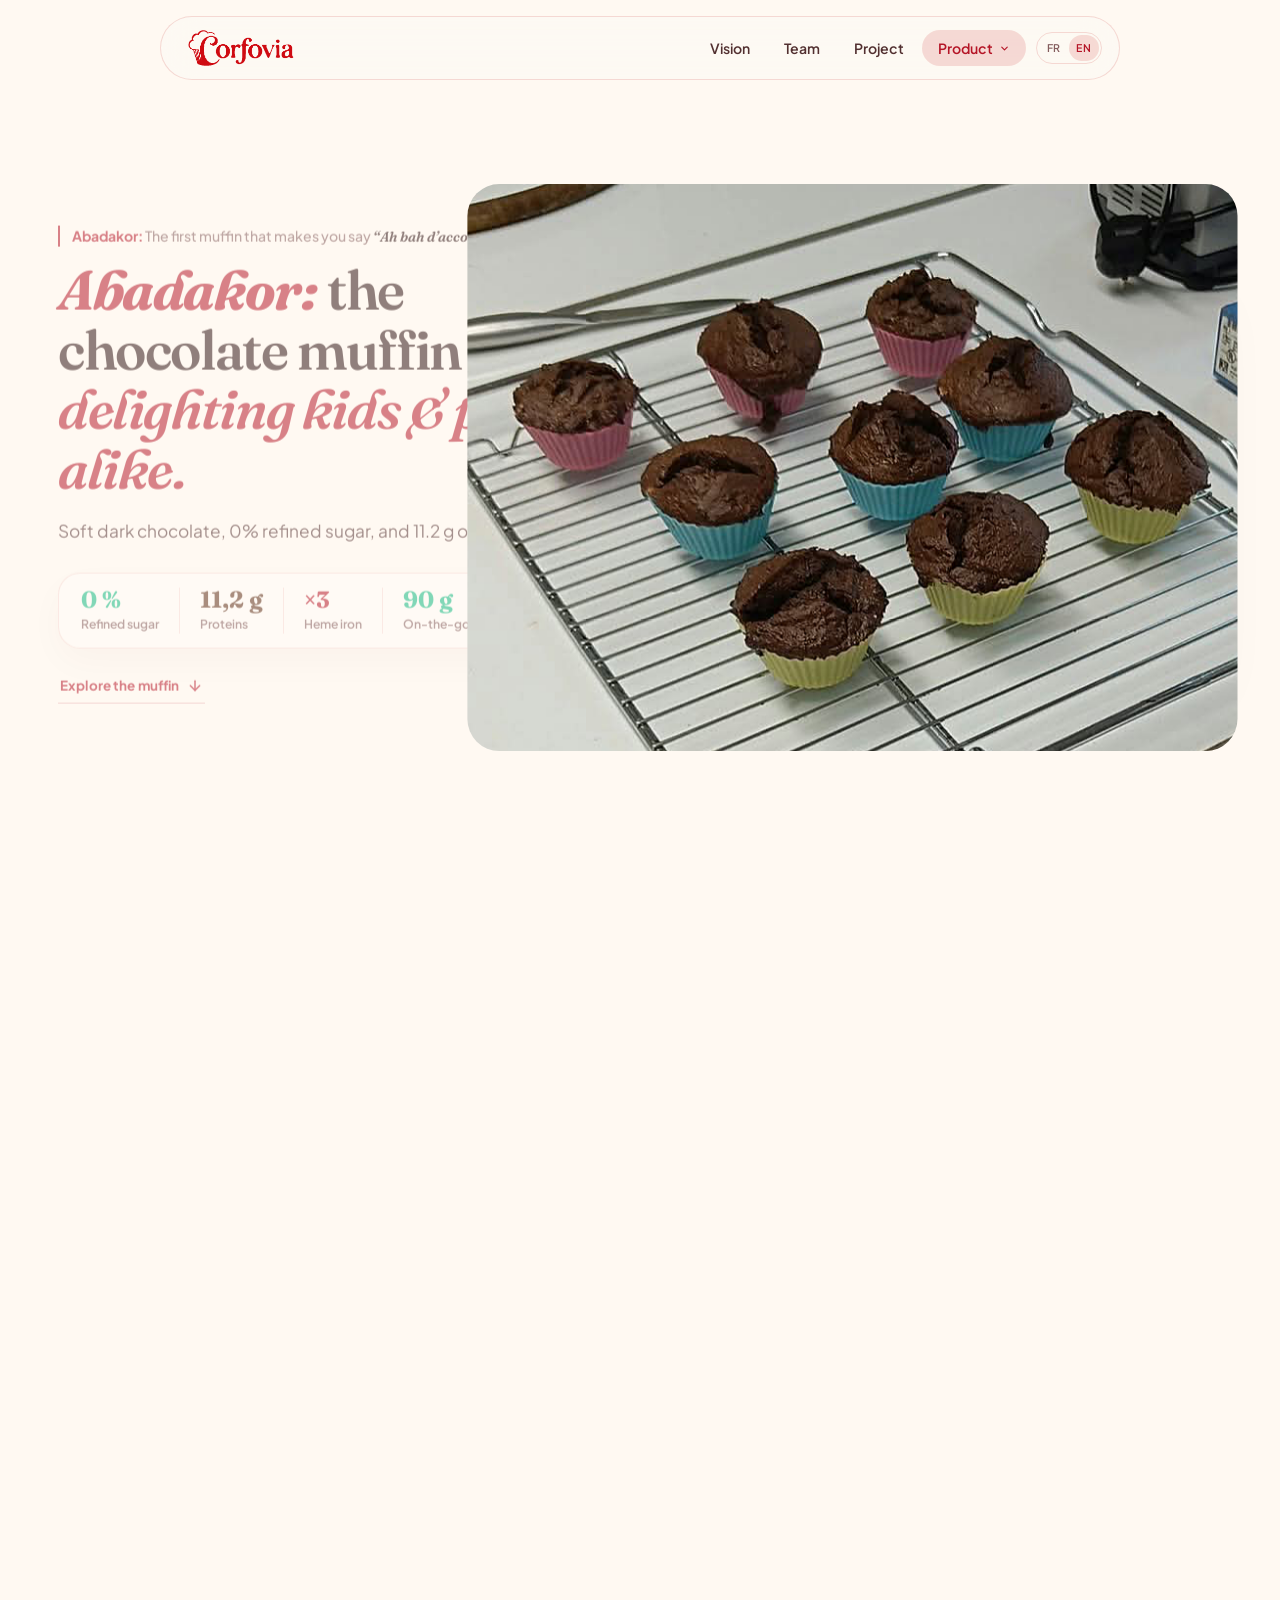
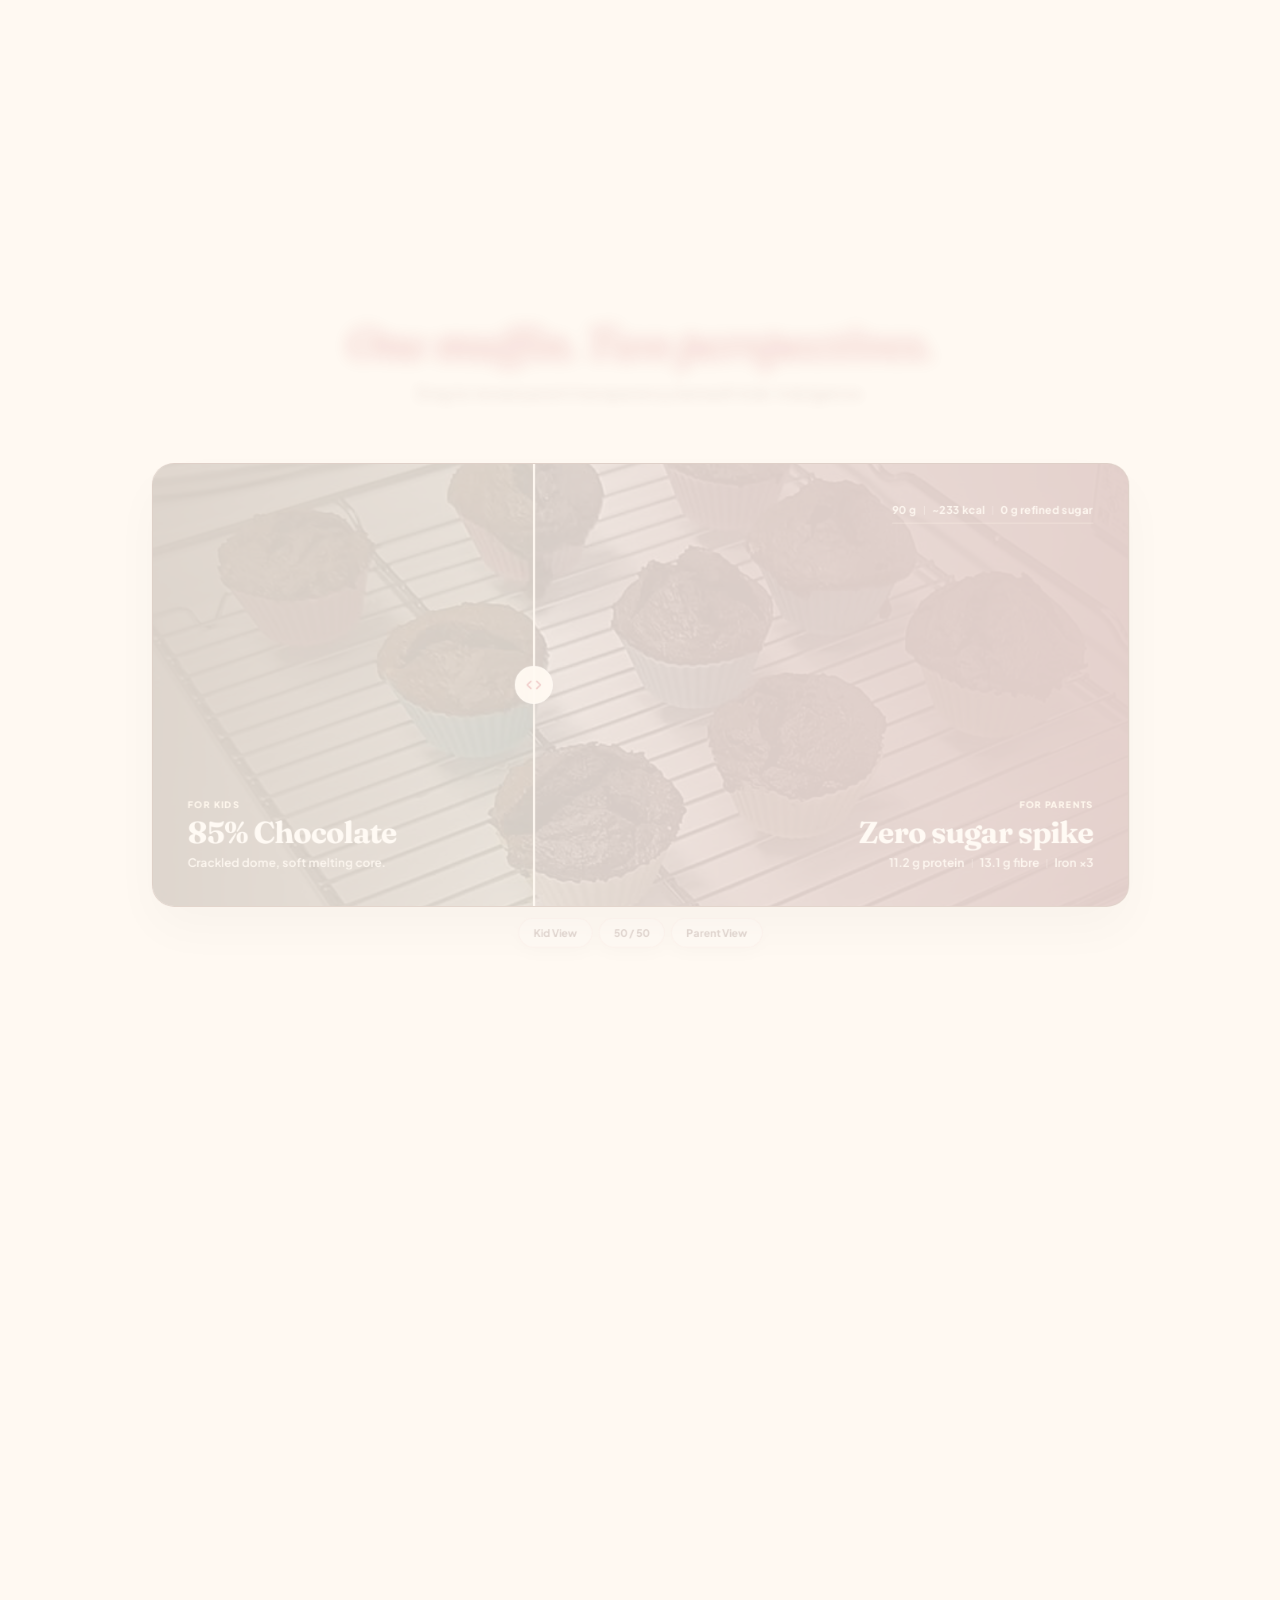
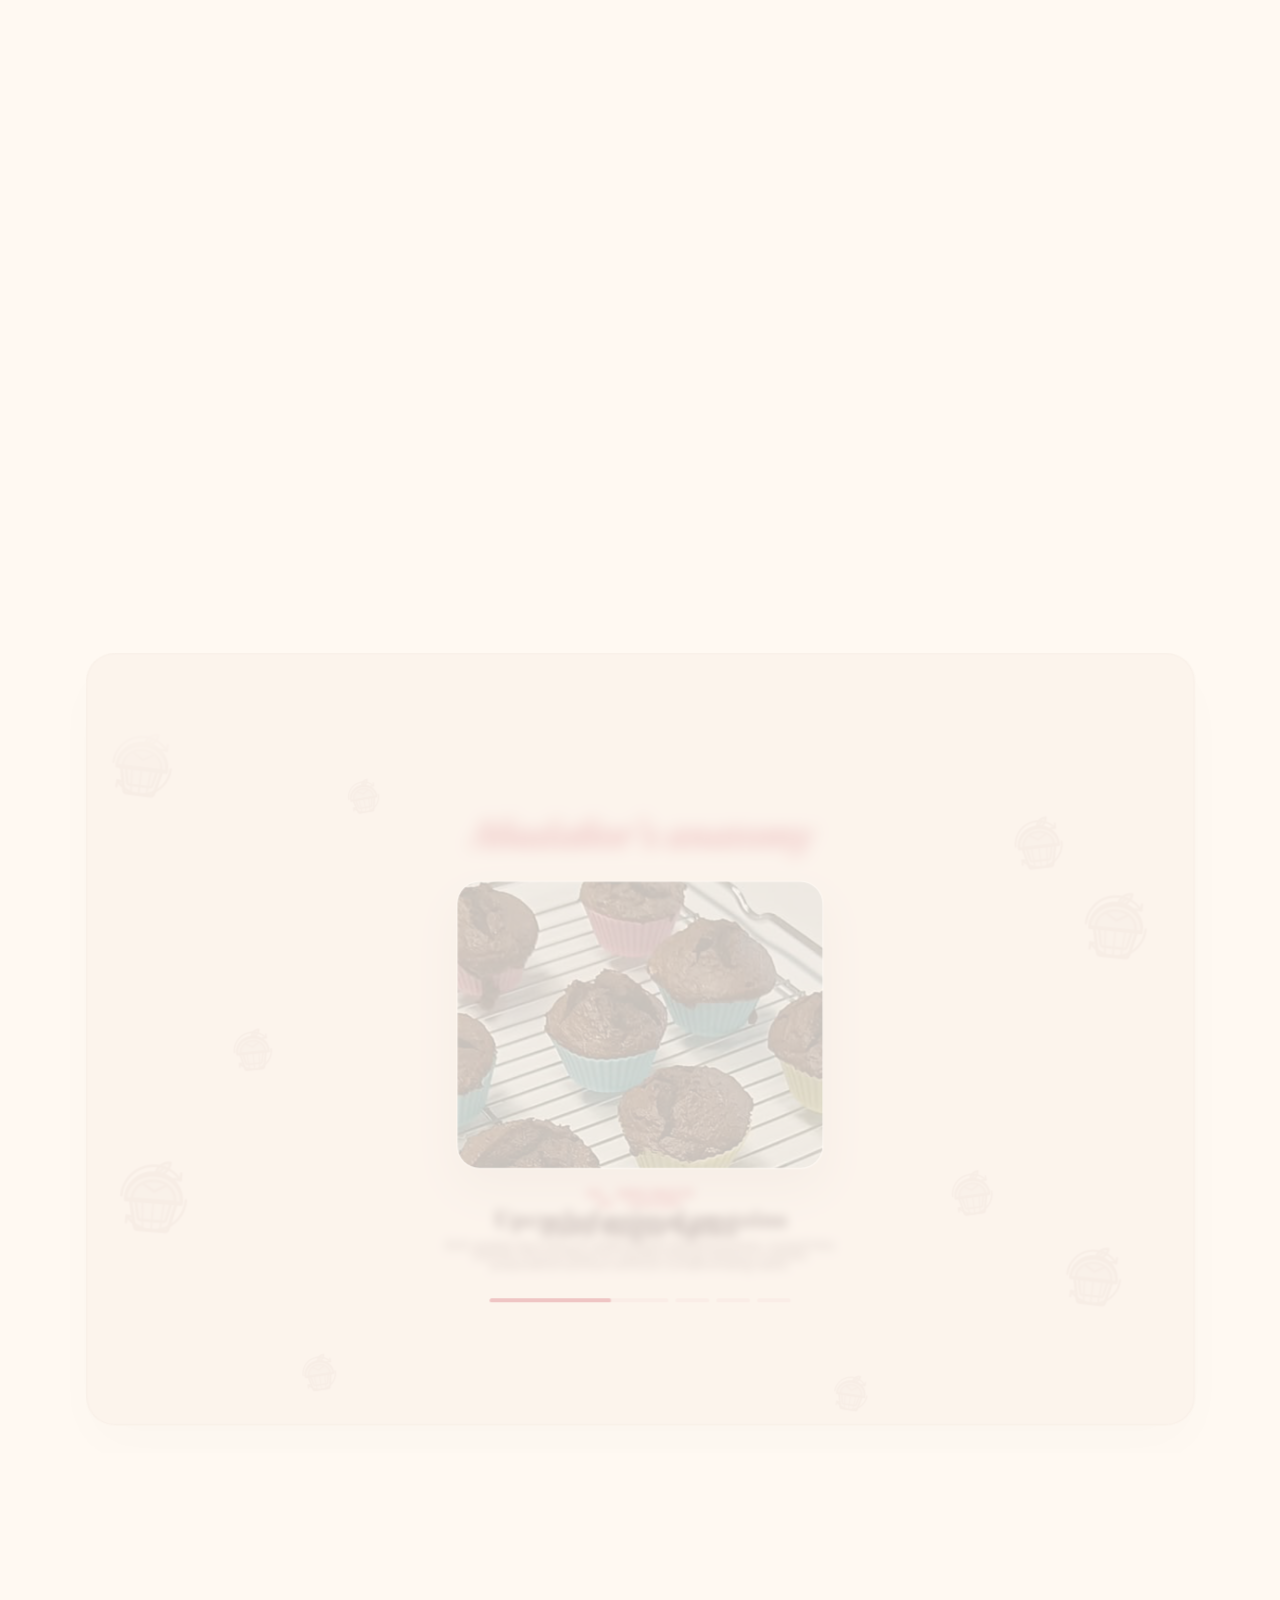
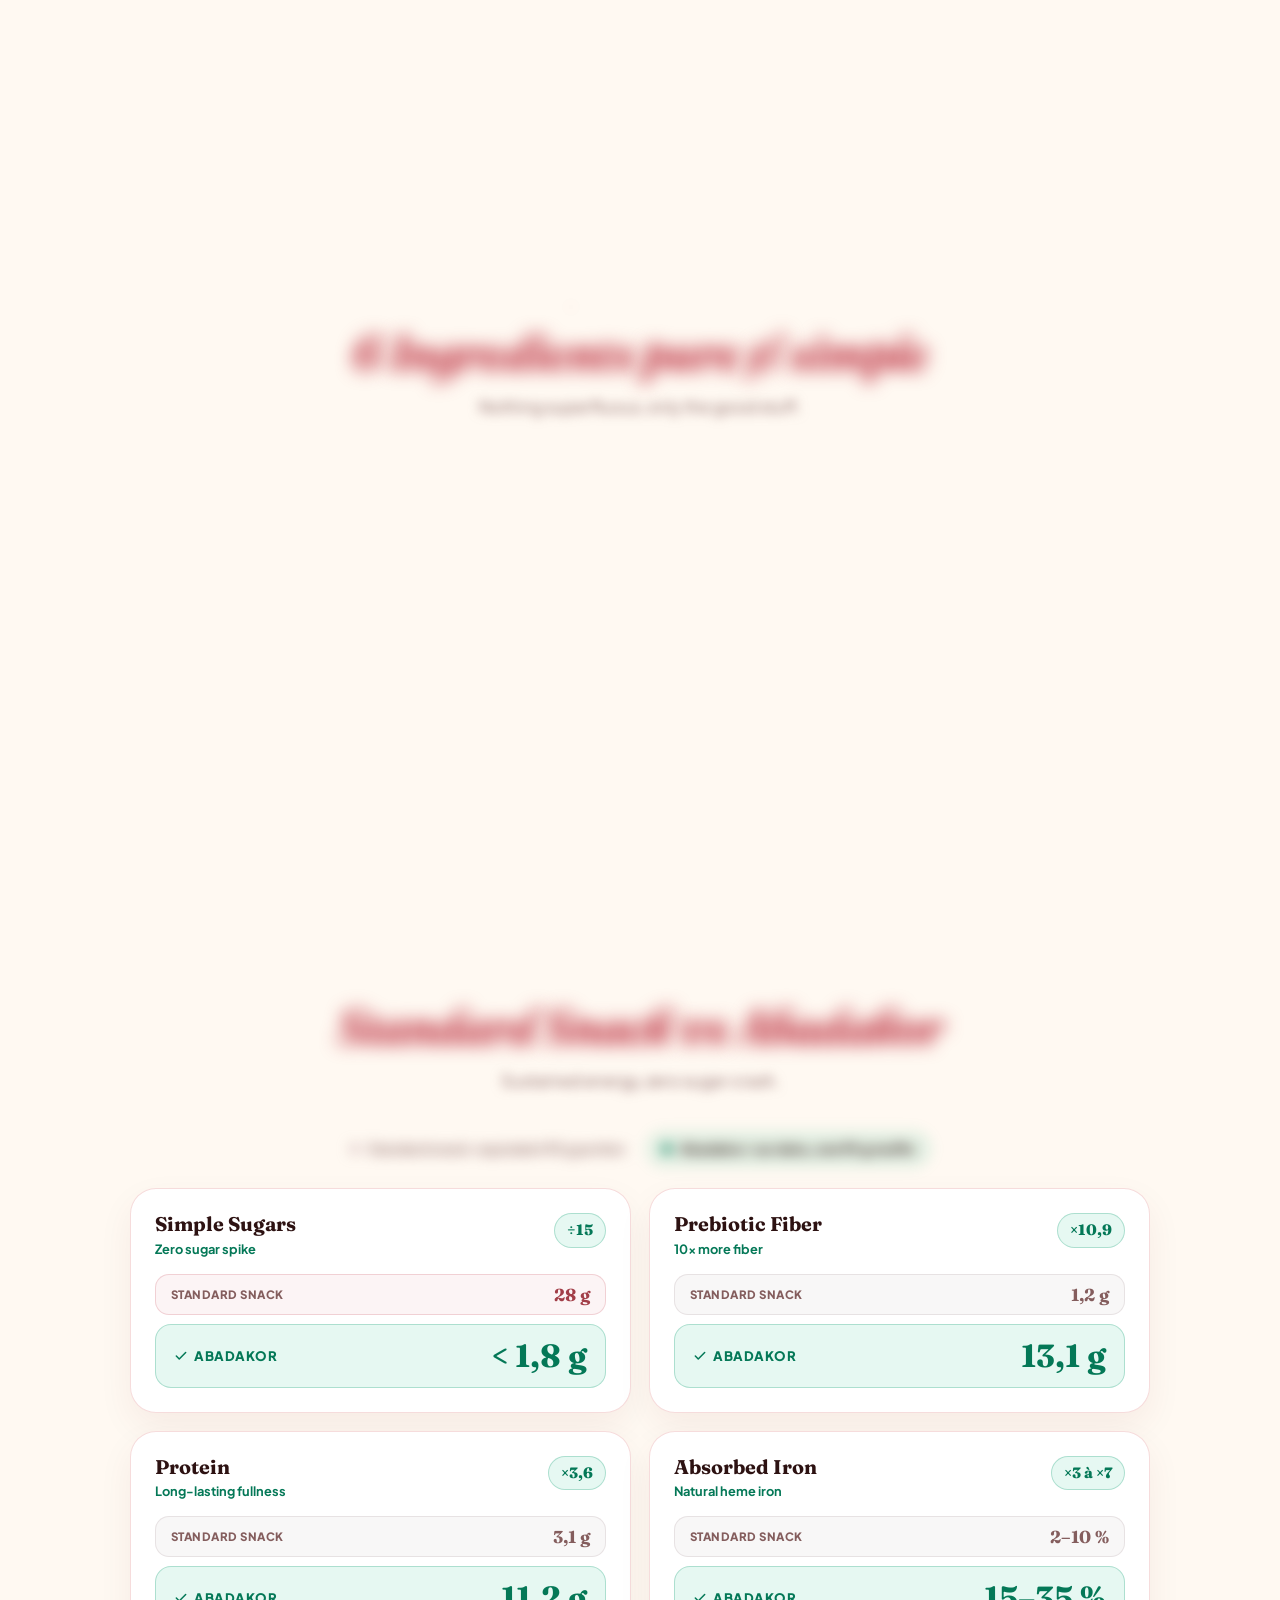
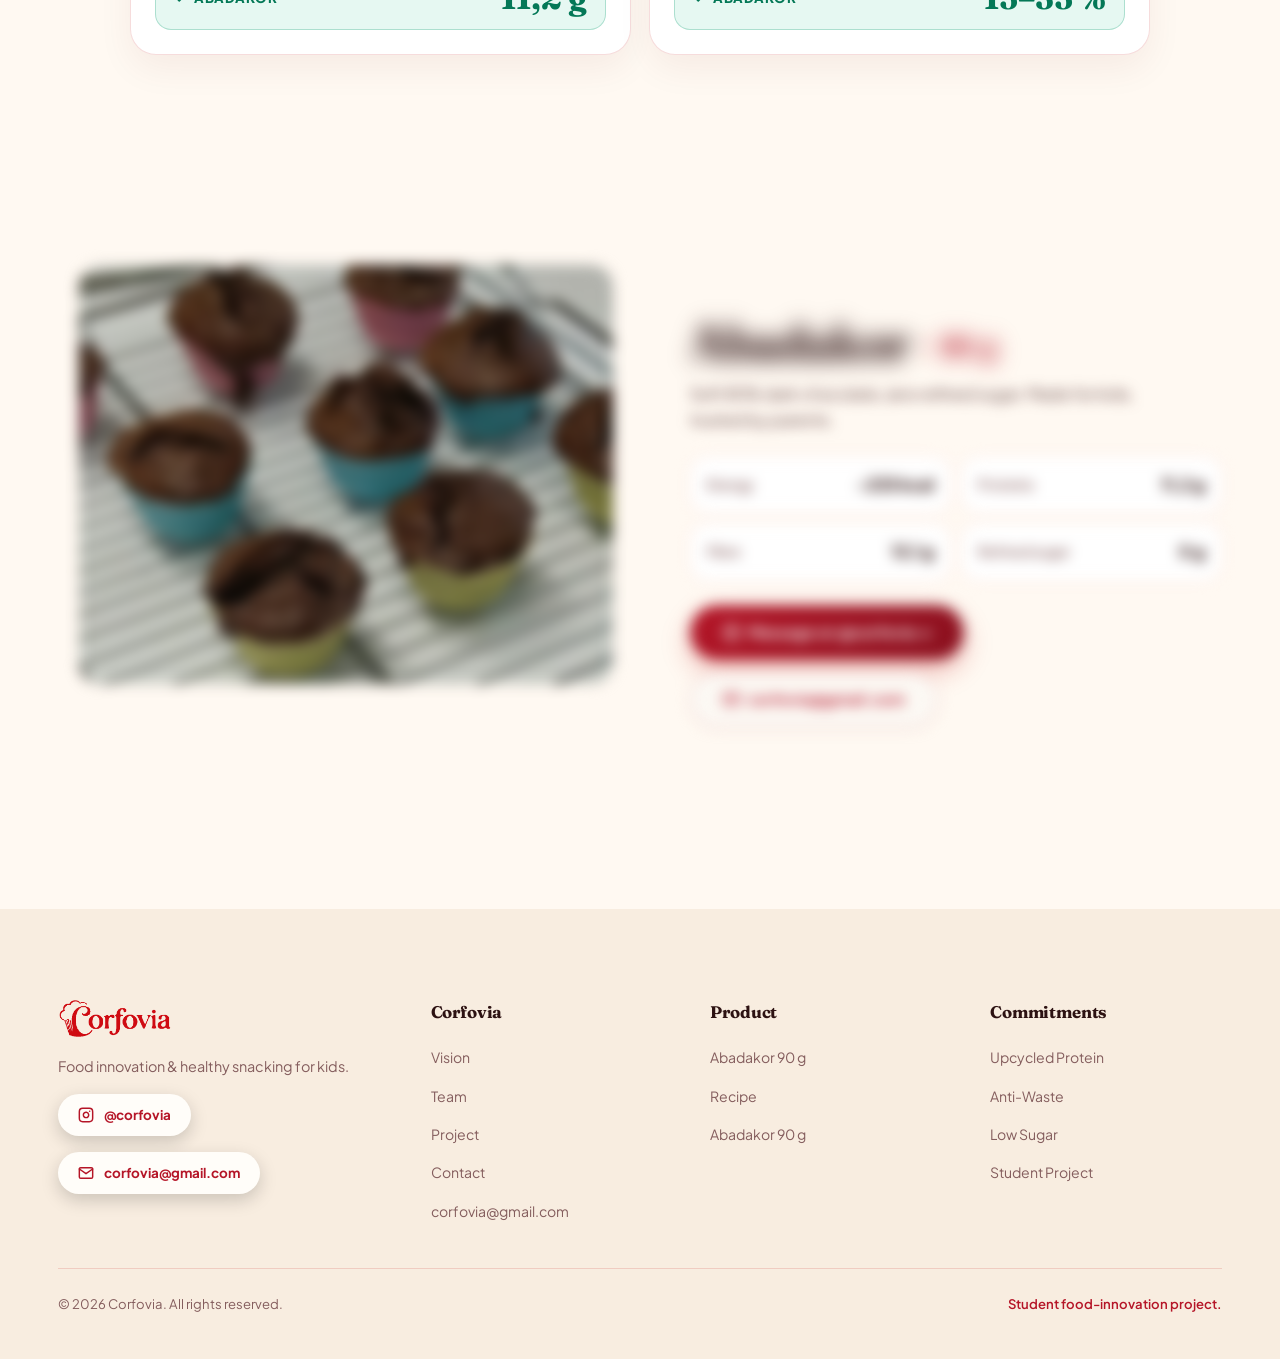
==== products/abadakor/index.html @ 3a1a0f88 "feat: update branding and product details from muffin vitalite to abadakor" ====
<!DOCTYPE html>
<html lang="fr">

<head>
  <meta charset="UTF-8">
  <meta http-equiv="X-UA-Compatible" content="IE=edge">
  <meta name="viewport" content="width=device-width, initial-scale=1.0, maximum-scale=5.0">

  <title>Abadakor — Le Muffin Gourmand & Équilibré (90 g) | Corfovia</title>
  <meta name="description"
    content="Muffin Abadakor par Corfovia (90 g) : chocolat noir 85 %, 0 % sucre raffiné, 11,2 g de protéines riches en fer héminique et 13,1 g de fibres de chicorée.">
  <meta name="author" content="Corfovia">
  <meta name="robots" content="index, follow, max-image-preview:large">
  <link rel="canonical" href="https://corfovia.com/products/abadakor/">

  <meta name="theme-color" content="#fff9f2">
  <meta name="color-scheme" content="light">

  <link rel="preconnect" href="https://fonts.googleapis.com">
  <link rel="preconnect" href="https://fonts.gstatic.com" crossorigin>

  <link rel="stylesheet" href="../../css/style.css">
  <link rel="stylesheet" href="../../css/responsive.css">
  <link rel="stylesheet" href="../../css/product.css">
  <link rel="icon" type="image/png" sizes="32x32" href="/images/favicon-32x32.png?v=2">
  <link rel="icon" type="image/png" sizes="16x16" href="/images/favicon-16x16.png?v=2">
  <link rel="apple-touch-icon" sizes="180x180" href="/images/apple-touch-icon.png?v=2">
  <link rel="shortcut icon" href="/favicon.ico?v=2">
</head>

<body class="product-page-body">

  <!-- FLOATING MORPHING HEADER -->
  <header class="site-nav">
    <div class="nav-inner">
      <a href="/" class="nav-brand" aria-label="Corfovia Accueil">
        <img class="nav-brand-logo" src="/images/logo-horizontal-corfovia.png" alt="Corfovia">
      </a>

      <div class="nav-current-badge">
        <span class="nav-current-dot"></span>
        <span class="nav-current-label">Abadakor</span>
      </div>

      <ul class="nav-links">
        <li><a href="/#vision" class="nav-link" data-i18n="nav.vision">La Vision</a></li>
        <li><a href="/#creation" class="nav-link" data-i18n="nav.innovation">Notre Équipe</a></li>
        <li><a href="/#routine" class="nav-link" data-i18n="nav.science">Le Projet</a></li>

        <li class="nav-dropdown-wrapper">
          <button class="nav-link nav-dropdown-btn active" id="navProductsTrigger" aria-expanded="false"
            aria-haspopup="true">
            <span data-i18n="nav.products">Produit</span>
            <svg class="nav-chevron-icon" width="12" height="12" viewBox="0 0 24 24" fill="none" stroke="currentColor"
              stroke-width="2.5" stroke-linecap="round" stroke-linejoin="round">
              <polyline points="6 9 12 15 18 9"></polyline>
            </svg>
          </button>

          <div class="nav-dropdown-menu" id="navProductsMenu" role="menu" aria-labelledby="navProductsTrigger">
            <div class="nav-dropdown-items">
              <a href="/products/abadakor/" class="nav-dropdown-item active-page" role="menuitem">
                <div class="nav-dropdown-icon-wrap">
                  <img src="/images/logo-horizontal-corfovia.png" alt="Abadakor" class="nav-dropdown-item-thumb">
                </div>
                <div class="nav-dropdown-item-info">
                  <div class="nav-dropdown-item-top">
                    <span class="nav-dropdown-item-title">Abadakor</span>
                    <span class="nav-dropdown-item-badge" data-i18n="nav.badge.abadakor">90 g</span>
                  </div>
                  <p class="nav-dropdown-item-desc" data-i18n="nav.dropdown.desc">Muffin chocolat 90 g, composition et points de vue.</p>
                </div>
                <svg class="nav-dropdown-item-arrow" width="14" height="14" viewBox="0 0 24 24" fill="none"
                  stroke="currentColor" stroke-width="2.5" stroke-linecap="round" stroke-linejoin="round">
                  <polyline points="9 18 15 12 9 6"></polyline>
                </svg>
              </a>
            </div>
          </div>
        </li>

        <li class="lang-switcher-wrapper">
          <div class="lang-switcher" role="group" aria-label="Choix de la langue">
            <button class="lang-switcher-btn active" data-lang="fr" aria-pressed="true">FR</button>
            <button class="lang-switcher-btn" data-lang="en" aria-pressed="false">EN</button>
          </div>
        </li>
      </ul>
    </div>
  </header>

  <div class="site-wrapper product-main-flow">

    <!-- ======================================================================
         ACT 1 : HERO — LA PHOTO S'AGRANDIT JUSQU'AU PLEIN ÉCRAN (STICKY)
         ====================================================================== -->
    <section class="p-hero" id="pHero">
      <div class="p-hero-track" id="pHeroTrack">
        <div class="p-hero-sticky" id="pHeroSticky">
          <div class="container">
            <div class="p-hero-grid">

              <div class="p-hero-copy" id="pHeroCopy">
            <p class="p-hero-tagline" data-i18n-html="product.hero.tagline">
              <span>Abadakor :</span> Le premier muffin qui vous fait dire <em>Ah bah d’accord !</em>
            </p>
            <h1 class="hero-glorious-title">
              <em data-i18n="product.hero.title.1">Abadakor :</em>
              <span data-i18n="product.hero.title.2">le muffin chocolat</span>
              <span class="hero-highlight" data-i18n="product.hero.title.3">qui réconcilie enfants & parents.</span>
            </h1>

            <p class="hero-glorious-p" data-i18n="product.hero.subtitle">
              Moelleux au chocolat noir, 0 % sucre raffiné et 11,2 g de protéines riches en fer.
            </p>

            <div class="p-hero-trust-strip">
              <div class="p-hero-metric is-green">
                <strong>0 %</strong>
                <span data-i18n="product.chip.sugar">Sucre raffiné</span>
              </div>
              <div class="p-hero-metric is-cocoa">
                <strong>11,2 g</strong>
                <span data-i18n="product.chip.protein">Protéines</span>
              </div>
              <div class="p-hero-metric">
                <strong>×3</strong>
                <span data-i18n="product.chip.iron">Fer héminique</span>
              </div>
              <div class="p-hero-metric is-green">
                <strong>90 g</strong>
                <span data-i18n="product.chip.portion">Goûter nomade</span>
              </div>
            </div>

            <a href="#pSplitSection" class="p-hero-scroll-cta">
              <span data-i18n="product.hero.scroll">Explorer le muffin</span>
              <svg width="16" height="16" viewBox="0 0 24 24" fill="none" stroke="currentColor" stroke-width="2.2" stroke-linecap="round" stroke-linejoin="round" aria-hidden="true">
                <line x1="12" y1="5" x2="12" y2="19"></line>
                <polyline points="19 12 12 19 5 12"></polyline>
              </svg>
            </a>
          </div>

              <div class="p-hero-media">
                <div class="p-hero-photo-slot" id="pHeroSlot" aria-hidden="true"></div>
              </div>

            </div>
          </div>

          <!-- Calque photo unique : découpé sur l'emplacement puis agrandi au plein écran -->
          <div class="p-hero-bleed" id="pHeroBleed">
            <img id="pHeroBleedImg" class="p-hero-bleed-img" src="/images/hero-muffins.jpg" width="800" height="707"
              alt="Muffins Abadakor au chocolat noir 85 %" />
          </div>
        </div>
      </div>
    </section>

    <!-- ======================================================================
         ACT 2 : UN MUFFIN. DEUX REGARDS (EXPANSION PLEIN ÉCRAN STICKY AU SCROLL)
         ====================================================================== -->
    <section class="p-split-section" id="pSplitSection">
      <div class="p-split-track" id="pSplitTrack">
        <div class="p-split-sticky">
          <div class="p-split-inner" id="pSplitInner">
            <div class="section-title-wrap p-split-header" data-scroll-reveal>
              <div class="section-scroll-ornament" aria-hidden="true">
                <svg viewBox="0 0 180 28">
                  <path class="scroll-draw-path" d="M 4 18 C 40 2, 74 2, 94 14 S 142 28, 176 8" />
                </svg>
              </div>
              <h2 class="section-serif-title">
                <span data-i18n="product.split.title">Un muffin.</span>
                <span data-i18n="product.split.title.span">Deux regards.</span>
              </h2>
              <p class="section-serif-sub" data-i18n="product.split.sub">Glissez pour révéler la transparence parent sous la gourmandise enfant.</p>
            </div>

            <div class="p-split-expand-wrap" id="pSplitExpand">
              <div class="p-split-stage" id="pSplitStage">
                <!-- Back Layer : Parent Nutritional Lens (pure CSS GPU filter) -->
                <div class="p-split-layer p-split-back">
                  <div class="p-split-photo-crop">
                    <img src="/images/hero-muffins.jpg" alt="Analyse nutritionnelle muffin Abadakor" class="p-split-img is-parent" />
                  </div>
                  <div class="p-split-parent-overlay">
                    <div class="p-split-parent-top">
                      <span class="p-split-spec-line p-sep"><span data-i18n="product.split.parent.spec.a">90 g</span><span data-i18n="product.split.parent.spec.b">~233 kcal</span><span data-i18n="product.split.parent.spec.c">0 g sucre raffiné</span></span>
                    </div>
                    <div class="p-split-copy-box is-right">
                      <span class="p-split-kicker" data-i18n="product.split.parent.label">Pour le parent</span>
                      <h3 data-i18n="product.split.parent.title">Zéro pic de sucre</h3>
                      <div class="p-split-facts">
                        <span class="p-sep"><span data-i18n="product.split.parent.sub.a">11,2 g protéines</span><span data-i18n="product.split.parent.sub.b">13,1 g fibres</span><span data-i18n="product.split.parent.sub.c">Fer ×3</span></span>
                      </div>
                    </div>
                  </div>
                </div>

                <!-- Front Layer : Kid Indulgence (clipped via pure GPU CSS --split) -->
                <div class="p-split-layer p-split-front" id="pSplitFront">
                  <div class="p-split-photo-crop">
                    <img src="/images/hero-muffins.jpg" alt="Gourmandise chocolat noir Abadakor" class="p-split-img is-kid" />
                  </div>
                  <div class="p-split-kid-overlay">
                    <div class="p-split-copy-box is-left">
                      <span class="p-split-kicker" data-i18n="product.split.kid.label">Pour l’enfant</span>
                      <h3 data-i18n="product.split.kid.title">Chocolat 85 %</h3>
                      <div class="p-split-facts">
                        <span data-i18n="product.split.kid.sub">Croûte craquelée, cœur fondant.</span>
                      </div>
                    </div>
                  </div>
                </div>

                <!-- Crisp GPU Blade line -->
                <div class="p-split-blade" id="pSplitBlade" aria-hidden="true"></div>

                <!-- Magnetic Handle -->
                <div class="p-split-handle" id="pSplitHandle" aria-hidden="true">
                  <svg width="18" height="18" viewBox="0 0 24 24" fill="none" stroke="currentColor" stroke-width="2.5" stroke-linecap="round" stroke-linejoin="round">
                    <polyline points="15 18 9 12 15 6"></polyline>
                  </svg>
                  <svg width="18" height="18" viewBox="0 0 24 24" fill="none" stroke="currentColor" stroke-width="2.5" stroke-linecap="round" stroke-linejoin="round" style="margin-left:-6px;">
                    <polyline points="9 18 15 12 9 6"></polyline>
                  </svg>
                </div>
              </div>

              <div class="p-split-controls">
                <button type="button" class="p-split-preset-btn" data-split-target="0.86" data-i18n="product.split.btn.kid">Regard Enfant</button>
                <button type="button" class="p-split-preset-btn is-active" data-split-target="0.50" data-i18n="product.split.btn.mid">50 / 50</button>
                <button type="button" class="p-split-preset-btn" data-split-target="0.14" data-i18n="product.split.btn.parent">Regard Parent</button>
              </div>
            </div>
          </div>
        </div>
      </div>
    </section>

    <!-- ======================================================================
         ACT 3 : ANATOMIE — CARTE COLORÉE ARRONDIE STICKY + MONOGRAMMES MUFFIN ÉDITORIAUX
         ====================================================================== -->
    <section class="p-story-section" id="muffin-story">
      <svg class="p-sprite" width="0" height="0" aria-hidden="true" focusable="false">
          <!-- 01 Dôme : silhouette architecturale de muffin cuit craquelé -->
          <symbol id="mfV0" viewBox="0 0 64 64">
            <path d="M16 34 20.2 52.5a2.4 2.4 0 0 0 2.3 1.9h19a2.4 2.4 0 0 0 2.3-1.9L48 34z" fill="currentColor" fill-opacity="0.12" stroke="currentColor" stroke-width="2" stroke-linejoin="round" />
            <path d="M24.5 34.5 26 54M32 34.5v19.5M39.5 34.5 38 54" fill="none" stroke="currentColor" stroke-width="1.5" stroke-opacity="0.5" stroke-linecap="round" />
            <path d="M12.5 34c-.6-9.5 7-19.5 19.5-19.5S52.1 24.5 51.5 34z" fill="currentColor" fill-opacity="0.22" stroke="currentColor" stroke-width="2" stroke-linejoin="round" />
            <path d="M23.5 22.5 32 27.5l8.5-5" fill="none" stroke="currentColor" stroke-width="1.9" stroke-linecap="round" stroke-linejoin="round" />
          </symbol>
          <!-- 02 Chicorée : silhouette de muffin + feuille botanique minimaliste -->
          <symbol id="mfV1" viewBox="0 0 64 64">
            <path d="M16 35 20.2 53a2.4 2.4 0 0 0 2.3 1.9h19a2.4 2.4 0 0 0 2.3-1.9L48 35z" fill="currentColor" fill-opacity="0.12" stroke="currentColor" stroke-width="2" stroke-linejoin="round" />
            <path d="M24.5 35.5 26 54.5M32 35.5v19M39.5 35.5 38 54.5" fill="none" stroke="currentColor" stroke-width="1.5" stroke-opacity="0.5" stroke-linecap="round" />
            <path d="M12.5 35c-.6-9.2 7-18.8 19.5-18.8S52.1 25.8 51.5 35z" fill="currentColor" fill-opacity="0.2" stroke="currentColor" stroke-width="2" stroke-linejoin="round" />
            <path d="M32 16c.2-5.4 4.2-9.2 9.8-9.2-.4 5.4-4.2 9.2-9.8 9.2z" fill="currentColor" fill-opacity="0.28" stroke="currentColor" stroke-width="1.8" stroke-linejoin="round" />
            <path d="M32 16l6.2-6" fill="none" stroke="currentColor" stroke-width="1.5" stroke-linecap="round" />
          </symbol>
          <!-- 03 Vitalité : silhouette de muffin + maillage nutritionnel géométrique -->
          <symbol id="mfV2" viewBox="0 0 64 64">
            <path d="M16 34 20.2 52.5a2.4 2.4 0 0 0 2.3 1.9h19a2.4 2.4 0 0 0 2.3-1.9L48 34z" fill="currentColor" fill-opacity="0.12" stroke="currentColor" stroke-width="2" stroke-linejoin="round" />
            <path d="M18.2 44h27.6M24.5 34.5 26 54M32 34.5v19.5M39.5 34.5 38 54" fill="none" stroke="currentColor" stroke-width="1.5" stroke-opacity="0.52" stroke-linecap="round" />
            <path d="M12.5 34c-.6-9.5 7-19.5 19.5-19.5S52.1 24.5 51.5 34z" fill="currentColor" fill-opacity="0.2" stroke="currentColor" stroke-width="2" stroke-linejoin="round" />
            <path d="M32 19.5l5 3v5.5l-5 3-5-3v-5.5z" fill="currentColor" fill-opacity="0.24" stroke="currentColor" stroke-width="1.7" stroke-linejoin="round" />
          </symbol>
          <!-- 04 Anti-gaspi : muffin inscrit dans une boucle de valorisation circulaire -->
          <symbol id="mfV3" viewBox="0 0 64 64">
            <path d="M19.5 34 22.2 46.5a2 2 0 0 0 2 1.5h15.6a2 2 0 0 0 2-1.5L44.5 34z" fill="currentColor" fill-opacity="0.12" stroke="currentColor" stroke-width="1.9" stroke-linejoin="round" />
            <path d="M17 34c-.5-7.2 5.4-14 15-14s15.5 6.8 15 14z" fill="currentColor" fill-opacity="0.2" stroke="currentColor" stroke-width="1.9" stroke-linejoin="round" />
            <path d="M9.5 32a22.5 22.5 0 0 1 40.2-13.8M54.5 32a22.5 22.5 0 0 1-40.2 13.8" fill="none" stroke="currentColor" stroke-width="1.8" stroke-linecap="round" />
            <path d="M45.5 17.8l4.2.4.1-4.6M18.5 46.2l-4.2-.4-.1 4.6" fill="none" stroke="currentColor" stroke-width="1.8" stroke-linecap="round" stroke-linejoin="round" />
          </symbol>
        </svg>
      <div class="p-story-track" id="pStoryTrack">
        <div class="p-story-sticky" id="pStorySticky" data-step="0">
          <div class="p-story-panel" id="pStoryPanel">

            <!-- Fonds opaques et chaleureux par chapitre -->
            <div class="p-story-tints" aria-hidden="true">
              <span class="p-story-tint" data-tint="0"></span>
              <span class="p-story-tint" data-tint="1"></span>
              <span class="p-story-tint" data-tint="2"></span>
              <span class="p-story-tint" data-tint="3"></span>
            </div>

            <!-- Monogrammes muffin géométriques : variante selon chapitre, mouvement au scroll -->
            <div class="p-story-bg" id="pStoryBg" aria-hidden="true">
            <span class="p-bg-muffin" style="--x:5%;--y:21%;--s:1.25;--dy:170px;--rot:-22deg;--k:0">
              <svg viewBox="0 0 64 64"><use class="v0" href="#mfV0" /><use class="v1" href="#mfV1" /><use class="v2" href="#mfV2" /><use class="v3" href="#mfV3" /></svg>
            </span>
            <span class="p-bg-muffin" style="--x:15%;--y:47%;--s:0.8;--dy:-120px;--rot:18deg;--k:1">
              <svg viewBox="0 0 64 64"><use class="v0" href="#mfV0" /><use class="v1" href="#mfV1" /><use class="v2" href="#mfV2" /><use class="v3" href="#mfV3" /></svg>
            </span>
            <span class="p-bg-muffin" style="--x:6%;--y:76%;--s:1.4;--dy:140px;--rot:-14deg;--k:2">
              <svg viewBox="0 0 64 64"><use class="v0" href="#mfV0" /><use class="v1" href="#mfV1" /><use class="v2" href="#mfV2" /><use class="v3" href="#mfV3" /></svg>
            </span>
            <span class="p-bg-muffin" style="--x:21%;--y:90%;--s:0.7;--dy:-90px;--rot:26deg;--k:3">
              <svg viewBox="0 0 64 64"><use class="v0" href="#mfV0" /><use class="v1" href="#mfV1" /><use class="v2" href="#mfV2" /><use class="v3" href="#mfV3" /></svg>
            </span>
            <span class="p-bg-muffin" style="--x:86%;--y:19%;--s:1.0;--dy:-150px;--rot:20deg;--k:4">
              <svg viewBox="0 0 64 64"><use class="v0" href="#mfV0" /><use class="v1" href="#mfV1" /><use class="v2" href="#mfV2" /><use class="v3" href="#mfV3" /></svg>
            </span>
            <span class="p-bg-muffin" style="--x:93%;--y:40%;--s:1.3;--dy:120px;--rot:-18deg;--k:5">
              <svg viewBox="0 0 64 64"><use class="v0" href="#mfV0" /><use class="v1" href="#mfV1" /><use class="v2" href="#mfV2" /><use class="v3" href="#mfV3" /></svg>
            </span>
            <span class="p-bg-muffin" style="--x:80%;--y:66%;--s:0.85;--dy:-110px;--rot:24deg;--k:6">
              <svg viewBox="0 0 64 64"><use class="v0" href="#mfV0" /><use class="v1" href="#mfV1" /><use class="v2" href="#mfV2" /><use class="v3" href="#mfV3" /></svg>
            </span>
            <span class="p-bg-muffin" style="--x:91%;--y:87%;--s:1.15;--dy:160px;--rot:-20deg;--k:7">
              <svg viewBox="0 0 64 64"><use class="v0" href="#mfV0" /><use class="v1" href="#mfV1" /><use class="v2" href="#mfV2" /><use class="v3" href="#mfV3" /></svg>
            </span>
            <span class="p-bg-muffin" style="--x:25%;--y:22%;--s:0.65;--dy:90px;--rot:30deg;--k:8">
              <svg viewBox="0 0 64 64"><use class="v0" href="#mfV0" /><use class="v1" href="#mfV1" /><use class="v2" href="#mfV2" /><use class="v3" href="#mfV3" /></svg>
            </span>
            <span class="p-bg-muffin" style="--x:69%;--y:93%;--s:0.7;--dy:-80px;--rot:-26deg;--k:9">
              <svg viewBox="0 0 64 64"><use class="v0" href="#mfV0" /><use class="v1" href="#mfV1" /><use class="v2" href="#mfV2" /><use class="v3" href="#mfV3" /></svg>
            </span>
            </div>

            <div class="p-story-inner">
              <div class="section-title-wrap p-story-head" data-scroll-reveal>
                <h2 class="section-serif-title">
                  <span data-i18n="product.story.title">L’anatomie</span>
                  <span data-i18n="product.story.title.span">d’Abadakor</span>
                </h2>
              </div>

              <div class="p-story-photo-stage">
                <div class="p-story-camera" id="pStoryCamera">
                  <img src="/images/hero-muffins.jpg" alt="Anatomie du muffin Abadakor" class="p-raw-photo" />
                </div>
              </div>

              <div class="p-story-captions" aria-live="polite">
                <div class="p-story-caption is-active" data-step="0">
                  <span class="p-story-kicker"><span class="p-story-num">01</span><span data-i18n="product.step1.badge">Dôme</span></span>
                  <h3 data-i18n="product.step1.title">Chocolat noir 85 %</h3>
                  <p data-i18n="product.step1.desc">Croûte craquelée, vrai chocolat et beurre doux.</p>
                </div>
                <div class="p-story-caption" data-step="1">
                  <span class="p-story-kicker"><span class="p-story-num">02</span><span data-i18n="product.step2.badge">Chicorée</span></span>
                  <h3 data-i18n="product.step2.title">Zéro pic de sucre</h3>
                  <p data-i18n="product.step2.desc">Fibres douces de chicorée pour une énergie stable sans coup de barre.</p>
                </div>
                <div class="p-story-caption" data-step="2">
                  <span class="p-story-kicker"><span class="p-story-num">03</span><span data-i18n="product.step3.badge">Vitalité</span></span>
                  <h3 data-i18n="product.step3.title">11,2 g de protéines &amp; fer</h3>
                  <p data-i18n="product.step3.desc">Protéines animales valorisées, fer héminique (×3 mieux absorbé) et vitamine B12.</p>
                </div>
                <div class="p-story-caption" data-step="3">
                  <span class="p-story-kicker"><span class="p-story-num">04</span><span data-i18n="product.step4.badge">Anti-gaspi</span></span>
                  <h3 data-i18n="product.step4.title">Protéines animales valorisées</h3>
                  <p data-i18n="product.step4.desc">Récupération anti-gaspi de protéines animales non valorisées, transformées en nutrition utile sans compromis sur le goût.</p>
                </div>
              </div>

              <div class="p-story-progress">
                <button type="button" class="p-story-seg is-active" data-step="0" aria-label="01 Dôme"><span class="p-story-seg-fill"></span></button>
                <button type="button" class="p-story-seg" data-step="1" aria-label="02 Chicorée"><span class="p-story-seg-fill"></span></button>
                <button type="button" class="p-story-seg" data-step="2" aria-label="03 Vitalité"><span class="p-story-seg-fill"></span></button>
                <button type="button" class="p-story-seg" data-step="3" aria-label="04 Anti-gaspi"><span class="p-story-seg-fill"></span></button>
              </div>
            </div>
          </div>
        </div>
      </div>
    </section>

    <!-- ======================================================================
         ACT 4 : 6 INGRÉDIENTS (ICÔNES LITTÉRALES TRACÉES AU SCROLL)
         ====================================================================== -->
    <section class="p-ingredients-section" id="ingredients-section">
      <div class="container">
        <div class="section-title-wrap" data-scroll-reveal>
          <div class="section-scroll-ornament" aria-hidden="true">
            <svg viewBox="0 0 180 28">
              <path class="scroll-draw-path" d="M 6 14 C 40 4, 76 24, 102 12 S 146 4, 174 20" />
            </svg>
          </div>
          <h2 class="section-serif-title">
            <span data-i18n="product.ing.title">6 Ingrédients</span>
            <span data-i18n="product.ing.title.span">transparents</span>
          </h2>
          <p class="section-serif-sub" data-i18n="product.ing.sub">Rien de superflu, que du bon.</p>
        </div>

        <div class="p-ing-grid">
          <article class="p-ing-card is-accent" data-scroll-reveal>
            <svg class="p-ing-bg" viewBox="0 0 24 24" fill="none" stroke="currentColor" stroke-width="1.5" stroke-linecap="round" stroke-linejoin="round" aria-hidden="true"><path data-draw-path data-card-idx="0" d="M12 3.5 19.36 7.75v8.5L12 20.5 4.64 16.25v-8.5Z" /><path data-draw-path data-card-idx="0" d="M12 7.5v9M8.1 9.75l7.8 4.5M15.9 9.75l-7.8 4.5" /></svg>
            <span class="p-ing-qty" data-i18n="product.ing1.qty">11,2 g</span>
            <h3 data-i18n="product.ing1.name">Protéines valorisées</h3>
          </article>
          <article class="p-ing-card is-green" data-scroll-reveal>
            <svg class="p-ing-bg" viewBox="0 0 24 24" fill="none" stroke="currentColor" stroke-width="1.5" stroke-linecap="round" stroke-linejoin="round" aria-hidden="true"><path data-draw-path data-card-idx="1" d="M11 20A7 7 0 0 1 9.8 6.1C15.5 5 17 4.48 19 2c1 2 2 4.18 2 8 0 5.5-4.78 10-10 10Z" /><path data-draw-path data-card-idx="1" d="M4 20c0-3 1.85-5.36 5.08-6C11.5 13.52 13 12 14 11" /></svg>
            <span class="p-ing-qty" data-i18n="product.ing2.qty">10 g</span>
            <h3 data-i18n="product.ing2.name">Chicorée prébiotique</h3>
          </article>
          <article class="p-ing-card is-cocoa" data-scroll-reveal>
            <svg class="p-ing-bg" viewBox="0 0 24 24" fill="none" stroke="currentColor" stroke-width="1.5" stroke-linecap="round" stroke-linejoin="round" aria-hidden="true"><path data-draw-path data-card-idx="2" d="M6 4.5a1 1 0 0 1 1-1h7c0 1.4 1 2.3 2.2 2.3 0 1.2 1 2.2 2.3 2.2V19.5a1 1 0 0 1-1 1H7a1 1 0 0 1-1-1Z" /><path data-draw-path data-card-idx="2" d="M6 10h12.5M6 15h12.5M12.2 3.5v17" /></svg>
            <span class="p-ing-qty" data-i18n="product.ing3.qty">85 %</span>
            <h3 data-i18n="product.ing3.name">Chocolat noir</h3>
          </article>
          <article class="p-ing-card is-honey" data-scroll-reveal>
            <svg class="p-ing-bg" viewBox="0 0 24 24" fill="none" stroke="currentColor" stroke-width="1.5" stroke-linecap="round" stroke-linejoin="round" aria-hidden="true"><path data-draw-path data-card-idx="3" d="M3.5 20.5 16 8" /><path data-draw-path data-card-idx="3" d="M4.5 12.8 6 11.3l1.4 1.4a3.2 3.2 0 0 1 0 4.5L6 18.6l-1.4-1.4a3.2 3.2 0 0 1-.1-4.4Z" /><path data-draw-path data-card-idx="3" d="M8.5 8.8 10 7.3l1.4 1.4a3.2 3.2 0 0 1 0 4.5L10 14.6l-1.4-1.4a3.2 3.2 0 0 1-.1-4.4Z" /><path data-draw-path data-card-idx="3" d="M12.5 4.8 14 3.3l1.4 1.4a3.2 3.2 0 0 1 0 4.5L14 10.6l-1.4-1.4a3.2 3.2 0 0 1-.1-4.4Z" /><path data-draw-path data-card-idx="3" d="M19.5 3h1.5v1.5a3.5 3.5 0 0 1-3.5 3.5H16V6.5A3.5 3.5 0 0 1 19.5 3Z" /><path data-draw-path data-card-idx="3" d="M11.6 16.5 13 17.9l-1.4 1.4a3.2 3.2 0 0 1-4.5 0l-1.4-1.4 1.4-1.4a3.2 3.2 0 0 1 4.5 0Z" /><path data-draw-path data-card-idx="3" d="M15.6 12.5 17 13.9l-1.4 1.4a3.2 3.2 0 0 1-4.5 0l-1.4-1.4 1.4-1.4a3.2 3.2 0 0 1 4.5 0Z" /><path data-draw-path data-card-idx="3" d="M19.6 8.5 21 9.9l-1.4 1.4a3.2 3.2 0 0 1-4.5 0l-1.4-1.4 1.4-1.4a3.2 3.2 0 0 1 4.5 0Z" /></svg>
            <span class="p-ing-qty" data-i18n="product.ing4.qty">Base</span>
            <h3 data-i18n="product.ing4.name">Farine &amp; Levure</h3>
          </article>
          <article class="p-ing-card is-accent" data-scroll-reveal>
            <svg class="p-ing-bg" viewBox="0 0 24 24" fill="none" stroke="currentColor" stroke-width="1.5" stroke-linecap="round" stroke-linejoin="round" aria-hidden="true"><path data-draw-path data-card-idx="4" d="M8.5 3h7" /><path data-draw-path data-card-idx="4" d="M9.5 3v2.5a3.6 3.6 0 0 1-.6 2l-.6.9a3.6 3.6 0 0 0-.6 2V19a2 2 0 0 0 2 2h4.6a2 2 0 0 0 2-2v-8.6a3.6 3.6 0 0 0-.6-2l-.6-.9a3.6 3.6 0 0 1-.6-2V3" /><path data-draw-path data-card-idx="4" d="M7.7 14.5a5.8 5.8 0 0 1 4.3 0 5.8 5.8 0 0 0 4.3 0" /></svg>
            <span class="p-ing-qty" data-i18n="product.ing5.qty">Fondant</span>
            <h3 data-i18n="product.ing5.name">Beurre doux &amp; Lait</h3>
          </article>
          <article class="p-ing-card is-honey" data-scroll-reveal>
            <svg class="p-ing-bg" viewBox="0 0 24 24" fill="none" stroke="currentColor" stroke-width="1.5" stroke-linecap="round" stroke-linejoin="round" aria-hidden="true"><path data-draw-path data-card-idx="5" d="M12 21c5.6-.05 7.1-5 6.8-9-.3-3.9-3.6-9-6.8-9-3.2.04-6.4 5.1-6.8 9-.3 4 1.2 8.95 6.8 9z" /></svg>
            <span class="p-ing-qty" data-i18n="product.ing6.qty">Liant</span>
            <h3 data-i18n="product.ing6.name">Œufs &amp; Sel</h3>
          </article>
        </div>
      </div>
    </section>

    <!-- ======================================================================
         ACT 5 : COMPARATIF NUTRITIONNEL DIRECT (LIGNES SIMPLES, CODE COULEUR & TAILLE)
         ====================================================================== -->
    <section class="p-duel-section" id="parents-comparison">
      <div class="container">
        <div class="section-title-wrap" data-scroll-reveal>
          <div class="section-scroll-ornament" aria-hidden="true">
            <svg viewBox="0 0 180 28">
              <path class="scroll-draw-path" d="M 6 18 C 36 2, 72 26, 94 14 S 142 4, 174 16" />
            </svg>
          </div>
          <h2 class="section-serif-title">
            <span data-i18n="product.duel.title">Goûter Classique vs</span>
            <span data-i18n="product.duel.title.span">Abadakor</span>
          </h2>
          <p class="section-serif-sub" data-i18n="product.duel.sub">L’énergie du goûter, sans le coup de barre.</p>
        </div>

        <div class="p-duel-key" data-scroll-reveal>
          <span class="p-duel-key-item is-classic"><i></i><span data-i18n="product.duel.key.classic">Goûter classique : portion équivalente de 90 g</span></span>
          <span class="p-duel-key-item is-ours"><i></i><span data-i18n="product.duel.key.ours">Abadakor : nos données, 1 muffin de 90 g</span></span>
        </div>

        <div class="p-duel-shell">
          <article class="p-duel-card is-good-green">
            <header class="p-duel-head">
              <div>
                <h3 data-i18n="product.duel.m1.title">Sucres Simples</h3>
                <span class="p-duel-benefit" data-i18n="product.duel.m1.benefit">Zéro pic de sucre</span>
              </div>
              <span class="p-duel-ratio">÷15</span>
            </header>
            <div class="p-duel-rows">
              <div class="p-duel-row is-classic is-high-sugar">
                <span class="p-duel-who" data-i18n="product.duel.classic">Goûter classique</span>
                <span class="p-duel-val">28 g</span>
              </div>
              <div class="p-duel-row is-ours">
                <span class="p-duel-who"><svg class="p-duel-ours-icon" viewBox="0 0 24 24" aria-hidden="true"><path d="M20 6 9 17l-5-5" /></svg><span data-i18n="product.duel.ours">Abadakor</span></span>
                <span class="p-duel-val">&lt; 1,8 g</span>
              </div>
            </div>
          </article>

          <article class="p-duel-card is-good-green">
            <header class="p-duel-head">
              <div>
                <h3 data-i18n="product.duel.m2.title">Fibres Douces</h3>
                <span class="p-duel-benefit" data-i18n="product.duel.m2.benefit">10× plus de fibres</span>
              </div>
              <span class="p-duel-ratio">×10,9</span>
            </header>
            <div class="p-duel-rows">
              <div class="p-duel-row is-classic">
                <span class="p-duel-who" data-i18n="product.duel.classic">Goûter classique</span>
                <span class="p-duel-val">1,2 g</span>
              </div>
              <div class="p-duel-row is-ours">
                <span class="p-duel-who"><svg class="p-duel-ours-icon" viewBox="0 0 24 24" aria-hidden="true"><path d="M20 6 9 17l-5-5" /></svg><span data-i18n="product.duel.ours">Abadakor</span></span>
                <span class="p-duel-val">13,1 g</span>
              </div>
            </div>
          </article>

          <article class="p-duel-card is-good-green">
            <header class="p-duel-head">
              <div>
                <h3 data-i18n="product.duel.m3.title">Protéines</h3>
                <span class="p-duel-benefit" data-i18n="product.duel.m3.benefit">Satiété durable</span>
              </div>
              <span class="p-duel-ratio">×3,6</span>
            </header>
            <div class="p-duel-rows">
              <div class="p-duel-row is-classic">
                <span class="p-duel-who" data-i18n="product.duel.classic">Goûter classique</span>
                <span class="p-duel-val">3,1 g</span>
              </div>
              <div class="p-duel-row is-ours">
                <span class="p-duel-who"><svg class="p-duel-ours-icon" viewBox="0 0 24 24" aria-hidden="true"><path d="M20 6 9 17l-5-5" /></svg><span data-i18n="product.duel.ours">Abadakor</span></span>
                <span class="p-duel-val">11,2 g</span>
              </div>
            </div>
          </article>

          <article class="p-duel-card is-good-green">
            <header class="p-duel-head">
              <div>
                <h3 data-i18n="product.duel.m4.title">Fer Assimilé</h3>
                <span class="p-duel-benefit" data-i18n="product.duel.m4.benefit">Fer héminique naturel</span>
              </div>
              <span class="p-duel-ratio">×3 à ×7</span>
            </header>
            <div class="p-duel-rows">
              <div class="p-duel-row is-classic">
                <span class="p-duel-who" data-i18n="product.duel.classic">Goûter classique</span>
                <span class="p-duel-val">2–10 %</span>
              </div>
              <div class="p-duel-row is-ours">
                <span class="p-duel-who"><svg class="p-duel-ours-icon" viewBox="0 0 24 24" aria-hidden="true"><path d="M20 6 9 17l-5-5" /></svg><span data-i18n="product.duel.ours">Abadakor</span></span>
                <span class="p-duel-val">15–35 %</span>
              </div>
            </div>
          </article>
        </div>
      </div>
    </section>

    <!-- ======================================================================
         ACT 6 : GALERIE VUES & FICHE EXPRESS 90 G
         ====================================================================== -->
    <section class="p-showcase-section" id="recette-details">
      <div class="container">
        <div class="p-showcase-grid">

          <div class="p-gallery-stage" data-scroll-reveal>
            <div class="p-gallery-frame" id="pGalleryFrame">
              <div class="p-photo-plane p-gallery-camera" id="pGalleryCamera">
                <img id="pGalleryImg" src="/images/hero-muffins.jpg" alt="Vues du muffin Abadakor" class="p-raw-photo" />
              </div>
            </div>

            <div class="p-gallery-tabs">
              <div class="p-gallery-glider" id="pGalleryGlider" aria-hidden="true"></div>
              <button type="button" class="p-angle-btn is-active" data-view="face" data-img-src="/images/hero-muffins.jpg" data-i18n="product.pill.face">Plateau</button>
              <button type="button" class="p-angle-btn" data-view="dessus" data-img-src="/images/hero-muffins.jpg" data-i18n="product.pill.dessus">Croûte 85 %</button>
              <button type="button" class="p-angle-btn" data-view="coupe" data-img-src="/images/hero-muffins.jpg" data-i18n="product.pill.coupe">Craquelé</button>
              <button type="button" class="p-angle-btn" data-view="profil" data-img-src="/images/hero-muffins.jpg" data-i18n="product.pill.profil">Portion 90 g</button>
            </div>

            <p class="p-angle-caption" id="pAngleCaption" data-i18n="product.view.face.sub">
              Fournée artisanale de muffins Abadakor 90 g.
            </p>
          </div>

          <div class="p-express-info" data-scroll-reveal>
            <h2>Abadakor<span class="p-express-weight">90 g</span></h2>
            <p class="p-express-lead" data-i18n="product.desc.short">
              Moelleux chocolat noir 85 %, sans sucre raffiné. Pensé pour les enfants, validé pour les parents.
            </p>

            <div class="p-macro-list">
              <div class="p-macro-item"><span data-i18n="product.macro.energy">Énergie</span><strong>~233 kcal</strong></div>
              <div class="p-macro-item"><span data-i18n="product.macro.protein">Protéines</span><strong>11,2 g</strong></div>
              <div class="p-macro-item"><span data-i18n="product.macro.fiber">Fibres</span><strong>13,1 g</strong></div>
              <div class="p-macro-item"><span data-i18n="product.macro.sugar">Sucre raffiné</span><strong>0 g</strong></div>
            </div>

            <div class="p-cta-row">
              <a href="https://www.instagram.com/corfovia" target="_blank" rel="noopener" class="btn-clay btn-clay-primary">
                <svg width="17" height="17" viewBox="0 0 24 24" fill="none" stroke="currentColor" stroke-width="2.2" stroke-linecap="round" stroke-linejoin="round">
                  <rect x="2" y="2" width="20" height="20" rx="5" ry="5"></rect>
                  <path d="M16 11.37A4 4 0 1 1 12.63 8 4 4 0 0 1 16 11.37z"></path>
                  <line x1="17.5" y1="6.5" x2="17.51" y2="6.5"></line>
                </svg>
                <span data-i18n="product.btn.contact">Écrire sur @corfovia →</span>
              </a>
              <a href="mailto:corfovia@gmail.com" class="btn-clay btn-clay-secondary" style="display: inline-flex; align-items: center; gap: 8px;">
                <svg width="17" height="17" viewBox="0 0 24 24" fill="none" stroke="currentColor" stroke-width="2.2" stroke-linecap="round" stroke-linejoin="round">
                  <path d="M4 4h16c1.1 0 2 .9 2 2v12c0 1.1-.9 2-2 2H4c-1.1 0-2-.9-2-2V6c0-1.1.9-2 2-2z"></path>
                  <polyline points="22,6 12,13 2,6"></polyline>
                </svg>
                <span>corfovia@gmail.com</span>
              </a>
            </div>
          </div>

        </div>
      </div>
    </section>

    <!-- FOOTER RAFFINÉ -->
    <footer class="footer-glorious">
      <div class="container">
        <div class="footer-glorious-grid">
          <div class="footer-brand-col">
            <a href="/" class="nav-brand" aria-label="Corfovia Accueil">
              <img class="nav-brand-logo" src="/images/logo-horizontal-corfovia.png" alt="Corfovia" style="height: 40px;">
            </a>
            <p class="footer-brand-baseline">
              <span data-i18n="footer.baseline">Innovation alimentaire & goûter sain pour enfants.</span>
            </p>
            <a href="https://www.instagram.com/corfovia" target="_blank" rel="noopener" class="btn-clay-instagram" style="padding: 10px 20px; font-size: 0.84rem;">
              <svg width="16" height="16" viewBox="0 0 24 24" fill="none" stroke="currentColor" stroke-width="2.2" stroke-linecap="round" stroke-linejoin="round">
                <rect x="2" y="2" width="20" height="20" rx="5" ry="5"></rect>
                <path d="M16 11.37A4 4 0 1 1 12.63 8 4 4 0 0 1 16 11.37z"></path>
                <line x1="17.5" y1="6.5" x2="17.51" y2="6.5"></line>
              </svg>
              <span>@corfovia</span>
            </a>
            <a href="mailto:corfovia@gmail.com" target="_blank" rel="noopener" class="btn-clay-instagram" style="padding: 10px 20px; font-size: 0.84rem;">
              <svg width="16" height="16" viewBox="0 0 24 24" fill="none" stroke="currentColor" stroke-width="2.2" stroke-linecap="round" stroke-linejoin="round">
                <path d="M4 4h16c1.1 0 2 .9 2 2v12c0 1.1-.9 2-2 2H4c-1.1 0-2-.9-2-2V6c0-1.1.9-2 2-2z"></path>
                <polyline points="22,6 12,13 2,6"></polyline>
              </svg>
              <span>corfovia@gmail.com</span>
            </a>
          </div>

          <div class="footer-col">
            <h5 data-i18n="footer.col1.title">Maison Corfovia</h5>
            <ul>
              <li><a href="/#vision" data-i18n="nav.vision">La Vision</a></li>
              <li><a href="/#creation" data-i18n="nav.innovation">Notre Équipe</a></li>
              <li><a href="/#routine" data-i18n="nav.science">Le Projet</a></li>
              <li><a href="/#communaute" data-i18n="footer.link.contact">Nous Contacter</a></li>
              <li><a href="mailto:corfovia@gmail.com">corfovia@gmail.com</a></li>
            </ul>
          </div>

          <div class="footer-col">
            <h5 data-i18n="footer.col2.title">Produit</h5>
            <ul>
              <li><a href="/products/abadakor/" data-i18n="footer.link.abadakor">Le Muffin Abadakor</a></li>
              <li><a href="#recette-details" data-i18n="footer.link.recipe">Composition & Recette</a></li>
              <li><a href="#parents-comparison" data-i18n="product.duel.abadakor">Abadakor 90 g</a></li>
            </ul>
          </div>

          <div class="footer-col">
            <h5 data-i18n="footer.col3.title">Engagements</h5>
            <ul>
              <li><span data-i18n="footer.exigence1">Protéines Animales Valorisées</span></li>
              <li><span data-i18n="footer.exigence2">Démarche Anti-Gaspillage</span></li>
              <li><span data-i18n="footer.exigence3">Savoir-Faire Pâtissier</span></li>
              <li><span data-i18n="footer.exigence4">Projet Étudiant</span></li>
            </ul>
          </div>
        </div>

        <div class="footer-bottom-bar">
          <div class="footer-bottom-copy" data-i18n="footer.copy">
            © 2026 Corfovia. Tous droits réservés. Projet d'innovation alimentaire & anti-gaspillage.
          </div>
          <div class="footer-bottom-mention" data-i18n="footer.mention">
            Projet étudiant d’innovation alimentaire.
          </div>
        </div>
      </div>
    </footer>

  </div>

  <script src="../../js/i18n.js"></script>
  <script src="../../js/main.js"></script>
  <script src="../../js/product.js"></script>
</body>

</html>
---- css/style.css ----
/* ==========================================================================
   CORFOVIA — APPLE DESIGN SYSTEM & FLUID MOTION
   Palette homogène Crème Amande, Bordeaux Noble & Cacao Profond
   Animations liées au scroll (SVG path drawing, parallaxe fluide 60/120fps)
   ========================================================================== */

@import url('https://fonts.googleapis.com/css2?family=Fraunces:ital,opsz,wght@0,9..144,400..800;1,9..144,400..800&family=Playfair+Display:ital,wght@0,400;0,500;0,600;0,700;0,800;1,400;1,600;1,700&family=Plus+Jakarta+Sans:wght@300;400;500;600;700;800&family=Quicksand:wght@500;600;700&display=swap');

:root {
  /* Palette Principale Homogène — Bordeaux & Cacao */
  /*--accent-deep: #380714;
  --accent-dark: #540c1f;
  --accent: #7a142e;
  --accent-vivid: #8e1937;
  --accent-light: #a62445;
  --accent-muted: #9e7b84;*/

  --accent-deep: #650c16;
  --accent-dark: #89101e;
  --accent: #B51527;
  --accent-vivid: #c3293b;
  --accent-light: #da5363;
  --accent-muted: #b29094;

  /* Couleurs Secondaires Ludiques & Famille (Miel, Cacao, Chicorée, Lait) */
  --honey-gold: #f59e0b;
  --honey-soft: rgba(245, 158, 11, 0.14);
  --honey-border: rgba(245, 158, 11, 0.34);
  --chicory-green: #10b981;
  --chicory-soft: rgba(16, 185, 129, 0.13);
  --chicory-border: rgba(16, 185, 129, 0.3);
  --cocoa-warm: #5c2c16;
  --cocoa-rich: #3d1c0a;
  --berry-blush: #fde2e2;
  --peach-cream: #fff0db;

  /* Transparences & Bordures Harmonisées */
  --accent-soft: rgba(196, 24, 24, 0.08);
  --accent-soft-hover: rgba(196, 24, 24, 0.14);
  --accent-border: rgba(196, 24, 24, 0.15);
  --accent-border-strong: rgba(196, 24, 24, 0.28);
  --accent-glow: rgba(213, 39, 39, 0.24);

  /* Fonds & Surfaces (Crème Vanille & Biscuit Chaud pour Parents/Enfants) */
  --bg-cream: #fff9f2;
  --bg-cream-tint: #f8ede0;
  --bg-surface: #ffffff;
  --bg-surface-warm: #fffdf9;
  --bg-velvet: #4a0a0a;

  /* Matériaux Translucides (Glassmorphism) */
  --glass-bg: rgba(255, 252, 247, 0.84);
  --glass-blur: blur(24px) saturate(185%);
  --glass-border: rgba(255, 255, 255, 0.94);

  /* Ombres & Élévation Douces (Biscuit / Clay) */
  --clay-card-shadow: 0 14px 36px rgba(106, 13, 13, 0.06);
  --clay-card-hover: 0 20px 44px rgba(196, 24, 24, 0.11);
  --clay-btn-primary: 0 10px 24px rgba(196, 24, 24, 0.32);
  --clay-btn-primary-hover: 0 14px 30px rgba(213, 39, 39, 0.42);

  /* Typographie Douce, Gourmande & Chaleureuse */
  --font-serif: 'Fraunces', 'Playfair Display', Georgia, serif;
  --font-sans: 'Plus Jakarta Sans', 'Quicksand', -apple-system, BlinkMacSystemFont, 'SF Pro Display', sans-serif;

  /* Couleurs de Texte (Nuances Cacao Chaud) */
  --text-title: #2d1212;
  --text-main: #523030;
  --text-muted: #845d5d;

  /* Rayons Rebonds & Organiques */
  --radius-pill: 9999px;
  --radius-card: 28px;
}

/* ==========================================================================
   RESET & BASE
   ========================================================================== */
*,
*::before,
*::after {
  box-sizing: border-box;
  margin: 0;
  padding: 0;
  touch-action: manipulation;
  -webkit-tap-highlight-color: transparent;
}

html,
body {
  scrollbar-width: none !important;
  -ms-overflow-style: none !important;
}

::-webkit-scrollbar,
::-webkit-scrollbar-track,
::-webkit-scrollbar-thumb,
::-webkit-scrollbar-corner {
  display: none !important;
  width: 0 !important;
  height: 0 !important;
  background: transparent !important;
}

html {
  font-size: 16px;
  scroll-behavior: smooth;
  background-color: var(--bg-cream);
  color: var(--text-main);
  -webkit-font-smoothing: antialiased;
  -moz-osx-font-smoothing: grayscale;
}

body {
  font-family: var(--font-sans);
  background: var(--bg-cream);
  color: var(--text-main);
  line-height: 1.65;
  overflow-x: clip;
}

.site-wrapper {
  position: relative;
  overflow-x: clip;
  padding-top: 0;
}

.container {
  width: 100%;
  max-width: 1220px;
  margin: 0 auto;
  padding: 0 28px;
  position: relative;
  z-index: 2;
}

/* ==========================================================================
   SCROLL-DRIVEN SVG THREAD & ANIMATIONS ON SCROLL
   ========================================================================== */
.scroll-svg-thread-container {
  position: absolute;
  top: 0;
  left: 0;
  width: 100%;
  height: 100%;
  pointer-events: none;
  z-index: 1;
  overflow: hidden;
}

.scroll-svg-thread {
  position: absolute;
  top: 0;
  left: 0;
  width: 100%;
  height: 100%;
  display: block;
}

.scroll-svg-group {
  opacity: 0.30;
}

.scroll-svg-path {
  fill: none;
  stroke: url(#threadGradient);
  stroke-width: 3;
  stroke-linecap: round;
  stroke-linejoin: round;
  will-change: stroke-dashoffset;
}

/* Étalement horizontal du SVG Path après son arrivée contre le Footer */
.scroll-svg-spread {
  fill: none;
  stroke: url(#spreadGradient);
  stroke-width: 3;
  stroke-linecap: round;
  stroke-linejoin: round;
  will-change: stroke-dashoffset;
}

/* Petites vagues d'ornement animées au scroll au-dessus des sections */
.section-scroll-ornament {
  display: flex;
  justify-content: center;
  align-items: center;
  margin-bottom: 14px;
}

.section-scroll-ornament-left {
  justify-content: flex-start;
}

.section-scroll-ornament svg {
  width: 148px;
  height: 24px;
  overflow: visible;
}

.scroll-draw-path {
  fill: none;
  stroke: var(--accent);
  stroke-width: 2.2;
  stroke-linecap: round;
  stroke-linejoin: round;
  opacity: 0.55;
  will-change: stroke-dashoffset;
}

/* Scroll reveal : progression --rp (0 -> 1) pilotée par le scroll (voir initScrollReveal) */
[data-scroll-reveal] {
  --rp: 1;
  opacity: var(--rp);
  transform: translate3d(0, calc((1 - var(--rp)) * 36px), 0);
  filter: blur(calc((1 - var(--rp)) * 7px));
  transition: none;
}

/* En-têtes de section : les mots du titre avancent avec le scroll (effet flou -> net comme le hero) */
.section-title-wrap[data-scroll-reveal],
.routine-content[data-scroll-reveal] {
  opacity: 1;
  transform: none;
  filter: none;
}

/* La carte contact préserve son calage géométrique exact avec le fil conducteur SVG */
.subscribe-card-glorious[data-scroll-reveal] {
  transform: none;
}

.section-title-wrap[data-scroll-reveal]>.section-scroll-ornament,
.section-title-wrap[data-scroll-reveal]>.section-serif-sub,
.section-title-wrap[data-scroll-reveal]>p,
.routine-content[data-scroll-reveal]>.section-scroll-ornament,
.routine-content[data-scroll-reveal]>.project-story-lead,
.routine-content[data-scroll-reveal]>.routine-pillars,
.routine-content[data-scroll-reveal]>.hero-cta-group {
  --sp: clamp(0, calc((var(--rp) - 0.2) * 1.25), 1);
  opacity: var(--sp);
  transform: translate3d(0, calc((1 - var(--sp)) * 18px), 0);
  filter: blur(calc((1 - var(--sp)) * 6px));
}

.title-word {
  --wp: clamp(0, calc((var(--rp, 1) * (var(--n, 2) + 2) - var(--i, 0)) / 1.6), 1);
  display: inline-block;
  padding: 0.1em 0.14em;
  margin: -0.1em -0.14em;
  opacity: var(--wp);
  transform: translate3d(0, calc((1 - var(--wp)) * 0.55em), 0);
  filter: blur(calc((1 - var(--wp)) * 9px));
}

[data-scroll-parallax] {
  will-change: transform;
}

@media (prefers-reduced-motion: reduce) {
  [data-scroll-reveal] {
    opacity: 1 !important;
    transform: none !important;
    filter: none !important;
    transition: none !important;
  }

  [data-scroll-parallax] {
    transform: none !important;
  }
}

/* ==========================================================================
   FLOATING MORPHING HEADER
   ========================================================================== */
.site-nav {
  position: fixed;
  top: 16px;
  left: 0;
  right: 0;
  width: 100%;
  z-index: 1000;
  display: flex;
  justify-content: center;
  pointer-events: none;
  padding: 0 20px;
  transition: top 0.4s cubic-bezier(0.16, 1, 0.3, 1);
}

.nav-inner {
  position: relative;
  overflow: visible;
  width: 100%;
  max-width: 960px;
  height: 64px;
  padding: 0 17px 0 26px;
  display: flex;
  align-items: center;
  justify-content: space-between;
  background: rgba(252, 249, 245, 0.7);
  backdrop-filter: blur(18px) saturate(170%);
  -webkit-backdrop-filter: blur(18px) saturate(170%);
  border: 1px solid var(--accent-border);
  border-radius: var(--radius-pill);
  pointer-events: auto;
  transition: max-width 0.45s cubic-bezier(0.16, 1, 0.3, 1),
    height 0.45s cubic-bezier(0.16, 1, 0.3, 1),
    padding 0.45s cubic-bezier(0.16, 1, 0.3, 1),
    background 0.45s cubic-bezier(0.16, 1, 0.3, 1),
    border-color 0.45s cubic-bezier(0.16, 1, 0.3, 1),
    box-shadow 0.45s cubic-bezier(0.16, 1, 0.3, 1);
}

.site-nav.is-scrolled {
  top: 10px;
}

.site-nav.is-scrolled .nav-inner {
  max-width: 860px;
  height: 54px;
  padding: 0 15px 0 22px;
  background: rgba(252, 249, 245, 0.74);
  border-color: var(--accent-border-strong);
}

.nav-brand {
  display: inline-flex;
  align-items: center;
  text-decoration: none;
  flex-shrink: 0;
  cursor: pointer;
}

.nav-brand-logo {
  height: 38px;
  width: auto;
  object-fit: contain;
  display: block;
  transition: height 0.4s cubic-bezier(0.16, 1, 0.3, 1), transform 0.2s ease;
}

.nav-brand:hover .nav-brand-logo {
  transform: scale(1.02);
}

.site-nav.is-scrolled .nav-brand-logo {
  height: 30px;
}

/* ==========================================================================
   SÉLECTEUR DE LANGUE DISCRET & ÉPURÉ (APPLE GLASS CAPSULE)
   ========================================================================== */
.lang-switcher {
  --lang-h: 26px;
  --lang-w: 30px;
  position: relative;
  display: inline-grid;
  grid-template-columns: repeat(2, var(--lang-w));
  align-items: center;
  height: var(--lang-h);
  padding: 2px;
  margin-left: 8px;
  box-sizing: content-box;
  background: transparent;
  border: 1px solid var(--accent-border);
  border-radius: var(--radius-pill);
  user-select: none;
  transition: height 0.4s cubic-bezier(0.16, 1, 0.3, 1);
}

/* Pastille bordeaux qui glisse sous la langue active */
.lang-switcher::before {
  content: '';
  position: absolute;
  top: 2px;
  left: 2px;
  width: var(--lang-w);
  height: var(--lang-h);
  border-radius: var(--radius-pill);
  background: var(--accent-soft-hover);
  box-shadow: none;
  transform: translateX(0);
  transition: transform 0.45s cubic-bezier(0.16, 1, 0.3, 1), height 0.4s cubic-bezier(0.16, 1, 0.3, 1);
}

.lang-switcher:has(.lang-switcher-btn[data-lang="en"].active)::before {
  transform: translateX(var(--lang-w));
}

.lang-switcher-btn {
  position: relative;
  z-index: 1;
  height: var(--lang-h);
  background: transparent;
  border: none;
  font-family: var(--font-sans);
  font-size: 0.66rem;
  font-weight: 600;
  text-transform: uppercase;
  letter-spacing: 0.06em;
  color: var(--text-muted);
  padding: 0;
  border-radius: var(--radius-pill);
  cursor: pointer;
  transition: color 0.3s ease;
  line-height: 1;
}

.lang-switcher-btn:hover {
  color: var(--accent);
}

.lang-switcher-btn.active,
.lang-switcher-btn.active:hover {
  color: var(--accent);
}

.site-nav.is-scrolled .lang-switcher {
  --lang-h: 24px;
  --lang-w: 28px;
}

.site-nav.is-scrolled .lang-switcher-btn {
  font-size: 0.7rem;
}

.nav-links {
  display: flex;
  align-items: center;
  gap: 2px;
  list-style: none;
  flex-wrap: nowrap;
  white-space: nowrap;
  flex-shrink: 0;
}

.nav-link {
  font-size: 0.88rem;
  font-weight: 600;
  color: var(--text-main);
  padding: 8px 16px;
  line-height: 1.2;
  min-height: 36px;
  box-sizing: border-box;
  margin: 0;
  border-radius: var(--radius-pill);
  text-decoration: none;
  display: inline-flex;
  align-items: center;
  white-space: nowrap;
  cursor: pointer;
  transition: color 0.2s ease, background 0.2s ease, padding 0.35s cubic-bezier(0.16, 1, 0.3, 1), font-size 0.35s cubic-bezier(0.16, 1, 0.3, 1);
}

.site-nav.is-scrolled .nav-link {
  min-height: 32px;
  padding: 6px 13px;
  font-size: 0.84rem;
}

.nav-link:hover {
  color: var(--accent);
}

.nav-link.active {
  color: var(--accent);
  font-weight: 600;
  background: var(--accent-soft);
  box-shadow: none;
}

/* ==========================================================================
   DROPDOWN MENU CUSTOM — PRODUITS
   ========================================================================== */
.nav-dropdown-wrapper {
  position: relative;
  display: inline-flex;
  align-items: center;
}

.nav-dropdown-btn {
  background: transparent;
  border: none;
  font-family: inherit;
  font-size: 0.88rem;
  font-weight: 600;
  color: var(--text-main);
  padding: 8px 16px;
  line-height: 1.2;
  min-height: 36px;
  box-sizing: border-box;
  border-radius: var(--radius-pill);
  display: inline-flex;
  align-items: center;
  gap: 6px;
  cursor: pointer;
  white-space: nowrap;
  transition: color 0.2s ease, background 0.2s ease, padding 0.35s cubic-bezier(0.16, 1, 0.3, 1), font-size 0.35s cubic-bezier(0.16, 1, 0.3, 1);
}

.site-nav.is-scrolled .nav-dropdown-btn {
  min-height: 32px;
  padding: 6px 13px;
  font-size: 0.84rem;
}

.nav-dropdown-btn:hover,
.nav-dropdown-wrapper.is-open .nav-dropdown-btn {
  color: var(--accent);
  background: var(--accent-soft);
}

.nav-dropdown-btn.active {
  color: var(--accent);
  font-weight: 600;
  background: var(--accent-soft-hover);
}

.nav-chevron-icon {
  width: 11px;
  height: 11px;
  stroke: currentColor;
  transition: transform 0.3s cubic-bezier(0.16, 1, 0.3, 1);
}

.nav-dropdown-wrapper.is-open .nav-chevron-icon {
  transform: rotate(180deg);
}

.nav-dropdown-menu {
  position: absolute;
  top: calc(100% + 14px);
  left: 0;
  width: 330px;
  background: rgba(252, 249, 245, 0.96);
  backdrop-filter: blur(28px);
  -webkit-backdrop-filter: blur(28px);
  border: 1px solid var(--accent-border);
  border-radius: 20px;
  box-shadow: 0 20px 48px rgba(84, 12, 31, 0.14), 0 6px 16px rgba(84, 12, 31, 0.06);
  padding: 8px;
  opacity: 0;
  visibility: hidden;
  pointer-events: none;
  transform: translateY(-6px);
  transition: opacity 0.2s cubic-bezier(0.16, 1, 0.3, 1),
    transform 0.2s cubic-bezier(0.16, 1, 0.3, 1),
    visibility 0.2s cubic-bezier(0.16, 1, 0.3, 1);
  z-index: 1050;
}

.nav-dropdown-wrapper.is-open .nav-dropdown-menu {
  opacity: 1;
  visibility: visible;
  pointer-events: auto;
  transform: translateY(0);
}

.nav-dropdown-items {
  display: flex;
  flex-direction: column;
  gap: 4px;
}

.nav-dropdown-item {
  display: flex;
  align-items: center;
  gap: 12px;
  padding: 12px 14px;
  border-radius: 14px;
  text-decoration: none;
  color: var(--text-main);
  background: transparent;
  transition: background 0.18s ease;
}

.nav-dropdown-item:hover {
  background: var(--accent-soft);
}

.nav-dropdown-item.active-page {
  background: var(--accent-soft-hover);
}

.nav-dropdown-icon-wrap {
  width: 44px;
  height: 44px;
  border-radius: 12px;
  background: var(--bg-cream);
  border: 1px solid var(--accent-border);
  display: flex;
  align-items: center;
  justify-content: center;
  flex-shrink: 0;
  box-shadow: none;
}

.nav-dropdown-item-thumb {
  width: 26px;
  height: 26px;
  object-fit: contain;
}

.nav-dropdown-item-info {
  flex: 1;
  min-width: 0;
  text-align: left;
}

.nav-dropdown-item-top {
  display: flex;
  align-items: center;
  gap: 8px;
  margin-bottom: 2px;
}

.nav-dropdown-item-title {
  font-family: var(--font-serif);
  font-size: 1.05rem;
  font-weight: 700;
  color: var(--text-title);
  line-height: 1.2;
}

.nav-dropdown-item-badge {
  font-size: 0.65rem;
  font-weight: 700;
  background: var(--accent-soft);
  color: var(--accent);
  border: 1px solid var(--accent-border);
  padding: 2px 7px;
  border-radius: var(--radius-pill);
  text-transform: uppercase;
  letter-spacing: 0.04em;
}

.nav-dropdown-item-desc {
  font-size: 0.76rem;
  line-height: 1.35;
  color: var(--text-muted);
  margin: 0;
  white-space: normal;
}

.nav-dropdown-item-arrow {
  color: var(--accent);
  opacity: 0.4;
  flex-shrink: 0;
  transition: opacity 0.18s ease, transform 0.18s ease;
}

.nav-dropdown-item:hover .nav-dropdown-item-arrow {
  opacity: 1;
  transform: translateX(2px);
}

/* Indicateur dynamique de position (badge de section) */
.nav-current-badge {
  display: none;
  align-items: center;
  gap: 7px;
  padding: 5px 13px;
  background: var(--accent-soft);
  border: 1px solid var(--accent-border);
  border-radius: var(--radius-pill);
  font-size: 0.78rem;
  font-weight: 700;
  color: var(--accent);
  pointer-events: none;
  white-space: nowrap;
}

.nav-current-dot {
  width: 6px;
  height: 6px;
  border-radius: 50%;
  background: var(--accent);
  box-shadow: 0 0 6px var(--accent-glow);
  flex-shrink: 0;
}

.nav-current-label {
  line-height: 1;
  transition: opacity 0.2s ease, transform 0.2s ease;
}

/* ==========================================================================
   BUTTONS (TRANSITIONS FLUIDES & ÉLÉGANTES SUR TOUS LES BOUTONS)
   ========================================================================== */
.btn-clay {
  display: inline-flex;
  align-items: center;
  justify-content: center;
  gap: 8px;
  padding: 14px 32px;
  border-radius: var(--radius-pill);
  font-size: 0.94rem;
  font-weight: 700;
  cursor: pointer;
  border: none;
  white-space: nowrap;
  text-decoration: none;
  position: relative;
  transition: transform 0.36s cubic-bezier(0.22, 1, 0.36, 1),
    box-shadow 0.36s cubic-bezier(0.22, 1, 0.36, 1),
    background 0.3s ease,
    border-color 0.3s ease,
    color 0.25s ease;
}

.btn-clay:hover {
  transform: translate3d(0, -2px, 0);
}

.btn-clay:active,
.btn-clay.is-pressed {
  transform: translate3d(0, 0, 0) scale(0.96);
  transition-duration: 0.1s;
}

.btn-clay-primary {
  background: linear-gradient(135deg, var(--accent) 0%, var(--accent-dark) 100%);
  color: #ffffff;
  box-shadow: var(--clay-btn-primary);
  border: 1px solid rgba(255, 255, 255, 0.2);
}

.btn-clay-primary:hover {
  background: linear-gradient(135deg, var(--accent-vivid) 0%, var(--accent) 100%);
  box-shadow: var(--clay-btn-primary-hover);
}

.btn-clay-secondary {
  background: rgba(252, 249, 245, 0.92);
  color: var(--accent);
  border: 1.5px solid var(--accent-border-strong);
  box-shadow: 0 3px 12px rgba(84, 12, 31, 0.04);
}

.btn-clay-secondary:hover {
  background: var(--bg-surface);
  border-color: var(--accent);
  color: var(--accent-vivid);
  box-shadow: 0 10px 24px rgba(122, 20, 46, 0.10);
}

/* ==========================================================================
   HERO SECTION (GRILLE 2 COLONNES + CARROUSEL ACTUALITÉS & FOND DOUX)
   ========================================================================== */
.hero-glorious {
  position: relative;
  min-height: 100vh;
  min-height: 100dvh;
  display: flex;
  align-items: center;
  padding: 112px 0 88px 0;
  box-sizing: border-box;
  background-color: var(--bg-cream);
  overflow: hidden;
}

/* Halo lumineux d'ambiance très subtil côté texte */
.hero-glorious::before {
  content: '';
  position: absolute;
  inset: 0;
  z-index: 0;
  background:
    radial-gradient(ellipse 64% 58% at 76% 42%, rgba(181, 21, 39, 0.05) 0%, transparent 72%),
    radial-gradient(ellipse 52% 52% at 18% 72%, rgba(212, 163, 115, 0.11) 0%, transparent 72%);
  pointer-events: none;
}

@keyframes heroBgIn {
  0% {
    opacity: 0;
    transform: scale(1.1) translate3d(2%, 0, 0);
    filter: blur(12px) saturate(0.88);
  }

  100% {
    opacity: 1;
    transform: scale(1) translate3d(0, 0, 0);
    filter: blur(0) saturate(1);
  }
}

.hero-glorious::after {
  content: '';
  position: absolute;
  bottom: 0;
  left: 0;
  right: 0;
  height: 160px;
  background: linear-gradient(180deg,
      rgba(250, 245, 239, 0) 0%,
      rgba(250, 245, 239, 0.58) 52%,
      var(--bg-cream) 100%);
  pointer-events: none;
  z-index: 1;
}

/* Permet à .hero-news-stage d'épouser toute la moitié droite de .hero-glorious */
.hero-glorious>.container {
  position: static;
  z-index: auto;
  width: 100%;
}

.hero-grid {
  display: grid;
  grid-template-columns: minmax(0, 1.08fr) minmax(0, 0.92fr);
  gap: clamp(24px, 4vw, 48px);
  align-items: center;
  min-height: min(620px, calc(100dvh - 180px));
  position: static;
}

.hero-content-left {
  min-width: 0;
  max-width: 620px;
  margin: 0;
  text-align: left;
  display: flex;
  flex-direction: column;
  align-items: flex-start;
  position: relative;
  z-index: 2;
}

.hero-glorious-title {
  font-family: var(--font-serif);
  font-size: clamp(2.55rem, 4.3vw, 3.85rem);
  line-height: 1.08;
  color: var(--text-title);
  margin-bottom: 22px;
  font-weight: 600;
  letter-spacing: -0.025em;
  text-align: left;
}

.hero-glorious-title em {
  font-style: italic;
  font-weight: 700;
  color: var(--accent);
}

.hero-glorious-title .hero-highlight {
  color: var(--accent);
  font-style: italic;
}

.hero-glorious-p {
  font-size: 1.08rem;
  color: var(--text-main);
  line-height: 1.7;
  max-width: 560px;
  margin-bottom: 32px;
  font-weight: 400;
  text-align: left;
}

/* ==========================================================================
   CARROUSEL ACTUALITÉS INTÉGRÉ AU FOND HERO + DOCK LÉGER À BARRES STORY
   ========================================================================== */
.hero-news-rail {
  --news-duration: 5500ms;
  position: static;
  align-self: end;
  justify-self: end;
  width: 100%;
  max-width: 396px;
}

/* Fond photographique fondu organiquement dans la page (sans cadre massif) */
.hero-news-stage {
  position: absolute;
  top: 0;
  right: 0;
  bottom: 0;
  left: 34%;
  z-index: 0;
  overflow: hidden;
  pointer-events: none;
  background: transparent;
  -webkit-mask-image:
    linear-gradient(90deg, transparent 0%, rgba(0, 0, 0, 0.08) 16%, rgba(0, 0, 0, 0.52) 44%, #000 74%, #000 100%),
    linear-gradient(180deg, rgba(0, 0, 0, 0.22) 0%, #000 20%, #000 76%, transparent 100%);
  -webkit-mask-composite: source-in;
  mask-image:
    linear-gradient(90deg, transparent 0%, rgba(0, 0, 0, 0.08) 16%, rgba(0, 0, 0, 0.52) 44%, #000 74%, #000 100%),
    linear-gradient(180deg, rgba(0, 0, 0, 0.22) 0%, #000 20%, #000 76%, transparent 100%);
  mask-composite: intersect;
  animation: heroBgIn 1.35s cubic-bezier(0.22, 1, 0.36, 1) 0.15s backwards;
}

.hero-news-stage::before {
  content: '';
  position: absolute;
  inset: 0;
  z-index: 2;
  background: linear-gradient(90deg,
      rgba(250, 245, 239, 0.35) 0%,
      rgba(250, 245, 239, 0.12) 55%,
      rgba(250, 245, 239, 0.02) 100%);
  pointer-events: none;
}

.hero-news-slide-img {
  position: absolute;
  inset: 0;
  width: 100%;
  height: 100%;
  object-fit: cover;
  opacity: 0;
  transform: scale(calc(var(--img-scale, 1) * 1.05));
  filter: blur(10px);
  pointer-events: none;
  will-change: opacity, transform, filter;
  transition: opacity 0.72s cubic-bezier(0.22, 1, 0.36, 1),
    transform 0.85s cubic-bezier(0.22, 1, 0.36, 1),
    filter 0.72s cubic-bezier(0.22, 1, 0.36, 1);
}

.hero-news-slide-img.is-active {
  opacity: 0.78;
  transform: scale(var(--img-scale, 1));
  filter: blur(0);
}

.hero-news-dock {
  position: relative;
  z-index: 2;
  width: 100%;
  background: rgba(252, 249, 245, 0.8);
  backdrop-filter: blur(18px) saturate(165%);
  -webkit-backdrop-filter: blur(18px) saturate(165%);
  border: 1px solid rgba(181, 21, 39, 0.14);
  border-radius: 22px;
  padding: 13px 16px 15px;
  box-shadow: 0 12px 32px -12px rgba(84, 12, 31, 0.12);
  display: flex;
  flex-direction: column;
  gap: 8px;
  animation: introRise 0.9s cubic-bezier(0.22, 1, 0.36, 1) 0.55s both;
}

.hero-news-dock-bar {
  display: flex;
  align-items: center;
  justify-content: space-between;
  gap: 10px;
}

.hero-news-dock-bar[hidden] {
  display: none;
}

.hero-news-indicators {
  display: flex;
  align-items: center;
  gap: 6px;
  flex: 1;
  min-width: 0;
}

.hero-news-dot {
  position: relative;
  flex: 0 1 22px;
  min-width: 10px;
  height: 18px;
  border: none;
  padding: 0;
  background: transparent;
  cursor: pointer;
  display: flex;
  align-items: center;
  transition: flex-basis 0.36s cubic-bezier(0.22, 1, 0.36, 1);
}

.hero-news-dot.is-active {
  flex: 0 1 58px;
  min-width: 28px;
}

.hero-news-dot::before {
  content: '';
  width: 100%;
  height: 4px;
  border-radius: 90px;
  background: rgba(181, 21, 39, 0.16);
  transition: background 0.22s ease;
}

.hero-news-dot:hover::before {
  background: rgba(181, 21, 39, 0.28);
}

.hero-news-dot-fill {
  position: absolute;
  left: 0;
  right: 0;
  top: 50%;
  height: 4px;
  margin-top: -2px;
  border-radius: 90px;
  background: var(--accent);
  clip-path: inset(0 100% 0 0 round 90px);
  pointer-events: none;
}

.hero-news-dot.is-done .hero-news-dot-fill {
  clip-path: inset(0 0% 0 0 round 90px);
}

.hero-news-dot.is-active .hero-news-dot-fill {
  animation: heroNewsFill var(--news-duration, 5500ms) linear forwards;
}

.hero-news-rail.is-paused .hero-news-dot.is-active .hero-news-dot-fill {
  animation-play-state: paused;
}

@keyframes heroNewsFill {
  from {
    clip-path: inset(0 100% 0 0 round 90px);
  }

  to {
    clip-path: inset(0 0% 0 0 round 90px);
  }
}

.hero-news-arrows {
  display: inline-flex;
  align-items: center;
  gap: 5px;
  flex-shrink: 0;
}

.hero-news-arrows[hidden] {
  display: none;
}

.hero-news-arrow-btn {
  width: 26px;
  height: 26px;
  border-radius: 50%;
  border: 1px solid rgba(181, 21, 39, 0.16);
  background: rgba(252, 249, 245, 0.85);
  color: var(--accent);
  display: inline-flex;
  align-items: center;
  justify-content: center;
  cursor: pointer;
  transition: transform 0.22s cubic-bezier(0.22, 1, 0.36, 1),
    background 0.22s ease,
    border-color 0.22s ease;
}

.hero-news-arrow-btn:hover {
  background: #ffffff;
  border-color: var(--accent-border-strong);
  transform: translate3d(0, -1px, 0);
}

.hero-news-arrow-btn:active {
  transform: scale(0.92);
}

.hero-news-meta {
  display: flex;
  align-items: center;
  justify-content: space-between;
  gap: 8px;
  min-height: 24px;
}

.hero-news-tag {
  display: inline-flex;
  align-items: center;
  font-size: 0.68rem;
  font-weight: 700;
  letter-spacing: 0.08em;
  text-transform: uppercase;
  color: var(--accent);
}

.hero-news-tag[hidden] {
  display: none;
}

.hero-news-stage-link {
  display: inline-flex;
  align-items: center;
  margin-left: auto;
  text-decoration: none;
  color: var(--accent);
}

.hero-news-stage-link[hidden] {
  display: none;
}

.hero-news-open-pill {
  width: 24px;
  height: 24px;
  border-radius: 50%;
  display: inline-flex;
  align-items: center;
  justify-content: center;
  background: rgba(181, 21, 39, 0.08);
  border: 1px solid rgba(181, 21, 39, 0.16);
  color: var(--accent);
  transition: transform 0.22s cubic-bezier(0.22, 1, 0.36, 1),
    background 0.22s ease;
}

.hero-news-stage-link:hover .hero-news-open-pill {
  transform: translate3d(1px, -1px, 0) scale(1.06);
  background: #ffffff;
}

.hero-news-captions {
  display: grid;
}

.hero-news-caption {
  grid-area: 1 / 1;
  opacity: 0;
  transform: translate3d(0, 6px, 0);
  filter: blur(6px);
  pointer-events: none;
  visibility: hidden;
  transition: opacity 0.45s cubic-bezier(0.22, 1, 0.36, 1),
    transform 0.45s cubic-bezier(0.22, 1, 0.36, 1),
    filter 0.45s cubic-bezier(0.22, 1, 0.36, 1),
    visibility 0s linear 0.45s;
}

.hero-news-caption.is-active {
  opacity: 1;
  transform: translate3d(0, 0, 0);
  filter: blur(0);
  pointer-events: auto;
  visibility: visible;
  transition: opacity 0.45s cubic-bezier(0.22, 1, 0.36, 1) 0.08s,
    transform 0.45s cubic-bezier(0.22, 1, 0.36, 1) 0.08s,
    filter 0.45s cubic-bezier(0.22, 1, 0.36, 1) 0.08s,
    visibility 0s linear 0s;
}

.hero-news-title {
  font-family: var(--font-serif);
  font-size: clamp(1.04rem, 1.35vw, 1.2rem);
  font-weight: 600;
  font-style: italic;
  color: var(--text-title);
  line-height: 1.24;
  margin-bottom: 4px;
}

.hero-news-desc {
  font-size: 0.84rem;
  line-height: 1.48;
  color: var(--text-muted);
  margin: 0;
}

/* BANDEAU DE PRÉSENTATION FACTUELLE */
.hero-trust-bar {
  display: flex;
  align-items: center;
  justify-content: flex-start;
  gap: 26px;
  background: rgba(252, 249, 245, 0.9);
  backdrop-filter: blur(14px);
  -webkit-backdrop-filter: blur(14px);
  border: 1px solid var(--accent-border);
  border-radius: var(--radius-pill);
  padding: 14px 28px;
  box-shadow: 0 6px 20px rgba(84, 12, 31, 0.05);
  margin-bottom: 38px;
  flex-wrap: wrap;
}

.trust-item {
  display: flex;
  align-items: center;
  gap: 12px;
  text-align: left;
}

.trust-icon {
  color: var(--accent);
  flex-shrink: 0;
}

.trust-text-group {
  display: flex;
  flex-direction: column;
}

.trust-title {
  font-size: 0.92rem;
  font-weight: 700;
  color: var(--accent);
  line-height: 1.25;
}

.trust-desc {
  font-size: 0.76rem;
  color: var(--text-muted);
  line-height: 1.2;
}

.trust-divider {
  width: 1px;
  height: 28px;
  background: var(--accent-border);
}

.hero-cta-group {
  display: flex;
  align-items: center;
  justify-content: flex-start;
  gap: 16px;
  flex-wrap: wrap;
}

/* ==========================================================================
   PILLARS DECK (TRANSPARENT POUR LAISSER PASSER LE SVG PATH)
   ========================================================================== */
.section-pillars-deck {
  padding: 130px 0 140px 0;
  background: transparent;
  position: relative;
}

.section-title-wrap {
  text-align: center;
  max-width: 680px;
  margin: 0 auto 100px auto;
}

.section-serif-title {
  font-family: var(--font-serif);
  font-size: clamp(2.25rem, 4vw, 3.05rem);
  font-weight: 600;
  font-style: italic;
  color: var(--text-title);
  margin-bottom: 12px;
  line-height: 1.14;
  letter-spacing: -0.02em;
}

.section-serif-title span {
  color: var(--accent);
}

.section-serif-sub {
  font-size: 1.04rem;
  color: var(--text-muted);
  max-width: 600px;
  margin: 0 auto;
  line-height: 1.65;
}

.pillars-deck-grid {
  display: grid;
  grid-template-columns: repeat(4, 1fr);
  gap: 22px;
}

.pillar-deck-card {
  padding: 24px 20px;
  display: flex;
  flex-direction: column;
  align-items: flex-start;
  text-align: left;
  border-radius: 22px;
  background: rgba(252, 249, 245, 0.24);
  backdrop-filter: blur(5px) saturate(125%);
  -webkit-backdrop-filter: blur(5px) saturate(125%);
  border: 1px solid var(--accent-border);
  box-shadow: 0 10px 28px rgba(84, 12, 31, 0.04);
}

.pillar-deck-top {
  width: 100%;
  display: flex;
  align-items: center;
  justify-content: space-between;
  gap: 10px;
  margin-bottom: 16px;
}

.pillar-deck-icon {
  width: 42px;
  height: 42px;
  border-radius: 13px;
  background: linear-gradient(135deg, var(--accent) 0%, var(--accent-dark) 100%);
  color: #ffffff;
  display: flex;
  align-items: center;
  justify-content: center;
  box-shadow: 0 6px 14px rgba(122, 20, 46, 0.20);
  flex-shrink: 0;
}

.pillar-kpi-pill {
  font-size: 0.7rem;
  font-weight: 800;
  text-transform: uppercase;
  letter-spacing: 0.05em;
  color: var(--accent);
  background: var(--accent-soft);
  border: 1px solid var(--accent-border);
  padding: 4px 10px;
  border-radius: var(--radius-pill);
  white-space: nowrap;
}

.pillar-deck-card h4 {
  font-family: var(--font-serif);
  font-size: 1.18rem;
  font-weight: 700;
  color: var(--text-title);
  margin-bottom: 6px;
  line-height: 1.22;
}

.pillar-deck-card p {
  font-size: 0.86rem;
  color: var(--text-muted);
  line-height: 1.5;
}

/* ==========================================================================
   SECTION NOTRE ÉQUIPE : BANDEAU RÉSEAU RANDOM (IMG 1) + 6 CARTES EN CHEVAUCHEMENT (IMG 2)
   ========================================================================== */
.section-feature-products {
  padding: 140px 0;
  position: relative;
  background: transparent;
}

/* Grille des 6 membres avec portraits en chevauchement (Img 2) */
.team-members-grid {
  position: relative;
  z-index: 3;
  display: grid;
  grid-template-columns: repeat(6, 1fr);
  gap: 14px;
  margin-top: 8px;
  margin-bottom: 14px;
  align-items: stretch;
}

.team-member-card {
  position: relative;
  background: rgba(255, 252, 248, 0.24);
  backdrop-filter: blur(5px) saturate(125%);
  -webkit-backdrop-filter: blur(5px) saturate(125%);
  border: 1px solid rgba(122, 20, 46, 0.14);
  border-radius: 20px;
  padding: 48px 12px 16px;
  margin-top: 36px;
  display: flex;
  flex-direction: column;
  align-items: center;
  text-align: center;
  gap: 6px;
  overflow: visible;
  box-shadow: 0 10px 26px -8px rgba(42, 12, 22, 0.06);
}

/* Portrait circulaire qui chevauche le haut de la carte et le bandeau d'avant (Img 2) */
.team-member-avatar-wrap {
  position: absolute;
  top: -76px;
  left: 50%;
  transform: translateX(-50%);
  width: 110px;
  height: 110px;
  border-radius: 50%;
  padding: 3px;
  background: #ffffff;
  border: 1.5px solid rgba(122, 20, 46, 0.22);
  box-shadow: 0 8px 20px rgba(84, 12, 31, 0.10);
  flex-shrink: 0;
  z-index: 2;
}

.team-member-avatar-inner {
  width: 100%;
  height: 100%;
  border-radius: 50%;
  overflow: hidden;
  background: var(--bg-cream-tint);
  display: flex;
  align-items: center;
  justify-content: center;
  position: relative;
}

.team-member-photo {
  width: 100%;
  height: 100%;
  object-fit: cover;
  object-position: 50% 24%;
  display: block;
}

.team-member-fallback {
  width: 100%;
  height: 100%;
  display: flex;
  align-items: center;
  justify-content: center;
}

.team-member-placeholder-svg {
  width: 50px;
  height: 50px;
  color: var(--accent);
  opacity: 0.72;
}

.team-member-body {
  display: flex;
  flex-direction: column;
  align-items: center;
  gap: 5px;
  width: 100%;
}

.team-member-role-badge {
  display: inline-block;
  font-size: 0.65rem;
  font-weight: 700;
  text-transform: uppercase;
  letter-spacing: 0.06em;
  color: var(--text-muted);
  line-height: 1.3;
}

.team-member-name {
  font-family: var(--font-serif);
  font-size: 1.04rem;
  font-weight: 700;
  color: var(--text-title);
  line-height: 1.22;
  margin: 0 0 6px 0;
}

.team-member-socials {
  display: flex;
  align-items: center;
  justify-content: center;
  gap: 8px;
  margin-top: 4px;
}

.team-social-btn {
  width: 30px;
  height: 30px;
  border-radius: 50%;
  background: rgba(122, 20, 46, 0.08);
  border: 1px solid rgba(122, 20, 46, 0.16);
  color: var(--accent);
  display: inline-flex;
  align-items: center;
  justify-content: center;
  text-decoration: none;
  transition: transform 0.28s cubic-bezier(0.22, 1, 0.36, 1),
    background 0.25s ease,
    color 0.25s ease,
    box-shadow 0.28s cubic-bezier(0.22, 1, 0.36, 1);
}

.team-social-btn svg {
  width: 14px;
  height: 14px;
}

.team-social-btn:hover {
  background: var(--accent);
  color: #ffffff;
  transform: translateY(-2px);
  box-shadow: 0 6px 14px rgba(122, 20, 46, 0.22);
}

.team-social-btn:active {
  transform: scale(0.94);
}

/* CARTE DE LA RECETTE COMPLÈTE (90-100G) */
.recipe-showcase-card {
  background: linear-gradient(145deg, var(--bg-surface-warm) 0%, var(--bg-cream-tint) 100%);
  border: 1px solid var(--accent-border-strong);
  border-radius: 26px;
  padding: 34px 32px;
  margin-bottom: 34px;
  box-shadow: var(--clay-card-shadow);
}

.recipe-showcase-header {
  display: flex;
  align-items: center;
  justify-content: space-between;
  flex-wrap: wrap;
  gap: 12px;
  margin-bottom: 22px;
  padding-bottom: 16px;
  border-bottom: 1px solid var(--accent-border);
}

.recipe-showcase-header h3 {
  font-family: var(--font-serif);
  font-size: 1.45rem;
  color: var(--text-title);
  font-weight: 700;
}

.recipe-weight-badge {
  background: linear-gradient(135deg, var(--accent) 0%, var(--accent-dark) 100%);
  color: #ffffff;
  font-size: 0.8rem;
  font-weight: 700;
  padding: 6px 16px;
  border-radius: var(--radius-pill);
  letter-spacing: 0.03em;
}

.recipe-ingredients-grid {
  display: grid;
  grid-template-columns: repeat(4, 1fr);
  gap: 14px;
}

.recipe-ing-item {
  background: var(--bg-surface);
  border: 1px solid var(--accent-border);
  border-radius: 16px;
  padding: 14px 16px;
  display: flex;
  flex-direction: column;
  gap: 4px;
  transition: transform 0.2s ease, border-color 0.2s ease;
}

.recipe-ing-item:hover {
  transform: translateY(-2px);
  border-color: var(--accent);
}

.recipe-ing-item.highlight {
  background: var(--accent-soft);
  border-color: var(--accent-border-strong);
}

.recipe-ing-name {
  font-weight: 700;
  font-size: 0.92rem;
  color: var(--text-title);
}

.recipe-ing-item.highlight .recipe-ing-name {
  color: var(--accent);
}

.recipe-ing-detail {
  font-size: 0.78rem;
  color: var(--text-muted);
  line-height: 1.35;
}

.collection-invite-box {
  background: rgba(252, 249, 245, 0.24);
  backdrop-filter: blur(5px) saturate(125%);
  -webkit-backdrop-filter: blur(5px) saturate(125%);
  border: 1px solid var(--accent-border);
  border-radius: 22px;
  padding: 26px 32px;
  display: flex;
  align-items: center;
  justify-content: space-between;
  gap: 20px;
  flex-wrap: wrap;
  box-shadow: 0 10px 28px rgba(84, 12, 31, 0.04);
}

.collection-invite-text h4 {
  font-family: var(--font-serif);
  font-size: 1.25rem;
  color: var(--accent);
  font-weight: 700;
  margin-bottom: 4px;
}

.collection-invite-text p {
  font-size: 0.92rem;
  color: var(--text-main);
  line-height: 1.5;
  margin: 0;
}

/* ==========================================================================
   LE PROJET CORFOVIA : POURQUOI NOUS SOMMES LÀ
   ========================================================================== */
.section-routine {
  padding: 140px 0;
  background: transparent;
  position: relative;
}

.routine-grid {
  display: grid;
  grid-template-columns: 0.92fr 1.08fr;
  align-items: center;
  gap: 44px;
}

.project-story-card {
  background: rgba(252, 249, 245, 0.24);
  backdrop-filter: blur(5px) saturate(125%);
  -webkit-backdrop-filter: blur(5px) saturate(125%);
  border: 1px solid var(--accent-border-strong);
  border-radius: 26px;
  padding: 22px;
  box-shadow: 0 14px 36px rgba(84, 12, 31, 0.05);
  display: flex;
  flex-direction: column;
  gap: 16px;
}

.project-card-head {
  display: flex;
  align-items: center;
  justify-content: space-between;
  gap: 10px;
}

.project-card-head h3 {
  font-family: var(--font-serif);
  font-size: 1.25rem;
  font-weight: 700;
  color: var(--text-title);
  margin: 0;
}

.project-card-badge {
  font-size: 0.72rem;
  font-weight: 800;
  color: var(--accent);
  background: var(--accent-soft);
  border: 1px solid var(--accent-border);
  padding: 4px 12px;
  border-radius: var(--radius-pill);
  letter-spacing: 0.03em;
}

.project-photo-frame {
  border-radius: 18px;
  overflow: hidden;
  aspect-ratio: 16 / 10;
  background: var(--bg-surface-warm);
  border: 1px solid var(--accent-border);
}

.project-photo-frame img {
  width: 100%;
  height: 100%;
  object-fit: cover;
  display: block;
  transition: transform 0.6s cubic-bezier(0.16, 1, 0.3, 1);
}

.project-story-card:hover .project-photo-frame img {
  transform: scale(1.03);
}

.project-milestones {
  display: flex;
  flex-direction: column;
  gap: 10px;
}

.project-milestone {
  display: flex;
  align-items: flex-start;
  gap: 12px;
  background: rgba(252, 249, 245, 0.16);
  border: 1px solid var(--accent-border);
  border-radius: 15px;
  padding: 11px 14px;
}

.project-m-idx {
  width: 28px;
  height: 28px;
  border-radius: 9px;
  background: var(--accent-soft);
  color: var(--accent);
  font-family: var(--font-serif);
  font-size: 0.78rem;
  font-weight: 800;
  display: flex;
  align-items: center;
  justify-content: center;
  flex-shrink: 0;
  margin-top: 1px;
}

.project-m-body {
  display: flex;
  flex-direction: column;
  gap: 2px;
}

.project-m-body strong {
  font-size: 0.84rem;
  font-weight: 700;
  color: var(--text-title);
}

.project-m-body span {
  font-size: 0.78rem;
  color: var(--text-muted);
  line-height: 1.4;
}

.routine-content .project-story-lead {
  font-size: 1rem;
  color: var(--text-main);
  line-height: 1.65;
  margin-bottom: 20px;
  max-width: 52ch;
}

/* ROUTINE RIGHT EDITORIAL CONTENT */
.routine-content h2 {
  font-family: var(--font-serif);
  font-size: clamp(2.2rem, 3.6vw, 2.9rem);
  font-weight: 600;
  font-style: italic;
  color: var(--text-title);
  line-height: 1.15;
  margin-bottom: 18px;
  letter-spacing: -0.02em;
}

.routine-content h2 span {
  color: var(--accent);
}

.routine-content p {
  font-size: 1.02rem;
  color: var(--text-main);
  line-height: 1.72;
  margin-bottom: 24px;
  font-weight: 400;
}

.routine-pillars {
  display: flex;
  flex-direction: column;
  gap: 12px;
  margin-bottom: 28px;
}

.pillar-item {
  display: flex;
  align-items: flex-start;
  gap: 16px;
  background: rgba(252, 249, 245, 0.24);
  backdrop-filter: blur(5px) saturate(125%);
  -webkit-backdrop-filter: blur(5px) saturate(125%);
  border: 1px solid var(--accent-border);
  padding: 16px 20px;
  border-radius: 18px;
  box-shadow: 0 4px 14px rgba(84, 12, 31, 0.03);
}

.pillar-icon {
  width: 40px;
  height: 40px;
  border-radius: 12px;
  background: linear-gradient(135deg, var(--accent) 0%, var(--accent-dark) 100%);
  color: #ffffff;
  font-family: var(--font-serif);
  font-size: 0.84rem;
  font-weight: 700;
  display: flex;
  align-items: center;
  justify-content: center;
  flex-shrink: 0;
}

.pillar-text h4 {
  font-size: 0.96rem;
  font-weight: 700;
  color: var(--text-title);
  margin-bottom: 3px;
}

.pillar-text p {
  font-size: 0.86rem;
  color: var(--text-muted);
  line-height: 1.5;
  margin: 0;
}

/* ==========================================================================
   DERNIÈRE PANCARTE : INSTAGRAM & CONTACT
   ========================================================================== */
.section-subscribe-banner {
  padding: 140px 0 130px 0;
  position: relative;
  background: transparent;
}

#communaute .container {
  z-index: auto;
}

.subscribe-card-glorious {
  background: linear-gradient(135deg, var(--accent) 0%, var(--accent-dark) 55%, var(--accent-deep) 100%);
  border-radius: 30px;
  padding: 56px 40px;
  text-align: center;
  color: #ffffff;
  position: relative;
  z-index: 0;
  overflow: hidden;
  box-shadow: 0 20px 50px rgba(84, 12, 31, 0.28);
}

.subscribe-card-glorious>* {
  position: relative;
  z-index: 2;
}

.subscribe-card-glorious .scroll-draw-path {
  stroke: var(--bg-cream);
  opacity: 0.85;
}

.subscribe-card-glorious h3 {
  font-family: var(--font-serif);
  font-size: clamp(2rem, 3.6vw, 2.7rem);
  font-style: italic;
  color: #ffffff;
  margin-bottom: 12px;
  letter-spacing: -0.02em;
}

.subscribe-card-glorious p.social-sub-desc {
  font-size: 1.05rem;
  color: rgba(255, 255, 255, 0.9);
  max-width: 560px;
  margin: 0 auto 36px auto;
  font-weight: 300;
  line-height: 1.65;
}

.social-join-grid {
  display: flex;
  align-items: center;
  justify-content: center;
  gap: 36px;
  flex-wrap: wrap;
}

.instagram-qr-card {
  background: var(--bg-surface-warm);
  border-radius: 22px;
  padding: 16px;
  display: flex;
  flex-direction: column;
  align-items: center;
  box-shadow: 0 12px 30px rgba(0, 0, 0, 0.22);
}

.instagram-qr-img {
  width: 170px;
  height: auto;
  border-radius: 12px;
  display: block;
}

.instagram-qr-hint {
  font-size: 0.76rem;
  font-weight: 700;
  color: var(--accent);
  margin-top: 10px;
  letter-spacing: 0.04em;
  text-transform: uppercase;
}

.social-cta-box {
  display: flex;
  flex-direction: column;
  align-items: flex-start;
  text-align: left;
  gap: 14px;
  max-width: 360px;
}

.social-cta-buttons {
  display: flex;
  flex-direction: column;
  align-items: flex-start;
  gap: 10px;
  width: 100%;
}

.btn-clay-email {
  display: inline-flex;
  align-items: center;
  gap: 10px;
  background: rgba(255, 255, 255, 0.14);
  border: 1.5px solid rgba(255, 255, 255, 0.34);
  color: #ffffff;
  padding: 11px 24px;
  border-radius: var(--radius-pill);
  font-weight: 600;
  font-size: 0.9rem;
  text-decoration: none;
  transition: transform 0.36s cubic-bezier(0.22, 1, 0.36, 1),
    background 0.3s ease,
    border-color 0.3s ease,
    box-shadow 0.36s cubic-bezier(0.22, 1, 0.36, 1);
}

.btn-clay-email:hover {
  background: rgba(255, 255, 255, 0.24);
  border-color: rgba(255, 255, 255, 0.6);
  transform: translate3d(0, -2px, 0);
  box-shadow: 0 8px 20px rgba(0, 0, 0, 0.18);
}

.btn-clay-email:active {
  transform: translate3d(0, 0, 0) scale(0.96);
  transition-duration: 0.1s;
}

.social-cta-box h4 {
  font-family: var(--font-serif);
  font-size: 1.4rem;
  color: #ffffff;
  line-height: 1.25;
}

.social-cta-box p {
  font-size: 0.9rem;
  color: rgba(255, 255, 255, 0.88);
  line-height: 1.5;
  margin: 0;
}

.btn-clay-instagram {
  display: inline-flex;
  align-items: center;
  gap: 10px;
  background: var(--bg-surface-warm);
  color: var(--accent);
  padding: 13px 26px;
  border-radius: var(--radius-pill);
  font-weight: 700;
  font-size: 0.92rem;
  text-decoration: none;
  box-shadow: 0 6px 18px rgba(0, 0, 0, 0.18);
  transition: transform 0.36s cubic-bezier(0.22, 1, 0.36, 1),
    background 0.3s ease,
    box-shadow 0.36s cubic-bezier(0.22, 1, 0.36, 1);
}

.btn-clay-instagram:hover {
  background: #ffffff;
  transform: translate3d(0, -2px, 0);
  box-shadow: 0 12px 26px rgba(0, 0, 0, 0.24);
}

.btn-clay-instagram:active {
  transform: translate3d(0, 0, 0) scale(0.96);
  transition-duration: 0.1s;
}

/* ==========================================================================
   FOOTER RAFFINÉ & HOMOGÈNE
   ========================================================================== */
.footer-glorious {
  padding: 90px 0 44px 0;
  border-top: none;
  background: var(--bg-cream-tint);
  width: 100%;
}

.footer-glorious-grid {
  display: grid;
  grid-template-columns: 1.4fr 1fr 1fr 1fr;
  gap: 48px;
  margin-bottom: 44px;
}

.footer-brand-col {
  display: flex;
  flex-direction: column;
  align-items: flex-start;
  gap: 16px;
}

.footer-brand-baseline {
  font-size: 0.9rem;
  color: var(--text-muted);
  line-height: 1.6;
  max-width: 310px;
}

.footer-col h5 {
  font-family: var(--font-serif);
  font-size: 1.05rem;
  font-weight: 700;
  color: var(--text-title);
  margin-bottom: 18px;
  letter-spacing: -0.01em;
}

.footer-col ul {
  list-style: none;
  display: flex;
  flex-direction: column;
  gap: 12px;
}

.footer-col ul li a,
.footer-col ul li span {
  font-size: 0.88rem;
  color: var(--text-muted);
  text-decoration: none;
  transition: color 0.2s ease, transform 0.2s ease;
  display: inline-block;
}

.footer-col ul li a:hover {
  color: var(--accent);
  transform: translateX(2px);
}

.footer-bottom-bar {
  border-top: 1px solid var(--accent-border);
  padding-top: 24px;
  display: flex;
  align-items: center;
  justify-content: space-between;
  flex-wrap: wrap;
  gap: 16px;
}

.footer-bottom-copy {
  font-size: 0.82rem;
  color: var(--text-muted);
}

.footer-bottom-mention {
  font-size: 0.82rem;
  color: var(--accent);
  font-weight: 600;
}

/* ==========================================================================
   PAGE PRODUIT IMMERSIVE — MUFFIN AU CENTRE, FORMES SVG ANIMÉES & SCROLL-DRIVEN
   ========================================================================== */
.product-hero-immersive {
  position: relative;
  min-height: 92vh;
  min-height: 92dvh;
  display: flex;
  flex-direction: column;
  align-items: center;
  justify-content: center;
  padding: 130px 20px 80px;
  text-align: center;
  overflow: hidden;
  background: radial-gradient(circle at 50% 45%, rgba(245, 158, 11, 0.08) 0%, rgba(255, 249, 242, 0.8) 50%, var(--bg-cream) 100%);
}

/* Formes SVG animées flottantes & orbitales autour du muffin central */
.product-svg-doodles-stage {
  position: absolute;
  inset: 0;
  width: 100%;
  height: 100%;
  pointer-events: none;
  z-index: 1;
  overflow: hidden;
}

.product-doodle {
  position: absolute;
  will-change: transform, opacity;
}

/* Animations organiques variées */
@keyframes doodleFloatSlow {

  0%,
  100% {
    transform: translate3d(0, 0, 0) rotate(0deg) scale(1);
  }

  50% {
    transform: translate3d(0, -18px, 0) rotate(8deg) scale(1.05);
  }
}

@keyframes doodleFloatFast {

  0%,
  100% {
    transform: translate3d(0, 0, 0) rotate(0deg);
  }

  50% {
    transform: translate3d(10px, -14px, 0) rotate(-10deg);
  }
}

@keyframes doodlePulseScale {

  0%,
  100% {
    transform: scale(0.95) rotate(0deg);
    opacity: 0.55;
  }

  50% {
    transform: scale(1.12) rotate(15deg);
    opacity: 0.85;
  }
}

@keyframes doodleOrbitSpin {
  0% {
    transform: rotate(0deg);
  }

  100% {
    transform: rotate(360deg);
  }
}

.doodle-wheat-left {
  top: 22%;
  left: 9%;
  width: 76px;
  height: 76px;
  animation: doodleFloatSlow 6.5s ease-in-out infinite;
}

.doodle-cocoa-right {
  top: 25%;
  right: 10%;
  width: 72px;
  height: 72px;
  animation: doodleFloatSlow 7.2s ease-in-out 0.8s infinite;
}

.doodle-chicory-left {
  bottom: 22%;
  left: 14%;
  width: 64px;
  height: 64px;
  animation: doodleFloatFast 5.8s ease-in-out 1.2s infinite;
}

.doodle-iron-right {
  bottom: 24%;
  right: 13%;
  width: 68px;
  height: 68px;
  animation: doodlePulseScale 5s ease-in-out 0.5s infinite;
}

.doodle-milk-top {
  top: 15%;
  left: 32%;
  width: 44px;
  height: 44px;
  animation: doodleFloatFast 6.2s ease-in-out 1.5s infinite;
}

.doodle-butter-top {
  top: 16%;
  right: 32%;
  width: 48px;
  height: 48px;
  animation: doodleFloatSlow 8s ease-in-out 0.3s infinite;
}

.doodle-star-left {
  top: 42%;
  left: 5%;
  width: 38px;
  height: 38px;
  animation: doodlePulseScale 4.2s ease-in-out infinite;
}

.doodle-star-right {
  top: 44%;
  right: 6%;
  width: 42px;
  height: 42px;
  animation: doodlePulseScale 4.8s ease-in-out 1.1s infinite;
}

.doodle-swirl-center {
  top: 50%;
  left: 50%;
  width: 620px;
  height: 620px;
  margin-top: -310px;
  margin-left: -310px;
  opacity: 0.22;
  animation: doodleOrbitSpin 90s linear infinite;
}

/* En-tête centré du Hero Produit */
.product-hero-content {
  position: relative;
  z-index: 3;
  max-width: 820px;
  margin: 0 auto 30px auto;
  display: flex;
  flex-direction: column;
  align-items: center;
}

.product-family-eyebrow {
  display: inline-flex;
  align-items: center;
  gap: 8px;
  padding: 6px 18px;
  border-radius: var(--radius-pill);
  background: rgba(255, 255, 255, 0.85);
  backdrop-filter: var(--glass-blur);
  -webkit-backdrop-filter: var(--glass-blur);
  border: 1px solid var(--accent-border-strong);
  color: var(--accent);
  font-size: 0.8rem;
  font-weight: 800;
  letter-spacing: 0.05em;
  text-transform: uppercase;
  box-shadow: 0 4px 14px rgba(106, 13, 13, 0.06);
  margin-bottom: 18px;
}

.product-family-eyebrow svg {
  color: var(--accent);
  flex-shrink: 0;
}

.product-hero-title {
  font-family: var(--font-serif);
  font-size: clamp(2.4rem, 5vw, 3.8rem);
  line-height: 1.1;
  color: var(--text-title);
  letter-spacing: -0.025em;
  margin-bottom: 16px;
  font-weight: 700;
}

.product-hero-title em {
  font-style: italic;
  color: var(--accent);
}

.product-hero-title .title-accent {
  color: var(--accent);
}

.product-hero-sub {
  font-size: 1.1rem;
  color: var(--text-main);
  max-width: 680px;
  margin: 0 auto;
  line-height: 1.68;
}

/* Scène centrale : le muffin trône au milieu entouré de ses puces flottantes */
.product-muffin-showcase-center {
  position: relative;
  z-index: 3;
  width: 100%;
  max-width: 880px;
  height: 480px;
  display: flex;
  align-items: center;
  justify-content: center;
  margin: 0 auto 20px auto;
}

/* Photo Hero Muffin Corfovia (Centrée avec badges satellites & flottaison douce) */
.muffin-photo-hero-wrap {
  position: relative;
  width: 380px;
  height: 380px;
  display: flex;
  align-items: center;
  justify-content: center;
  z-index: 3;
}

.muffin-photo-frame {
  position: relative;
  width: 320px;
  height: 320px;
  border-radius: 44px;
  overflow: hidden;
  border: 2px solid var(--accent-border);
  background: radial-gradient(circle at 50% 30%, rgba(255, 255, 255, 0.95) 0%, rgba(255, 248, 240, 0.85) 100%);
  box-shadow: 0 24px 50px rgba(106, 13, 13, 0.18), 0 8px 22px rgba(61, 28, 10, 0.1);
  animation: muffinGentleFloat 5.2s ease-in-out infinite;
  transition: transform 0.4s cubic-bezier(0.16, 1, 0.3, 1), box-shadow 0.4s ease;
  z-index: 2;
}

.muffin-photo-frame:hover {
  transform: translateY(-8px) scale(1.02);
  box-shadow: 0 32px 64px rgba(196, 24, 24, 0.22), 0 12px 28px rgba(61, 28, 10, 0.14);
}

.muffin-photo-img {
  width: 100%;
  height: 100%;
  object-fit: cover;
  object-position: center;
  display: block;
  user-select: none;
  -webkit-user-drag: none;
  transition: transform 0.7s cubic-bezier(0.16, 1, 0.3, 1);
}

.muffin-photo-frame:hover .muffin-photo-img {
  transform: scale(1.06);
}

/* Ancienne Toile 3D Three.js ou fallback (conservée pour compatibilité) */
.muffin-3d-canvas-wrap {
  position: relative;
  width: 380px;
  height: 380px;
  display: flex;
  align-items: center;
  justify-content: center;
  cursor: grab;
}

.muffin-3d-canvas-wrap:active {
  cursor: grabbing;
}

#muffin3DCanvas {
  width: 100%;
  height: 100%;
  display: block;
}

/* Fallback SVG multi-couches détaillé du muffin au chocolat */
.muffin-svg-visual-fallback {
  width: 290px;
  height: 290px;
  filter: drop-shadow(0 20px 32px rgba(92, 44, 22, 0.22));
  animation: muffinGentleFloat 5s ease-in-out infinite;
  user-select: none;
  pointer-events: none;
}

@keyframes muffinGentleFloat {

  0%,
  100% {
    transform: translateY(0) rotate(0deg);
  }

  50% {
    transform: translateY(-10px) rotate(1.5deg);
  }
}

.muffin-pedestal-shadow {
  position: absolute;
  bottom: 24px;
  left: 50%;
  transform: translateX(-50%);
  width: 260px;
  height: 28px;
  border-radius: 50%;
  background: radial-gradient(ellipse at center, rgba(61, 28, 10, 0.35) 0%, rgba(61, 28, 10, 0.08) 60%, transparent 100%);
  filter: blur(4px);
  pointer-events: none;
}

/* Badges satellites flottants autour du muffin */
.muffin-satellite-pill {
  position: absolute;
  display: inline-flex;
  align-items: center;
  gap: 10px;
  padding: 10px 18px;
  border-radius: var(--radius-pill);
  background: rgba(255, 255, 255, 0.88);
  backdrop-filter: var(--glass-blur);
  -webkit-backdrop-filter: var(--glass-blur);
  border: 1px solid var(--accent-border);
  box-shadow: 0 10px 28px rgba(106, 13, 13, 0.08);
  color: var(--text-title);
  font-weight: 700;
  font-size: 0.86rem;
  z-index: 4;
  white-space: nowrap;
  transition: transform 0.3s cubic-bezier(0.16, 1, 0.3, 1), box-shadow 0.3s ease;
}

.muffin-satellite-pill:hover {
  transform: translateY(-4px) scale(1.03);
  box-shadow: 0 16px 36px rgba(196, 24, 24, 0.16);
  border-color: var(--accent);
}

.sat-icon-wrap {
  width: 32px;
  height: 32px;
  border-radius: 50%;
  background: var(--accent-soft);
  color: var(--accent);
  display: flex;
  align-items: center;
  justify-content: center;
  flex-shrink: 0;
}

.sat-icon-wrap.sat-honey {
  background: var(--honey-soft);
  color: var(--honey-gold);
}

.sat-icon-wrap.sat-green {
  background: var(--chicory-soft);
  color: var(--chicory-green);
}

.sat-pill-1 {
  top: 18%;
  left: 2%;
  animation: satHoverA 5.4s ease-in-out infinite;
}

.sat-pill-2 {
  top: 14%;
  right: 2%;
  animation: satHoverB 6.1s ease-in-out 0.4s infinite;
}

.sat-pill-3 {
  bottom: 24%;
  left: 4%;
  animation: satHoverB 5.8s ease-in-out 1.2s infinite;
}

.sat-pill-4 {
  bottom: 20%;
  right: 4%;
  animation: satHoverA 6.5s ease-in-out 0.8s infinite;
}

.sat-pill-5 {
  top: 50%;
  right: -2%;
  animation: satHoverA 5.9s ease-in-out 1.5s infinite;
}

@keyframes satHoverA {

  0%,
  100% {
    transform: translate3d(0, 0, 0);
  }

  50% {
    transform: translate3d(0, -9px, 0);
  }
}

@keyframes satHoverB {

  0%,
  100% {
    transform: translate3d(0, 0, 0);
  }

  50% {
    transform: translate3d(0, 9px, 0);
  }
}

/* Call to action de scroll vers les secrets du muffin */
.product-scroll-cue {
  position: relative;
  z-index: 3;
  display: inline-flex;
  flex-direction: column;
  align-items: center;
  gap: 8px;
  text-decoration: none;
  color: var(--text-muted);
  font-size: 0.84rem;
  font-weight: 700;
  letter-spacing: 0.03em;
  transition: color 0.25s ease, transform 0.25s ease;
  margin-top: 10px;
}

.product-scroll-cue:hover {
  color: var(--accent);
  transform: translateY(2px);
}

.scroll-cue-arrow {
  width: 36px;
  height: 36px;
  border-radius: 50%;
  background: rgba(255, 255, 255, 0.9);
  border: 1px solid var(--accent-border);
  display: flex;
  align-items: center;
  justify-content: center;
  color: var(--accent);
  box-shadow: 0 4px 14px rgba(106, 13, 13, 0.08);
  animation: bounceCue 2s infinite;
}

@keyframes bounceCue {

  0%,
  20%,
  50%,
  80%,
  100% {
    transform: translateY(0);
  }

  40% {
    transform: translateY(6px);
  }

  60% {
    transform: translateY(3px);
  }
}

/* ==========================================================================
   SECTION SCROLL-DRIVEN : VUE ÉCLATÉE & ANATOMIE DU PRODUIT
   ========================================================================== */
.section-product-story {
  padding: 120px 0 140px 0;
  position: relative;
  background: transparent;
}

.product-story-sticky-grid {
  display: grid;
  grid-template-columns: 1.05fr 0.95fr;
  gap: 54px;
  align-items: flex-start;
  position: relative;
}

/* Visualiseur collant (Sticky) lors du scroll */
.product-sticky-visual-container {
  position: sticky;
  top: 110px;
  height: calc(85vh - 100px);
  min-height: 480px;
  display: flex;
  flex-direction: column;
  align-items: center;
  justify-content: center;
}

.muffin-anatomy-card {
  width: 100%;
  height: 100%;
  max-height: 520px;
  border-radius: var(--radius-card);
  background: rgba(255, 252, 247, 0.72);
  backdrop-filter: var(--glass-blur);
  -webkit-backdrop-filter: var(--glass-blur);
  border: 1.5px solid var(--accent-border);
  box-shadow: var(--clay-card-shadow);
  padding: 20px 24px;
  display: flex;
  flex-direction: column;
  align-items: center;
  justify-content: center;
  position: relative;
  overflow: hidden;
}

/* Scène 3D Three.js de l'Anatomie Éclatée du Muffin */
.muffin-3d-anatomy-wrap {
  position: relative;
  width: 100%;
  height: calc(100% - 50px);
  min-height: 380px;
  display: flex;
  align-items: center;
  justify-content: center;
  cursor: grab;
  z-index: 2;
}

.muffin-3d-anatomy-wrap:active {
  cursor: grabbing;
}

#muffinAnatomyCanvas {
  width: 100% !important;
  height: 100% !important;
  display: block;
  outline: none;
}

.anatomy-3d-glow {
  position: absolute;
  inset: 12%;
  border-radius: 50%;
  background: radial-gradient(circle at center, rgba(196, 24, 24, 0.16) 0%, rgba(245, 158, 11, 0.08) 45%, transparent 70%);
  filter: blur(34px);
  pointer-events: none;
  z-index: 1;
}

/* Callouts / Badges 3D qui s'illuminent au scroll */
.anatomy-3d-callouts {
  position: absolute;
  top: 16px;
  left: 20px;
  right: 20px;
  display: flex;
  flex-wrap: wrap;
  gap: 8px;
  justify-content: space-between;
  pointer-events: none;
  z-index: 5;
}

.anatomy-callout-pill {
  display: inline-flex;
  align-items: center;
  gap: 8px;
  padding: 6px 14px;
  border-radius: var(--radius-pill);
  background: rgba(255, 255, 255, 0.88);
  backdrop-filter: var(--glass-blur);
  -webkit-backdrop-filter: var(--glass-blur);
  border: 1px solid var(--accent-border);
  box-shadow: 0 4px 14px rgba(106, 13, 13, 0.06);
  font-size: 0.74rem;
  font-weight: 800;
  color: var(--text-muted);
  opacity: 0.42;
  transform: scale(0.92);
  transition: opacity 0.4s ease, transform 0.4s cubic-bezier(0.16, 1, 0.3, 1), border-color 0.4s ease, color 0.4s ease, box-shadow 0.4s ease;
  white-space: nowrap;
}

.anatomy-callout-pill.active {
  opacity: 1;
  transform: scale(1);
  color: var(--accent);
  border-color: var(--accent);
  box-shadow: 0 8px 24px rgba(196, 24, 24, 0.18);
}

.callout-indicator-badge {
  width: 18px;
  height: 18px;
  border-radius: 50%;
  background: var(--accent-soft);
  color: var(--accent);
  display: flex;
  align-items: center;
  justify-content: center;
  font-size: 0.65rem;
  font-weight: 800;
}

.callout-indicator-badge.green {
  background: var(--chicory-soft);
  color: var(--chicory-green);
}

.callout-indicator-badge.honey {
  background: var(--honey-soft);
  color: var(--honey-gold);
}

/* Scène animée de vue éclatée du muffin (couches séparées au scroll) */
.muffin-exploded-stage {
  position: relative;
  width: 280px;
  height: 360px;
  display: flex;
  flex-direction: column;
  align-items: center;
  justify-content: center;
}

.muffin-layer {
  position: absolute;
  width: 100%;
  display: flex;
  align-items: center;
  justify-content: center;
  transition: transform 0.6s cubic-bezier(0.16, 1, 0.3, 1), opacity 0.4s ease, filter 0.4s ease;
  will-change: transform, opacity;
}

/* Couche 1 : Dôme craquelé chocolat noir */
.layer-dome {
  top: 15px;
  z-index: 5;
  transform: translate3d(0, var(--dome-y, 0px), 0);
}

/* Couche 2 : Cœur moelleux protéiné & chicorée */
.layer-crumb {
  top: 135px;
  z-index: 4;
  transform: scale(var(--crumb-scale, 1)) translate3d(0, var(--crumb-y, 0px), 0);
}

/* Couche 3 : Caissette plissée protectrice de 90g */
.layer-cup {
  bottom: 25px;
  z-index: 3;
  transform: translate3d(0, var(--cup-y, 0px), 0);
}

.layer-pointer-tag {
  position: absolute;
  display: inline-flex;
  align-items: center;
  gap: 8px;
  padding: 6px 14px;
  border-radius: var(--radius-pill);
  background: rgba(255, 255, 255, 0.94);
  border: 1px solid var(--accent-border-strong);
  box-shadow: 0 6px 18px rgba(106, 13, 13, 0.1);
  font-size: 0.74rem;
  font-weight: 800;
  color: var(--accent);
  text-transform: uppercase;
  letter-spacing: 0.04em;
  opacity: 0;
  transform: translateX(-10px);
  transition: opacity 0.4s ease, transform 0.4s cubic-bezier(0.16, 1, 0.3, 1);
  pointer-events: none;
  white-space: nowrap;
}

.tag-dome {
  top: 12px;
  left: -20px;
}

.tag-crumb {
  top: 145px;
  right: -25px;
}

.tag-cup {
  bottom: 45px;
  left: -15px;
}

.muffin-anatomy-card.step-1 .tag-dome {
  opacity: 1;
  transform: translateX(0);
}

.muffin-anatomy-card.step-2 .tag-crumb,
.muffin-anatomy-card.step-3 .tag-crumb {
  opacity: 1;
  transform: translateX(0);
}

.muffin-anatomy-card.step-4 .tag-cup {
  opacity: 1;
  transform: translateX(0);
}

/* Indicateur de phase anatomique */
.anatomy-phase-indicator {
  position: absolute;
  bottom: 18px;
  left: 24px;
  right: 24px;
  display: flex;
  align-items: center;
  justify-content: space-between;
  padding-top: 14px;
  border-top: 1px solid var(--accent-border);
}

.phase-step-pill {
  font-size: 0.72rem;
  font-weight: 800;
  color: var(--accent);
  background: var(--accent-soft);
  padding: 4px 12px;
  border-radius: var(--radius-pill);
}

.phase-step-dots {
  display: flex;
  gap: 6px;
}

.phase-dot {
  width: 8px;
  height: 8px;
  border-radius: 50%;
  background: var(--accent-border);
  transition: background 0.3s ease, transform 0.3s ease;
}

.phase-dot.active {
  background: var(--accent);
  transform: scale(1.3);
}

/* Colonne déroulante de droite : Les cartes étapes qui déclenchent les vues */
.product-story-steps {
  display: flex;
  flex-direction: column;
  gap: 70px;
  padding: 30px 0 100px 0;
}

.story-step-card {
  background: rgba(255, 255, 255, 0.76);
  backdrop-filter: var(--glass-blur);
  -webkit-backdrop-filter: var(--glass-blur);
  border: 1.5px solid var(--accent-border);
  border-radius: 26px;
  padding: 38px 34px;
  box-shadow: var(--clay-card-shadow);
  transition: transform 0.35s cubic-bezier(0.16, 1, 0.3, 1),
    border-color 0.35s ease,
    box-shadow 0.35s ease;
  position: relative;
}

.story-step-card.is-active {
  border-color: var(--accent-border-strong);
  box-shadow: 0 18px 44px rgba(196, 24, 24, 0.12);
  transform: translateX(4px);
}

.step-card-badge {
  display: inline-flex;
  align-items: center;
  gap: 8px;
  font-size: 0.75rem;
  font-weight: 800;
  text-transform: uppercase;
  letter-spacing: 0.06em;
  color: var(--accent);
  background: var(--accent-soft);
  border: 1px solid var(--accent-border);
  padding: 5px 14px;
  border-radius: var(--radius-pill);
  margin-bottom: 16px;
}

.step-card-badge svg {
  flex-shrink: 0;
}

.story-step-card h3 {
  font-family: var(--font-serif);
  font-size: 1.62rem;
  font-weight: 700;
  color: var(--text-title);
  line-height: 1.25;
  margin-bottom: 12px;
}

.story-step-card p {
  font-size: 0.98rem;
  color: var(--text-main);
  line-height: 1.65;
  margin: 0;
}

.step-card-highlights {
  display: flex;
  flex-wrap: wrap;
  gap: 10px;
  margin-top: 18px;
}

.step-pill-tag {
  font-size: 0.78rem;
  font-weight: 700;
  padding: 5px 12px;
  border-radius: var(--radius-pill);
  background: var(--bg-surface-warm);
  border: 1px solid var(--accent-border);
  color: var(--text-main);
  display: inline-flex;
  align-items: center;
  gap: 6px;
}

.step-pill-tag.accent {
  background: var(--accent-soft);
  color: var(--accent);
  border-color: var(--accent-border-strong);
}

/* ==========================================================================
   SECTION 6 INGRÉDIENTS À LA LOUPE (MODERNE, GLASSMORPHISM, FLAT ICONS)
   ========================================================================== */
.section-ingredients-deep {
  padding: 120px 0 130px 0;
  position: relative;
  background: transparent;
}

.ingredients-deck-grid {
  display: grid;
  grid-template-columns: repeat(3, 1fr);
  gap: 24px;
  margin-top: 14px;
}

.ingredient-deck-card {
  background: rgba(255, 252, 247, 0.45);
  backdrop-filter: var(--glass-blur);
  -webkit-backdrop-filter: var(--glass-blur);
  border: 1.5px solid var(--accent-border);
  border-radius: 24px;
  padding: 28px 24px;
  display: flex;
  flex-direction: column;
  align-items: flex-start;
  box-shadow: var(--clay-card-shadow);
  transition: transform 0.32s cubic-bezier(0.16, 1, 0.3, 1),
    box-shadow 0.32s cubic-bezier(0.16, 1, 0.3, 1),
    border-color 0.25s ease;
}

.ingredient-deck-card:hover {
  transform: translateY(-5px);
  border-color: var(--accent-border-strong);
  box-shadow: var(--clay-card-hover);
}

.ing-card-top {
  display: flex;
  align-items: center;
  justify-content: space-between;
  width: 100%;
  margin-bottom: 18px;
}

.ing-card-icon {
  width: 48px;
  height: 48px;
  border-radius: 16px;
  background: linear-gradient(135deg, var(--accent) 0%, var(--accent-dark) 100%);
  color: #ffffff;
  display: flex;
  align-items: center;
  justify-content: center;
  box-shadow: 0 6px 16px rgba(196, 24, 24, 0.24);
  flex-shrink: 0;
}

.ing-card-icon.ing-honey {
  background: linear-gradient(135deg, var(--honey-gold) 0%, #d97706 100%);
  box-shadow: 0 6px 16px rgba(245, 158, 11, 0.26);
}

.ing-card-icon.ing-chicory {
  background: linear-gradient(135deg, var(--chicory-green) 0%, #059669 100%);
  box-shadow: 0 6px 16px rgba(16, 185, 129, 0.26);
}

.ing-card-icon.ing-cocoa {
  background: linear-gradient(135deg, var(--cocoa-warm) 0%, var(--cocoa-rich) 100%);
  box-shadow: 0 6px 16px rgba(92, 44, 22, 0.26);
}

.ing-qty-badge {
  font-size: 0.74rem;
  font-weight: 800;
  text-transform: uppercase;
  letter-spacing: 0.04em;
  color: var(--accent);
  background: var(--accent-soft);
  border: 1px solid var(--accent-border);
  padding: 4px 12px;
  border-radius: var(--radius-pill);
}

.ingredient-deck-card h4 {
  font-family: var(--font-serif);
  font-size: 1.25rem;
  font-weight: 700;
  color: var(--text-title);
  margin-bottom: 8px;
  line-height: 1.25;
}

.ingredient-deck-card p {
  font-size: 0.88rem;
  color: var(--text-muted);
  line-height: 1.55;
  margin: 0;
}

/* ==========================================================================
   COMPARATEUR PARENTS : GOÛTER INDUSTRIEL VS ABADAKOR
   ========================================================================== */
.section-parents-duel {
  padding: 110px 0 130px 0;
  position: relative;
  background: transparent;
}

.parents-duel-card {
  background: rgba(255, 252, 247, 0.7);
  backdrop-filter: var(--glass-blur);
  -webkit-backdrop-filter: var(--glass-blur);
  border: 1.5px solid var(--accent-border-strong);
  border-radius: var(--radius-card);
  padding: 46px 40px;
  box-shadow: var(--clay-card-shadow);
}

.parents-duel-header {
  text-align: center;
  max-width: 660px;
  margin: 0 auto 36px auto;
}

.parents-duel-header h3 {
  font-family: var(--font-serif);
  font-size: clamp(1.8rem, 3.5vw, 2.4rem);
  font-weight: 700;
  color: var(--text-title);
  margin-bottom: 10px;
}

.parents-duel-header h3 span {
  color: var(--accent);
}

.parents-duel-header p {
  font-size: 0.98rem;
  color: var(--text-muted);
  line-height: 1.6;
}

.duel-metrics-grid {
  display: grid;
  grid-template-columns: repeat(4, 1fr);
  gap: 20px;
}

.duel-metric-box {
  background: var(--bg-surface);
  border: 1px solid var(--accent-border);
  border-radius: 20px;
  padding: 22px 18px;
  text-align: center;
  display: flex;
  flex-direction: column;
  align-items: center;
  gap: 12px;
}

.duel-metric-title {
  font-size: 0.84rem;
  font-weight: 700;
  color: var(--text-muted);
  text-transform: uppercase;
  letter-spacing: 0.05em;
}

.duel-comparison-row {
  width: 100%;
  display: flex;
  flex-direction: column;
  gap: 8px;
}

.duel-bar-wrap {
  display: flex;
  align-items: center;
  justify-content: space-between;
  gap: 10px;
  font-size: 0.82rem;
  font-weight: 700;
}

.duel-bar-label {
  width: 76px;
  text-align: left;
  font-size: 0.75rem;
  color: var(--text-muted);
}

.duel-bar-track {
  flex: 1;
  height: 10px;
  background: var(--bg-cream-tint);
  border-radius: var(--radius-pill);
  overflow: hidden;
  position: relative;
}

.duel-bar-fill {
  height: 100%;
  border-radius: var(--radius-pill);
}

.duel-bar-fill.fill-classic {
  background: #a89498;
}

.duel-bar-fill.fill-corfovia {
  background: linear-gradient(90deg, var(--accent) 0%, var(--accent-light) 100%);
}

.duel-bar-val {
  min-width: 42px;
  text-align: right;
  font-size: 0.82rem;
}

.duel-metric-box .duel-benefit-text {
  font-size: 0.78rem;
  color: var(--accent);
  font-weight: 700;
  margin-top: 4px;
}

/* ==========================================================================
   PAGE PRODUIT : POINTS DE VUE & CONTACT HOMOGÈNES
   ========================================================================== */
.product-detail-glorious {
  padding: 40px 0 110px 0;
  background: transparent;
}

.breadcrumbs-glorious {
  font-size: 0.88rem;
  color: var(--text-muted);
  margin-bottom: 28px;
  display: flex;
  align-items: center;
  gap: 8px;
}

.breadcrumbs-glorious a {
  color: var(--text-muted);
  text-decoration: none;
}

.breadcrumbs-glorious a:hover {
  color: var(--accent);
}

.product-detail-glorious-grid {
  display: grid;
  grid-template-columns: 1fr 1fr;
  gap: 56px;
  align-items: flex-start;
}

.product-stage-pedestal {
  width: 100%;
  min-height: 360px;
  border-radius: 26px;
  background: linear-gradient(145deg, var(--bg-surface-warm) 0%, var(--bg-cream-tint) 100%);
  border: 1px solid var(--accent-border-strong);
  box-shadow: var(--clay-card-shadow);
  padding: 40px 28px;
  display: flex;
  flex-direction: column;
  align-items: center;
  justify-content: center;
  text-align: center;
  margin-bottom: 16px;
  position: relative;
  overflow: hidden;
}

.product-angle-tag {
  position: absolute;
  top: 18px;
  left: 20px;
  font-size: 0.72rem;
  font-weight: 800;
  text-transform: uppercase;
  letter-spacing: 0.06em;
  color: var(--accent);
  background: var(--accent-soft);
  border: 1px solid var(--accent-border);
  padding: 4px 12px;
  border-radius: var(--radius-pill);
}

.product-stage-visual-wrap {
  position: relative;
  width: 240px;
  height: 210px;
  display: flex;
  align-items: center;
  justify-content: center;
  transition: transform 0.45s cubic-bezier(0.16, 1, 0.3, 1);
}

.product-stage-img {
  width: 210px;
  height: 210px;
  object-fit: contain;
  transition: transform 0.45s cubic-bezier(0.16, 1, 0.3, 1), filter 0.35s ease;
}

/* Perspective view visual states */
.product-stage-pedestal[data-active-view="face"] .product-stage-img {
  transform: scale(1) rotate(0deg);
}

.product-stage-pedestal[data-active-view="dessus"] .product-stage-img {
  transform: scale(1.06) perspective(500px) rotateX(18deg);
}

.product-stage-pedestal[data-active-view="coupe"] .product-stage-img {
  transform: scale(1.08) rotate(-3deg);
}

.product-stage-pedestal[data-active-view="profil"] .product-stage-img {
  transform: scale(0.98) perspective(500px) rotateY(-18deg);
}

.product-stage-badge {
  font-size: 0.84rem;
  font-weight: 700;
  color: var(--accent);
  margin-top: 18px;
}

.product-stage-sub {
  font-size: 0.78rem;
  color: var(--text-muted);
  margin-top: 4px;
}

.perspective-pills-label {
  font-size: 0.75rem;
  font-weight: 700;
  text-transform: uppercase;
  letter-spacing: 0.06em;
  color: var(--text-muted);
  margin-bottom: 8px;
  display: block;
}

.perspective-pills-row {
  display: grid;
  grid-template-columns: repeat(4, 1fr);
  gap: 8px;
}

.perspective-pill-btn {
  background: var(--bg-surface-warm);
  border: 1px solid var(--accent-border);
  border-radius: 12px;
  padding: 10px 8px;
  text-align: center;
  font-size: 0.78rem;
  font-weight: 700;
  color: var(--text-main);
  cursor: pointer;
  transition: transform 0.32s cubic-bezier(0.22, 1, 0.36, 1),
    border-color 0.28s ease,
    color 0.25s ease,
    background 0.28s ease,
    box-shadow 0.32s cubic-bezier(0.22, 1, 0.36, 1);
}

.perspective-pill-btn:hover {
  transform: translate3d(0, -2px, 0);
  border-color: var(--accent);
  color: var(--accent);
  background: var(--accent-soft);
  box-shadow: 0 6px 16px rgba(122, 20, 46, 0.08);
}

.perspective-pill-btn.active {
  border-color: var(--accent);
  color: var(--accent);
  background: var(--accent-soft);
  box-shadow: 0 4px 12px rgba(122, 20, 46, 0.06);
}

.perspective-pill-btn:active {
  transform: translate3d(0, 0, 0) scale(0.96);
  transition-duration: 0.1s;
}

.detail-glorious-info h1 {
  font-family: var(--font-serif);
  font-size: clamp(2.2rem, 3.5vw, 2.85rem);
  font-weight: 600;
  color: var(--text-title);
  margin-bottom: 10px;
  line-height: 1.15;
}

.detail-weight-pill {
  display: inline-flex;
  align-items: center;
  gap: 8px;
  background: var(--accent-soft);
  border: 1px solid var(--accent-border-strong);
  color: var(--accent);
  font-weight: 700;
  font-size: 0.88rem;
  padding: 7px 16px;
  border-radius: var(--radius-pill);
  margin-bottom: 20px;
}

.detail-glorious-desc {
  font-size: 1.02rem;
  color: var(--text-main);
  line-height: 1.7;
  margin-bottom: 24px;
  font-weight: 400;
}

/* Fiche Récapitulatif Recette sur la page Produit */
.product-recipe-summary {
  background: var(--bg-surface-warm);
  border: 1px solid var(--accent-border);
  border-radius: 20px;
  padding: 20px 22px;
  margin-bottom: 24px;
  box-shadow: var(--clay-card-shadow);
}

.product-recipe-summary-title {
  font-family: var(--font-serif);
  font-size: 1.05rem;
  font-weight: 700;
  color: var(--text-title);
  margin-bottom: 12px;
  display: flex;
  align-items: center;
  justify-content: space-between;
}

.product-recipe-tags {
  display: flex;
  flex-wrap: wrap;
  gap: 8px;
}

.product-recipe-tag {
  font-size: 0.8rem;
  font-weight: 600;
  padding: 6px 13px;
  border-radius: var(--radius-pill);
  background: var(--bg-surface);
  border: 1px solid var(--accent-border);
  color: var(--text-main);
}

.product-recipe-tag.key-ing {
  background: var(--accent-soft);
  border-color: var(--accent-border-strong);
  color: var(--accent);
  font-weight: 700;
}

/* Bloc Contact (remplace Ajouter au Panier) */
.product-contact-box {
  background: var(--bg-surface-warm);
  border: 1px solid var(--accent-border-strong);
  border-radius: 20px;
  padding: 20px 22px;
  margin-bottom: 28px;
  display: flex;
  flex-direction: column;
  gap: 12px;
}

.product-contact-box p {
  font-size: 0.88rem;
  color: var(--text-muted);
  margin: 0;
  line-height: 1.5;
}

.product-contact-actions {
  display: flex;
  gap: 12px;
  flex-wrap: wrap;
}

/* Accordion */
.accordion-glorious {
  border-top: 1px solid var(--accent-border);
  margin-top: 20px;
}

.accordion-tab-glorious {
  border-bottom: 1px solid var(--accent-border);
  padding: 16px 0;
}

.accordion-head-glorious {
  display: flex;
  align-items: center;
  justify-content: space-between;
  width: 100%;
  background: transparent;
  border: none;
  font-family: var(--font-serif);
  font-size: 1.1rem;
  color: var(--text-title);
  font-weight: 600;
  cursor: pointer;
  transition: color 0.15s ease;
  text-align: left;
}

.accordion-head-glorious:hover,
.accordion-tab-glorious.open .accordion-head-glorious {
  color: var(--accent);
}

.accordion-icon-plus {
  font-size: 1.25rem;
  font-weight: 300;
  transition: transform 0.25s ease;
}

.accordion-tab-glorious.open .accordion-icon-plus {
  transform: rotate(45deg);
}

.accordion-body-wrapper {
  display: grid;
  grid-template-rows: 0fr;
  transition: grid-template-rows 0.3s cubic-bezier(0.16, 1, 0.3, 1);
}

.accordion-tab-glorious.open .accordion-body-wrapper {
  grid-template-rows: 1fr;
}

.accordion-body-inner {
  overflow: hidden;
}

.accordion-body-glorious {
  padding-top: 12px;
  font-size: 0.92rem;
  color: var(--text-main);
  line-height: 1.65;
}

/* ==========================================================================
   PAGE 404 — DESIGN ÉDITORIAL & GOURMAND CORFOVIA
   ========================================================================== */
.error-404-section {
  min-height: 100vh;
  min-height: 100dvh;
  display: flex;
  align-items: center;
  justify-content: center;
  padding: 120px 0 60px 0;
  position: relative;
  overflow: hidden;
  background:
    radial-gradient(circle at 20% 25%, rgba(122, 20, 46, 0.06) 0%, transparent 48%),
    radial-gradient(circle at 80% 75%, rgba(169, 113, 66, 0.07) 0%, transparent 50%),
    linear-gradient(180deg, var(--bg-cream) 0%, var(--bg-cream-tint) 100%);
}

.error-404-card {
  position: relative;
  max-width: 780px;
  width: 100%;
  margin: 0 auto;
  padding: 56px 48px 46px;
  border-radius: 32px;
  background: rgba(255, 252, 248, 0.64);
  backdrop-filter: blur(18px) saturate(140%);
  -webkit-backdrop-filter: blur(18px) saturate(140%);
  border: 1px solid var(--accent-border-strong);
  box-shadow: var(--clay-card-shadow);
  text-align: center;
  overflow: hidden;
}

.error-404-watermark {
  position: absolute;
  top: -28px;
  left: 50%;
  transform: translateX(-50%);
  font-family: var(--font-serif);
  font-size: clamp(7rem, 18vw, 13rem);
  font-weight: 700;
  line-height: 1;
  letter-spacing: -0.05em;
  color: var(--accent);
  opacity: 0.045;
  pointer-events: none;
  user-select: none;
}

.error-404-visual {
  position: relative;
  z-index: 1;
  display: inline-flex;
  align-items: center;
  justify-content: center;
  gap: 14px;
  margin-bottom: 22px;
}

.error-404-digit {
  font-family: var(--font-serif);
  font-size: clamp(3.6rem, 7vw, 5.2rem);
  font-weight: 700;
  color: var(--accent);
  line-height: 1;
  letter-spacing: -0.03em;
}

.error-404-muffin-zero {
  position: relative;
  width: 86px;
  height: 86px;
  border-radius: 50%;
  background: linear-gradient(145deg, var(--bg-surface-warm) 0%, var(--bg-cream-tint) 100%);
  border: 1.5px dashed var(--accent-border-strong);
  box-shadow: 0 10px 24px rgba(122, 20, 46, 0.08);
  display: flex;
  align-items: center;
  justify-content: center;
}

.error-404-muffin-zero img,
.error-404-muffin-svg {
  width: 54px;
  height: 54px;
  object-fit: contain;
  filter: drop-shadow(0 6px 12px rgba(122, 20, 46, 0.12));
  animation: float404Muffin 4.5s ease-in-out infinite;
}

@keyframes float404Muffin {

  0%,
  100% {
    transform: translateY(0) rotate(-3deg);
  }

  50% {
    transform: translateY(-6px) rotate(4deg);
  }
}

.error-404-badge {
  position: relative;
  z-index: 1;
  display: inline-flex;
  align-items: center;
  gap: 8px;
  padding: 6px 16px;
  border-radius: var(--radius-pill);
  background: var(--accent-soft);
  border: 1px solid var(--accent-border);
  color: var(--accent);
  font-size: 0.76rem;
  font-weight: 800;
  text-transform: uppercase;
  letter-spacing: 0.08em;
  margin-bottom: 18px;
}

.error-404-badge-dot {
  width: 6px;
  height: 6px;
  border-radius: 50%;
  background: var(--accent);
}

.error-404-title {
  position: relative;
  z-index: 1;
  font-family: var(--font-serif);
  font-size: clamp(2rem, 4.2vw, 3rem);
  color: var(--text-title);
  line-height: 1.15;
  letter-spacing: -0.02em;
  margin-bottom: 16px;
}

.error-404-title span {
  color: var(--accent);
  font-style: italic;
  font-weight: 600;
}

.error-404-desc {
  position: relative;
  z-index: 1;
  font-size: 1.04rem;
  color: var(--text-muted);
  max-width: 540px;
  margin: 0 auto 32px;
  line-height: 1.65;
}

.error-404-actions {
  position: relative;
  z-index: 1;
  display: flex;
  align-items: center;
  justify-content: center;
  gap: 14px;
  flex-wrap: wrap;
  margin-bottom: 34px;
}

.error-404-quicklinks {
  position: relative;
  z-index: 1;
  padding-top: 24px;
  border-top: 1px solid var(--accent-border);
  display: flex;
  align-items: center;
  justify-content: center;
  gap: 10px 18px;
  flex-wrap: wrap;
  font-size: 0.86rem;
}

.error-404-quicklinks-label {
  color: var(--text-muted);
  font-weight: 600;
}

.error-404-quicklinks a {
  color: var(--text-title);
  text-decoration: none;
  font-weight: 600;
  padding: 5px 12px;
  border-radius: var(--radius-pill);
  background: rgba(122, 20, 46, 0.05);
  border: 1px solid transparent;
  transition: color 0.25s ease, background 0.25s ease, border-color 0.25s ease, transform 0.25s cubic-bezier(0.22, 1, 0.36, 1);
}

.error-404-quicklinks a:hover {
  color: var(--accent);
  background: rgba(122, 20, 46, 0.1);
  border-color: var(--accent-border);
  transform: translateY(-1px);
}

/* ==========================================================================
   APPARITION D'OUVERTURE AU CHARGEMENT
   - Nav : goutte d'eau qui tombe, s'écrase puis s'étale en pilule + onde
   - Titre : mots révélés un à un (flou -> net), JS ajoute .hero-word
   - Paragraphe, boutons, barre de confiance : montée douce en cascade
   ========================================================================== */
@keyframes introRise {
  0% {
    opacity: 0;
    transform: translate3d(0, 28px, 0);
    filter: blur(8px);
  }

  60% {
    filter: blur(1.5px);
  }

  100% {
    opacity: 1;
    transform: translate3d(0, 0, 0);
    filter: blur(0);
  }
}

@keyframes introFade {
  0% {
    opacity: 0;
  }

  100% {
    opacity: 1;
  }
}

@keyframes introWord {
  0% {
    opacity: 0;
    transform: translate3d(0, 0.55em, 0);
    filter: blur(9px);
  }

  60% {
    filter: blur(1.5px);
  }

  100% {
    opacity: 1;
    transform: translate3d(0, 0, 0);
    filter: blur(0);
  }
}

/* Nav « goutte d'eau » : un point tombe du dessus de l'écran, se pose, puis se transforme (morph) en pilule */
@keyframes navWaterDrop {
  0% {
    transform: translate3d(0, -130px, 0);
    animation-timing-function: cubic-bezier(0.5, 0, 0.9, 0.55);
  }

  78% {
    transform: translate3d(0, 0, 0);
    animation-timing-function: cubic-bezier(0.2, 0.6, 0.3, 1);
  }

  90% {
    transform: translate3d(0, 4px, 0);
    animation-timing-function: cubic-bezier(0.3, 0, 0.3, 1);
  }

  100% {
    transform: translate3d(0, 0, 0);
  }
}

@keyframes navDropSpread {
  0% {
    clip-path: inset(50% 50% 50% 50% round 999px);
    animation-timing-function: cubic-bezier(0.7, 0, 0.15, 1);
  }

  100% {
    clip-path: inset(0 0 0 0 round 999px);
  }
}

/* Pas de fill-mode final : le clip-path disparaît ensuite (le dropdown reste visible) */
.site-nav .nav-inner {
  animation:
    navWaterDrop 0.55s linear 0s backwards,
    navDropSpread 0.6s linear 0.4s backwards;
}

/* Éléments de la nav : même apparition que les mots du titre (flou + montée, en cascade) */
.site-nav .nav-brand,
.site-nav .nav-current-badge,
.site-nav .nav-links>li {
  animation: introWord 0.45s ease backwards;
  animation-delay: calc(0.45s + var(--ni, 0) * 45ms);
}

.site-nav .nav-links>li:nth-child(1) {
  --ni: 1;
}

.site-nav .nav-links>li:nth-child(2) {
  --ni: 2;
}

.site-nav .nav-links>li:nth-child(3) {
  --ni: 3;
}

.site-nav .nav-links>li:nth-child(4) {
  --ni: 4;
}

.site-nav .nav-links>li:nth-child(5) {
  --ni: 5;
}

.hero-word {
  display: inline-block;
  padding: 0.1em 0.14em;
  margin: -0.1em -0.14em;
  animation: introWord 1s cubic-bezier(0.22, 1, 0.36, 1) both;
  animation-delay: calc(0.55s + var(--i, 0) * 75ms);
}

.hero-glorious-p {
  animation: introRise 1.1s cubic-bezier(0.22, 1, 0.36, 1) 1.45s both;
}

.hero-glorious .hero-cta-group {
  animation: introRise 1.1s cubic-bezier(0.22, 1, 0.36, 1) 1.7s both;
}

.hero-trust-bar {
  animation: introRise 1.1s cubic-bezier(0.22, 1, 0.36, 1) 1.9s both;
}

.scroll-svg-thread {
  animation: introFade 1.8s ease 1.6s both;
}

@media (prefers-reduced-motion: reduce) {

  .hero-glorious::before,
  .hero-news-stage,
  .hero-news-dock,
  .site-nav .nav-inner,
  .site-nav .nav-brand,
  .site-nav .nav-current-badge,
  .site-nav .nav-links>li,
  .hero-word,
  .title-word,
  .hero-glorious-p,
  .hero-glorious .hero-cta-group,
  .hero-trust-bar,
  .scroll-svg-thread {
    animation: none;
  }

  .hero-news-slide-img,
  .hero-news-caption {
    transition: none !important;
    filter: none !important;
  }

  .hero-news-dot.is-done .hero-news-dot-fill,
  .hero-news-dot.is-active .hero-news-dot-fill {
    animation: none !important;
    clip-path: inset(0 0% 0 0 round 90px) !important;
  }
}

/* Animation douce, posée et élégante d'apparition de tous les textes et titres lors du changement de langue */
@keyframes i18nTextReveal {
  0% {
    opacity: 0;
    transform: translate3d(0, 10px, 0);
    filter: blur(7px);
  }

  100% {
    opacity: 1;
    transform: translate3d(0, 0, 0);
    filter: blur(0);
  }
}

.i18n-reveal {
  animation: i18nTextReveal 0.72s cubic-bezier(0.16, 1, 0.3, 1) both;
  will-change: opacity, transform, filter;
}

@media (prefers-reduced-motion: reduce) {

  .i18n-reveal,
  .title-word,
  .hero-word {
    animation: none !important;
  }
}
---- css/responsive.css ----
/* ==========================================================================
   CORFOVIA — RESPONSIVE STYLES
   ========================================================================== */

@media (max-width: 1024px) {
  .site-nav {
    padding: 0 16px;
  }

  .nav-inner {
    max-width: 100%;
  }

  .hero-glorious {
    padding: 108px 0 76px 0;
  }

  .hero-grid {
    grid-template-columns: minmax(0, 1fr);
    gap: 28px;
    min-height: 0;
  }

  .hero-content-left {
    max-width: 660px;
  }

  .hero-news-rail {
    position: relative;
    min-width: 0;
    max-width: 560px;
    justify-self: start;
    display: grid;
    gap: 12px;
  }

  .hero-news-stage {
    position: relative;
    inset: auto;
    width: 100%;
    aspect-ratio: 16 / 9;
    border-radius: 22px;
    -webkit-mask-image: none;
    mask-image: none;
    animation: none;
  }

  .hero-news-stage::before {
    background: linear-gradient(180deg,
        rgba(250, 245, 239, 0.14) 0%,
        rgba(250, 245, 239, 0) 35%,
        rgba(250, 245, 239, 0.55) 100%);
  }

  .hero-news-slide-img.is-active {
    opacity: 1;
  }

  .pillars-deck-grid {
    grid-template-columns: repeat(2, 1fr);
    gap: 18px;
  }

  .team-members-grid {
    grid-template-columns: repeat(3, 1fr);
    gap: 18px 16px;
    margin-bottom: 36px;
  }

  .recipe-ingredients-grid {
    grid-template-columns: repeat(2, 1fr);
  }

  .routine-grid {
    grid-template-columns: 1fr;
    gap: 36px;
  }

  .product-detail-glorious-grid {
    grid-template-columns: 1fr;
    gap: 36px;
  }

  .product-story-sticky-grid {
    grid-template-columns: 1fr;
    gap: 32px;
  }

  .product-sticky-visual-container {
    position: relative;
    top: 0;
    height: auto;
    min-height: 380px;
  }

  .ingredients-deck-grid {
    grid-template-columns: repeat(2, 1fr);
  }

  .duel-metrics-grid {
    grid-template-columns: repeat(2, 1fr);
  }
}

@media (max-width: 880px) {
  .site-wrapper {
    padding-top: 0;
  }

  .hero-glorious {
    min-height: auto;
    display: flex;
    align-items: center;
    padding: 88px 0 64px 0;
    box-sizing: border-box;
  }

  .hero-grid {
    gap: 22px;
  }

  .hero-glorious::after {
    height: 120px;
  }

  .hero-news-rail {
    max-width: 100%;
    gap: 10px;
  }

  .hero-news-stage {
    border-radius: 18px;
  }

  .hero-news-dock {
    border-radius: 18px;
    padding: 12px 14px 13px;
  }

  .site-nav {
    top: 12px;
    padding: 0 12px;
  }

  .nav-inner {
    height: 58px;
    padding: 0 16px;
  }

  .nav-brand-logo {
    height: 32px;
  }

  .nav-links {
    display: none;
  }

  .nav-current-badge {
    display: inline-flex;
  }

  .nav-dropdown-menu {
    position: fixed;
    top: 75px;
    left: 16px;
    right: 16px;
    width: auto;
    max-width: none;
    transform-origin: top center;
  }

  .site-nav.is-scrolled {
    top: 8px;
  }

  .site-nav.is-scrolled .nav-inner {
    max-width: 100%;
    height: 50px;
    padding: 0 14px;
  }

  .site-nav.is-scrolled .nav-brand-logo {
    height: 26px;
  }

  .hero-glorious-title {
    font-size: 2.6rem;
  }

  .hero-trust-bar {
    flex-direction: column;
    align-items: flex-start;
    gap: 12px;
    padding: 16px 20px;
    border-radius: 20px;
  }

  .trust-divider {
    display: none;
  }

  .pillars-deck-grid {
    grid-template-columns: 1fr;
    gap: 16px;
  }

  .team-members-grid {
    grid-template-columns: repeat(2, 1fr);
    gap: 16px 14px;
  }

  .social-cta-buttons {
    align-items: center;
  }

  .recipe-showcase-card {
    padding: 24px 20px;
  }

  .recipe-ingredients-grid {
    grid-template-columns: 1fr;
  }

  .project-story-card {
    order: 2;
    padding: 18px;
  }

  .subscribe-card-glorious {
    padding: 40px 20px;
  }

  .section-pillars-deck {
    padding: 90px 0 100px 0;
  }

  .section-feature-products {
    padding: 100px 0;
  }

  .section-routine {
    padding: 100px 0;
  }

  .section-subscribe-banner {
    padding: 100px 0 90px 0;
  }

  .footer-glorious {
    padding: 70px 0 35px 0;
  }


  .subscribe-card-glorious h3 {
    font-size: 1.85rem;
  }

  .social-join-grid {
    flex-direction: column;
    gap: 24px;
  }

  .social-cta-box {
    align-items: center;
    text-align: center;
  }

  .footer-glorious-grid {
    grid-template-columns: 1fr 1fr;
    gap: 32px;
  }

  .footer-brand-col {
    grid-column: span 2;
  }

  .footer-bottom-bar {
    flex-direction: column;
    align-items: flex-start;
    gap: 10px;
  }

  .perspective-pills-row {
    grid-template-columns: repeat(2, 1fr);
  }

  .product-muffin-showcase-center {
    height: 380px;
  }

  .muffin-photo-hero-wrap {
    width: 290px;
    height: 290px;
  }

  .muffin-photo-frame {
    width: 250px;
    height: 250px;
    border-radius: 36px;
  }

  .muffin-3d-canvas-wrap {
    width: 290px;
    height: 290px;
  }

  .muffin-3d-anatomy-wrap {
    min-height: 320px;
  }

  .muffin-satellite-pill {
    padding: 7px 12px;
    font-size: 0.76rem;
  }

  .sat-icon-wrap {
    width: 26px;
    height: 26px;
  }

  .sat-pill-1 { top: 6%; left: 0; }
  .sat-pill-2 { top: 6%; right: 0; }
  .sat-pill-3 { bottom: 10%; left: 0; }
  .sat-pill-4 { bottom: 10%; right: 0; }
  .sat-pill-5 { display: none; }

  .ingredients-deck-grid {
    grid-template-columns: 1fr;
  }

  .duel-metrics-grid {
    grid-template-columns: 1fr;
  }
}

@media (max-width: 480px) {
  .container {
    padding: 0 16px;
  }

  .hero-glorious-title {
    font-size: 2.15rem;
  }

  .hero-glorious-p {
    font-size: 1rem;
  }

  .hero-trust-bar {
    width: 100%;
  }

  .btn-clay {
    width: 100%;
    padding: 13px 20px;
  }

  .hero-cta-group {
    flex-direction: column;
    width: 100%;
  }

  .hero-cta-group .btn-clay {
    width: 100%;
  }

  .product-contact-actions {
    flex-direction: column;
  }

  .product-contact-actions .btn-clay {
    width: 100%;
  }

  .instagram-qr-img {
    width: 140px;
  }

  .footer-glorious-grid {
    grid-template-columns: 1fr;
    gap: 28px;
  }

  .footer-brand-col {
    grid-column: span 1;
  }

  .error-404-section {
    padding: 115px 0 60px 0;
  }

  .error-404-card {
    padding: 36px 22px 30px;
    border-radius: 24px;
  }

  .error-404-muffin-zero {
    width: 68px;
    height: 68px;
  }

  .error-404-muffin-zero img,
  .error-404-muffin-svg {
    width: 44px;
    height: 44px;
  }

  .error-404-actions {
    flex-direction: column;
    width: 100%;
  }

  .team-members-grid {
    grid-template-columns: 1fr;
  }
}
---- css/product.css ----
/* ==========================================================================
   CORFOVIA — PRODUCT PAGE (ABADAKOR)
   Palette Homogène · Animations GPU 120 FPS (Zéro Filtres Lourds / Zéro Inset Shadow)
   Hero Bleed Plein Écran Arrondi · Sticky Sans Tremblement · Anatomie Animée
   ========================================================================== */

html,
.product-page-body {
  background: var(--bg-cream);
  overflow-x: clip;
}

.product-page-body .site-wrapper,
.product-main-flow {
  position: relative;
  z-index: 2;
  overflow: visible;
  overflow-x: clip;
}

.p-sprite {
  position: absolute;
  width: 0;
  height: 0;
  overflow: hidden;
  pointer-events: none;
}

/* Séparateur typographique CSS fin (zéro puce •) */
.p-sep {
  display: inline-flex;
  align-items: center;
  flex-wrap: wrap;
}

.p-sep > span + span::before {
  content: '';
  display: inline-block;
  width: 1px;
  height: 0.78em;
  background: currentColor;
  opacity: 0.44;
  margin: 0 9px;
  vertical-align: -0.06em;
}

/* Base commune des plans photo natifs GPU */
.p-photo-plane {
  position: relative;
  width: 100%;
  aspect-ratio: 800 / 707;
  transform-origin: 0 0;
  transform: scale3d(1.5385, 1.5385, 1) translate3d(-19.5%, -25.46%, 0);
  will-change: transform;
}

.p-raw-photo {
  display: block;
  width: 100%;
  height: 100%;
  object-fit: cover;
  user-select: none;
  -webkit-user-drag: none;
}

/* ==========================================================================
   ACT 1 : HERO — PHOTO ENCADRÉE QUI S'AGRANDIT PLEIN ÉCRAN (BORDS ARRONDIS)
   ========================================================================== */
.p-hero {
  position: relative;
  padding: 0;
  background: var(--bg-cream);
}

.p-hero-track {
  position: relative;
  height: 192vh;
}

.p-hero-sticky {
  position: sticky;
  top: 0;
  height: 100vh;
  height: 100svh;
  display: flex;
  align-items: center;
  overflow: hidden;
  transform: translate3d(0, 0, 0);
  backface-visibility: hidden;
  contain: layout style paint;
}

.p-hero-sticky > .container {
  position: relative;
  z-index: 2;
  padding-top: clamp(72px, 8.5vh, 102px);
  padding-bottom: 24px;
}

.p-hero-grid {
  display: grid;
  grid-template-columns: 1.05fr 0.95fr;
  gap: clamp(32px, 5vw, 64px);
  align-items: center;
}

.p-hero-copy {
  display: flex;
  flex-direction: column;
  align-items: flex-start;
  text-align: left;
  will-change: transform, opacity;
}

.p-hero-tagline {
  font-size: clamp(0.88rem, 1.05vw, 0.96rem);
  font-weight: 500;
  line-height: 1.45;
  color: var(--text-muted);
  margin: 0 0 14px 0;
  padding-left: 12px;
  border-left: 2px solid var(--accent);
  max-width: 48ch;
  animation: introRise 0.68s cubic-bezier(0.22, 1, 0.36, 1) 0.08s both;
}

.p-hero-tagline span {
  font-weight: 700;
  color: var(--accent);
}

.p-hero-tagline em {
  font-family: var(--font-serif);
  font-style: italic;
  font-weight: 600;
  color: var(--text-title);
}

.p-hero-copy .hero-glorious-title {
  margin-bottom: 18px;
}

.p-hero-copy .hero-word {
  animation-duration: 0.72s;
  animation-delay: calc(0.14s + var(--i, 0) * 48ms);
}

.p-hero-copy .hero-glorious-p {
  margin-bottom: 26px;
  max-width: 44ch;
  animation-duration: 0.78s;
  animation-delay: 0.56s;
}

.p-hero-trust-strip {
  display: inline-flex;
  align-items: center;
  flex-wrap: wrap;
  gap: 20px;
  background: rgba(255, 252, 247, 0.97);
  border: 1px solid var(--accent-border);
  border-radius: 22px;
  padding: 14px 22px;
  box-shadow: var(--clay-card-shadow);
  animation: introRise 0.68s cubic-bezier(0.22, 1, 0.36, 1) 0.56s both;
}

.p-hero-metric {
  display: flex;
  flex-direction: column;
  padding-right: 20px;
  border-right: 1px solid var(--accent-border);
}

.p-hero-metric:last-child {
  padding-right: 0;
  border-right: none;
}

.p-hero-metric strong {
  font-family: var(--font-serif);
  font-size: 1.45rem;
  font-weight: 700;
  line-height: 1.05;
  color: var(--accent);
}

.p-hero-metric.is-green strong { color: var(--chicory-green); }
.p-hero-metric.is-cocoa strong { color: var(--cocoa-warm); }

.p-hero-metric span {
  font-size: 0.76rem;
  font-weight: 600;
  color: var(--text-muted);
  margin-top: 2px;
}

.p-hero-scroll-cta {
  margin-top: 20px;
  display: inline-flex;
  align-items: center;
  gap: 8px;
  font-size: 0.84rem;
  font-weight: 700;
  color: var(--accent);
  text-decoration: none;
  letter-spacing: 0.01em;
  padding: 6px 2px;
  border-bottom: 1px solid rgba(181, 21, 39, 0.28);
  transition: transform 0.22s cubic-bezier(0.22, 1, 0.36, 1), border-color 0.22s ease;
  animation: introRise 0.68s cubic-bezier(0.22, 1, 0.36, 1) 0.68s both;
}

.p-hero-scroll-cta:hover {
  border-color: var(--accent);
  transform: translateY(2px);
}

.p-hero-scroll-cta svg {
  transition: transform 0.22s cubic-bezier(0.22, 1, 0.36, 1);
}

.p-hero-scroll-cta:hover svg {
  transform: translateY(3px);
}

.p-hero-media {
  position: relative;
  animation: heroBgIn 0.85s cubic-bezier(0.22, 1, 0.36, 1) 0.2s backwards;
}

/* Emplacement cible dans la grille : ombre au repos */
.p-hero-photo-slot {
  position: relative;
  width: 100%;
  aspect-ratio: 520 / 408;
  border-radius: 32px;
  box-shadow: 0 24px 56px rgba(101, 12, 22, 0.14);
}

/* Calque photo unique : clip-path GPU de l'emplacement vers le plein écran arrondi */
@keyframes pHeroFadeIn {
  from { opacity: 0; }
  to { opacity: 1; }
}

.p-hero-bleed {
  position: absolute;
  inset: clamp(8px, 1vw, 14px);
  border-radius: 32px;
  overflow: hidden;
  z-index: 4;
  background: var(--bg-cream-tint);
  pointer-events: none;
  transform-origin: center center;
  transform: translateZ(0);
  will-change: clip-path, transform, opacity;
  animation: pHeroFadeIn 0.68s cubic-bezier(0.22, 1, 0.36, 1) 0.16s backwards;
}

.p-hero-bleed::after {
  content: '';
  position: absolute;
  inset: 0;
  border-radius: inherit;
  border: 1px solid rgba(255, 255, 255, 0.65);
  pointer-events: none;
  z-index: 2;
}

.p-hero-bleed-img {
  position: absolute;
  top: 50%;
  left: 50%;
  width: max(100%, 113.15vh);
  width: max(100%, 113.15svh);
  height: auto;
  aspect-ratio: 800 / 707;
  object-fit: cover;
  object-position: 50% 62%;
  transform-origin: center center;
  transform: translate3d(-50%, -50%, 0);
  user-select: none;
  -webkit-user-drag: none;
  will-change: transform;
}

/* ==========================================================================
   ACT 2 : UN MUFFIN. DEUX REGARDS (STICKY + TRANSITION ENTRÉE/SORTIE AU SCROLL)
   ========================================================================== */
.p-split-section {
  position: relative;
  padding: 0;
}

.p-split-track {
  position: relative;
  height: 225vh;
}

.p-split-sticky {
  position: sticky;
  top: 0;
  height: 100vh;
  height: 100svh;
  padding: 78px clamp(14px, 2.8vw, 36px) 20px;
  display: flex;
  flex-direction: column;
  justify-content: center;
  align-items: center;
  overflow: hidden;
  transform: translate3d(0, 0, 0);
  backface-visibility: hidden;
  contain: layout style paint;
}

.p-split-inner {
  width: 100%;
  display: flex;
  flex-direction: column;
  align-items: center;
  gap: clamp(12px, 2vh, 22px);
  transform-origin: center center;
  will-change: transform, opacity;
}

.p-split-header {
  margin-bottom: 0 !important;
  flex-shrink: 0;
}

.p-split-expand-wrap {
  width: min(96vw, 1440px);
  transform-origin: center center;
  transform: scale3d(0.80, 0.80, 1);
  will-change: transform;
}

.p-split-stage {
  position: relative;
  width: 100%;
  height: clamp(340px, 62svh, 660px);
  border-radius: 28px;
  overflow: hidden;
  background: var(--cocoa-rich);
  border: 1px solid var(--accent-border);
  box-shadow: 0 28px 64px rgba(45, 18, 18, 0.16);
  cursor: ew-resize;
  touch-action: none;
  user-select: none;
  --split: 0.5;
  transform: translateZ(0);
}

@media (max-height: 780px) {
  .p-split-sticky {
    padding-top: 68px;
    padding-bottom: 14px;
    gap: 10px;
  }

  .p-split-stage {
    height: clamp(290px, 55svh, 520px);
  }
}

.p-split-layer {
  position: absolute;
  inset: 0;
  width: 100%;
  height: 100%;
  transform: translateZ(0);
  backface-visibility: hidden;
}

.p-split-photo-crop {
  position: absolute;
  inset: 0;
  width: 100%;
  height: 100%;
}

.p-split-img {
  width: 100%;
  height: 100%;
  object-fit: cover;
  object-position: 50% 60%;
  display: block;
  user-select: none;
  -webkit-user-drag: none;
}

.p-split-img.is-parent {
  filter: saturate(0.32) contrast(1.06) brightness(0.92);
}

/* Calque Parent (Côté Droit) */
.p-split-parent-overlay {
  position: absolute;
  inset: 0;
  background: linear-gradient(
    270deg,
    rgba(101, 12, 22, 0.88) 0%,
    rgba(101, 12, 22, 0.54) 38%,
    rgba(101, 12, 22, 0.08) 70%,
    rgba(101, 12, 22, 0.02) 100%
  );
  display: flex;
  flex-direction: column;
  justify-content: space-between;
  align-items: flex-end;
  text-align: right;
  padding: clamp(18px, 3.6vw, 44px);
  color: var(--bg-cream);
}

.p-split-parent-top {
  max-width: min(360px, 44%);
}

.p-split-spec-line {
  font-size: clamp(0.7rem, 1.05vw, 0.84rem);
  font-weight: 700;
  letter-spacing: 0.04em;
  color: rgba(255, 249, 242, 0.94);
  padding-bottom: 5px;
  border-bottom: 1px solid rgba(255, 224, 192, 0.48);
}

/* Calque Enfant (Côté Gauche) */
.p-split-kid-overlay {
  position: absolute;
  inset: 0;
  background: linear-gradient(
    90deg,
    rgba(45, 20, 8, 0.82) 0%,
    rgba(45, 20, 8, 0.42) 38%,
    rgba(45, 20, 8, 0.03) 70%,
    transparent 100%
  );
  display: flex;
  flex-direction: column;
  justify-content: flex-end;
  align-items: flex-start;
  text-align: left;
  padding: clamp(18px, 3.6vw, 44px);
  color: var(--bg-cream);
}

.p-split-copy-box {
  max-width: min(380px, 42%);
  display: flex;
  flex-direction: column;
}

.p-split-copy-box.is-left {
  align-items: flex-start;
  text-align: left;
}

.p-split-copy-box.is-right {
  align-items: flex-end;
  text-align: right;
}

.p-split-kicker {
  font-size: 0.72rem;
  font-weight: 800;
  text-transform: uppercase;
  letter-spacing: 0.12em;
  color: var(--peach-cream);
  margin-bottom: 6px;
}

.p-split-layer h3 {
  font-family: var(--font-serif);
  font-size: clamp(1.3rem, 3vw, 2.55rem);
  line-height: 1.04;
  letter-spacing: -0.025em;
  color: #ffffff;
  margin-bottom: 8px;
}

.p-split-facts {
  display: flex;
  flex-direction: column;
  gap: 4px;
  font-size: clamp(0.78rem, 1.15vw, 0.98rem);
  font-weight: 600;
  line-height: 1.35;
  color: rgba(255, 249, 242, 0.94);
}

.p-split-front {
  clip-path: inset(0 calc((1 - var(--split, 0.5)) * 100%) 0 0);
  -webkit-clip-path: inset(0 calc((1 - var(--split, 0.5)) * 100%) 0 0);
}

/* Blade et handle pilotés par translate3d GPU en pixels exacts */
.p-split-blade {
  position: absolute;
  top: 0;
  bottom: 0;
  left: 0;
  width: 2.5px;
  transform: translate3d(calc(50% - 1.25px), 0, 0);
  background: rgba(255, 249, 242, 0.96);
  box-shadow: 0 0 10px rgba(45, 18, 18, 0.45);
  pointer-events: none;
  z-index: 4;
  will-change: transform;
}

.p-split-handle {
  position: absolute;
  top: 50%;
  left: 0;
  transform: translate3d(0, -50%, 0);
  z-index: 5;
  width: 48px;
  height: 48px;
  margin-left: -24px;
  border-radius: 50%;
  background: rgba(255, 249, 242, 0.96);
  border: 1px solid rgba(255, 255, 255, 0.98);
  color: var(--accent);
  box-shadow: 0 10px 26px rgba(45, 18, 18, 0.28);
  display: flex;
  align-items: center;
  justify-content: center;
  pointer-events: none;
  will-change: transform;
}

.p-split-controls {
  margin-top: 14px;
  display: flex;
  justify-content: center;
  gap: 8px;
}

.p-split-preset-btn {
  appearance: none;
  border: 1px solid var(--accent-border);
  background: var(--bg-surface);
  color: var(--text-main);
  font-family: var(--font-sans);
  font-size: 0.82rem;
  font-weight: 700;
  padding: 9px 18px;
  border-radius: var(--radius-pill);
  cursor: pointer;
  touch-action: manipulation;
  box-shadow: 0 8px 20px rgba(101, 12, 22, 0.08);
  transition: transform 0.14s ease, background 0.18s ease, color 0.18s ease, border-color 0.18s ease, box-shadow 0.18s ease;
}

.p-split-preset-btn:hover {
  border-color: var(--accent-border-strong);
  box-shadow: 0 10px 24px rgba(101, 12, 22, 0.12);
}

.p-split-preset-btn:active {
  transform: scale(0.95);
}

.p-split-preset-btn.is-active {
  background: var(--accent);
  color: #ffffff;
  border-color: var(--accent);
  box-shadow: 0 8px 20px rgba(181, 21, 39, 0.26);
}

/* ==========================================================================
   ACT 3 : ANATOMIE STICKY CENTRÉE — CARTE COLORÉE ARRONDIE & MONOGRAMMES MUFFIN
   ========================================================================== */
.p-story-section {
  position: relative;
  padding: 0;
  background: var(--bg-cream);
}

.p-story-track {
  position: relative;
  height: 318vh;
}

.p-story-sticky {
  position: sticky;
  top: 0;
  height: 100vh;
  height: 100svh;
  overflow: hidden;
  background: var(--bg-cream);
  transform: translate3d(0, 0, 0);
  backface-visibility: hidden;
  contain: layout style paint;
}

.p-story-panel {
  position: absolute;
  inset: clamp(8px, 1.15vw, 16px);
  border-radius: 32px;
  overflow: hidden;
  border: 1px solid rgba(92, 44, 22, 0.14);
  box-shadow: 0 24px 60px rgba(45, 18, 18, 0.08);
  background: #F1E3D8;
  display: flex;
  align-items: center;
  justify-content: center;
  transform-origin: center center;
  will-change: transform, opacity;
  transition: border-color 0.45s ease;
}

.p-story-sticky[data-step="1"] .p-story-panel { border-color: rgba(5, 150, 105, 0.22); }
.p-story-sticky[data-step="2"] .p-story-panel { border-color: rgba(181, 21, 39, 0.20); }
.p-story-sticky[data-step="3"] .p-story-panel { border-color: rgba(217, 119, 6, 0.24); }

/* Fonds opaques et lisibles selon le chapitre actif */
.p-story-tints {
  position: absolute;
  inset: 0;
  pointer-events: none;
  z-index: 0;
}

.p-story-tint {
  position: absolute;
  inset: 0;
  opacity: 0;
  transition: opacity 0.55s cubic-bezier(0.22, 1, 0.36, 1);
  will-change: opacity;
}

.p-story-tint[data-tint="0"] {
  background: linear-gradient(150deg, #F4E7DD 0%, #ECD7C8 100%);
}

.p-story-tint[data-tint="1"] {
  background: linear-gradient(150deg, #E3F3EA 0%, #D2EADC 100%);
}

.p-story-tint[data-tint="2"] {
  background: linear-gradient(150deg, #FDE8EB 0%, #F7D5DA 100%);
}

.p-story-tint[data-tint="3"] {
  background: linear-gradient(150deg, #FBF0D6 0%, #F4E1B7 100%);
}

.p-story-sticky[data-step="0"] .p-story-tint[data-tint="0"],
.p-story-sticky[data-step="1"] .p-story-tint[data-tint="1"],
.p-story-sticky[data-step="2"] .p-story-tint[data-tint="2"],
.p-story-sticky[data-step="3"] .p-story-tint[data-tint="3"] {
  opacity: 1;
}

/* Motif géométrique de monogrammes muffins qui bougent au scroll */
.p-story-bg {
  position: absolute;
  inset: 0;
  pointer-events: none;
  z-index: 1;
  --sp: 0;
  -webkit-mask-image: linear-gradient(to bottom, transparent 0%, transparent 72px, #000 136px, #000 100%);
  mask-image: linear-gradient(to bottom, transparent 0%, transparent 72px, #000 136px, #000 100%);
}

.p-bg-muffin {
  position: absolute;
  left: var(--x);
  top: var(--y);
  width: clamp(50px, 5.8vw, 80px);
  height: clamp(50px, 5.8vw, 80px);
  color: #6B361F;
  opacity: 0.17;
  transform-origin: center center;
  transform: translate3d(-50%, calc(-50% + (var(--sp, 0) - 0.5) * var(--dy, 120px)), 0)
             rotate(calc((var(--sp, 0) - 0.5) * var(--rot, 18deg)))
             scale(var(--s, 1));
  will-change: transform;
  transition: color 0.45s ease;
}

.p-story-sticky[data-step="1"] .p-bg-muffin { color: #047857; }
.p-story-sticky[data-step="2"] .p-bg-muffin { color: #B51527; }
.p-story-sticky[data-step="3"] .p-bg-muffin { color: #B45309; }

.p-bg-muffin svg {
  display: block;
  width: 100%;
  height: 100%;
  transition: transform 0.45s cubic-bezier(0.22, 1, 0.36, 1);
}

.p-story-sticky[data-step="1"] .p-bg-muffin svg { transform: scale(1.06) rotate(4deg); }
.p-story-sticky[data-step="2"] .p-bg-muffin svg { transform: scale(1.08) rotate(-4deg); }
.p-story-sticky[data-step="3"] .p-bg-muffin svg { transform: scale(1.04) rotate(2deg); }

.p-bg-muffin use {
  opacity: 0;
  transition: opacity 0.42s ease;
}

.p-story-sticky[data-step="0"] .p-bg-muffin .v0,
.p-story-sticky[data-step="1"] .p-bg-muffin .v1,
.p-story-sticky[data-step="2"] .p-bg-muffin .v2,
.p-story-sticky[data-step="3"] .p-bg-muffin .v3 {
  opacity: 1;
}

/* Scène centrale toujours lisible et centrée */
.p-story-inner {
  position: relative;
  z-index: 3;
  width: min(92vw, 720px);
  padding: 74px 16px 20px;
  display: flex;
  flex-direction: column;
  align-items: center;
  text-align: center;
  gap: clamp(12px, 2vh, 20px);
}

.p-story-head {
  margin-bottom: 0 !important;
  flex-shrink: 0;
}

.p-story-head .section-serif-title {
  font-size: clamp(1.75rem, 3.6vw, 2.7rem);
  line-height: 1.06;
}

.p-story-photo-stage {
  position: relative;
  width: min(88vw, clamp(280px, 46vh, 450px));
  aspect-ratio: 520 / 408;
  border-radius: 26px;
  overflow: hidden;
  background: var(--bg-surface);
  border: 1px solid rgba(255, 255, 255, 0.94);
  box-shadow: 0 22px 52px rgba(45, 18, 18, 0.14);
}

.p-story-camera {
  position: relative;
  width: 100%;
  aspect-ratio: 800 / 707;
  transform-origin: 0 0;
  transition: transform 0.56s cubic-bezier(0.22, 1, 0.36, 1);
  will-change: transform;
}

.p-story-captions {
  display: grid;
  width: min(100%, 540px);
  min-height: 82px;
  align-items: center;
}

.p-story-caption {
  grid-area: 1 / 1;
  display: flex;
  flex-direction: column;
  align-items: center;
  opacity: 0;
  transform: translate3d(0, 10px, 0);
  filter: blur(6px);
  pointer-events: none;
  transition: opacity 0.36s ease, transform 0.36s cubic-bezier(0.22, 1, 0.36, 1), filter 0.36s ease;
}

.p-story-caption.is-active {
  opacity: 1;
  transform: translate3d(0, 0, 0);
  filter: blur(0);
  pointer-events: auto;
}

.p-story-kicker {
  display: inline-flex;
  align-items: center;
  gap: 8px;
  font-size: 0.74rem;
  font-weight: 800;
  text-transform: uppercase;
  letter-spacing: 0.08em;
  color: var(--accent);
  margin-bottom: 4px;
}

.p-story-num {
  padding-right: 8px;
  border-right: 1px solid var(--accent-border-strong);
  font-weight: 800;
}

.p-story-caption h3 {
  font-family: var(--font-serif);
  font-size: clamp(1.25rem, 2.3vw, 1.65rem);
  color: var(--text-title);
  line-height: 1.12;
  margin-bottom: 4px;
}

.p-story-caption p {
  font-size: 0.92rem;
  color: var(--text-main);
  line-height: 1.45;
  max-width: 44ch;
}

.p-story-progress {
  display: flex;
  align-items: center;
  gap: 8px;
  width: min(86vw, 340px);
}

.p-story-seg {
  appearance: none;
  border: none;
  background: transparent;
  padding: 10px 0;
  cursor: pointer;
  touch-action: manipulation;
  display: flex;
  align-items: center;
  flex: 0 0 38px;
  transition: flex 0.36s cubic-bezier(0.22, 1, 0.36, 1);
}

.p-story-seg.is-active {
  flex: 1 1 0%;
}

.p-story-seg::before {
  content: '';
  display: none;
}

.p-story-seg-fill {
  position: relative;
  display: block;
  width: 100%;
  height: 5px;
  border-radius: 90px;
  background: rgba(181, 21, 39, 0.14);
  overflow: hidden;
  transition: background-color 0.22s ease;
}

.p-story-seg-fill::after {
  content: '';
  position: absolute;
  inset: 0;
  border-radius: 90px;
  background: var(--accent);
  transform-origin: left center;
  transform: scaleX(var(--seg-fill, 0));
  transition: transform 0.28s cubic-bezier(0.22, 1, 0.36, 1);
}

.p-story-sticky[data-step="1"] .p-story-seg-fill::after { background: var(--chicory-green); }
.p-story-sticky[data-step="3"] .p-story-seg-fill::after { background: var(--honey-gold); }

/* ==========================================================================
   ACT 4 : 6 INGRÉDIENTS (CASES COMPACTES + SVG CENTRÉS EN BASSE OPACITÉ)
   ========================================================================== */
.p-ingredients-section {
  padding: clamp(56px, 8vh, 96px) 0 clamp(96px, 13vh, 148px);
}

.p-ingredients-section .section-title-wrap {
  margin-bottom: clamp(28px, 4vw, 42px);
}

.p-ing-grid {
  max-width: 880px;
  margin: 0 auto;
  display: grid;
  grid-template-columns: repeat(3, 1fr);
  gap: 14px;
}

.p-ing-card {
  position: relative;
  overflow: hidden;
  min-height: 148px;
  background: var(--bg-surface);
  border: 1px solid var(--accent-border);
  border-radius: 22px;
  padding: 20px 22px;
  box-shadow: var(--clay-card-shadow);
  display: flex;
  flex-direction: column;
  justify-content: flex-end;
  gap: 4px;
  transition: transform 0.24s cubic-bezier(0.22, 1, 0.36, 1), box-shadow 0.22s ease, border-color 0.22s ease;
}

.p-ing-card.is-accent { --ing-tone: var(--accent); }
.p-ing-card.is-green { --ing-tone: var(--chicory-green); }
.p-ing-card.is-cocoa { --ing-tone: var(--cocoa-warm); }
.p-ing-card.is-honey { --ing-tone: var(--honey-gold); }

.p-ing-card::before {
  content: '';
  position: absolute;
  inset: 0;
  pointer-events: none;
  background: radial-gradient(200px circle at var(--mx, 50%) var(--my, 50%), var(--accent-soft), transparent 68%);
  opacity: 0;
  transition: opacity 0.2s ease;
}

.p-ing-card:hover::before {
  opacity: 1;
}

.p-ing-card:hover {
  transform: translateY(-3px);
  box-shadow: var(--clay-card-hover);
  border-color: var(--accent-border-strong);
}

.p-ing-bg {
  position: absolute;
  right: 16px;
  top: 50%;
  width: 72px;
  height: 72px;
  color: var(--ing-tone, var(--accent));
  opacity: 0.36;
  pointer-events: none;
  z-index: 1;
  transform: translate3d(0, -50%, 0);
  transition: transform 0.34s cubic-bezier(0.22, 1, 0.36, 1), opacity 0.26s ease;
}

.p-ing-bg path {
  stroke-width: 1.9;
}

.p-ing-card:hover .p-ing-bg {
  opacity: 0.48;
  transform: translate3d(0, -50%, 0) scale(1.06) rotate(-4deg);
}

.p-ing-qty {
  position: relative;
  z-index: 2;
  font-family: var(--font-serif);
  font-size: 1.44rem;
  font-weight: 700;
  line-height: 1.05;
  color: var(--ing-tone, var(--accent));
  padding-right: 84px;
}

.p-ing-card h3 {
  position: relative;
  z-index: 2;
  font-family: var(--font-serif);
  font-size: 1.06rem;
  line-height: 1.22;
  color: var(--text-title);
  padding-right: 84px;
}

/* ==========================================================================
   ACT 5 : COMPARATIF NUTRITIONNEL SIMPLE (CODE COULEUR & HIÉRARCHIE TYPO)
   ========================================================================== */
.p-duel-section {
  padding: clamp(56px, 8vh, 96px) 0 clamp(96px, 13vh, 148px);
}

.p-duel-section .section-title-wrap {
  margin-bottom: clamp(24px, 3.5vw, 38px);
}

.p-duel-key {
  max-width: 1020px;
  margin: 0 auto 22px;
  display: flex;
  justify-content: center;
  align-items: center;
  flex-wrap: wrap;
  gap: 12px 22px;
  font-size: 0.84rem;
  font-weight: 600;
}

.p-duel-key-item {
  display: inline-flex;
  align-items: center;
  gap: 8px;
  color: var(--text-muted);
}

.p-duel-key-item i {
  display: inline-block;
  width: 10px;
  height: 10px;
  border-radius: 50%;
  background: var(--accent-muted);
  opacity: 0.55;
}

.p-duel-key-item.is-ours {
  color: var(--text-title);
  font-weight: 700;
  background: rgba(16, 185, 129, 0.10);
  border: 1px solid rgba(5, 150, 105, 0.26);
  padding: 5px 14px;
  border-radius: var(--radius-pill);
}

.p-duel-key-item.is-ours i {
  background: #047857;
  opacity: 1;
}

.p-duel-shell {
  max-width: 1020px;
  margin: 0 auto;
  display: grid;
  grid-template-columns: repeat(2, 1fr);
  gap: 18px;
}

.p-duel-card {
  --duel-win: #047857;
  --duel-win-bg: rgba(16, 185, 129, 0.10);
  --duel-win-border: rgba(5, 150, 105, 0.26);
  background: var(--bg-surface);
  border: 1px solid var(--accent-border);
  border-radius: 26px;
  padding: 24px;
  box-shadow: var(--clay-card-shadow);
  display: flex;
  flex-direction: column;
  gap: 14px;
  opacity: 0;
  transform: translate3d(0, 18px, 0);
  filter: blur(7px);
  transition: opacity 0.45s cubic-bezier(0.22, 1, 0.36, 1),
    transform 0.45s cubic-bezier(0.22, 1, 0.36, 1),
    filter 0.45s cubic-bezier(0.22, 1, 0.36, 1);
}

.p-duel-card.is-visible {
  opacity: 1;
  transform: none;
  filter: blur(0);
}

.p-duel-card.is-good-green {
  --duel-win: #047857;
  --duel-win-bg: rgba(16, 185, 129, 0.10);
  --duel-win-border: rgba(5, 150, 105, 0.26);
}

.p-duel-head {
  display: flex;
  justify-content: space-between;
  align-items: flex-start;
  gap: 12px;
}

.p-duel-head h3 {
  font-family: var(--font-serif);
  font-size: 1.24rem;
  line-height: 1.12;
  color: var(--text-title);
}

.p-duel-benefit {
  display: block;
  margin-top: 3px;
  font-size: 0.8rem;
  font-weight: 700;
  color: var(--duel-win);
}

.p-duel-ratio {
  flex-shrink: 0;
  font-family: var(--font-serif);
  font-size: 0.94rem;
  font-weight: 800;
  color: var(--duel-win);
  background: var(--duel-win-bg);
  border: 1px solid var(--duel-win-border);
  padding: 4px 12px;
  border-radius: var(--radius-pill);
}

.p-duel-rows {
  display: flex;
  flex-direction: column;
  gap: 9px;
}

.p-duel-row {
  display: flex;
  justify-content: space-between;
  align-items: center;
  gap: 14px;
}

.p-duel-row.is-classic {
  padding: 10px 15px;
  border-radius: 14px;
  background: rgba(82, 48, 48, 0.04);
  border: 1px solid rgba(125, 100, 107, 0.14);
  color: var(--text-muted);
}

.p-duel-row.is-classic.is-high-sugar {
  background: rgba(181, 21, 39, 0.045);
  border-color: rgba(181, 21, 39, 0.16);
}

.p-duel-row.is-ours {
  padding: 15px 18px;
  border-radius: 16px;
  background: var(--duel-win-bg);
  border: 1px solid var(--duel-win-border);
  color: var(--text-title);
}

.p-duel-who {
  display: inline-flex;
  align-items: center;
  gap: 6px;
  font-weight: 800;
  text-transform: uppercase;
  letter-spacing: 0.04em;
}

.p-duel-row.is-classic .p-duel-who {
  font-size: 0.72rem;
  color: var(--text-muted);
}

.p-duel-row.is-ours .p-duel-who {
  font-size: 0.82rem;
  color: var(--duel-win);
}

.p-duel-ours-icon {
  width: 14px;
  height: 14px;
  fill: none;
  stroke: var(--duel-win);
  stroke-width: 2.6;
  stroke-linecap: round;
  stroke-linejoin: round;
  flex-shrink: 0;
}

.p-duel-val {
  font-family: var(--font-serif);
  font-weight: 700;
  white-space: nowrap;
  line-height: 1;
}

.p-duel-row.is-classic .p-duel-val {
  font-size: 1.08rem;
  color: var(--text-muted);
}

.p-duel-row.is-classic.is-high-sugar .p-duel-val {
  color: #A23E48;
}

.p-duel-row.is-ours .p-duel-val {
  font-size: clamp(1.75rem, 2.5vw, 2.15rem);
  color: var(--duel-win);
}

/* ==========================================================================
   ACT 6 : GALERIE VUES, FICHE 90 G & BOUTON SOURCES ÉLÉGANT
   ========================================================================== */
.p-showcase-section {
  padding: clamp(56px, 8vh, 96px) 0 clamp(80px, 12vh, 128px);
}

.p-showcase-grid {
  display: grid;
  grid-template-columns: 1.04fr 0.96fr;
  gap: clamp(28px, 4.5vw, 56px);
  align-items: center;
}

.p-gallery-stage {
  background: var(--bg-surface);
  border: 1px solid var(--accent-border);
  border-radius: 34px;
  padding: 20px;
  box-shadow: var(--clay-card-shadow);
  text-align: center;
}

.p-gallery-frame {
  position: relative;
  width: 100%;
  aspect-ratio: 520 / 408;
  border-radius: 22px;
  overflow: hidden;
  margin-bottom: 16px;
  background: var(--bg-cream-tint);
  cursor: crosshair;
}

.p-gallery-camera {
  transition: transform 0.42s cubic-bezier(0.22, 1, 0.36, 1);
}

.p-gallery-tabs {
  position: relative;
  display: inline-flex;
  gap: 4px;
  padding: 5px;
  border-radius: var(--radius-pill);
  background: var(--bg-cream);
  border: 1px solid var(--accent-border);
}

.p-gallery-glider {
  position: absolute;
  top: 5px;
  left: 5px;
  height: calc(100% - 10px);
  border-radius: var(--radius-pill);
  background: var(--accent);
  box-shadow: 0 6px 14px rgba(181, 21, 39, 0.25);
  transition: transform 0.28s cubic-bezier(0.22, 1, 0.36, 1), width 0.28s cubic-bezier(0.22, 1, 0.36, 1);
  z-index: 1;
}

.p-angle-btn {
  position: relative;
  z-index: 2;
  appearance: none;
  border: none;
  background: transparent;
  color: var(--text-muted);
  font-family: var(--font-sans);
  font-size: 0.82rem;
  font-weight: 700;
  padding: 8px 16px;
  border-radius: var(--radius-pill);
  cursor: pointer;
  touch-action: manipulation;
  transition: color 0.18s ease, transform 0.12s ease;
}

.p-angle-btn:active {
  transform: scale(0.95);
}

.p-angle-btn.is-active {
  color: #ffffff;
}

.p-angle-caption {
  margin-top: 12px;
  font-size: 0.85rem;
  font-weight: 600;
  color: var(--text-muted);
}

.p-express-info h2 {
  font-family: var(--font-serif);
  font-size: clamp(2.1rem, 4vw, 3rem);
  color: var(--text-title);
  letter-spacing: -0.03em;
  line-height: 1.06;
  margin-bottom: 12px;
}

.p-express-weight {
  display: inline-block;
  margin-left: 14px;
  padding-left: 14px;
  border-left: 2px solid var(--accent-border-strong);
  font-size: 0.56em;
  font-weight: 700;
  color: var(--accent);
  vertical-align: 0.14em;
  letter-spacing: -0.01em;
}

.p-express-lead {
  font-size: 1rem;
  color: var(--text-main);
  margin-bottom: 22px;
  max-width: 38ch;
}

.p-macro-list {
  display: grid;
  grid-template-columns: repeat(2, 1fr);
  gap: 10px;
  margin-bottom: 24px;
}

.p-macro-item {
  padding: 14px 16px;
  border-radius: 18px;
  background: var(--bg-surface);
  border: 1px solid var(--accent-border);
  display: flex;
  justify-content: space-between;
  align-items: center;
  font-size: 0.88rem;
  font-weight: 600;
  color: var(--text-muted);
}

.p-macro-item strong {
  font-size: 1.05rem;
  font-weight: 800;
  color: var(--text-title);
}

.p-cta-row {
  display: flex;
  flex-wrap: wrap;
  gap: 12px;
  margin-bottom: 0;
}

/* Révélation typographique flou -> net des titres de section */
.product-page-body .section-serif-title .title-word {
  will-change: transform, opacity, filter;
}

/* ==========================================================================
   RESPONSIVE & RESIZE ADAPTATIONS
   ========================================================================== */
@media (max-width: 960px) {
  .p-hero-track {
    height: 170vh;
  }

  .p-hero-sticky {
    align-items: flex-start;
  }

  .p-hero-sticky > .container {
    padding-top: 90px;
    padding-bottom: 18px;
  }

  .p-hero-grid {
    grid-template-columns: 1fr;
    gap: 20px;
  }

  .p-hero-copy .hero-glorious-p {
    margin-bottom: 16px;
  }

  .p-hero-trust-strip {
    width: 100%;
    justify-content: space-between;
  }

  .p-split-track {
    height: 175vh;
  }

  .p-split-sticky {
    padding: 76px 14px 16px;
  }

  .p-split-expand-wrap {
    width: 100%;
  }

  .p-split-stage {
    height: clamp(290px, 46svh, 420px);
  }

  .p-story-track {
    height: 268vh;
  }

  .p-story-panel {
    inset: 8px;
    border-radius: 26px;
  }

  .p-bg-muffin {
    width: 44px;
    height: 44px;
    opacity: 0.14;
  }

  .p-ing-grid {
    grid-template-columns: repeat(2, 1fr);
  }

  .p-duel-shell,
  .p-showcase-grid {
    grid-template-columns: 1fr;
  }
}

@media (max-width: 600px) {
  .p-hero-trust-strip {
    display: grid;
    grid-template-columns: repeat(2, 1fr);
    gap: 0;
    padding: 6px 14px;
  }

  .p-hero-metric {
    padding: 10px;
    border-right: none;
  }

  .p-hero-metric:nth-child(odd) {
    border-right: 1px solid var(--accent-border);
  }

  .p-hero-metric:nth-child(-n+2) {
    border-bottom: 1px solid var(--accent-border);
  }

  .p-split-stage {
    height: clamp(275px, 43svh, 360px);
  }

  .p-split-copy-box {
    max-width: 42%;
  }

  .p-split-layer h3 {
    font-size: clamp(1rem, 4.3vw, 1.3rem);
    margin-bottom: 4px;
  }

  .p-split-facts {
    font-size: 0.72rem;
    line-height: 1.25;
  }

  .p-split-parent-top {
    max-width: 48%;
  }

  .p-split-spec-line {
    font-size: 0.62rem;
  }

  .p-sep > span + span::before {
    margin: 0 5px;
  }

  .p-story-inner {
    padding: 68px 12px 16px;
    gap: 12px;
  }

  .p-story-photo-stage {
    width: min(86vw, 320px);
  }

  .p-bg-muffin:nth-child(4),
  .p-bg-muffin:nth-child(9),
  .p-bg-muffin:nth-child(10) {
    display: none;
  }

  .p-ing-card {
    min-height: 132px;
    padding: 16px;
  }

  .p-ing-bg {
    width: 54px;
    height: 54px;
    right: 12px;
  }

  .p-ing-qty,
  .p-ing-card h3 {
    padding-right: 62px;
  }

  .p-duel-row.is-classic {
    padding: 10px 12px;
  }

  .p-duel-row.is-ours {
    padding: 12px 14px;
  }

  .p-duel-row.is-ours .p-duel-val {
    font-size: 1.55rem;
  }

  .p-macro-list {
    grid-template-columns: 1fr;
  }

  .p-angle-btn {
    padding: 7px 11px;
    font-size: 0.76rem;
  }
}

@media (prefers-reduced-motion: reduce) {
  .p-hero-tagline,
  .p-hero-trust-strip,
  .p-hero-media,
  .p-hero-bleed,
  .p-hero-scroll-cta {
    animation: none !important;
  }

  .p-hero-bleed {
    clip-path: none !important;
    inset: 0 !important;
  }

  .p-split-expand-wrap,
  .p-split-inner,
  .p-story-sticky,
  .p-story-panel,
  .p-bg-muffin {
    transform: none !important;
    opacity: 1 !important;
  }

  .p-story-camera,
  .p-story-caption,
  .p-gallery-camera,
  .p-gallery-glider,
  .p-duel-card {
    transition: none !important;
    opacity: 1 !important;
    transform: none !important;
    filter: none !important;
  }
}
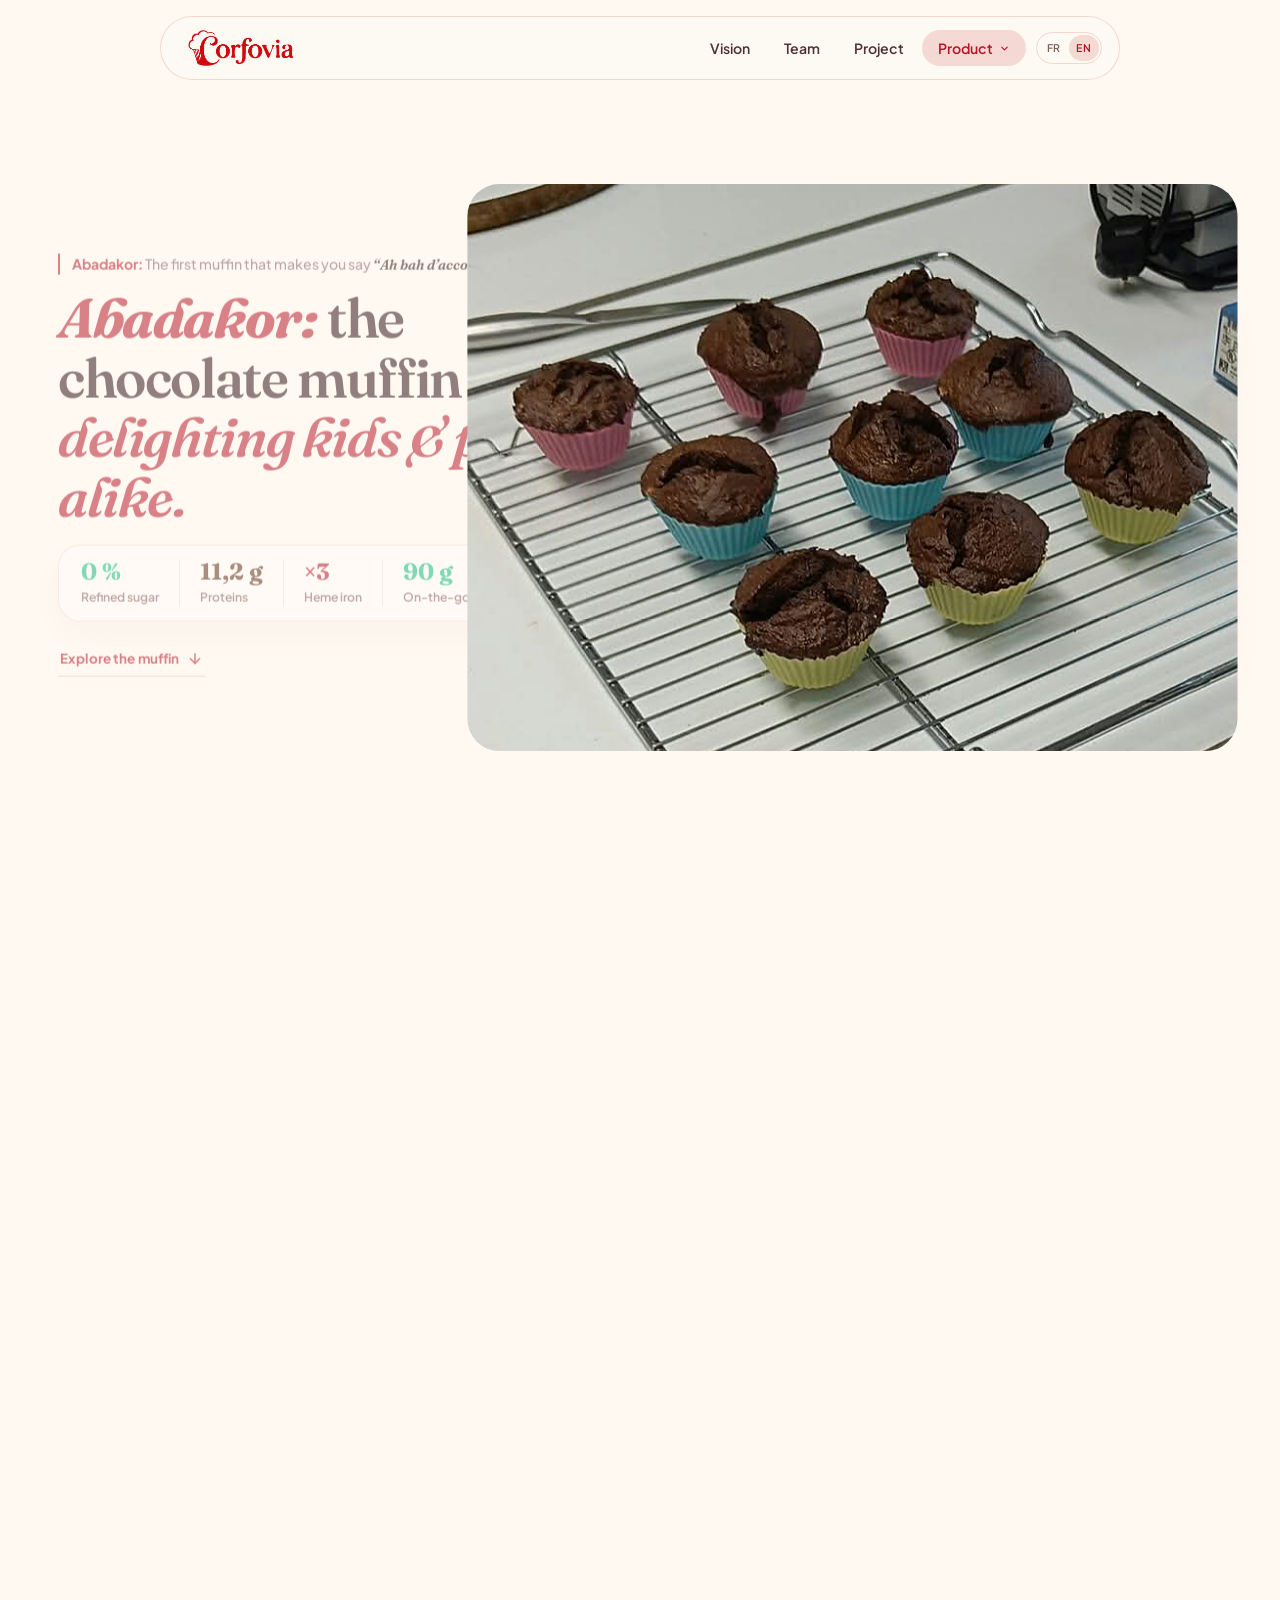
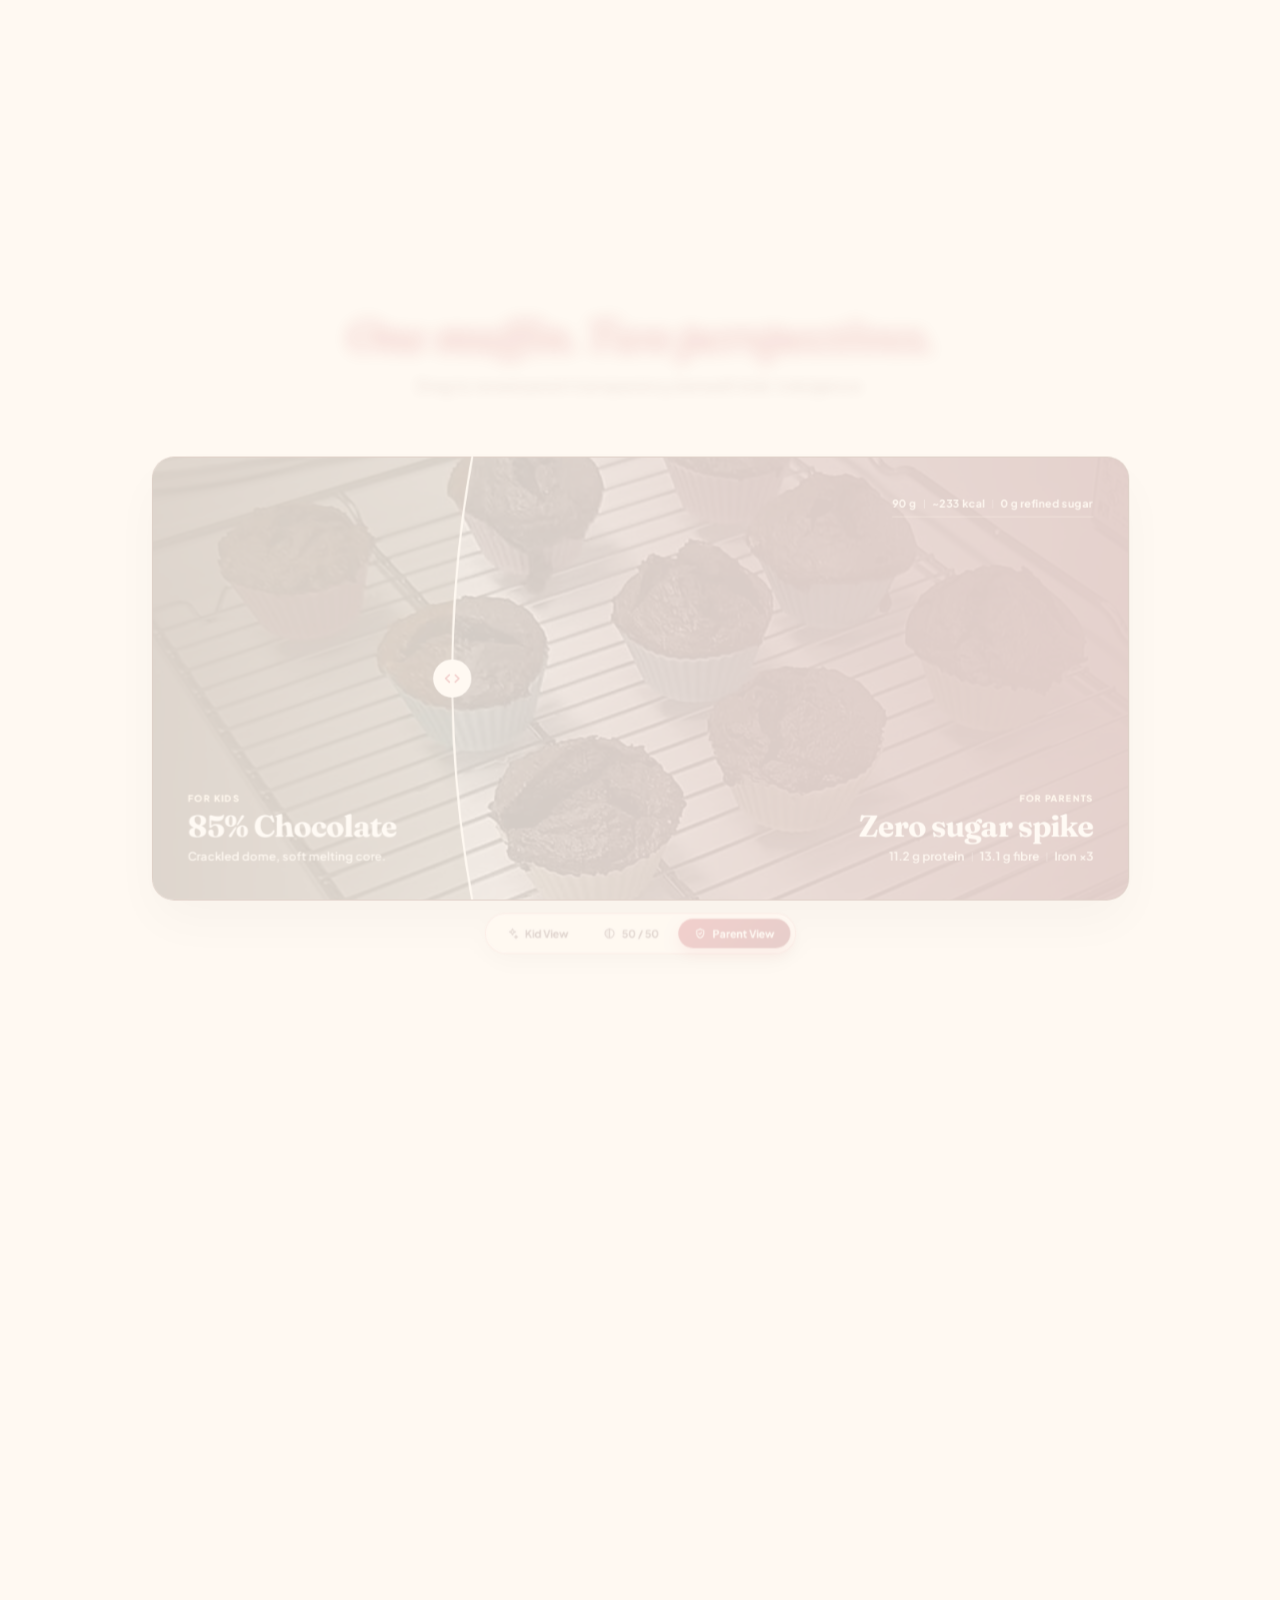
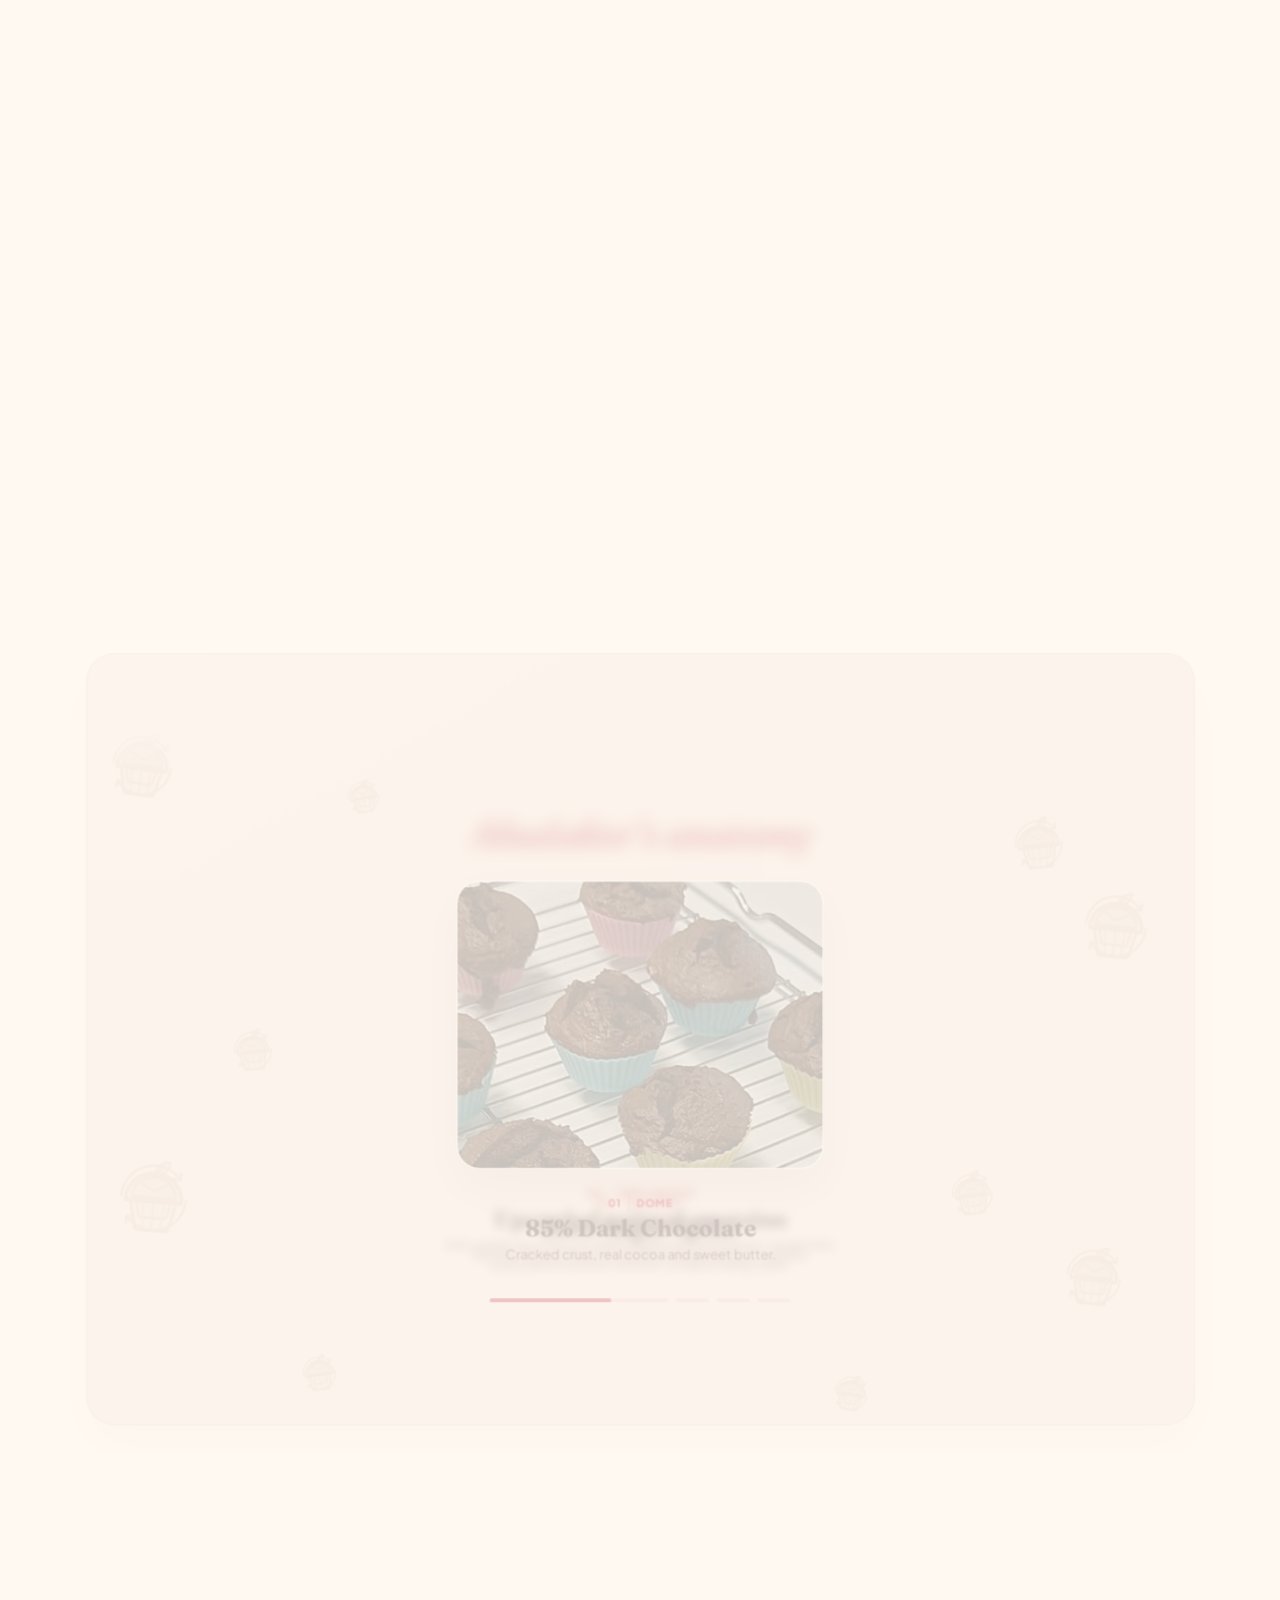
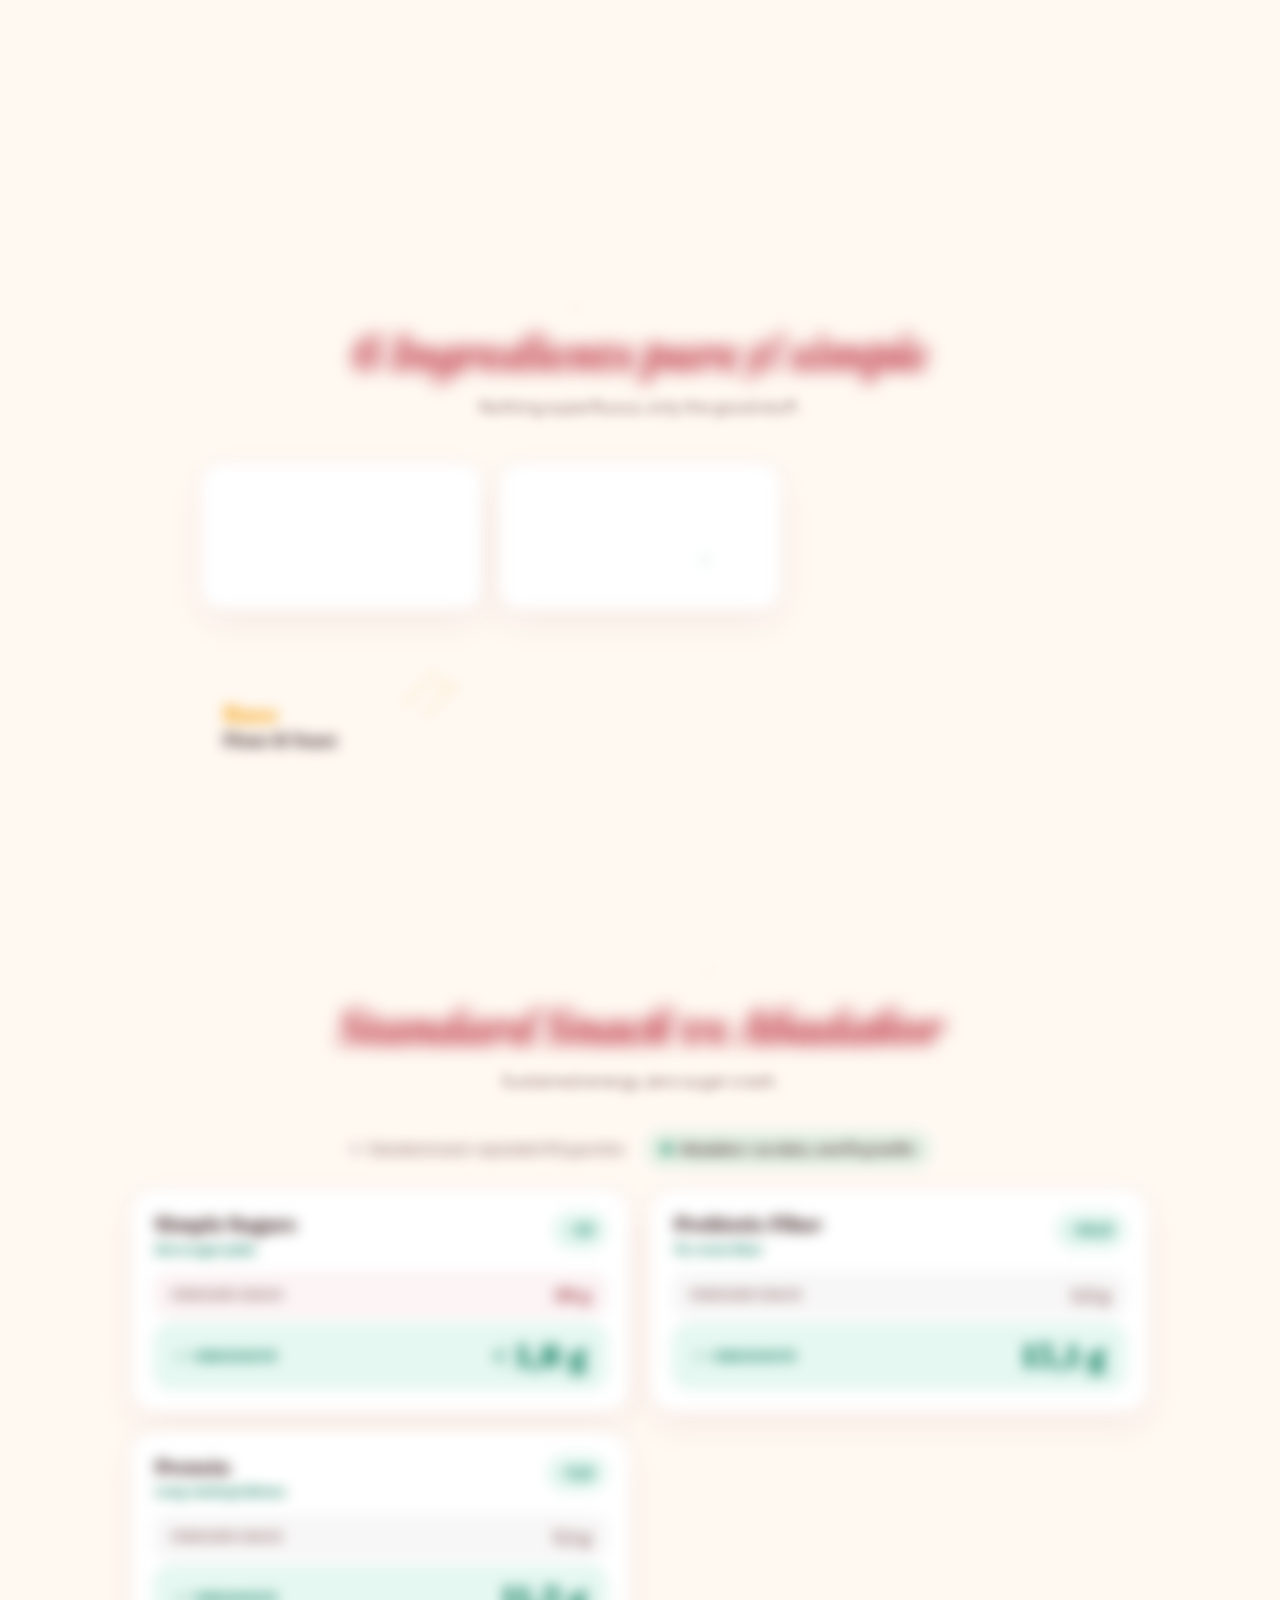
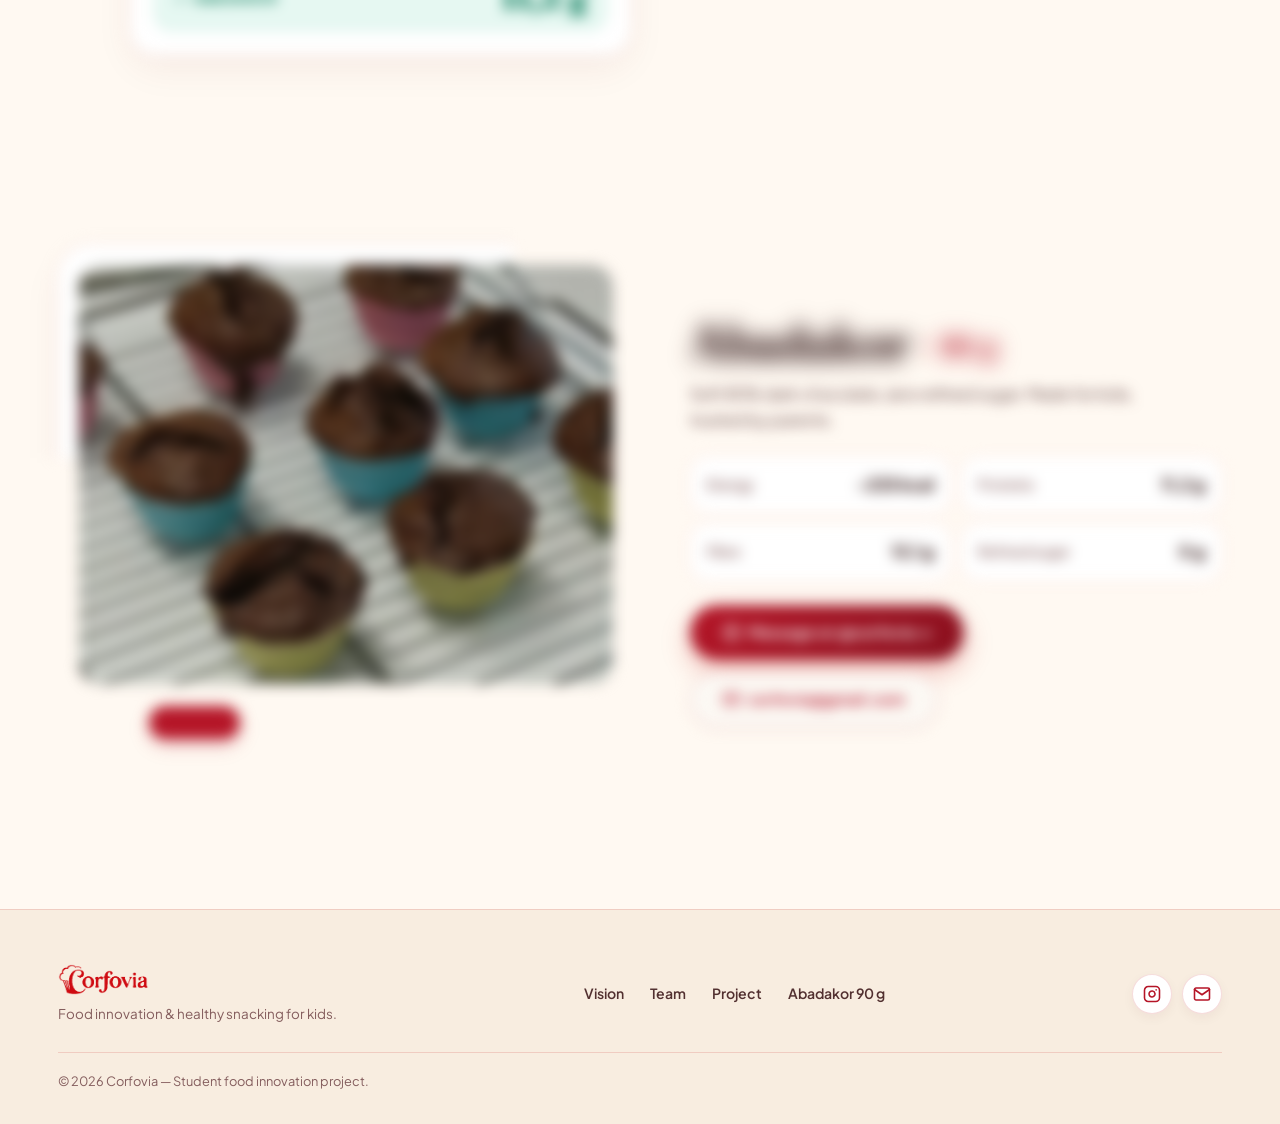
==== commit c5c1c4c9: "refactor: update product styles, split screen components, and mobile navigation" ====
--- a/products/abadakor/index.html
+++ b/products/abadakor/index.html
@@ -6,7 +6,7 @@
   <meta http-equiv="X-UA-Compatible" content="IE=edge">
   <meta name="viewport" content="width=device-width, initial-scale=1.0, maximum-scale=5.0">
 
-  <title>Abadakor — Le Muffin Gourmand & Équilibré (90 g) | Corfovia</title>
+  <title>Corfovia - Abadakor</title>
   <meta name="description"
     content="Muffin Abadakor par Corfovia (90 g) : chocolat noir 85 %, 0 % sucre raffiné, 11,2 g de protéines riches en fer héminique et 13,1 g de fibres de chicorée.">
   <meta name="author" content="Corfovia">
@@ -37,10 +37,15 @@
         <img class="nav-brand-logo" src="/images/logo-horizontal-corfovia.png" alt="Corfovia">
       </a>
 
-      <div class="nav-current-badge">
+      <button type="button" class="nav-current-badge" id="navMobileTrigger" aria-expanded="false"
+        aria-label="Menu de navigation">
         <span class="nav-current-dot"></span>
         <span class="nav-current-label">Abadakor</span>
-      </div>
+        <svg class="nav-mobile-chevron" width="12" height="12" viewBox="0 0 24 24" fill="none" stroke="currentColor"
+          stroke-width="2.5" stroke-linecap="round" stroke-linejoin="round" aria-hidden="true">
+          <polyline points="6 9 12 15 18 9"></polyline>
+        </svg>
+      </button>
 
       <ul class="nav-links">
         <li><a href="/#vision" class="nav-link" data-i18n="nav.vision">La Vision</a></li>
@@ -68,7 +73,8 @@
                     <span class="nav-dropdown-item-title">Abadakor</span>
                     <span class="nav-dropdown-item-badge" data-i18n="nav.badge.abadakor">90 g</span>
                   </div>
-                  <p class="nav-dropdown-item-desc" data-i18n="nav.dropdown.desc">Muffin chocolat 90 g, composition et points de vue.</p>
+                  <p class="nav-dropdown-item-desc" data-i18n="nav.dropdown.desc">Muffin chocolat 90 g, composition et
+                    points de vue.</p>
                 </div>
                 <svg class="nav-dropdown-item-arrow" width="14" height="14" viewBox="0 0 24 24" fill="none"
                   stroke="currentColor" stroke-width="2.5" stroke-linecap="round" stroke-linejoin="round">
@@ -101,46 +107,43 @@
             <div class="p-hero-grid">
 
               <div class="p-hero-copy" id="pHeroCopy">
-            <p class="p-hero-tagline" data-i18n-html="product.hero.tagline">
-              <span>Abadakor :</span> Le premier muffin qui vous fait dire <em>Ah bah d’accord !</em>
-            </p>
-            <h1 class="hero-glorious-title">
-              <em data-i18n="product.hero.title.1">Abadakor :</em>
-              <span data-i18n="product.hero.title.2">le muffin chocolat</span>
-              <span class="hero-highlight" data-i18n="product.hero.title.3">qui réconcilie enfants & parents.</span>
-            </h1>
-
-            <p class="hero-glorious-p" data-i18n="product.hero.subtitle">
-              Moelleux au chocolat noir, 0 % sucre raffiné et 11,2 g de protéines riches en fer.
-            </p>
-
-            <div class="p-hero-trust-strip">
-              <div class="p-hero-metric is-green">
-                <strong>0 %</strong>
-                <span data-i18n="product.chip.sugar">Sucre raffiné</span>
-              </div>
-              <div class="p-hero-metric is-cocoa">
-                <strong>11,2 g</strong>
-                <span data-i18n="product.chip.protein">Protéines</span>
-              </div>
-              <div class="p-hero-metric">
-                <strong>×3</strong>
-                <span data-i18n="product.chip.iron">Fer héminique</span>
-              </div>
-              <div class="p-hero-metric is-green">
-                <strong>90 g</strong>
-                <span data-i18n="product.chip.portion">Goûter nomade</span>
-              </div>
-            </div>
-
-            <a href="#pSplitSection" class="p-hero-scroll-cta">
-              <span data-i18n="product.hero.scroll">Explorer le muffin</span>
-              <svg width="16" height="16" viewBox="0 0 24 24" fill="none" stroke="currentColor" stroke-width="2.2" stroke-linecap="round" stroke-linejoin="round" aria-hidden="true">
-                <line x1="12" y1="5" x2="12" y2="19"></line>
-                <polyline points="19 12 12 19 5 12"></polyline>
-              </svg>
-            </a>
-          </div>
+                <p class="p-hero-tagline" data-i18n-html="product.hero.tagline">
+                  <span>Abadakor :</span> Le premier muffin qui vous fait dire <em>Ah bah d’accord !</em>
+                </p>
+                <h1 class="hero-glorious-title">
+                  <em data-i18n="product.hero.title.1">Abadakor :</em>
+                  <span data-i18n="product.hero.title.2">le muffin chocolat</span>
+                  <span class="hero-highlight" data-i18n="product.hero.title.3">qui réconcilie enfants & parents.</span>
+                </h1>
+
+                <div class="p-hero-trust-strip">
+                  <div class="p-hero-metric is-green">
+                    <strong>0 %</strong>
+                    <span data-i18n="product.chip.sugar">Sucre raffiné</span>
+                  </div>
+                  <div class="p-hero-metric is-cocoa">
+                    <strong>11,2 g</strong>
+                    <span data-i18n="product.chip.protein">Protéines</span>
+                  </div>
+                  <div class="p-hero-metric">
+                    <strong>×3</strong>
+                    <span data-i18n="product.chip.iron">Fer héminique</span>
+                  </div>
+                  <div class="p-hero-metric is-green">
+                    <strong>90 g</strong>
+                    <span data-i18n="product.chip.portion">Goûter nomade</span>
+                  </div>
+                </div>
+
+                <a href="#pSplitSection" class="p-hero-scroll-cta">
+                  <span data-i18n="product.hero.scroll">Explorer le muffin</span>
+                  <svg width="16" height="16" viewBox="0 0 24 24" fill="none" stroke="currentColor" stroke-width="2.2"
+                    stroke-linecap="round" stroke-linejoin="round" aria-hidden="true">
+                    <line x1="12" y1="5" x2="12" y2="19"></line>
+                    <polyline points="19 12 12 19 5 12"></polyline>
+                  </svg>
+                </a>
+              </div>
 
               <div class="p-hero-media">
                 <div class="p-hero-photo-slot" id="pHeroSlot" aria-hidden="true"></div>
@@ -175,7 +178,8 @@
                 <span data-i18n="product.split.title">Un muffin.</span>
                 <span data-i18n="product.split.title.span">Deux regards.</span>
               </h2>
-              <p class="section-serif-sub" data-i18n="product.split.sub">Glissez pour révéler la transparence parent sous la gourmandise enfant.</p>
+              <p class="section-serif-sub" data-i18n="product.split.sub">Glissez pour révéler la transparence parent
+                sous la gourmandise enfant.</p>
             </div>
 
             <div class="p-split-expand-wrap" id="pSplitExpand">
@@ -183,17 +187,22 @@
                 <!-- Back Layer : Parent Nutritional Lens (pure CSS GPU filter) -->
                 <div class="p-split-layer p-split-back">
                   <div class="p-split-photo-crop">
-                    <img src="/images/hero-muffins.jpg" alt="Analyse nutritionnelle muffin Abadakor" class="p-split-img is-parent" />
+                    <img src="/images/hero-muffins.jpg" alt="Analyse nutritionnelle muffin Abadakor"
+                      class="p-split-img is-parent" />
                   </div>
                   <div class="p-split-parent-overlay">
                     <div class="p-split-parent-top">
-                      <span class="p-split-spec-line p-sep"><span data-i18n="product.split.parent.spec.a">90 g</span><span data-i18n="product.split.parent.spec.b">~233 kcal</span><span data-i18n="product.split.parent.spec.c">0 g sucre raffiné</span></span>
+                      <span class="p-split-spec-line p-sep"><span data-i18n="product.split.parent.spec.a">90
+                          g</span><span data-i18n="product.split.parent.spec.b">~233 kcal</span><span
+                          data-i18n="product.split.parent.spec.c">0 g sucre raffiné</span></span>
                     </div>
                     <div class="p-split-copy-box is-right">
                       <span class="p-split-kicker" data-i18n="product.split.parent.label">Pour le parent</span>
                       <h3 data-i18n="product.split.parent.title">Zéro pic de sucre</h3>
                       <div class="p-split-facts">
-                        <span class="p-sep"><span data-i18n="product.split.parent.sub.a">11,2 g protéines</span><span data-i18n="product.split.parent.sub.b">13,1 g fibres</span><span data-i18n="product.split.parent.sub.c">Fer ×3</span></span>
+                        <span class="p-sep"><span data-i18n="product.split.parent.sub.a">11,2 g protéines</span><span
+                            data-i18n="product.split.parent.sub.b">13,1 g fibres</span><span
+                            data-i18n="product.split.parent.sub.c">Fer ×3</span></span>
                       </div>
                     </div>
                   </div>
@@ -202,7 +211,8 @@
                 <!-- Front Layer : Kid Indulgence (clipped via pure GPU CSS --split) -->
                 <div class="p-split-layer p-split-front" id="pSplitFront">
                   <div class="p-split-photo-crop">
-                    <img src="/images/hero-muffins.jpg" alt="Gourmandise chocolat noir Abadakor" class="p-split-img is-kid" />
+                    <img src="/images/hero-muffins.jpg" alt="Gourmandise chocolat noir Abadakor"
+                      class="p-split-img is-kid" />
                   </div>
                   <div class="p-split-kid-overlay">
                     <div class="p-split-copy-box is-left">
@@ -215,24 +225,57 @@
                   </div>
                 </div>
 
-                <!-- Crisp GPU Blade line -->
-                <div class="p-split-blade" id="pSplitBlade" aria-hidden="true"></div>
+                <!-- Curved GPU SVG Blade line -->
+                <svg class="p-split-blade" id="pSplitBlade" viewBox="0 0 1000 1000" preserveAspectRatio="none"
+                  aria-hidden="true">
+                  <path id="pSplitBladePath" d="M 500 0 Q 500 500 500 1000" vector-effect="non-scaling-stroke" />
+                </svg>
 
                 <!-- Magnetic Handle -->
                 <div class="p-split-handle" id="pSplitHandle" aria-hidden="true">
-                  <svg width="18" height="18" viewBox="0 0 24 24" fill="none" stroke="currentColor" stroke-width="2.5" stroke-linecap="round" stroke-linejoin="round">
+                  <svg width="18" height="18" viewBox="0 0 24 24" fill="none" stroke="currentColor" stroke-width="2.5"
+                    stroke-linecap="round" stroke-linejoin="round">
                     <polyline points="15 18 9 12 15 6"></polyline>
                   </svg>
-                  <svg width="18" height="18" viewBox="0 0 24 24" fill="none" stroke="currentColor" stroke-width="2.5" stroke-linecap="round" stroke-linejoin="round" style="margin-left:-6px;">
+                  <svg width="18" height="18" viewBox="0 0 24 24" fill="none" stroke="currentColor" stroke-width="2.5"
+                    stroke-linecap="round" stroke-linejoin="round" style="margin-left:-6px;">
                     <polyline points="9 18 15 12 9 6"></polyline>
                   </svg>
                 </div>
               </div>
 
-              <div class="p-split-controls">
-                <button type="button" class="p-split-preset-btn" data-split-target="0.86" data-i18n="product.split.btn.kid">Regard Enfant</button>
-                <button type="button" class="p-split-preset-btn is-active" data-split-target="0.50" data-i18n="product.split.btn.mid">50 / 50</button>
-                <button type="button" class="p-split-preset-btn" data-split-target="0.14" data-i18n="product.split.btn.parent">Regard Parent</button>
+              <div class="p-split-controls" id="pSplitControls" data-active-mode="mid" role="group"
+                aria-label="Choisir le regard sur le muffin">
+                <div class="p-split-glider" id="pSplitGlider" aria-hidden="true"></div>
+                <button type="button" class="p-split-preset-btn" data-mode="kid" data-split-target="0.86">
+                  <svg class="p-split-btn-icon" width="15" height="15" viewBox="0 0 24 24" fill="none"
+                    stroke="currentColor" stroke-width="2.1" stroke-linecap="round" stroke-linejoin="round"
+                    aria-hidden="true">
+                    <path
+                      d="M12 3l1.9 4.5L18.5 9l-4.6 1.5L12 15l-1.9-4.5L5.5 9l4.6-1.5L12 3z" />
+                    <path d="M19 16l.9 2.1L22 19l-2.1.9L19 22l-.9-2.1L16 19l2.1-.9L19 16z" />
+                  </svg>
+                  <span data-i18n="product.split.btn.kid">Regard Enfant</span>
+                </button>
+                <button type="button" class="p-split-preset-btn is-active" data-mode="mid" data-split-target="0.50">
+                  <svg class="p-split-btn-icon" width="15" height="15" viewBox="0 0 24 24" fill="none"
+                    stroke="currentColor" stroke-width="2.1" stroke-linecap="round" stroke-linejoin="round"
+                    aria-hidden="true">
+                    <circle cx="12" cy="12" r="9" />
+                    <path d="M12 3v18" />
+                    <path d="M12 3a9 9 0 0 0 0 18z" fill="currentColor" fill-opacity="0.28" stroke="none" />
+                  </svg>
+                  <span data-i18n="product.split.btn.mid">50 / 50</span>
+                </button>
+                <button type="button" class="p-split-preset-btn" data-mode="parent" data-split-target="0.14">
+                  <svg class="p-split-btn-icon" width="15" height="15" viewBox="0 0 24 24" fill="none"
+                    stroke="currentColor" stroke-width="2.1" stroke-linecap="round" stroke-linejoin="round"
+                    aria-hidden="true">
+                    <path d="M12 3l7 3v5c0 5-3 8.8-7 10-4-1.2-7-5-7-10V6l7-3z" />
+                    <path d="M9.5 12l1.8 1.8 3.5-3.8" />
+                  </svg>
+                  <span data-i18n="product.split.btn.parent">Regard Parent</span>
+                </button>
               </div>
             </div>
           </div>
@@ -245,36 +288,53 @@
          ====================================================================== -->
     <section class="p-story-section" id="muffin-story">
       <svg class="p-sprite" width="0" height="0" aria-hidden="true" focusable="false">
-          <!-- 01 Dôme : silhouette architecturale de muffin cuit craquelé -->
-          <symbol id="mfV0" viewBox="0 0 64 64">
-            <path d="M16 34 20.2 52.5a2.4 2.4 0 0 0 2.3 1.9h19a2.4 2.4 0 0 0 2.3-1.9L48 34z" fill="currentColor" fill-opacity="0.12" stroke="currentColor" stroke-width="2" stroke-linejoin="round" />
-            <path d="M24.5 34.5 26 54M32 34.5v19.5M39.5 34.5 38 54" fill="none" stroke="currentColor" stroke-width="1.5" stroke-opacity="0.5" stroke-linecap="round" />
-            <path d="M12.5 34c-.6-9.5 7-19.5 19.5-19.5S52.1 24.5 51.5 34z" fill="currentColor" fill-opacity="0.22" stroke="currentColor" stroke-width="2" stroke-linejoin="round" />
-            <path d="M23.5 22.5 32 27.5l8.5-5" fill="none" stroke="currentColor" stroke-width="1.9" stroke-linecap="round" stroke-linejoin="round" />
-          </symbol>
-          <!-- 02 Chicorée : silhouette de muffin + feuille botanique minimaliste -->
-          <symbol id="mfV1" viewBox="0 0 64 64">
-            <path d="M16 35 20.2 53a2.4 2.4 0 0 0 2.3 1.9h19a2.4 2.4 0 0 0 2.3-1.9L48 35z" fill="currentColor" fill-opacity="0.12" stroke="currentColor" stroke-width="2" stroke-linejoin="round" />
-            <path d="M24.5 35.5 26 54.5M32 35.5v19M39.5 35.5 38 54.5" fill="none" stroke="currentColor" stroke-width="1.5" stroke-opacity="0.5" stroke-linecap="round" />
-            <path d="M12.5 35c-.6-9.2 7-18.8 19.5-18.8S52.1 25.8 51.5 35z" fill="currentColor" fill-opacity="0.2" stroke="currentColor" stroke-width="2" stroke-linejoin="round" />
-            <path d="M32 16c.2-5.4 4.2-9.2 9.8-9.2-.4 5.4-4.2 9.2-9.8 9.2z" fill="currentColor" fill-opacity="0.28" stroke="currentColor" stroke-width="1.8" stroke-linejoin="round" />
-            <path d="M32 16l6.2-6" fill="none" stroke="currentColor" stroke-width="1.5" stroke-linecap="round" />
-          </symbol>
-          <!-- 03 Vitalité : silhouette de muffin + maillage nutritionnel géométrique -->
-          <symbol id="mfV2" viewBox="0 0 64 64">
-            <path d="M16 34 20.2 52.5a2.4 2.4 0 0 0 2.3 1.9h19a2.4 2.4 0 0 0 2.3-1.9L48 34z" fill="currentColor" fill-opacity="0.12" stroke="currentColor" stroke-width="2" stroke-linejoin="round" />
-            <path d="M18.2 44h27.6M24.5 34.5 26 54M32 34.5v19.5M39.5 34.5 38 54" fill="none" stroke="currentColor" stroke-width="1.5" stroke-opacity="0.52" stroke-linecap="round" />
-            <path d="M12.5 34c-.6-9.5 7-19.5 19.5-19.5S52.1 24.5 51.5 34z" fill="currentColor" fill-opacity="0.2" stroke="currentColor" stroke-width="2" stroke-linejoin="round" />
-            <path d="M32 19.5l5 3v5.5l-5 3-5-3v-5.5z" fill="currentColor" fill-opacity="0.24" stroke="currentColor" stroke-width="1.7" stroke-linejoin="round" />
-          </symbol>
-          <!-- 04 Anti-gaspi : muffin inscrit dans une boucle de valorisation circulaire -->
-          <symbol id="mfV3" viewBox="0 0 64 64">
-            <path d="M19.5 34 22.2 46.5a2 2 0 0 0 2 1.5h15.6a2 2 0 0 0 2-1.5L44.5 34z" fill="currentColor" fill-opacity="0.12" stroke="currentColor" stroke-width="1.9" stroke-linejoin="round" />
-            <path d="M17 34c-.5-7.2 5.4-14 15-14s15.5 6.8 15 14z" fill="currentColor" fill-opacity="0.2" stroke="currentColor" stroke-width="1.9" stroke-linejoin="round" />
-            <path d="M9.5 32a22.5 22.5 0 0 1 40.2-13.8M54.5 32a22.5 22.5 0 0 1-40.2 13.8" fill="none" stroke="currentColor" stroke-width="1.8" stroke-linecap="round" />
-            <path d="M45.5 17.8l4.2.4.1-4.6M18.5 46.2l-4.2-.4-.1 4.6" fill="none" stroke="currentColor" stroke-width="1.8" stroke-linecap="round" stroke-linejoin="round" />
-          </symbol>
-        </svg>
+        <!-- 01 Dôme : silhouette architecturale de muffin cuit craquelé -->
+        <symbol id="mfV0" viewBox="0 0 64 64">
+          <path d="M16 34 20.2 52.5a2.4 2.4 0 0 0 2.3 1.9h19a2.4 2.4 0 0 0 2.3-1.9L48 34z" fill="currentColor"
+            fill-opacity="0.12" stroke="currentColor" stroke-width="2" stroke-linejoin="round" />
+          <path d="M24.5 34.5 26 54M32 34.5v19.5M39.5 34.5 38 54" fill="none" stroke="currentColor" stroke-width="1.5"
+            stroke-opacity="0.5" stroke-linecap="round" />
+          <path d="M12.5 34c-.6-9.5 7-19.5 19.5-19.5S52.1 24.5 51.5 34z" fill="currentColor" fill-opacity="0.22"
+            stroke="currentColor" stroke-width="2" stroke-linejoin="round" />
+          <path d="M23.5 22.5 32 27.5l8.5-5" fill="none" stroke="currentColor" stroke-width="1.9" stroke-linecap="round"
+            stroke-linejoin="round" />
+        </symbol>
+        <!-- 02 Chicorée : silhouette de muffin + feuille botanique minimaliste -->
+        <symbol id="mfV1" viewBox="0 0 64 64">
+          <path d="M16 35 20.2 53a2.4 2.4 0 0 0 2.3 1.9h19a2.4 2.4 0 0 0 2.3-1.9L48 35z" fill="currentColor"
+            fill-opacity="0.12" stroke="currentColor" stroke-width="2" stroke-linejoin="round" />
+          <path d="M24.5 35.5 26 54.5M32 35.5v19M39.5 35.5 38 54.5" fill="none" stroke="currentColor" stroke-width="1.5"
+            stroke-opacity="0.5" stroke-linecap="round" />
+          <path d="M12.5 35c-.6-9.2 7-18.8 19.5-18.8S52.1 25.8 51.5 35z" fill="currentColor" fill-opacity="0.2"
+            stroke="currentColor" stroke-width="2" stroke-linejoin="round" />
+          <path d="M32 16c.2-5.4 4.2-9.2 9.8-9.2-.4 5.4-4.2 9.2-9.8 9.2z" fill="currentColor" fill-opacity="0.28"
+            stroke="currentColor" stroke-width="1.8" stroke-linejoin="round" />
+          <path d="M32 16l6.2-6" fill="none" stroke="currentColor" stroke-width="1.5" stroke-linecap="round" />
+        </symbol>
+        <!-- 03 Vitalité : silhouette de muffin + maillage nutritionnel géométrique -->
+        <symbol id="mfV2" viewBox="0 0 64 64">
+          <path d="M16 34 20.2 52.5a2.4 2.4 0 0 0 2.3 1.9h19a2.4 2.4 0 0 0 2.3-1.9L48 34z" fill="currentColor"
+            fill-opacity="0.12" stroke="currentColor" stroke-width="2" stroke-linejoin="round" />
+          <path d="M18.2 44h27.6M24.5 34.5 26 54M32 34.5v19.5M39.5 34.5 38 54" fill="none" stroke="currentColor"
+            stroke-width="1.5" stroke-opacity="0.52" stroke-linecap="round" />
+          <path d="M12.5 34c-.6-9.5 7-19.5 19.5-19.5S52.1 24.5 51.5 34z" fill="currentColor" fill-opacity="0.2"
+            stroke="currentColor" stroke-width="2" stroke-linejoin="round" />
+          <path d="M32 19.5l5 3v5.5l-5 3-5-3v-5.5z" fill="currentColor" fill-opacity="0.24" stroke="currentColor"
+            stroke-width="1.7" stroke-linejoin="round" />
+        </symbol>
+        <!-- 04 Anti-gaspi : muffin inscrit dans une boucle de valorisation circulaire -->
+        <symbol id="mfV3" viewBox="0 0 64 64">
+          <path style="transform: translateY(-2px);"
+            d="M19.5 34 22.2 46.5a2 2 0 0 0 2 1.5h15.6a2 2 0 0 0 2-1.5L44.5 34z" fill="currentColor" fill-opacity="0.12"
+            stroke="currentColor" stroke-width="1.9" stroke-linejoin="round" />
+          <path style="transform: translateY(-2px);" d="M17 34c-.5-7.2 5.4-14 15-14s15.5 6.8 15 14z" fill="currentColor"
+            fill-opacity="0.2" stroke="currentColor" stroke-width="1.9" stroke-linejoin="round" />
+          <path d="M9.5 32a22.5 22.5 0 0 1 40.2-13.8M54.5 32a22.5 22.5 0 0 1-40.2 13.8" fill="none"
+            stroke="currentColor" stroke-width="1.8" stroke-linecap="round" />
+          <path d="M45.5 17.8l4.2.4.1-4.6M18.5 46.2l-4.2-.4-.1 4.6" fill="none" stroke="currentColor" stroke-width="1.8"
+            stroke-linecap="round" stroke-linejoin="round" />
+        </symbol>
+      </svg>
       <div class="p-story-track" id="pStoryTrack">
         <div class="p-story-sticky" id="pStorySticky" data-step="0">
           <div class="p-story-panel" id="pStoryPanel">
@@ -289,36 +349,86 @@
 
             <!-- Monogrammes muffin géométriques : variante selon chapitre, mouvement au scroll -->
             <div class="p-story-bg" id="pStoryBg" aria-hidden="true">
-            <span class="p-bg-muffin" style="--x:5%;--y:21%;--s:1.25;--dy:170px;--rot:-22deg;--k:0">
-              <svg viewBox="0 0 64 64"><use class="v0" href="#mfV0" /><use class="v1" href="#mfV1" /><use class="v2" href="#mfV2" /><use class="v3" href="#mfV3" /></svg>
-            </span>
-            <span class="p-bg-muffin" style="--x:15%;--y:47%;--s:0.8;--dy:-120px;--rot:18deg;--k:1">
-              <svg viewBox="0 0 64 64"><use class="v0" href="#mfV0" /><use class="v1" href="#mfV1" /><use class="v2" href="#mfV2" /><use class="v3" href="#mfV3" /></svg>
-            </span>
-            <span class="p-bg-muffin" style="--x:6%;--y:76%;--s:1.4;--dy:140px;--rot:-14deg;--k:2">
-              <svg viewBox="0 0 64 64"><use class="v0" href="#mfV0" /><use class="v1" href="#mfV1" /><use class="v2" href="#mfV2" /><use class="v3" href="#mfV3" /></svg>
-            </span>
-            <span class="p-bg-muffin" style="--x:21%;--y:90%;--s:0.7;--dy:-90px;--rot:26deg;--k:3">
-              <svg viewBox="0 0 64 64"><use class="v0" href="#mfV0" /><use class="v1" href="#mfV1" /><use class="v2" href="#mfV2" /><use class="v3" href="#mfV3" /></svg>
-            </span>
-            <span class="p-bg-muffin" style="--x:86%;--y:19%;--s:1.0;--dy:-150px;--rot:20deg;--k:4">
-              <svg viewBox="0 0 64 64"><use class="v0" href="#mfV0" /><use class="v1" href="#mfV1" /><use class="v2" href="#mfV2" /><use class="v3" href="#mfV3" /></svg>
-            </span>
-            <span class="p-bg-muffin" style="--x:93%;--y:40%;--s:1.3;--dy:120px;--rot:-18deg;--k:5">
-              <svg viewBox="0 0 64 64"><use class="v0" href="#mfV0" /><use class="v1" href="#mfV1" /><use class="v2" href="#mfV2" /><use class="v3" href="#mfV3" /></svg>
-            </span>
-            <span class="p-bg-muffin" style="--x:80%;--y:66%;--s:0.85;--dy:-110px;--rot:24deg;--k:6">
-              <svg viewBox="0 0 64 64"><use class="v0" href="#mfV0" /><use class="v1" href="#mfV1" /><use class="v2" href="#mfV2" /><use class="v3" href="#mfV3" /></svg>
-            </span>
-            <span class="p-bg-muffin" style="--x:91%;--y:87%;--s:1.15;--dy:160px;--rot:-20deg;--k:7">
-              <svg viewBox="0 0 64 64"><use class="v0" href="#mfV0" /><use class="v1" href="#mfV1" /><use class="v2" href="#mfV2" /><use class="v3" href="#mfV3" /></svg>
-            </span>
-            <span class="p-bg-muffin" style="--x:25%;--y:22%;--s:0.65;--dy:90px;--rot:30deg;--k:8">
-              <svg viewBox="0 0 64 64"><use class="v0" href="#mfV0" /><use class="v1" href="#mfV1" /><use class="v2" href="#mfV2" /><use class="v3" href="#mfV3" /></svg>
-            </span>
-            <span class="p-bg-muffin" style="--x:69%;--y:93%;--s:0.7;--dy:-80px;--rot:-26deg;--k:9">
-              <svg viewBox="0 0 64 64"><use class="v0" href="#mfV0" /><use class="v1" href="#mfV1" /><use class="v2" href="#mfV2" /><use class="v3" href="#mfV3" /></svg>
-            </span>
+              <span class="p-bg-muffin" style="--x:5%;--y:21%;--s:1.25;--dy:170px;--rot:-22deg;--k:0">
+                <svg viewBox="0 0 64 64">
+                  <use class="v0" href="#mfV0" />
+                  <use class="v1" href="#mfV1" />
+                  <use class="v2" href="#mfV2" />
+                  <use class="v3" href="#mfV3" />
+                </svg>
+              </span>
+              <span class="p-bg-muffin" style="--x:15%;--y:47%;--s:0.8;--dy:-120px;--rot:18deg;--k:1">
+                <svg viewBox="0 0 64 64">
+                  <use class="v0" href="#mfV0" />
+                  <use class="v1" href="#mfV1" />
+                  <use class="v2" href="#mfV2" />
+                  <use class="v3" href="#mfV3" />
+                </svg>
+              </span>
+              <span class="p-bg-muffin" style="--x:6%;--y:76%;--s:1.4;--dy:140px;--rot:-14deg;--k:2">
+                <svg viewBox="0 0 64 64">
+                  <use class="v0" href="#mfV0" />
+                  <use class="v1" href="#mfV1" />
+                  <use class="v2" href="#mfV2" />
+                  <use class="v3" href="#mfV3" />
+                </svg>
+              </span>
+              <span class="p-bg-muffin" style="--x:21%;--y:90%;--s:0.7;--dy:-90px;--rot:26deg;--k:3">
+                <svg viewBox="0 0 64 64">
+                  <use class="v0" href="#mfV0" />
+                  <use class="v1" href="#mfV1" />
+                  <use class="v2" href="#mfV2" />
+                  <use class="v3" href="#mfV3" />
+                </svg>
+              </span>
+              <span class="p-bg-muffin" style="--x:86%;--y:19%;--s:1.0;--dy:-150px;--rot:20deg;--k:4">
+                <svg viewBox="0 0 64 64">
+                  <use class="v0" href="#mfV0" />
+                  <use class="v1" href="#mfV1" />
+                  <use class="v2" href="#mfV2" />
+                  <use class="v3" href="#mfV3" />
+                </svg>
+              </span>
+              <span class="p-bg-muffin" style="--x:93%;--y:40%;--s:1.3;--dy:120px;--rot:-18deg;--k:5">
+                <svg viewBox="0 0 64 64">
+                  <use class="v0" href="#mfV0" />
+                  <use class="v1" href="#mfV1" />
+                  <use class="v2" href="#mfV2" />
+                  <use class="v3" href="#mfV3" />
+                </svg>
+              </span>
+              <span class="p-bg-muffin" style="--x:80%;--y:66%;--s:0.85;--dy:-110px;--rot:24deg;--k:6">
+                <svg viewBox="0 0 64 64">
+                  <use class="v0" href="#mfV0" />
+                  <use class="v1" href="#mfV1" />
+                  <use class="v2" href="#mfV2" />
+                  <use class="v3" href="#mfV3" />
+                </svg>
+              </span>
+              <span class="p-bg-muffin" style="--x:91%;--y:87%;--s:1.15;--dy:160px;--rot:-20deg;--k:7">
+                <svg viewBox="0 0 64 64">
+                  <use class="v0" href="#mfV0" />
+                  <use class="v1" href="#mfV1" />
+                  <use class="v2" href="#mfV2" />
+                  <use class="v3" href="#mfV3" />
+                </svg>
+              </span>
+              <span class="p-bg-muffin" style="--x:25%;--y:22%;--s:0.65;--dy:90px;--rot:30deg;--k:8">
+                <svg viewBox="0 0 64 64">
+                  <use class="v0" href="#mfV0" />
+                  <use class="v1" href="#mfV1" />
+                  <use class="v2" href="#mfV2" />
+                  <use class="v3" href="#mfV3" />
+                </svg>
+              </span>
+              <span class="p-bg-muffin" style="--x:69%;--y:93%;--s:0.7;--dy:-80px;--rot:-26deg;--k:9">
+                <svg viewBox="0 0 64 64">
+                  <use class="v0" href="#mfV0" />
+                  <use class="v1" href="#mfV1" />
+                  <use class="v2" href="#mfV2" />
+                  <use class="v3" href="#mfV3" />
+                </svg>
+              </span>
             </div>
 
             <div class="p-story-inner">
@@ -337,32 +447,43 @@
 
               <div class="p-story-captions" aria-live="polite">
                 <div class="p-story-caption is-active" data-step="0">
-                  <span class="p-story-kicker"><span class="p-story-num">01</span><span data-i18n="product.step1.badge">Dôme</span></span>
+                  <span class="p-story-kicker"><span class="p-story-num">01</span><span
+                      data-i18n="product.step1.badge">Dôme</span></span>
                   <h3 data-i18n="product.step1.title">Chocolat noir 85 %</h3>
                   <p data-i18n="product.step1.desc">Croûte craquelée, vrai chocolat et beurre doux.</p>
                 </div>
                 <div class="p-story-caption" data-step="1">
-                  <span class="p-story-kicker"><span class="p-story-num">02</span><span data-i18n="product.step2.badge">Chicorée</span></span>
+                  <span class="p-story-kicker"><span class="p-story-num">02</span><span
+                      data-i18n="product.step2.badge">Chicorée</span></span>
                   <h3 data-i18n="product.step2.title">Zéro pic de sucre</h3>
-                  <p data-i18n="product.step2.desc">Fibres douces de chicorée pour une énergie stable sans coup de barre.</p>
+                  <p data-i18n="product.step2.desc">Fibres douces de chicorée pour une énergie stable sans coup de
+                    barre.</p>
                 </div>
                 <div class="p-story-caption" data-step="2">
-                  <span class="p-story-kicker"><span class="p-story-num">03</span><span data-i18n="product.step3.badge">Vitalité</span></span>
+                  <span class="p-story-kicker"><span class="p-story-num">03</span><span
+                      data-i18n="product.step3.badge">Vitalité</span></span>
                   <h3 data-i18n="product.step3.title">11,2 g de protéines &amp; fer</h3>
-                  <p data-i18n="product.step3.desc">Protéines animales valorisées, fer héminique (×3 mieux absorbé) et vitamine B12.</p>
+                  <p data-i18n="product.step3.desc">Protéines animales valorisées, fer héminique (×3 mieux absorbé) et
+                    vitamine B12.</p>
                 </div>
                 <div class="p-story-caption" data-step="3">
-                  <span class="p-story-kicker"><span class="p-story-num">04</span><span data-i18n="product.step4.badge">Anti-gaspi</span></span>
+                  <span class="p-story-kicker"><span class="p-story-num">04</span><span
+                      data-i18n="product.step4.badge">Anti-gaspi</span></span>
                   <h3 data-i18n="product.step4.title">Protéines animales valorisées</h3>
-                  <p data-i18n="product.step4.desc">Récupération anti-gaspi de protéines animales non valorisées, transformées en nutrition utile sans compromis sur le goût.</p>
+                  <p data-i18n="product.step4.desc">Récupération anti-gaspi de protéines animales non valorisées,
+                    transformées en nutrition utile sans compromis sur le goût.</p>
                 </div>
               </div>
 
               <div class="p-story-progress">
-                <button type="button" class="p-story-seg is-active" data-step="0" aria-label="01 Dôme"><span class="p-story-seg-fill"></span></button>
-                <button type="button" class="p-story-seg" data-step="1" aria-label="02 Chicorée"><span class="p-story-seg-fill"></span></button>
-                <button type="button" class="p-story-seg" data-step="2" aria-label="03 Vitalité"><span class="p-story-seg-fill"></span></button>
-                <button type="button" class="p-story-seg" data-step="3" aria-label="04 Anti-gaspi"><span class="p-story-seg-fill"></span></button>
+                <button type="button" class="p-story-seg is-active" data-step="0" aria-label="01 Dôme"><span
+                    class="p-story-seg-fill"></span></button>
+                <button type="button" class="p-story-seg" data-step="1" aria-label="02 Chicorée"><span
+                    class="p-story-seg-fill"></span></button>
+                <button type="button" class="p-story-seg" data-step="2" aria-label="03 Vitalité"><span
+                    class="p-story-seg-fill"></span></button>
+                <button type="button" class="p-story-seg" data-step="3" aria-label="04 Anti-gaspi"><span
+                    class="p-story-seg-fill"></span></button>
               </div>
             </div>
           </div>
@@ -390,32 +511,73 @@
 
         <div class="p-ing-grid">
           <article class="p-ing-card is-accent" data-scroll-reveal>
-            <svg class="p-ing-bg" viewBox="0 0 24 24" fill="none" stroke="currentColor" stroke-width="1.5" stroke-linecap="round" stroke-linejoin="round" aria-hidden="true"><path data-draw-path data-card-idx="0" d="M12 3.5 19.36 7.75v8.5L12 20.5 4.64 16.25v-8.5Z" /><path data-draw-path data-card-idx="0" d="M12 7.5v9M8.1 9.75l7.8 4.5M15.9 9.75l-7.8 4.5" /></svg>
+            <svg class="p-ing-bg" viewBox="0 0 24 24" fill="none" stroke="currentColor" stroke-width="1.5"
+              stroke-linecap="round" stroke-linejoin="round" aria-hidden="true">
+              <path data-draw-path data-card-idx="0" d="M12 3.5 19.36 7.75v8.5L12 20.5 4.64 16.25v-8.5Z" />
+              <path data-draw-path data-card-idx="0" d="M12 7.5v9M8.1 9.75l7.8 4.5M15.9 9.75l-7.8 4.5" />
+            </svg>
             <span class="p-ing-qty" data-i18n="product.ing1.qty">11,2 g</span>
             <h3 data-i18n="product.ing1.name">Protéines valorisées</h3>
           </article>
           <article class="p-ing-card is-green" data-scroll-reveal>
-            <svg class="p-ing-bg" viewBox="0 0 24 24" fill="none" stroke="currentColor" stroke-width="1.5" stroke-linecap="round" stroke-linejoin="round" aria-hidden="true"><path data-draw-path data-card-idx="1" d="M11 20A7 7 0 0 1 9.8 6.1C15.5 5 17 4.48 19 2c1 2 2 4.18 2 8 0 5.5-4.78 10-10 10Z" /><path data-draw-path data-card-idx="1" d="M4 20c0-3 1.85-5.36 5.08-6C11.5 13.52 13 12 14 11" /></svg>
+            <svg class="p-ing-bg" viewBox="0 0 24 24" fill="none" stroke="currentColor" stroke-width="1.5"
+              stroke-linecap="round" stroke-linejoin="round" aria-hidden="true">
+              <path data-draw-path data-card-idx="1"
+                d="M11 20A7 7 0 0 1 9.8 6.1C15.5 5 17 4.48 19 2c1 2 2 4.18 2 8 0 5.5-4.78 10-10 10Z" />
+              <path data-draw-path data-card-idx="1" d="M4 20c0-3 1.85-5.36 5.08-6C11.5 13.52 13 12 14 11" />
+            </svg>
             <span class="p-ing-qty" data-i18n="product.ing2.qty">10 g</span>
             <h3 data-i18n="product.ing2.name">Chicorée prébiotique</h3>
           </article>
           <article class="p-ing-card is-cocoa" data-scroll-reveal>
-            <svg class="p-ing-bg" viewBox="0 0 24 24" fill="none" stroke="currentColor" stroke-width="1.5" stroke-linecap="round" stroke-linejoin="round" aria-hidden="true"><path data-draw-path data-card-idx="2" d="M6 4.5a1 1 0 0 1 1-1h7c0 1.4 1 2.3 2.2 2.3 0 1.2 1 2.2 2.3 2.2V19.5a1 1 0 0 1-1 1H7a1 1 0 0 1-1-1Z" /><path data-draw-path data-card-idx="2" d="M6 10h12.5M6 15h12.5M12.2 3.5v17" /></svg>
+            <svg class="p-ing-bg" viewBox="0 0 24 24" fill="none" stroke="currentColor" stroke-width="1.5"
+              stroke-linecap="round" stroke-linejoin="round" aria-hidden="true">
+              <path data-draw-path data-card-idx="2"
+                d="M6 4.5a1 1 0 0 1 1-1h7c0 1.4 1 2.3 2.2 2.3 0 1.2 1 2.2 2.3 2.2V19.5a1 1 0 0 1-1 1H7a1 1 0 0 1-1-1Z" />
+              <path data-draw-path data-card-idx="2" d="M6 10h12.5M6 15h12.5M12.2 3.5v17" />
+            </svg>
             <span class="p-ing-qty" data-i18n="product.ing3.qty">85 %</span>
             <h3 data-i18n="product.ing3.name">Chocolat noir</h3>
           </article>
           <article class="p-ing-card is-honey" data-scroll-reveal>
-            <svg class="p-ing-bg" viewBox="0 0 24 24" fill="none" stroke="currentColor" stroke-width="1.5" stroke-linecap="round" stroke-linejoin="round" aria-hidden="true"><path data-draw-path data-card-idx="3" d="M3.5 20.5 16 8" /><path data-draw-path data-card-idx="3" d="M4.5 12.8 6 11.3l1.4 1.4a3.2 3.2 0 0 1 0 4.5L6 18.6l-1.4-1.4a3.2 3.2 0 0 1-.1-4.4Z" /><path data-draw-path data-card-idx="3" d="M8.5 8.8 10 7.3l1.4 1.4a3.2 3.2 0 0 1 0 4.5L10 14.6l-1.4-1.4a3.2 3.2 0 0 1-.1-4.4Z" /><path data-draw-path data-card-idx="3" d="M12.5 4.8 14 3.3l1.4 1.4a3.2 3.2 0 0 1 0 4.5L14 10.6l-1.4-1.4a3.2 3.2 0 0 1-.1-4.4Z" /><path data-draw-path data-card-idx="3" d="M19.5 3h1.5v1.5a3.5 3.5 0 0 1-3.5 3.5H16V6.5A3.5 3.5 0 0 1 19.5 3Z" /><path data-draw-path data-card-idx="3" d="M11.6 16.5 13 17.9l-1.4 1.4a3.2 3.2 0 0 1-4.5 0l-1.4-1.4 1.4-1.4a3.2 3.2 0 0 1 4.5 0Z" /><path data-draw-path data-card-idx="3" d="M15.6 12.5 17 13.9l-1.4 1.4a3.2 3.2 0 0 1-4.5 0l-1.4-1.4 1.4-1.4a3.2 3.2 0 0 1 4.5 0Z" /><path data-draw-path data-card-idx="3" d="M19.6 8.5 21 9.9l-1.4 1.4a3.2 3.2 0 0 1-4.5 0l-1.4-1.4 1.4-1.4a3.2 3.2 0 0 1 4.5 0Z" /></svg>
+            <svg class="p-ing-bg" viewBox="0 0 24 24" fill="none" stroke="currentColor" stroke-width="1.5"
+              stroke-linecap="round" stroke-linejoin="round" aria-hidden="true">
+              <path data-draw-path data-card-idx="3" d="M3.5 20.5 16 8" />
+              <path data-draw-path data-card-idx="3"
+                d="M4.5 12.8 6 11.3l1.4 1.4a3.2 3.2 0 0 1 0 4.5L6 18.6l-1.4-1.4a3.2 3.2 0 0 1-.1-4.4Z" />
+              <path data-draw-path data-card-idx="3"
+                d="M8.5 8.8 10 7.3l1.4 1.4a3.2 3.2 0 0 1 0 4.5L10 14.6l-1.4-1.4a3.2 3.2 0 0 1-.1-4.4Z" />
+              <path data-draw-path data-card-idx="3"
+                d="M12.5 4.8 14 3.3l1.4 1.4a3.2 3.2 0 0 1 0 4.5L14 10.6l-1.4-1.4a3.2 3.2 0 0 1-.1-4.4Z" />
+              <path data-draw-path data-card-idx="3"
+                d="M19.5 3h1.5v1.5a3.5 3.5 0 0 1-3.5 3.5H16V6.5A3.5 3.5 0 0 1 19.5 3Z" />
+              <path data-draw-path data-card-idx="3"
+                d="M11.6 16.5 13 17.9l-1.4 1.4a3.2 3.2 0 0 1-4.5 0l-1.4-1.4 1.4-1.4a3.2 3.2 0 0 1 4.5 0Z" />
+              <path data-draw-path data-card-idx="3"
+                d="M15.6 12.5 17 13.9l-1.4 1.4a3.2 3.2 0 0 1-4.5 0l-1.4-1.4 1.4-1.4a3.2 3.2 0 0 1 4.5 0Z" />
+              <path data-draw-path data-card-idx="3"
+                d="M19.6 8.5 21 9.9l-1.4 1.4a3.2 3.2 0 0 1-4.5 0l-1.4-1.4 1.4-1.4a3.2 3.2 0 0 1 4.5 0Z" />
+            </svg>
             <span class="p-ing-qty" data-i18n="product.ing4.qty">Base</span>
             <h3 data-i18n="product.ing4.name">Farine &amp; Levure</h3>
           </article>
           <article class="p-ing-card is-accent" data-scroll-reveal>
-            <svg class="p-ing-bg" viewBox="0 0 24 24" fill="none" stroke="currentColor" stroke-width="1.5" stroke-linecap="round" stroke-linejoin="round" aria-hidden="true"><path data-draw-path data-card-idx="4" d="M8.5 3h7" /><path data-draw-path data-card-idx="4" d="M9.5 3v2.5a3.6 3.6 0 0 1-.6 2l-.6.9a3.6 3.6 0 0 0-.6 2V19a2 2 0 0 0 2 2h4.6a2 2 0 0 0 2-2v-8.6a3.6 3.6 0 0 0-.6-2l-.6-.9a3.6 3.6 0 0 1-.6-2V3" /><path data-draw-path data-card-idx="4" d="M7.7 14.5a5.8 5.8 0 0 1 4.3 0 5.8 5.8 0 0 0 4.3 0" /></svg>
+            <svg class="p-ing-bg" viewBox="0 0 24 24" fill="none" stroke="currentColor" stroke-width="1.5"
+              stroke-linecap="round" stroke-linejoin="round" aria-hidden="true">
+              <path data-draw-path data-card-idx="4" d="M8.5 3h7" />
+              <path data-draw-path data-card-idx="4"
+                d="M9.5 3v2.5a3.6 3.6 0 0 1-.6 2l-.6.9a3.6 3.6 0 0 0-.6 2V19a2 2 0 0 0 2 2h4.6a2 2 0 0 0 2-2v-8.6a3.6 3.6 0 0 0-.6-2l-.6-.9a3.6 3.6 0 0 1-.6-2V3" />
+              <path data-draw-path data-card-idx="4" d="M7.7 14.5a5.8 5.8 0 0 1 4.3 0 5.8 5.8 0 0 0 4.3 0" />
+            </svg>
             <span class="p-ing-qty" data-i18n="product.ing5.qty">Fondant</span>
             <h3 data-i18n="product.ing5.name">Beurre doux &amp; Lait</h3>
           </article>
           <article class="p-ing-card is-honey" data-scroll-reveal>
-            <svg class="p-ing-bg" viewBox="0 0 24 24" fill="none" stroke="currentColor" stroke-width="1.5" stroke-linecap="round" stroke-linejoin="round" aria-hidden="true"><path data-draw-path data-card-idx="5" d="M12 21c5.6-.05 7.1-5 6.8-9-.3-3.9-3.6-9-6.8-9-3.2.04-6.4 5.1-6.8 9-.3 4 1.2 8.95 6.8 9z" /></svg>
+            <svg class="p-ing-bg" viewBox="0 0 24 24" fill="none" stroke="currentColor" stroke-width="1.5"
+              stroke-linecap="round" stroke-linejoin="round" aria-hidden="true">
+              <path data-draw-path data-card-idx="5"
+                d="M12 21c5.6-.05 7.1-5 6.8-9-.3-3.9-3.6-9-6.8-9-3.2.04-6.4 5.1-6.8 9-.3 4 1.2 8.95 6.8 9z" />
+            </svg>
             <span class="p-ing-qty" data-i18n="product.ing6.qty">Liant</span>
             <h3 data-i18n="product.ing6.name">Œufs &amp; Sel</h3>
           </article>
@@ -442,12 +604,14 @@
         </div>
 
         <div class="p-duel-key" data-scroll-reveal>
-          <span class="p-duel-key-item is-classic"><i></i><span data-i18n="product.duel.key.classic">Goûter classique : portion équivalente de 90 g</span></span>
-          <span class="p-duel-key-item is-ours"><i></i><span data-i18n="product.duel.key.ours">Abadakor : nos données, 1 muffin de 90 g</span></span>
+          <span class="p-duel-key-item is-classic"><i></i><span data-i18n="product.duel.key.classic">Goûter classique :
+              portion équivalente de 90 g</span></span>
+          <span class="p-duel-key-item is-ours"><i></i><span data-i18n="product.duel.key.ours">Abadakor : nos données, 1
+              muffin de 90 g</span></span>
         </div>
 
         <div class="p-duel-shell">
-          <article class="p-duel-card is-good-green">
+          <article class="p-duel-card is-good-green" data-scroll-reveal>
             <header class="p-duel-head">
               <div>
                 <h3 data-i18n="product.duel.m1.title">Sucres Simples</h3>
@@ -461,13 +625,15 @@
                 <span class="p-duel-val">28 g</span>
               </div>
               <div class="p-duel-row is-ours">
-                <span class="p-duel-who"><svg class="p-duel-ours-icon" viewBox="0 0 24 24" aria-hidden="true"><path d="M20 6 9 17l-5-5" /></svg><span data-i18n="product.duel.ours">Abadakor</span></span>
+                <span class="p-duel-who"><svg class="p-duel-ours-icon" viewBox="0 0 24 24" aria-hidden="true">
+                    <path d="M20 6 9 17l-5-5" />
+                  </svg><span data-i18n="product.duel.ours">Abadakor</span></span>
                 <span class="p-duel-val">&lt; 1,8 g</span>
               </div>
             </div>
           </article>
 
-          <article class="p-duel-card is-good-green">
+          <article class="p-duel-card is-good-green" data-scroll-reveal>
             <header class="p-duel-head">
               <div>
                 <h3 data-i18n="product.duel.m2.title">Fibres Douces</h3>
@@ -481,13 +647,15 @@
                 <span class="p-duel-val">1,2 g</span>
               </div>
               <div class="p-duel-row is-ours">
-                <span class="p-duel-who"><svg class="p-duel-ours-icon" viewBox="0 0 24 24" aria-hidden="true"><path d="M20 6 9 17l-5-5" /></svg><span data-i18n="product.duel.ours">Abadakor</span></span>
+                <span class="p-duel-who"><svg class="p-duel-ours-icon" viewBox="0 0 24 24" aria-hidden="true">
+                    <path d="M20 6 9 17l-5-5" />
+                  </svg><span data-i18n="product.duel.ours">Abadakor</span></span>
                 <span class="p-duel-val">13,1 g</span>
               </div>
             </div>
           </article>
 
-          <article class="p-duel-card is-good-green">
+          <article class="p-duel-card is-good-green" data-scroll-reveal>
             <header class="p-duel-head">
               <div>
                 <h3 data-i18n="product.duel.m3.title">Protéines</h3>
@@ -501,13 +669,15 @@
                 <span class="p-duel-val">3,1 g</span>
               </div>
               <div class="p-duel-row is-ours">
-                <span class="p-duel-who"><svg class="p-duel-ours-icon" viewBox="0 0 24 24" aria-hidden="true"><path d="M20 6 9 17l-5-5" /></svg><span data-i18n="product.duel.ours">Abadakor</span></span>
+                <span class="p-duel-who"><svg class="p-duel-ours-icon" viewBox="0 0 24 24" aria-hidden="true">
+                    <path d="M20 6 9 17l-5-5" />
+                  </svg><span data-i18n="product.duel.ours">Abadakor</span></span>
                 <span class="p-duel-val">11,2 g</span>
               </div>
             </div>
           </article>
 
-          <article class="p-duel-card is-good-green">
+          <article class="p-duel-card is-good-green" data-scroll-reveal>
             <header class="p-duel-head">
               <div>
                 <h3 data-i18n="product.duel.m4.title">Fer Assimilé</h3>
@@ -521,7 +691,9 @@
                 <span class="p-duel-val">2–10 %</span>
               </div>
               <div class="p-duel-row is-ours">
-                <span class="p-duel-who"><svg class="p-duel-ours-icon" viewBox="0 0 24 24" aria-hidden="true"><path d="M20 6 9 17l-5-5" /></svg><span data-i18n="product.duel.ours">Abadakor</span></span>
+                <span class="p-duel-who"><svg class="p-duel-ours-icon" viewBox="0 0 24 24" aria-hidden="true">
+                    <path d="M20 6 9 17l-5-5" />
+                  </svg><span data-i18n="product.duel.ours">Abadakor</span></span>
                 <span class="p-duel-val">15–35 %</span>
               </div>
             </div>
@@ -540,16 +712,21 @@
           <div class="p-gallery-stage" data-scroll-reveal>
             <div class="p-gallery-frame" id="pGalleryFrame">
               <div class="p-photo-plane p-gallery-camera" id="pGalleryCamera">
-                <img id="pGalleryImg" src="/images/hero-muffins.jpg" alt="Vues du muffin Abadakor" class="p-raw-photo" />
+                <img id="pGalleryImg" src="/images/hero-muffins.jpg" alt="Vues du muffin Abadakor"
+                  class="p-raw-photo" />
               </div>
             </div>
 
             <div class="p-gallery-tabs">
               <div class="p-gallery-glider" id="pGalleryGlider" aria-hidden="true"></div>
-              <button type="button" class="p-angle-btn is-active" data-view="face" data-img-src="/images/hero-muffins.jpg" data-i18n="product.pill.face">Plateau</button>
-              <button type="button" class="p-angle-btn" data-view="dessus" data-img-src="/images/hero-muffins.jpg" data-i18n="product.pill.dessus">Croûte 85 %</button>
-              <button type="button" class="p-angle-btn" data-view="coupe" data-img-src="/images/hero-muffins.jpg" data-i18n="product.pill.coupe">Craquelé</button>
-              <button type="button" class="p-angle-btn" data-view="profil" data-img-src="/images/hero-muffins.jpg" data-i18n="product.pill.profil">Portion 90 g</button>
+              <button type="button" class="p-angle-btn is-active" data-view="face"
+                data-img-src="/images/hero-muffins.jpg" data-i18n="product.pill.face">Plateau</button>
+              <button type="button" class="p-angle-btn" data-view="dessus" data-img-src="/images/hero-muffins.jpg"
+                data-i18n="product.pill.dessus">Croûte 85 %</button>
+              <button type="button" class="p-angle-btn" data-view="coupe" data-img-src="/images/hero-muffins.jpg"
+                data-i18n="product.pill.coupe">Craquelé</button>
+              <button type="button" class="p-angle-btn" data-view="profil" data-img-src="/images/hero-muffins.jpg"
+                data-i18n="product.pill.profil">Portion 90 g</button>
             </div>
 
             <p class="p-angle-caption" id="pAngleCaption" data-i18n="product.view.face.sub">
@@ -564,23 +741,30 @@
             </p>
 
             <div class="p-macro-list">
-              <div class="p-macro-item"><span data-i18n="product.macro.energy">Énergie</span><strong>~233 kcal</strong></div>
-              <div class="p-macro-item"><span data-i18n="product.macro.protein">Protéines</span><strong>11,2 g</strong></div>
+              <div class="p-macro-item"><span data-i18n="product.macro.energy">Énergie</span><strong>~233 kcal</strong>
+              </div>
+              <div class="p-macro-item"><span data-i18n="product.macro.protein">Protéines</span><strong>11,2 g</strong>
+              </div>
               <div class="p-macro-item"><span data-i18n="product.macro.fiber">Fibres</span><strong>13,1 g</strong></div>
-              <div class="p-macro-item"><span data-i18n="product.macro.sugar">Sucre raffiné</span><strong>0 g</strong></div>
+              <div class="p-macro-item"><span data-i18n="product.macro.sugar">Sucre raffiné</span><strong>0 g</strong>
+              </div>
             </div>
 
             <div class="p-cta-row">
-              <a href="https://www.instagram.com/corfovia" target="_blank" rel="noopener" class="btn-clay btn-clay-primary">
-                <svg width="17" height="17" viewBox="0 0 24 24" fill="none" stroke="currentColor" stroke-width="2.2" stroke-linecap="round" stroke-linejoin="round">
+              <a href="https://www.instagram.com/corfovia" target="_blank" rel="noopener"
+                class="btn-clay btn-clay-primary">
+                <svg width="17" height="17" viewBox="0 0 24 24" fill="none" stroke="currentColor" stroke-width="2.2"
+                  stroke-linecap="round" stroke-linejoin="round">
                   <rect x="2" y="2" width="20" height="20" rx="5" ry="5"></rect>
                   <path d="M16 11.37A4 4 0 1 1 12.63 8 4 4 0 0 1 16 11.37z"></path>
                   <line x1="17.5" y1="6.5" x2="17.51" y2="6.5"></line>
                 </svg>
                 <span data-i18n="product.btn.contact">Écrire sur @corfovia →</span>
               </a>
-              <a href="mailto:corfovia@gmail.com" class="btn-clay btn-clay-secondary" style="display: inline-flex; align-items: center; gap: 8px;">
-                <svg width="17" height="17" viewBox="0 0 24 24" fill="none" stroke="currentColor" stroke-width="2.2" stroke-linecap="round" stroke-linejoin="round">
+              <a href="mailto:corfovia@gmail.com" class="btn-clay btn-clay-secondary"
+                style="display: inline-flex; align-items: center; gap: 8px;">
+                <svg width="17" height="17" viewBox="0 0 24 24" fill="none" stroke="currentColor" stroke-width="2.2"
+                  stroke-linecap="round" stroke-linejoin="round">
                   <path d="M4 4h16c1.1 0 2 .9 2 2v12c0 1.1-.9 2-2 2H4c-1.1 0-2-.9-2-2V6c0-1.1.9-2 2-2z"></path>
                   <polyline points="22,6 12,13 2,6"></polyline>
                 </svg>
@@ -593,71 +777,49 @@
       </div>
     </section>
 
-    <!-- FOOTER RAFFINÉ -->
+    <!-- FOOTER ÉPURÉ -->
     <footer class="footer-glorious">
       <div class="container">
-        <div class="footer-glorious-grid">
+        <div class="footer-main-row">
           <div class="footer-brand-col">
             <a href="/" class="nav-brand" aria-label="Corfovia Accueil">
-              <img class="nav-brand-logo" src="/images/logo-horizontal-corfovia.png" alt="Corfovia" style="height: 40px;">
+              <img class="nav-brand-logo" src="/images/logo-horizontal-corfovia.png" alt="Corfovia">
             </a>
-            <p class="footer-brand-baseline">
-              <span data-i18n="footer.baseline">Innovation alimentaire & goûter sain pour enfants.</span>
+            <p class="footer-brand-baseline" data-i18n="footer.baseline">
+              Innovation alimentaire & goûter sain pour enfants.
             </p>
-            <a href="https://www.instagram.com/corfovia" target="_blank" rel="noopener" class="btn-clay-instagram" style="padding: 10px 20px; font-size: 0.84rem;">
-              <svg width="16" height="16" viewBox="0 0 24 24" fill="none" stroke="currentColor" stroke-width="2.2" stroke-linecap="round" stroke-linejoin="round">
+          </div>
+
+          <nav class="footer-nav-links" aria-label="Liens du pied de page">
+            <a href="/#vision" data-i18n="nav.vision">La Vision</a>
+            <a href="/#creation" data-i18n="nav.innovation">Notre Équipe</a>
+            <a href="/#routine" data-i18n="nav.science">Le Projet</a>
+            <a href="/products/abadakor/" data-i18n="footer.link.abadakor">Abadakor 90 g</a>
+          </nav>
+
+          <div class="footer-social-icons">
+            <a href="https://www.instagram.com/corfovia" target="_blank" rel="noopener" class="footer-social-btn"
+              aria-label="Instagram @corfovia">
+              <svg width="18" height="18" viewBox="0 0 24 24" fill="none" stroke="currentColor" stroke-width="2.1"
+                stroke-linecap="round" stroke-linejoin="round" aria-hidden="true">
                 <rect x="2" y="2" width="20" height="20" rx="5" ry="5"></rect>
                 <path d="M16 11.37A4 4 0 1 1 12.63 8 4 4 0 0 1 16 11.37z"></path>
                 <line x1="17.5" y1="6.5" x2="17.51" y2="6.5"></line>
               </svg>
-              <span>@corfovia</span>
             </a>
-            <a href="mailto:corfovia@gmail.com" target="_blank" rel="noopener" class="btn-clay-instagram" style="padding: 10px 20px; font-size: 0.84rem;">
-              <svg width="16" height="16" viewBox="0 0 24 24" fill="none" stroke="currentColor" stroke-width="2.2" stroke-linecap="round" stroke-linejoin="round">
+            <a href="mailto:corfovia@gmail.com" class="footer-social-btn" aria-label="Email corfovia@gmail.com">
+              <svg width="18" height="18" viewBox="0 0 24 24" fill="none" stroke="currentColor" stroke-width="2.1"
+                stroke-linecap="round" stroke-linejoin="round" aria-hidden="true">
                 <path d="M4 4h16c1.1 0 2 .9 2 2v12c0 1.1-.9 2-2 2H4c-1.1 0-2-.9-2-2V6c0-1.1.9-2 2-2z"></path>
                 <polyline points="22,6 12,13 2,6"></polyline>
               </svg>
-              <span>corfovia@gmail.com</span>
             </a>
-          </div>
-
-          <div class="footer-col">
-            <h5 data-i18n="footer.col1.title">Maison Corfovia</h5>
-            <ul>
-              <li><a href="/#vision" data-i18n="nav.vision">La Vision</a></li>
-              <li><a href="/#creation" data-i18n="nav.innovation">Notre Équipe</a></li>
-              <li><a href="/#routine" data-i18n="nav.science">Le Projet</a></li>
-              <li><a href="/#communaute" data-i18n="footer.link.contact">Nous Contacter</a></li>
-              <li><a href="mailto:corfovia@gmail.com">corfovia@gmail.com</a></li>
-            </ul>
-          </div>
-
-          <div class="footer-col">
-            <h5 data-i18n="footer.col2.title">Produit</h5>
-            <ul>
-              <li><a href="/products/abadakor/" data-i18n="footer.link.abadakor">Le Muffin Abadakor</a></li>
-              <li><a href="#recette-details" data-i18n="footer.link.recipe">Composition & Recette</a></li>
-              <li><a href="#parents-comparison" data-i18n="product.duel.abadakor">Abadakor 90 g</a></li>
-            </ul>
-          </div>
-
-          <div class="footer-col">
-            <h5 data-i18n="footer.col3.title">Engagements</h5>
-            <ul>
-              <li><span data-i18n="footer.exigence1">Protéines Animales Valorisées</span></li>
-              <li><span data-i18n="footer.exigence2">Démarche Anti-Gaspillage</span></li>
-              <li><span data-i18n="footer.exigence3">Savoir-Faire Pâtissier</span></li>
-              <li><span data-i18n="footer.exigence4">Projet Étudiant</span></li>
-            </ul>
           </div>
         </div>
 
         <div class="footer-bottom-bar">
           <div class="footer-bottom-copy" data-i18n="footer.copy">
-            © 2026 Corfovia. Tous droits réservés. Projet d'innovation alimentaire & anti-gaspillage.
-          </div>
-          <div class="footer-bottom-mention" data-i18n="footer.mention">
-            Projet étudiant d’innovation alimentaire.
+            © 2026 Corfovia — Projet étudiant d’innovation alimentaire.
           </div>
         </div>
       </div>
@@ -670,4 +832,4 @@
   <script src="../../js/product.js"></script>
 </body>
 
-</html>
+</html>
--- a/css/style.css
+++ b/css/style.css
@@ -316,7 +316,7 @@
 }
 
 .site-nav.is-scrolled .nav-inner {
-  max-width: 860px;
+  max-width: 700px;
   height: 54px;
   padding: 0 15px 0 22px;
   background: rgba(252, 249, 245, 0.74);
@@ -654,20 +654,34 @@
   transform: translateX(2px);
 }
 
-/* Indicateur dynamique de position (badge de section) */
+/* Indicateur dynamique de position / Bouton menu mobile dropdown */
 .nav-current-badge {
   display: none;
+  appearance: none;
+  font-family: inherit;
   align-items: center;
   gap: 7px;
-  padding: 5px 13px;
+  padding: 6px 12px 6px 13px;
   background: var(--accent-soft);
   border: 1px solid var(--accent-border);
   border-radius: var(--radius-pill);
   font-size: 0.78rem;
   font-weight: 700;
   color: var(--accent);
-  pointer-events: none;
+  pointer-events: auto;
+  cursor: pointer;
   white-space: nowrap;
+  transition: background 0.2s ease, border-color 0.2s ease, transform 0.14s ease;
+}
+
+.nav-current-badge:hover,
+.site-nav.is-mobile-open .nav-current-badge {
+  background: var(--accent-soft-hover);
+  border-color: var(--accent-border-strong);
+}
+
+.nav-current-badge:active {
+  transform: scale(0.96);
 }
 
 .nav-current-dot {
@@ -682,6 +696,17 @@
 .nav-current-label {
   line-height: 1;
   transition: opacity 0.2s ease, transform 0.2s ease;
+}
+
+.nav-mobile-chevron {
+  width: 12px;
+  height: 12px;
+  flex-shrink: 0;
+  transition: transform 0.28s cubic-bezier(0.16, 1, 0.3, 1);
+}
+
+.site-nav.is-mobile-open .nav-mobile-chevron {
+  transform: rotate(180deg);
 }
 
 /* ==========================================================================
@@ -1674,11 +1699,6 @@
   height: 100%;
   object-fit: cover;
   display: block;
-  transition: transform 0.6s cubic-bezier(0.16, 1, 0.3, 1);
-}
-
-.project-story-card:hover .project-photo-frame img {
-  transform: scale(1.03);
 }
 
 .project-milestones {
@@ -1989,85 +2009,110 @@
 }
 
 /* ==========================================================================
-   FOOTER RAFFINÉ & HOMOGÈNE
+   FOOTER ÉPURÉ & HOMOGÈNE
    ========================================================================== */
 .footer-glorious {
-  padding: 90px 0 44px 0;
-  border-top: none;
+  padding: 54px 0 32px 0;
+  border-top: 1px solid var(--accent-border);
   background: var(--bg-cream-tint);
   width: 100%;
 }
 
-.footer-glorious-grid {
-  display: grid;
-  grid-template-columns: 1.4fr 1fr 1fr 1fr;
-  gap: 48px;
-  margin-bottom: 44px;
+.footer-main-row {
+  display: flex;
+  align-items: center;
+  justify-content: space-between;
+  gap: 32px;
+  margin-bottom: 28px;
 }
 
 .footer-brand-col {
   display: flex;
   flex-direction: column;
   align-items: flex-start;
-  gap: 16px;
+  gap: 8px;
+}
+
+.footer-brand-col .nav-brand-logo {
+  height: 32px;
 }
 
 .footer-brand-baseline {
-  font-size: 0.9rem;
+  font-size: 0.84rem;
   color: var(--text-muted);
-  line-height: 1.6;
-  max-width: 310px;
-}
-
-.footer-col h5 {
-  font-family: var(--font-serif);
-  font-size: 1.05rem;
-  font-weight: 700;
-  color: var(--text-title);
-  margin-bottom: 18px;
-  letter-spacing: -0.01em;
-}
-
-.footer-col ul {
-  list-style: none;
-  display: flex;
-  flex-direction: column;
-  gap: 12px;
-}
-
-.footer-col ul li a,
-.footer-col ul li span {
+  line-height: 1.5;
+  max-width: 290px;
+  margin: 0;
+}
+
+.footer-nav-links {
+  display: flex;
+  align-items: center;
+  flex-wrap: wrap;
+  gap: 8px 26px;
+}
+
+.footer-nav-links a {
   font-size: 0.88rem;
-  color: var(--text-muted);
+  font-weight: 600;
+  color: var(--text-main);
   text-decoration: none;
-  transition: color 0.2s ease, transform 0.2s ease;
-  display: inline-block;
-}
-
-.footer-col ul li a:hover {
-  color: var(--accent);
-  transform: translateX(2px);
+  transition: color 0.2s ease;
+}
+
+.footer-nav-links a:hover {
+  color: var(--accent);
+}
+
+.footer-social-icons {
+  display: flex;
+  align-items: center;
+  gap: 10px;
+  flex-shrink: 0;
+}
+
+.footer-social-btn {
+  width: 40px;
+  height: 40px;
+  border-radius: 50%;
+  display: inline-flex;
+  align-items: center;
+  justify-content: center;
+  background: var(--bg-surface);
+  border: 1px solid var(--accent-border);
+  color: var(--accent);
+  text-decoration: none;
+  box-shadow: 0 4px 12px rgba(84, 12, 31, 0.05);
+  transition: transform 0.22s cubic-bezier(0.22, 1, 0.36, 1),
+    background 0.2s ease,
+    color 0.2s ease,
+    border-color 0.2s ease;
+}
+
+.footer-social-btn:hover {
+  background: var(--accent);
+  border-color: var(--accent);
+  color: #ffffff;
+  transform: translateY(-2px);
+}
+
+.footer-social-btn:active {
+  transform: scale(0.94);
 }
 
 .footer-bottom-bar {
   border-top: 1px solid var(--accent-border);
-  padding-top: 24px;
+  padding-top: 18px;
   display: flex;
   align-items: center;
   justify-content: space-between;
   flex-wrap: wrap;
-  gap: 16px;
+  gap: 12px;
 }
 
 .footer-bottom-copy {
-  font-size: 0.82rem;
+  font-size: 0.8rem;
   color: var(--text-muted);
-}
-
-.footer-bottom-mention {
-  font-size: 0.82rem;
-  color: var(--accent);
-  font-weight: 600;
 }
 
 /* ==========================================================================
--- a/css/responsive.css
+++ b/css/responsive.css
@@ -29,17 +29,22 @@
     position: relative;
     min-width: 0;
     max-width: 560px;
-    justify-self: start;
+    justify-self: stretch;
     display: grid;
-    gap: 12px;
+    gap: 0;
+    background: rgba(252, 249, 245, 0.92);
+    border: 1px solid rgba(181, 21, 39, 0.14);
+    border-radius: 24px;
+    overflow: hidden;
+    box-shadow: 0 18px 40px -14px rgba(84, 12, 31, 0.16);
   }
 
   .hero-news-stage {
     position: relative;
     inset: auto;
     width: 100%;
-    aspect-ratio: 16 / 9;
-    border-radius: 22px;
+    aspect-ratio: 16 / 10;
+    border-radius: 0;
     -webkit-mask-image: none;
     mask-image: none;
     animation: none;
@@ -47,24 +52,46 @@
 
   .hero-news-stage::before {
     background: linear-gradient(180deg,
-        rgba(250, 245, 239, 0.14) 0%,
-        rgba(250, 245, 239, 0) 35%,
-        rgba(250, 245, 239, 0.55) 100%);
+        rgba(45, 20, 8, 0.04) 0%,
+        rgba(45, 20, 8, 0) 65%,
+        rgba(45, 20, 8, 0.14) 100%);
   }
 
   .hero-news-slide-img.is-active {
     opacity: 1;
   }
 
+  .hero-news-dock {
+    border: none;
+    border-radius: 0;
+    box-shadow: none;
+    background: transparent;
+    backdrop-filter: none;
+    -webkit-backdrop-filter: none;
+    padding: 14px 16px 16px;
+  }
+
   .pillars-deck-grid {
     grid-template-columns: repeat(2, 1fr);
-    gap: 18px;
+    gap: 16px;
   }
 
   .team-members-grid {
     grid-template-columns: repeat(3, 1fr);
-    gap: 18px 16px;
+    gap: 60px 16px;
+    margin-top: 28px;
     margin-bottom: 36px;
+  }
+
+  .team-member-card {
+    margin-top: 44px;
+    padding: 54px 12px 16px;
+  }
+
+  .team-member-avatar-wrap {
+    top: -54px;
+    width: 96px;
+    height: 96px;
   }
 
   .recipe-ingredients-grid {
@@ -111,30 +138,25 @@
     min-height: auto;
     display: flex;
     align-items: center;
-    padding: 88px 0 64px 0;
+    padding: 92px 0 48px 0;
     box-sizing: border-box;
   }
 
   .hero-grid {
-    gap: 22px;
+    gap: 24px;
   }
 
   .hero-glorious::after {
-    height: 120px;
+    height: 80px;
   }
 
   .hero-news-rail {
     max-width: 100%;
-    gap: 10px;
-  }
-
-  .hero-news-stage {
-    border-radius: 18px;
+    border-radius: 22px;
   }
 
   .hero-news-dock {
-    border-radius: 18px;
-    padding: 12px 14px 13px;
+    padding: 12px 15px 15px;
   }
 
   .site-nav {
@@ -144,7 +166,7 @@
 
   .nav-inner {
     height: 58px;
-    padding: 0 16px;
+    padding: 0 14px 0 16px;
   }
 
   .nav-brand-logo {
@@ -152,21 +174,101 @@
   }
 
   .nav-links {
+    position: fixed;
+    top: 78px;
+    left: 12px;
+    right: 12px;
+    display: flex;
+    flex-direction: column;
+    align-items: stretch;
+    gap: 4px;
+    padding: 12px;
+    background: rgba(252, 249, 245, 0.96);
+    backdrop-filter: blur(24px) saturate(180%);
+    -webkit-backdrop-filter: blur(24px) saturate(180%);
+    border: 1px solid var(--accent-border-strong);
+    border-radius: 22px;
+    box-shadow: 0 22px 48px rgba(84, 12, 31, 0.16), 0 4px 12px rgba(84, 12, 31, 0.06);
+    opacity: 0;
+    visibility: hidden;
+    pointer-events: none;
+    transform: translate3d(0, -10px, 0) scale(0.98);
+    transform-origin: top center;
+    transition: opacity 0.24s cubic-bezier(0.16, 1, 0.3, 1),
+      transform 0.24s cubic-bezier(0.16, 1, 0.3, 1),
+      visibility 0.24s;
+    z-index: 999;
+  }
+
+  .site-nav.is-scrolled .nav-links {
+    top: 66px;
+  }
+
+  .site-nav.is-mobile-open .nav-links {
+    opacity: 1;
+    visibility: visible;
+    pointer-events: auto;
+    transform: translate3d(0, 0, 0) scale(1);
+  }
+
+  .nav-links .nav-link {
+    width: 100%;
+    justify-content: flex-start;
+    padding: 11px 14px;
+    border-radius: 14px;
+    font-size: 0.95rem;
+  }
+
+  .nav-dropdown-wrapper {
+    display: flex;
+    flex-direction: column;
+    align-items: stretch;
+    width: 100%;
+    margin-top: 4px;
+    padding-top: 8px;
+    border-top: 1px solid var(--accent-border);
+  }
+
+  .nav-dropdown-btn {
     display: none;
+  }
+
+  .nav-dropdown-menu {
+    position: static;
+    width: 100%;
+    max-width: none;
+    background: transparent;
+    border: none;
+    box-shadow: none;
+    backdrop-filter: none;
+    -webkit-backdrop-filter: none;
+    padding: 0;
+    opacity: 1;
+    visibility: visible;
+    pointer-events: auto;
+    transform: none;
+  }
+
+  .nav-dropdown-item {
+    background: rgba(181, 21, 39, 0.05);
+    border: 1px solid var(--accent-border);
+    padding: 10px 12px;
+  }
+
+  .lang-switcher-wrapper {
+    display: flex;
+    justify-content: flex-end;
+    padding-top: 8px;
+    margin-top: 4px;
+    border-top: 1px solid var(--accent-border);
+  }
+
+  .lang-switcher {
+    margin-left: 0;
   }
 
   .nav-current-badge {
     display: inline-flex;
-  }
-
-  .nav-dropdown-menu {
-    position: fixed;
-    top: 75px;
-    left: 16px;
-    right: 16px;
-    width: auto;
-    max-width: none;
-    transform-origin: top center;
   }
 
   .site-nav.is-scrolled {
@@ -200,13 +302,43 @@
   }
 
   .pillars-deck-grid {
-    grid-template-columns: 1fr;
-    gap: 16px;
+    grid-template-columns: repeat(2, 1fr);
+    gap: 12px;
+  }
+
+  .pillar-deck-card {
+    padding: 16px 14px;
+    border-radius: 18px;
+  }
+
+  .pillar-deck-card h4 {
+    font-size: 1rem;
+  }
+
+  .pillar-deck-card p {
+    font-size: 0.8rem;
   }
 
   .team-members-grid {
     grid-template-columns: repeat(2, 1fr);
-    gap: 16px 14px;
+    gap: 50px 12px;
+    margin-top: 22px;
+  }
+
+  .team-member-card {
+    margin-top: 38px;
+    padding: 46px 10px 14px;
+    border-radius: 18px;
+  }
+
+  .team-member-avatar-wrap {
+    top: -42px;
+    width: 82px;
+    height: 82px;
+  }
+
+  .team-member-name {
+    font-size: 0.94rem;
   }
 
   .social-cta-buttons {
@@ -227,29 +359,29 @@
   }
 
   .subscribe-card-glorious {
-    padding: 40px 20px;
+    padding: 36px 20px;
+    border-radius: 26px;
   }
 
   .section-pillars-deck {
-    padding: 90px 0 100px 0;
+    padding: 64px 0 72px 0;
   }
 
   .section-feature-products {
-    padding: 100px 0;
+    padding: 72px 0;
   }
 
   .section-routine {
-    padding: 100px 0;
+    padding: 72px 0;
   }
 
   .section-subscribe-banner {
-    padding: 100px 0 90px 0;
+    padding: 68px 0 64px 0;
   }
 
   .footer-glorious {
-    padding: 70px 0 35px 0;
-  }
-
+    padding: 40px 0 26px 0;
+  }
 
   .subscribe-card-glorious h3 {
     font-size: 1.85rem;
@@ -257,7 +389,7 @@
 
   .social-join-grid {
     flex-direction: column;
-    gap: 24px;
+    gap: 20px;
   }
 
   .social-cta-box {
@@ -265,19 +397,21 @@
     text-align: center;
   }
 
-  .footer-glorious-grid {
-    grid-template-columns: 1fr 1fr;
-    gap: 32px;
-  }
-
-  .footer-brand-col {
-    grid-column: span 2;
+  .footer-main-row {
+    flex-direction: column;
+    align-items: flex-start;
+    gap: 20px;
+    margin-bottom: 22px;
+  }
+
+  .footer-nav-links {
+    gap: 10px 18px;
   }
 
   .footer-bottom-bar {
     flex-direction: column;
     align-items: flex-start;
-    gap: 10px;
+    gap: 8px;
   }
 
   .perspective-pills-row {
@@ -376,15 +510,6 @@
     width: 140px;
   }
 
-  .footer-glorious-grid {
-    grid-template-columns: 1fr;
-    gap: 28px;
-  }
-
-  .footer-brand-col {
-    grid-column: span 1;
-  }
-
   .error-404-section {
     padding: 115px 0 60px 0;
   }
@@ -411,6 +536,7 @@
   }
 
   .team-members-grid {
-    grid-template-columns: 1fr;
+    grid-template-columns: repeat(2, 1fr);
+    gap: 44px 10px;
   }
 }
--- a/css/product.css
+++ b/css/product.css
@@ -85,9 +85,7 @@
   display: flex;
   align-items: center;
   overflow: hidden;
-  transform: translate3d(0, 0, 0);
-  backface-visibility: hidden;
-  contain: layout style paint;
+  contain: layout paint;
 }
 
 .p-hero-sticky > .container {
@@ -309,9 +307,7 @@
   justify-content: center;
   align-items: center;
   overflow: hidden;
-  transform: translate3d(0, 0, 0);
-  backface-visibility: hidden;
-  contain: layout style paint;
+  contain: layout paint;
 }
 
 .p-split-inner {
@@ -496,19 +492,23 @@
   -webkit-clip-path: inset(0 calc((1 - var(--split, 0.5)) * 100%) 0 0);
 }
 
-/* Blade et handle pilotés par translate3d GPU en pixels exacts */
+/* Blade SVG courbée et handle pilotés par le scroll et le glisser */
 .p-split-blade {
   position: absolute;
-  top: 0;
-  bottom: 0;
-  left: 0;
-  width: 2.5px;
-  transform: translate3d(calc(50% - 1.25px), 0, 0);
-  background: rgba(255, 249, 242, 0.96);
-  box-shadow: 0 0 10px rgba(45, 18, 18, 0.45);
+  inset: 0;
+  width: 100%;
+  height: 100%;
   pointer-events: none;
   z-index: 4;
-  will-change: transform;
+  overflow: visible;
+}
+
+.p-split-blade path {
+  fill: none;
+  stroke: rgba(255, 249, 242, 0.96);
+  stroke-width: 2.8px;
+  stroke-linecap: round;
+  filter: drop-shadow(0 0 10px rgba(45, 18, 18, 0.45));
 }
 
 .p-split-handle {
@@ -521,7 +521,7 @@
   height: 48px;
   margin-left: -24px;
   border-radius: 50%;
-  background: rgba(255, 249, 242, 0.96);
+  background: #FFF9F2;
   border: 1px solid rgba(255, 255, 255, 0.98);
   color: var(--accent);
   box-shadow: 0 10px 26px rgba(45, 18, 18, 0.28);
@@ -533,31 +533,82 @@
 }
 
 .p-split-controls {
-  margin-top: 14px;
-  display: flex;
+  position: relative;
+  display: flex;
+  width: fit-content;
+  max-width: 100%;
+  align-items: center;
   justify-content: center;
-  gap: 8px;
+  gap: 4px;
+  padding: 6px;
+  margin: 16px auto 0;
+  border-radius: var(--radius-pill);
+  background: rgba(255, 249, 242, 0.92);
+  border: 1px solid var(--accent-border-strong);
+  box-shadow: 0 14px 32px rgba(45, 18, 18, 0.12), inset 0 1px 0 rgba(255, 255, 255, 0.9);
+  backdrop-filter: blur(12px);
+  -webkit-backdrop-filter: blur(12px);
+}
+
+.p-split-glider {
+  position: absolute;
+  top: 6px;
+  left: 6px;
+  height: calc(100% - 12px);
+  border-radius: var(--radius-pill);
+  z-index: 1;
+  background: linear-gradient(90deg, #3B1A0B 0%, #650C16 50%, #B51527 100%);
+  box-shadow: 0 8px 18px rgba(101, 12, 22, 0.28);
+  transition: transform 0.32s cubic-bezier(0.22, 1, 0.36, 1),
+    width 0.32s cubic-bezier(0.22, 1, 0.36, 1),
+    background 0.32s ease,
+    box-shadow 0.32s ease;
+}
+
+.p-split-controls[data-active-mode="kid"] .p-split-glider {
+  background: linear-gradient(135deg, #4A2210 0%, #2D1408 100%);
+  box-shadow: 0 8px 18px rgba(45, 20, 8, 0.32);
+}
+
+.p-split-controls[data-active-mode="mid"] .p-split-glider {
+  background: linear-gradient(90deg, #3B1A0B 0%, #650C16 50%, #B51527 100%);
+  box-shadow: 0 8px 18px rgba(101, 12, 22, 0.28);
+}
+
+.p-split-controls[data-active-mode="parent"] .p-split-glider {
+  background: linear-gradient(135deg, #B51527 0%, #7A0E1B 100%);
+  box-shadow: 0 8px 18px rgba(181, 21, 39, 0.30);
 }
 
 .p-split-preset-btn {
+  position: relative;
+  z-index: 2;
   appearance: none;
-  border: 1px solid var(--accent-border);
-  background: var(--bg-surface);
+  border: none;
+  background: transparent;
   color: var(--text-main);
   font-family: var(--font-sans);
-  font-size: 0.82rem;
+  font-size: 0.84rem;
   font-weight: 700;
-  padding: 9px 18px;
+  padding: 10px 20px;
   border-radius: var(--radius-pill);
+  display: inline-flex;
+  align-items: center;
+  gap: 8px;
   cursor: pointer;
   touch-action: manipulation;
-  box-shadow: 0 8px 20px rgba(101, 12, 22, 0.08);
-  transition: transform 0.14s ease, background 0.18s ease, color 0.18s ease, border-color 0.18s ease, box-shadow 0.18s ease;
+  white-space: nowrap;
+  transition: color 0.22s ease, transform 0.14s ease;
+}
+
+.p-split-btn-icon {
+  flex-shrink: 0;
+  opacity: 0.86;
+  transition: opacity 0.22s ease, transform 0.22s ease;
 }
 
 .p-split-preset-btn:hover {
-  border-color: var(--accent-border-strong);
-  box-shadow: 0 10px 24px rgba(101, 12, 22, 0.12);
+  color: var(--text-title);
 }
 
 .p-split-preset-btn:active {
@@ -565,10 +616,11 @@
 }
 
 .p-split-preset-btn.is-active {
-  background: var(--accent);
   color: #ffffff;
-  border-color: var(--accent);
-  box-shadow: 0 8px 20px rgba(181, 21, 39, 0.26);
+}
+
+.p-split-preset-btn.is-active .p-split-btn-icon {
+  opacity: 1;
 }
 
 /* ==========================================================================
@@ -592,9 +644,7 @@
   height: 100svh;
   overflow: hidden;
   background: var(--bg-cream);
-  transform: translate3d(0, 0, 0);
-  backface-visibility: hidden;
-  contain: layout style paint;
+  contain: layout paint;
 }
 
 .p-story-panel {
@@ -1043,18 +1093,6 @@
   display: flex;
   flex-direction: column;
   gap: 14px;
-  opacity: 0;
-  transform: translate3d(0, 18px, 0);
-  filter: blur(7px);
-  transition: opacity 0.45s cubic-bezier(0.22, 1, 0.36, 1),
-    transform 0.45s cubic-bezier(0.22, 1, 0.36, 1),
-    filter 0.45s cubic-bezier(0.22, 1, 0.36, 1);
-}
-
-.p-duel-card.is-visible {
-  opacity: 1;
-  transform: none;
-  filter: blur(0);
 }
 
 .p-duel-card.is-good-green {
@@ -1349,17 +1387,17 @@
   }
 
   .p-hero-sticky {
-    align-items: flex-start;
+    align-items: center;
   }
 
   .p-hero-sticky > .container {
-    padding-top: 90px;
-    padding-bottom: 18px;
+    padding-top: 84px;
+    padding-bottom: 16px;
   }
 
   .p-hero-grid {
     grid-template-columns: 1fr;
-    gap: 20px;
+    gap: 18px;
   }
 
   .p-hero-copy .hero-glorious-p {
@@ -1369,6 +1407,12 @@
   .p-hero-trust-strip {
     width: 100%;
     justify-content: space-between;
+  }
+
+  .p-hero-photo-slot {
+    aspect-ratio: 16 / 10;
+    max-height: 36svh;
+    border-radius: 26px;
   }
 
   .p-split-track {
@@ -1413,36 +1457,87 @@
 }
 
 @media (max-width: 600px) {
+  .p-hero-sticky > .container {
+    padding-top: 78px;
+    padding-bottom: 14px;
+  }
+
+  .p-hero-grid {
+    gap: 14px;
+  }
+
+  .p-hero-tagline {
+    font-size: 0.78rem;
+    margin-bottom: 8px;
+    padding-left: 10px;
+  }
+
+  .p-hero-copy .hero-glorious-title {
+    font-size: clamp(1.65rem, 7vw, 2.1rem);
+    margin-bottom: 8px;
+  }
+
+  .p-hero-copy .hero-glorious-p {
+    font-size: 0.88rem;
+    line-height: 1.45;
+    margin-bottom: 12px;
+  }
+
   .p-hero-trust-strip {
     display: grid;
-    grid-template-columns: repeat(2, 1fr);
+    grid-template-columns: repeat(4, 1fr);
     gap: 0;
-    padding: 6px 14px;
+    padding: 8px 6px;
+    border-radius: 16px;
   }
 
   .p-hero-metric {
-    padding: 10px;
+    padding: 4px 4px;
+    align-items: center;
+    text-align: center;
+    border-right: 1px solid var(--accent-border);
+  }
+
+  .p-hero-metric:last-child {
     border-right: none;
   }
 
-  .p-hero-metric:nth-child(odd) {
-    border-right: 1px solid var(--accent-border);
-  }
-
-  .p-hero-metric:nth-child(-n+2) {
-    border-bottom: 1px solid var(--accent-border);
+  .p-hero-metric strong {
+    font-size: 1.05rem;
+  }
+
+  .p-hero-metric span {
+    font-size: 0.62rem;
+    line-height: 1.15;
+  }
+
+  .p-hero-scroll-cta {
+    display: none;
+  }
+
+  .p-hero-photo-slot {
+    aspect-ratio: 16 / 10;
+    max-height: 29svh;
+    border-radius: 22px;
   }
 
   .p-split-stage {
-    height: clamp(275px, 43svh, 360px);
+    height: clamp(310px, 48svh, 400px);
+    border-radius: 24px;
+  }
+
+  .p-split-handle {
+    width: 40px;
+    height: 40px;
+    margin-left: -20px;
   }
 
   .p-split-copy-box {
-    max-width: 42%;
+    max-width: 45%;
   }
 
   .p-split-layer h3 {
-    font-size: clamp(1rem, 4.3vw, 1.3rem);
+    font-size: clamp(1.05rem, 4.4vw, 1.35rem);
     margin-bottom: 4px;
   }
 
@@ -1452,7 +1547,7 @@
   }
 
   .p-split-parent-top {
-    max-width: 48%;
+    max-width: 50%;
   }
 
   .p-split-spec-line {
@@ -1469,7 +1564,8 @@
   }
 
   .p-story-photo-stage {
-    width: min(86vw, 320px);
+    width: min(88vw, 350px);
+    border-radius: 22px;
   }
 
   .p-bg-muffin:nth-child(4),
@@ -1478,20 +1574,32 @@
     display: none;
   }
 
+  .p-ing-grid {
+    gap: 10px;
+  }
+
   .p-ing-card {
-    min-height: 132px;
-    padding: 16px;
+    min-height: 120px;
+    padding: 16px 14px;
+    border-radius: 18px;
   }
 
   .p-ing-bg {
-    width: 54px;
-    height: 54px;
+    width: 42px;
+    height: 42px;
+    top: 12px;
     right: 12px;
-  }
-
-  .p-ing-qty,
+    transform: none;
+  }
+
+  .p-ing-qty {
+    font-size: 1.25rem;
+    padding-right: 46px;
+  }
+
   .p-ing-card h3 {
-    padding-right: 62px;
+    font-size: 0.96rem;
+    padding-right: 0;
   }
 
   .p-duel-row.is-classic {
@@ -1506,13 +1614,56 @@
     font-size: 1.55rem;
   }
 
+  .p-gallery-stage {
+    padding: 14px;
+    border-radius: 24px;
+  }
+
+  .p-gallery-frame {
+    border-radius: 18px;
+    margin-bottom: 12px;
+  }
+
   .p-macro-list {
-    grid-template-columns: 1fr;
+    grid-template-columns: repeat(2, 1fr);
+    gap: 8px;
+  }
+
+  .p-macro-item {
+    padding: 11px 12px;
+    border-radius: 14px;
+    font-size: 0.8rem;
+  }
+
+  .p-macro-item strong {
+    font-size: 0.96rem;
   }
 
   .p-angle-btn {
-    padding: 7px 11px;
-    font-size: 0.76rem;
+    padding: 7px 10px;
+    font-size: 0.74rem;
+  }
+
+  .p-split-controls {
+    padding: 5px;
+    gap: 2px;
+  }
+
+  .p-split-glider {
+    top: 5px;
+    left: 5px;
+    height: calc(100% - 10px);
+  }
+
+  .p-split-preset-btn {
+    padding: 8px 11px;
+    font-size: 0.74rem;
+    gap: 5px;
+  }
+
+  .p-split-btn-icon {
+    width: 13px;
+    height: 13px;
   }
 }
 
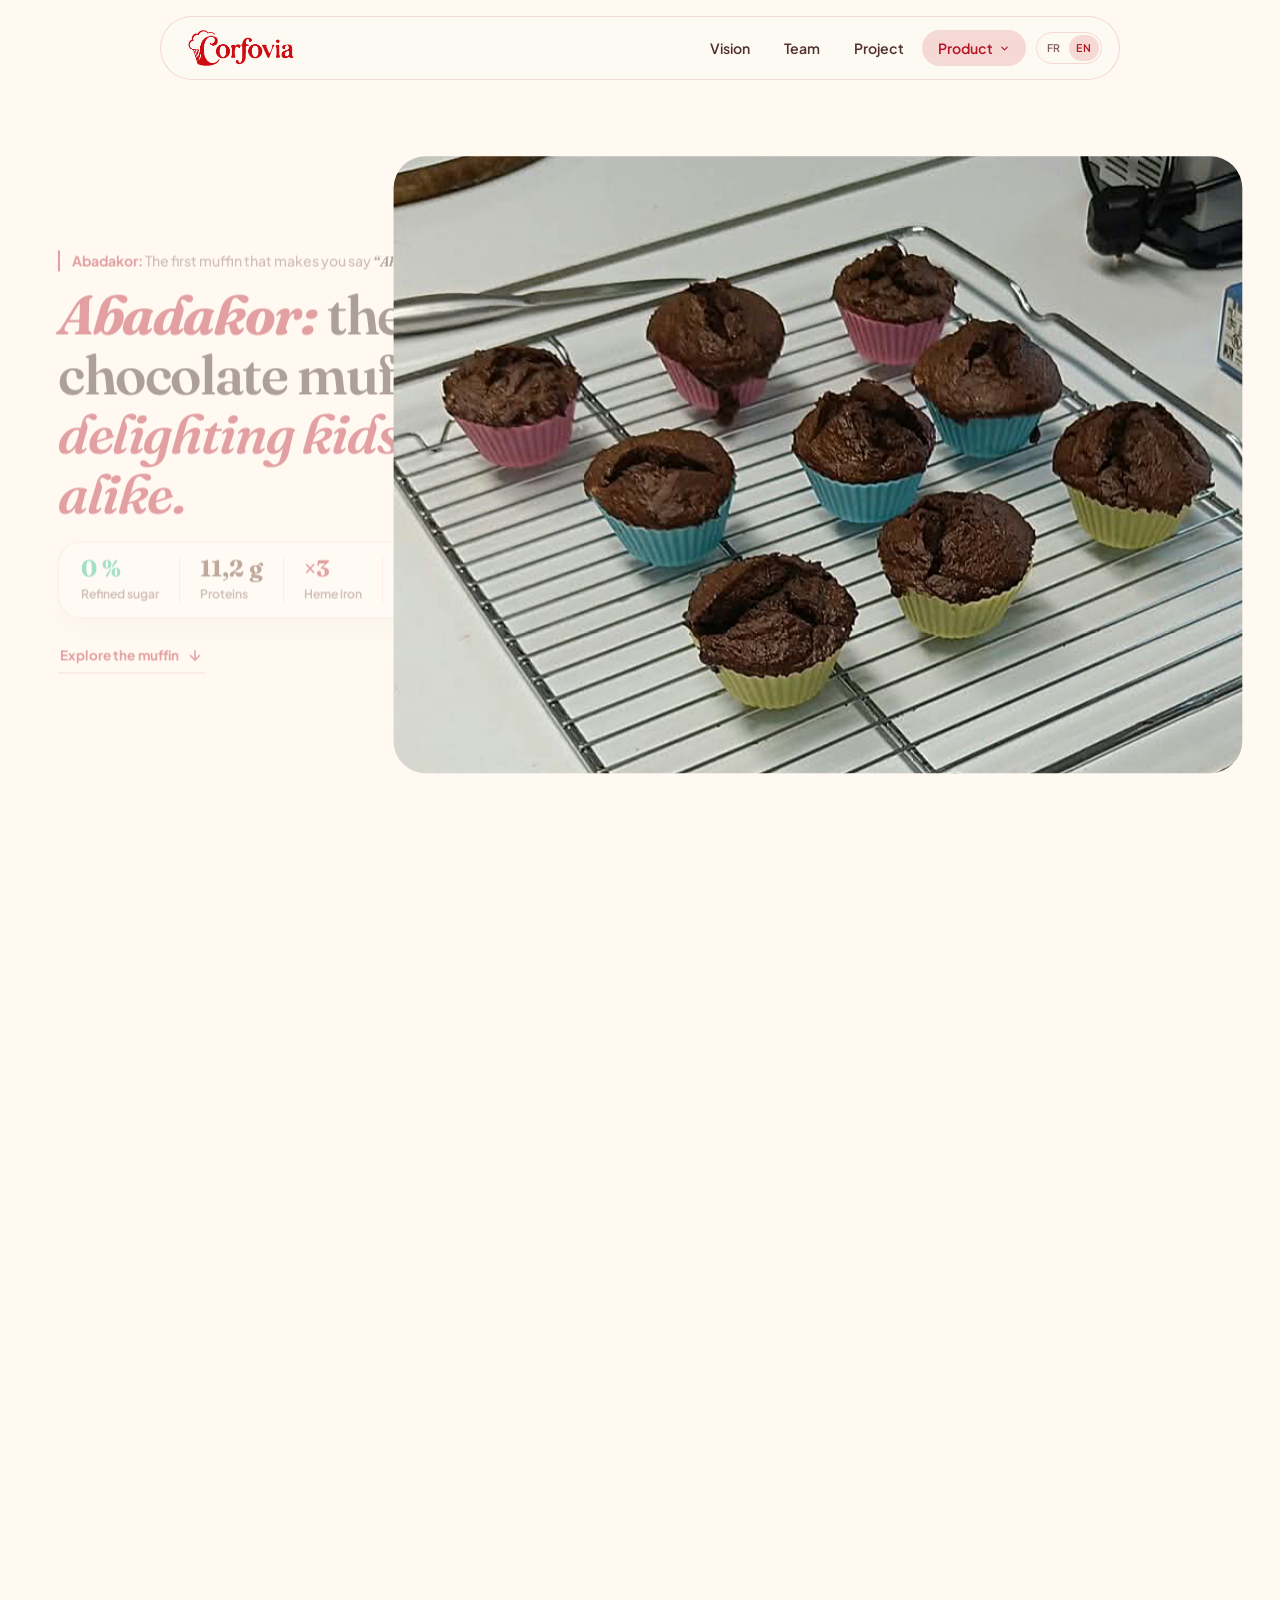
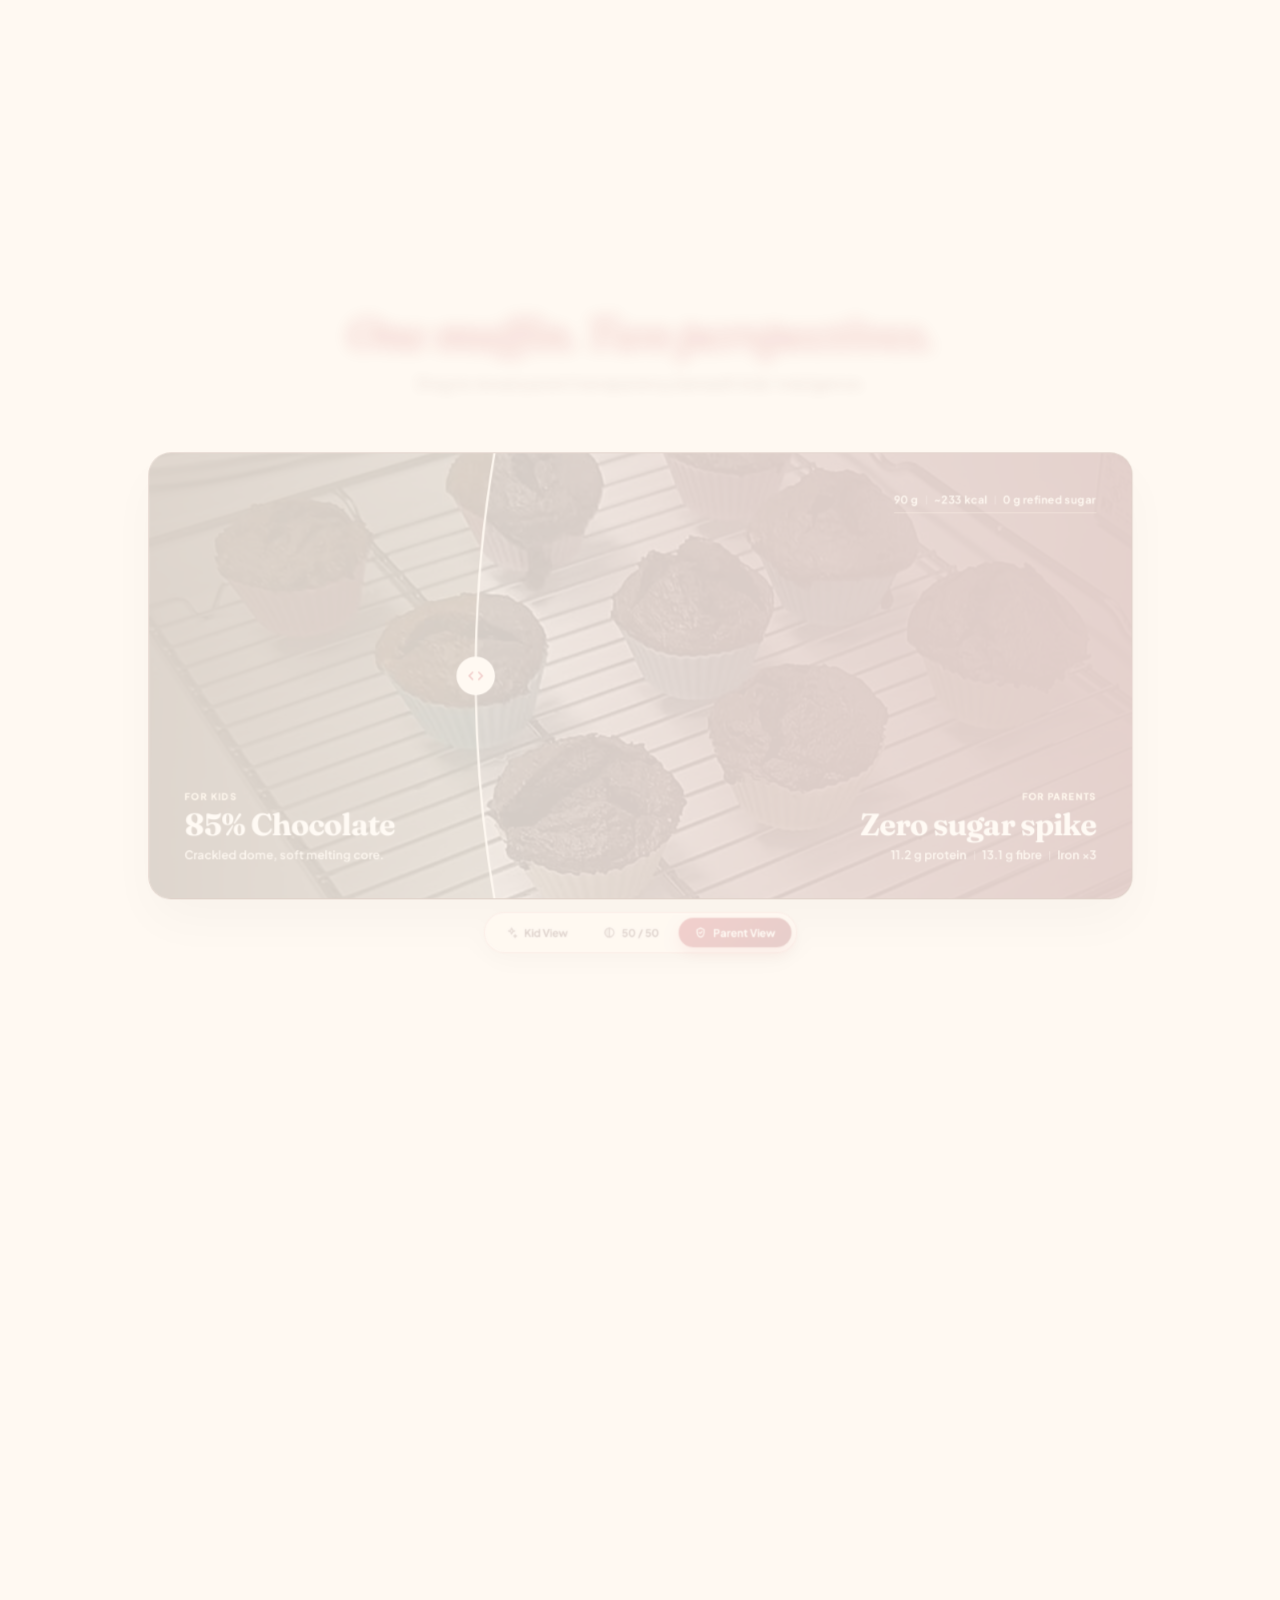
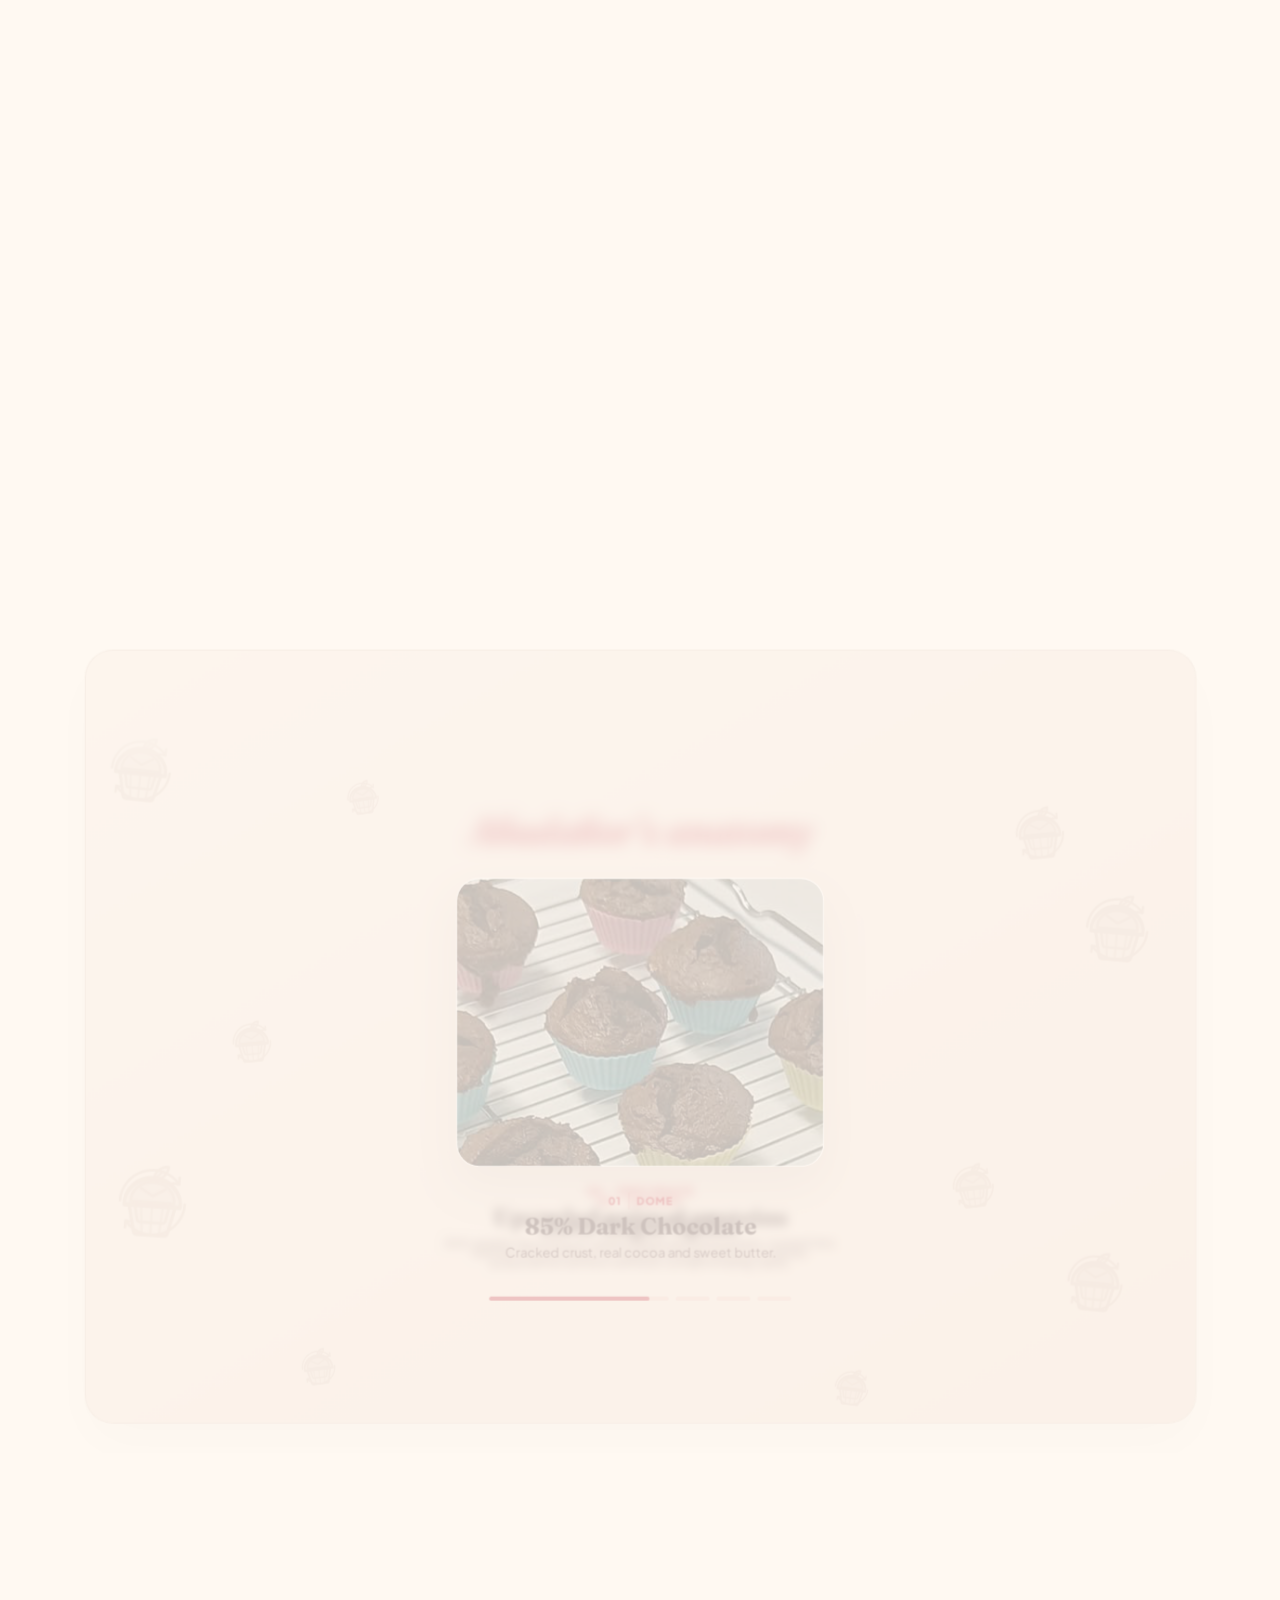
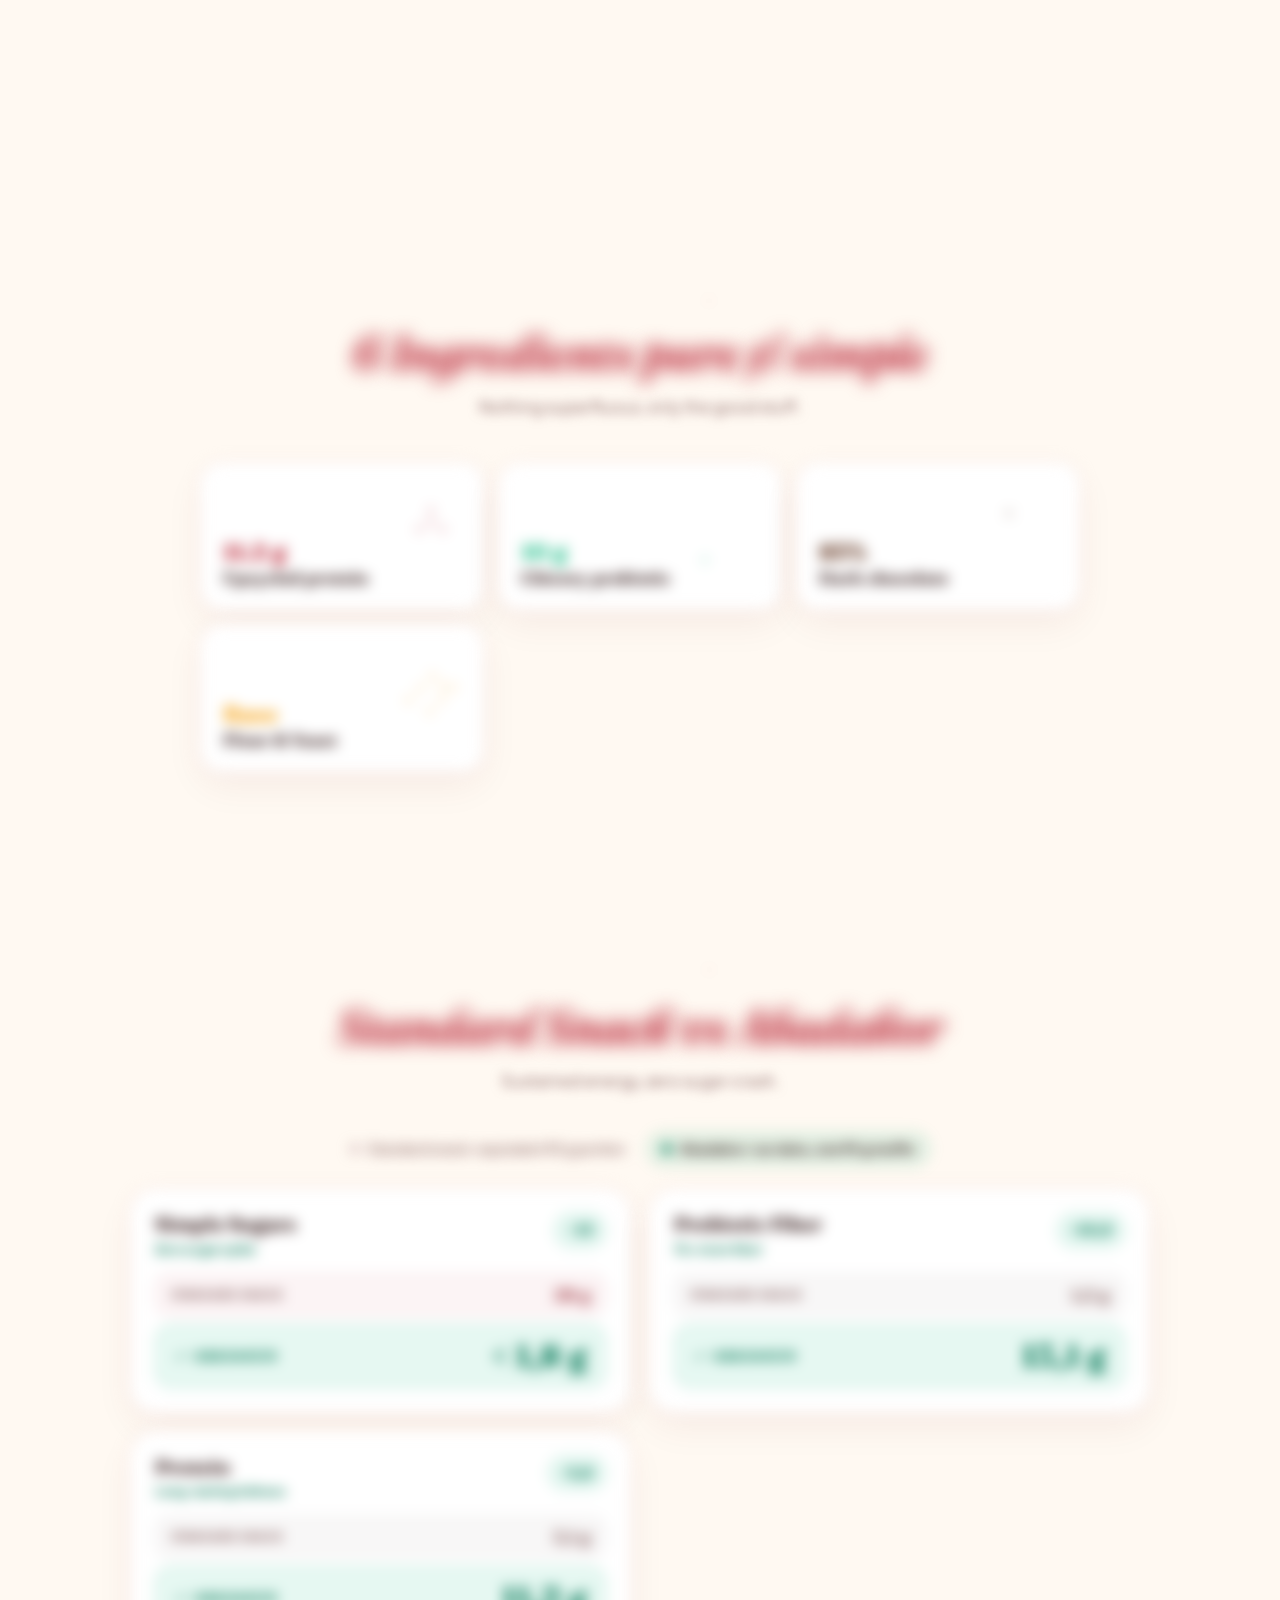
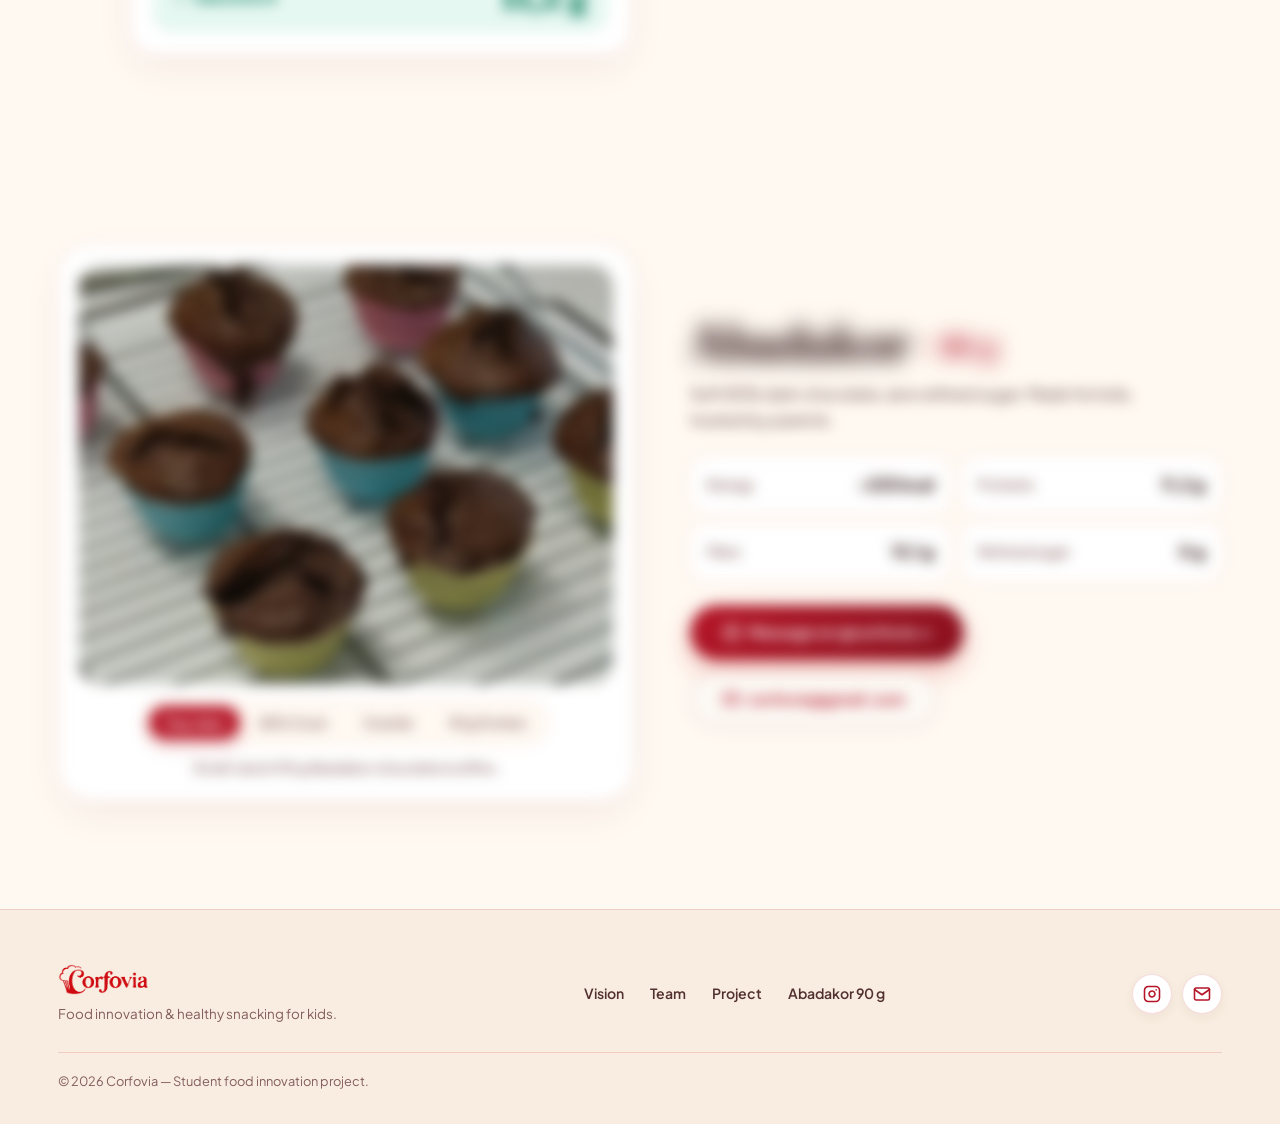
==== commit c313b81f: "refactor: reorganize project assets into brand and icon directories and update references" ====
--- a/products/abadakor/index.html
+++ b/products/abadakor/index.html
@@ -22,9 +22,9 @@
   <link rel="stylesheet" href="../../css/style.css">
   <link rel="stylesheet" href="../../css/responsive.css">
   <link rel="stylesheet" href="../../css/product.css">
-  <link rel="icon" type="image/png" sizes="32x32" href="/images/favicon-32x32.png?v=2">
-  <link rel="icon" type="image/png" sizes="16x16" href="/images/favicon-16x16.png?v=2">
-  <link rel="apple-touch-icon" sizes="180x180" href="/images/apple-touch-icon.png?v=2">
+  <link rel="icon" type="image/png" sizes="32x32" href="/images/icons/favicon-32x32.png?v=2">
+  <link rel="icon" type="image/png" sizes="16x16" href="/images/icons/favicon-16x16.png?v=2">
+  <link rel="apple-touch-icon" sizes="180x180" href="/images/icons/apple-touch-icon.png?v=2">
   <link rel="shortcut icon" href="/favicon.ico?v=2">
 </head>
 
@@ -34,7 +34,7 @@
   <header class="site-nav">
     <div class="nav-inner">
       <a href="/" class="nav-brand" aria-label="Corfovia Accueil">
-        <img class="nav-brand-logo" src="/images/logo-horizontal-corfovia.png" alt="Corfovia">
+        <img class="nav-brand-logo" src="/images/brand/logo-horizontal-corfovia.png" alt="Corfovia">
       </a>
 
       <button type="button" class="nav-current-badge" id="navMobileTrigger" aria-expanded="false"
@@ -66,7 +66,7 @@
             <div class="nav-dropdown-items">
               <a href="/products/abadakor/" class="nav-dropdown-item active-page" role="menuitem">
                 <div class="nav-dropdown-icon-wrap">
-                  <img src="/images/logo-horizontal-corfovia.png" alt="Abadakor" class="nav-dropdown-item-thumb">
+                  <img src="/images/brand/logo-horizontal-corfovia.png" alt="Abadakor" class="nav-dropdown-item-thumb">
                 </div>
                 <div class="nav-dropdown-item-info">
                   <div class="nav-dropdown-item-top">
@@ -154,7 +154,7 @@
 
           <!-- Calque photo unique : découpé sur l'emplacement puis agrandi au plein écran -->
           <div class="p-hero-bleed" id="pHeroBleed">
-            <img id="pHeroBleedImg" class="p-hero-bleed-img" src="/images/hero-muffins.jpg" width="800" height="707"
+            <img id="pHeroBleedImg" class="p-hero-bleed-img" src="/products/abadakor/images/hero-muffins.jpg" width="800" height="707"
               alt="Muffins Abadakor au chocolat noir 85 %" />
           </div>
         </div>
@@ -187,7 +187,7 @@
                 <!-- Back Layer : Parent Nutritional Lens (pure CSS GPU filter) -->
                 <div class="p-split-layer p-split-back">
                   <div class="p-split-photo-crop">
-                    <img src="/images/hero-muffins.jpg" alt="Analyse nutritionnelle muffin Abadakor"
+                    <img src="/products/abadakor/images/hero-muffins.jpg" alt="Analyse nutritionnelle muffin Abadakor"
                       class="p-split-img is-parent" />
                   </div>
                   <div class="p-split-parent-overlay">
@@ -211,7 +211,7 @@
                 <!-- Front Layer : Kid Indulgence (clipped via pure GPU CSS --split) -->
                 <div class="p-split-layer p-split-front" id="pSplitFront">
                   <div class="p-split-photo-crop">
-                    <img src="/images/hero-muffins.jpg" alt="Gourmandise chocolat noir Abadakor"
+                    <img src="/products/abadakor/images/hero-muffins.jpg" alt="Gourmandise chocolat noir Abadakor"
                       class="p-split-img is-kid" />
                   </div>
                   <div class="p-split-kid-overlay">
@@ -441,7 +441,7 @@
 
               <div class="p-story-photo-stage">
                 <div class="p-story-camera" id="pStoryCamera">
-                  <img src="/images/hero-muffins.jpg" alt="Anatomie du muffin Abadakor" class="p-raw-photo" />
+                  <img src="/products/abadakor/images/hero-muffins.jpg" alt="Anatomie du muffin Abadakor" class="p-raw-photo" />
                 </div>
               </div>
 
@@ -712,7 +712,7 @@
           <div class="p-gallery-stage" data-scroll-reveal>
             <div class="p-gallery-frame" id="pGalleryFrame">
               <div class="p-photo-plane p-gallery-camera" id="pGalleryCamera">
-                <img id="pGalleryImg" src="/images/hero-muffins.jpg" alt="Vues du muffin Abadakor"
+                <img id="pGalleryImg" src="/products/abadakor/images/hero-muffins.jpg" alt="Vues du muffin Abadakor"
                   class="p-raw-photo" />
               </div>
             </div>
@@ -720,12 +720,12 @@
             <div class="p-gallery-tabs">
               <div class="p-gallery-glider" id="pGalleryGlider" aria-hidden="true"></div>
               <button type="button" class="p-angle-btn is-active" data-view="face"
-                data-img-src="/images/hero-muffins.jpg" data-i18n="product.pill.face">Plateau</button>
-              <button type="button" class="p-angle-btn" data-view="dessus" data-img-src="/images/hero-muffins.jpg"
+                data-img-src="/products/abadakor/images/hero-muffins.jpg" data-i18n="product.pill.face">Plateau</button>
+              <button type="button" class="p-angle-btn" data-view="dessus" data-img-src="/products/abadakor/images/hero-muffins.jpg"
                 data-i18n="product.pill.dessus">Croûte 85 %</button>
-              <button type="button" class="p-angle-btn" data-view="coupe" data-img-src="/images/hero-muffins.jpg"
+              <button type="button" class="p-angle-btn" data-view="coupe" data-img-src="/products/abadakor/images/hero-muffins.jpg"
                 data-i18n="product.pill.coupe">Craquelé</button>
-              <button type="button" class="p-angle-btn" data-view="profil" data-img-src="/images/hero-muffins.jpg"
+              <button type="button" class="p-angle-btn" data-view="profil" data-img-src="/products/abadakor/images/hero-muffins.jpg"
                 data-i18n="product.pill.profil">Portion 90 g</button>
             </div>
 
@@ -783,7 +783,7 @@
         <div class="footer-main-row">
           <div class="footer-brand-col">
             <a href="/" class="nav-brand" aria-label="Corfovia Accueil">
-              <img class="nav-brand-logo" src="/images/logo-horizontal-corfovia.png" alt="Corfovia">
+              <img class="nav-brand-logo" src="/images/brand/logo-horizontal-corfovia.png" alt="Corfovia">
             </a>
             <p class="footer-brand-baseline" data-i18n="footer.baseline">
               Innovation alimentaire & goûter sain pour enfants.
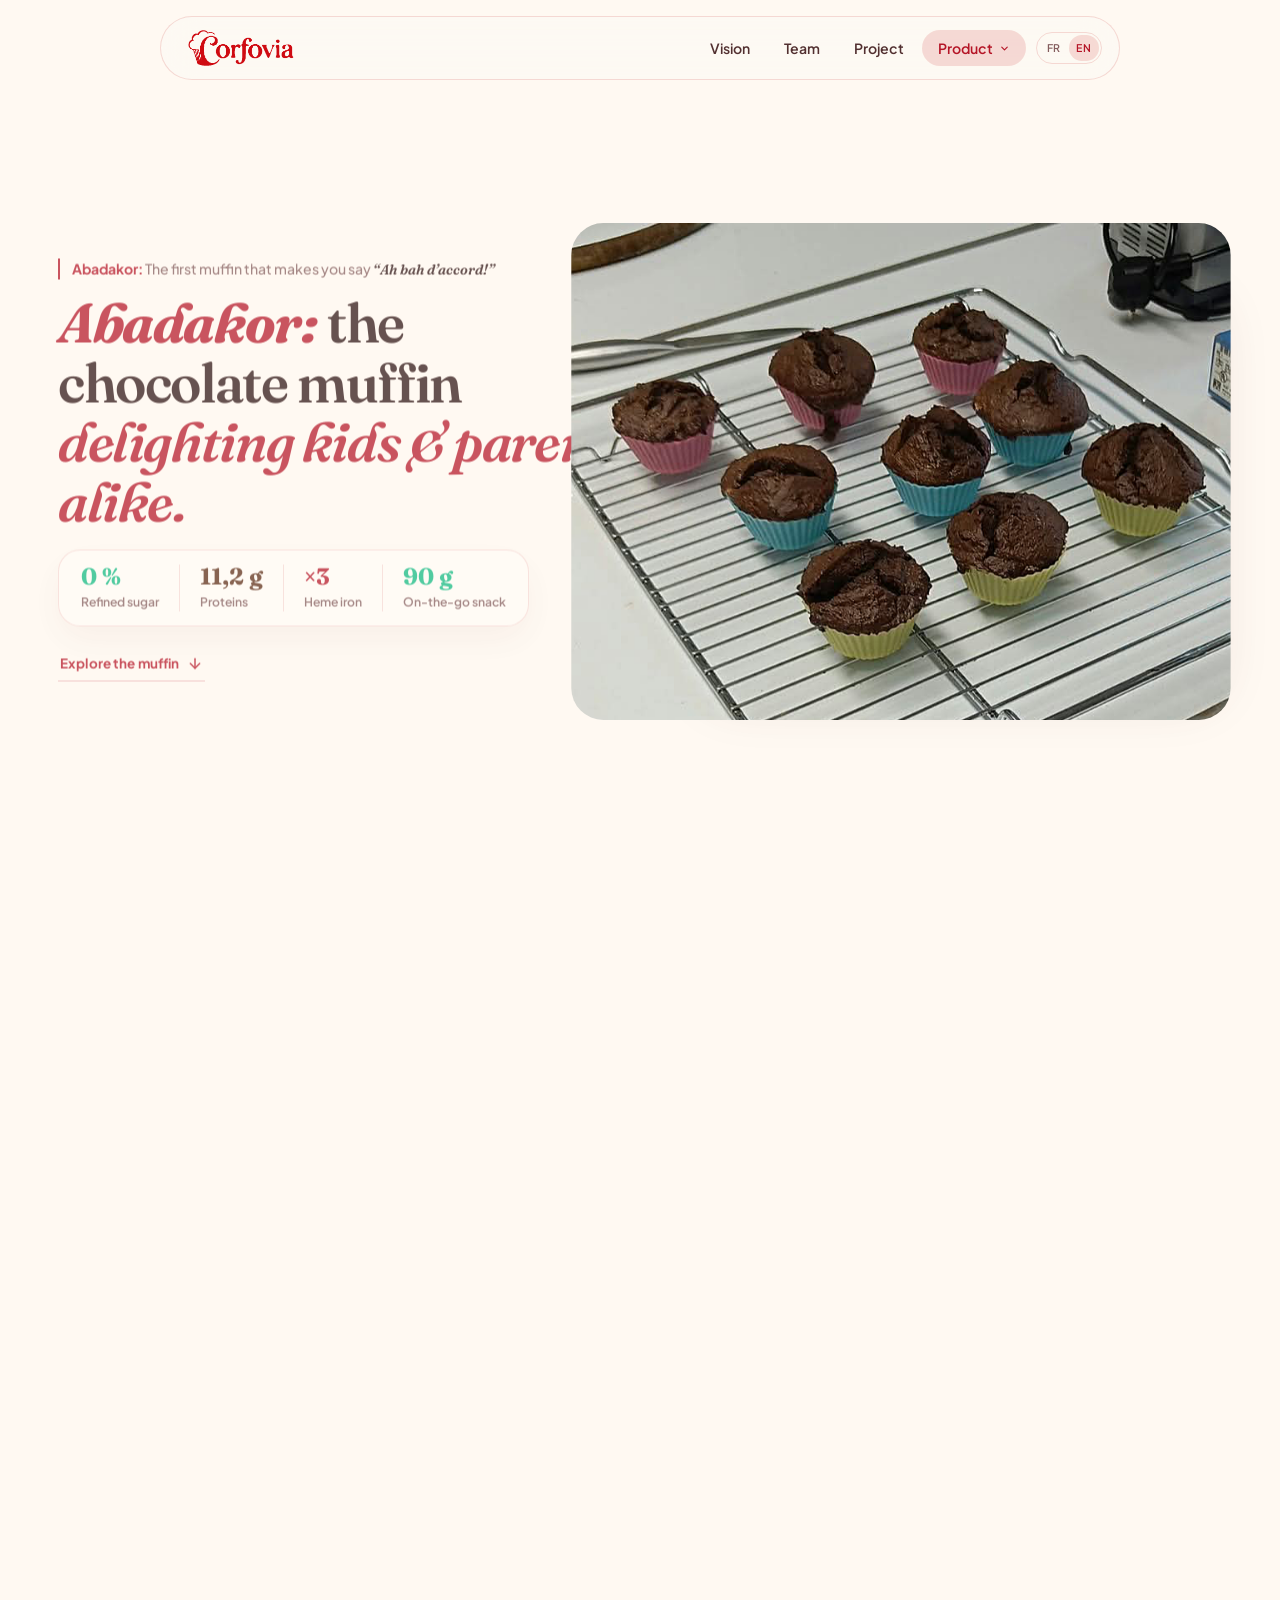
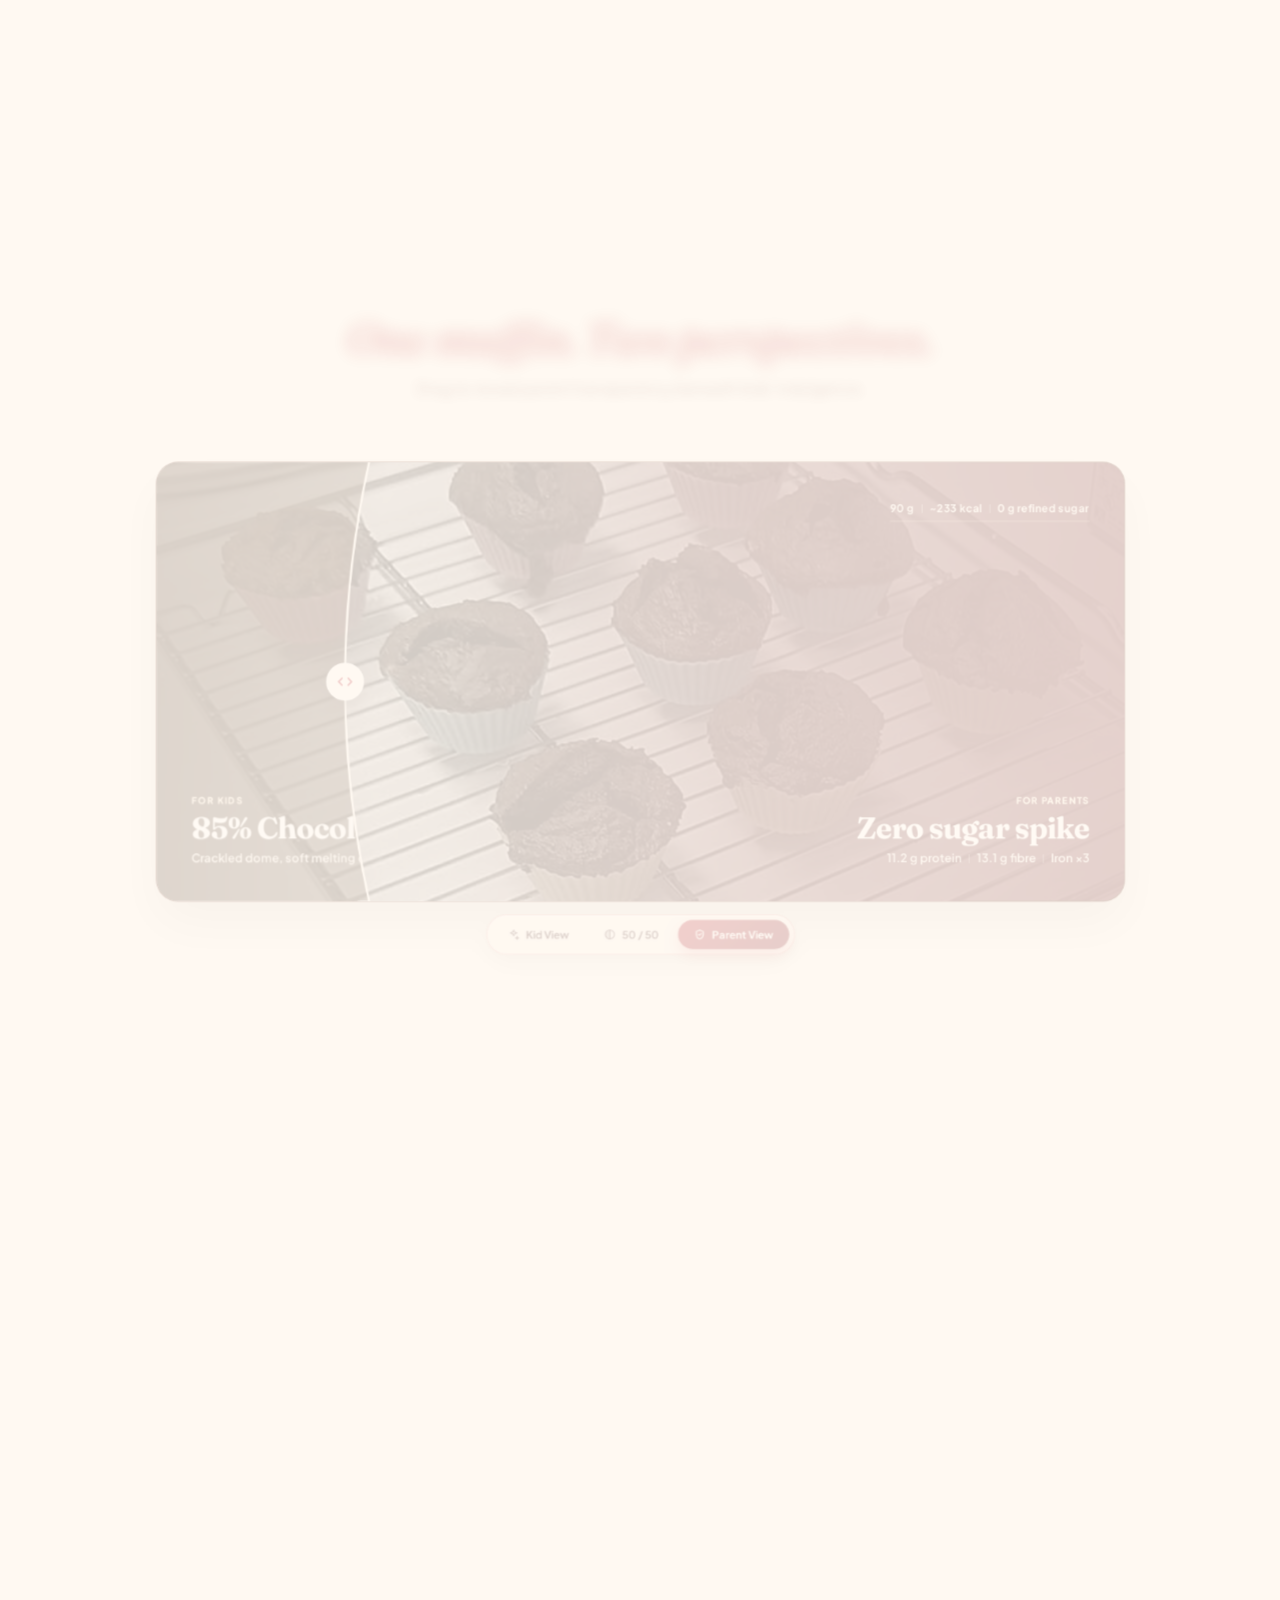
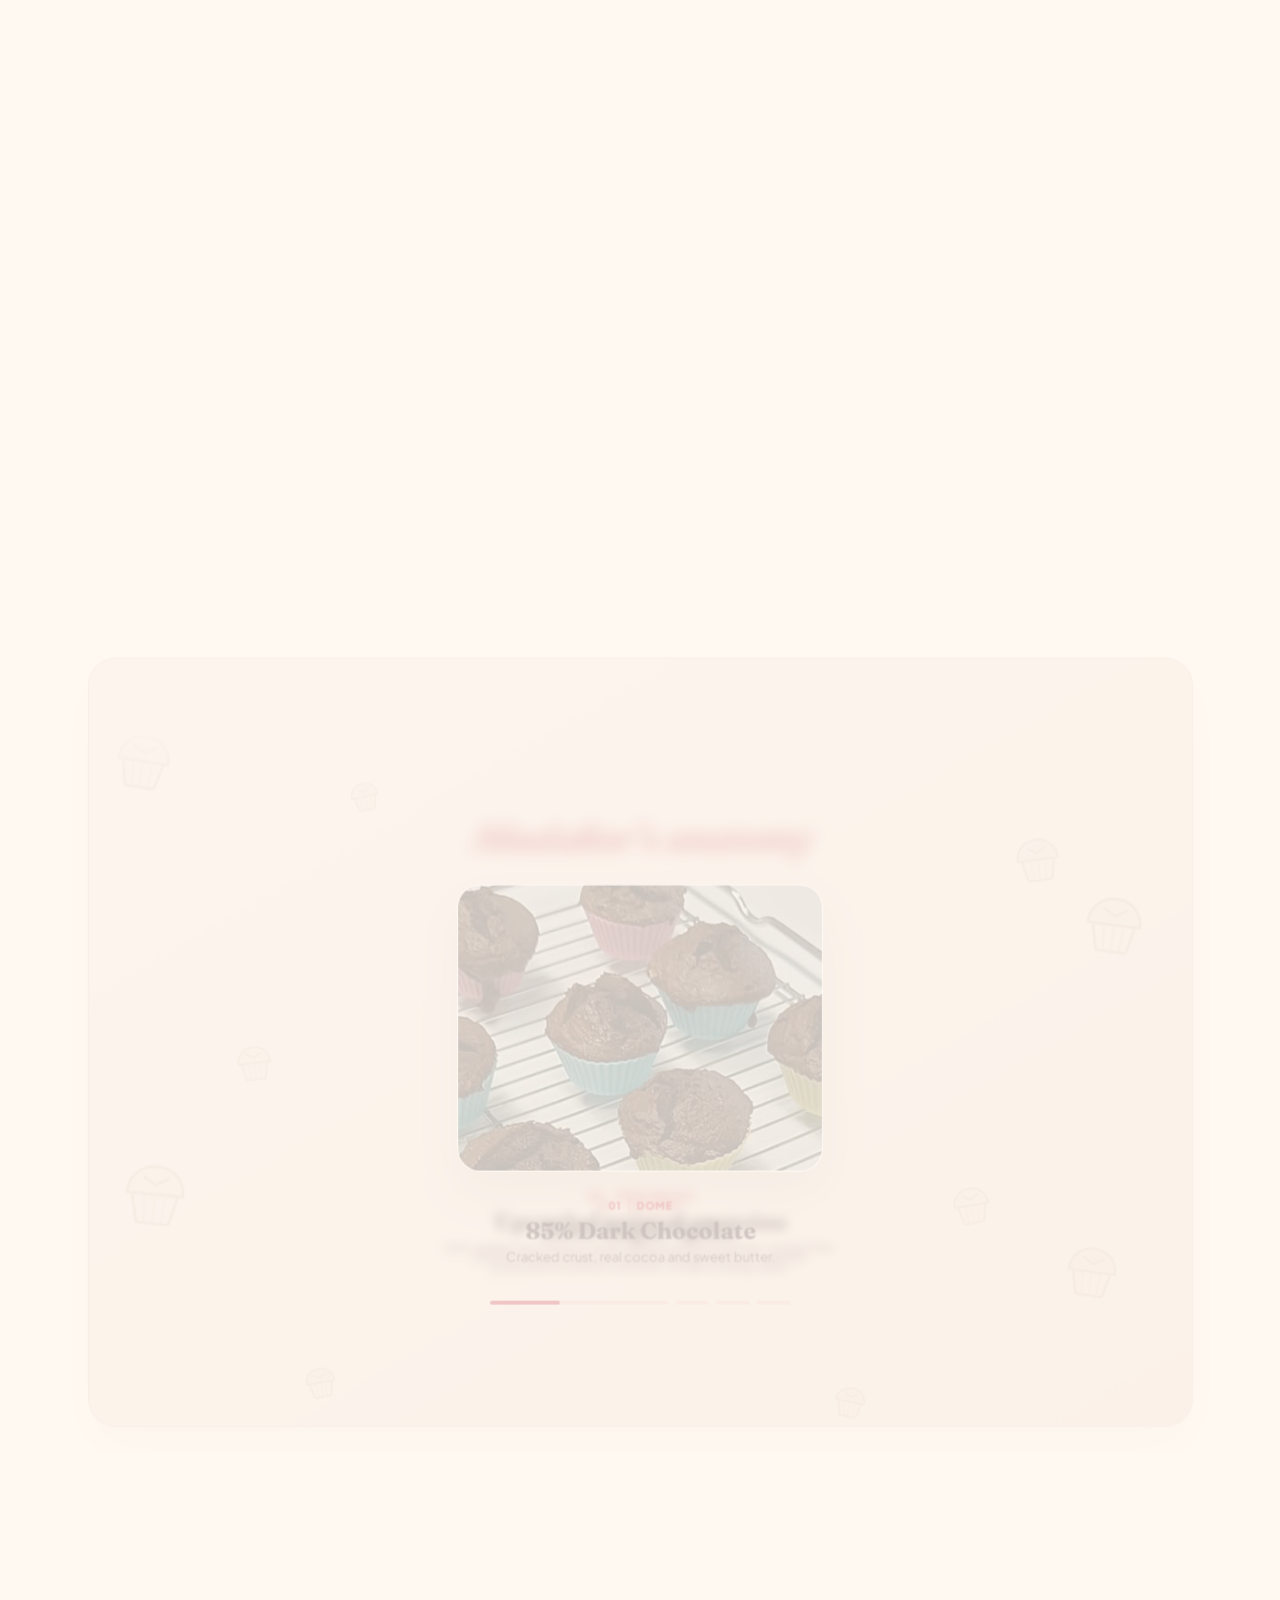
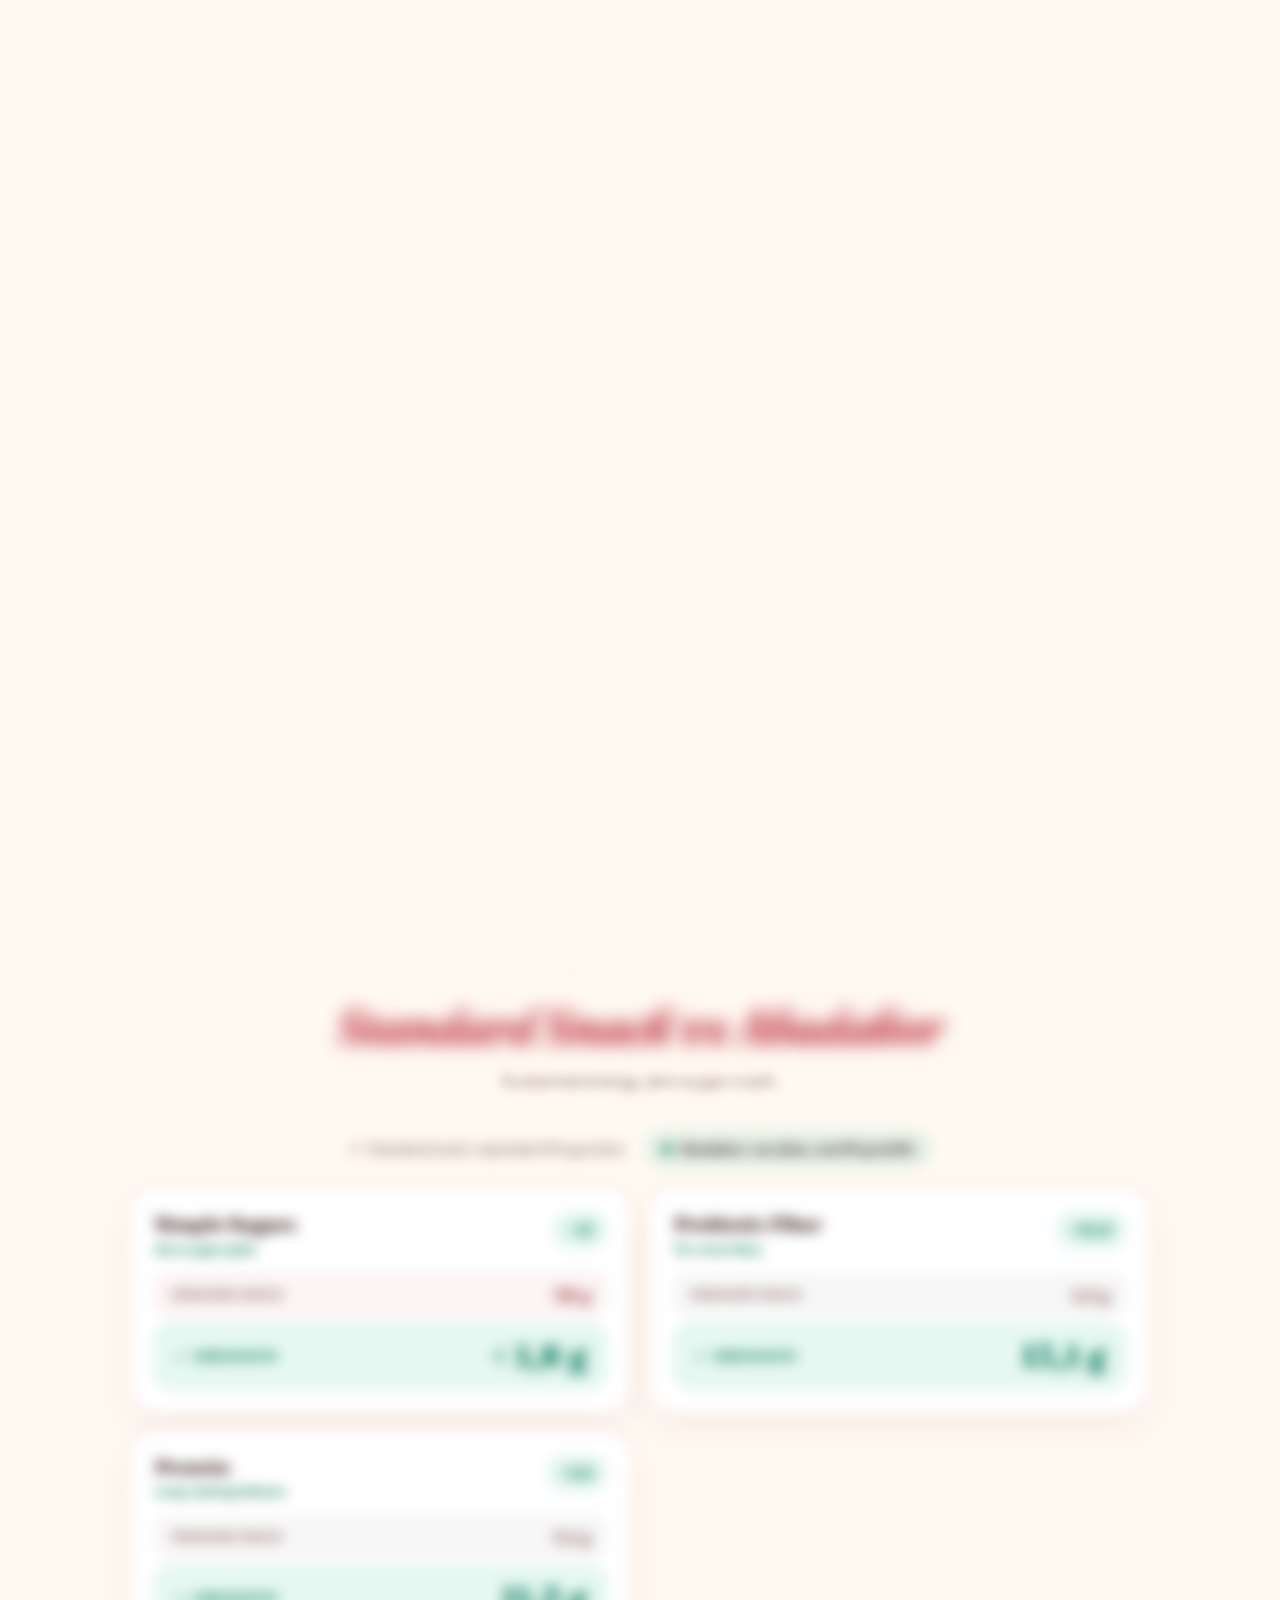
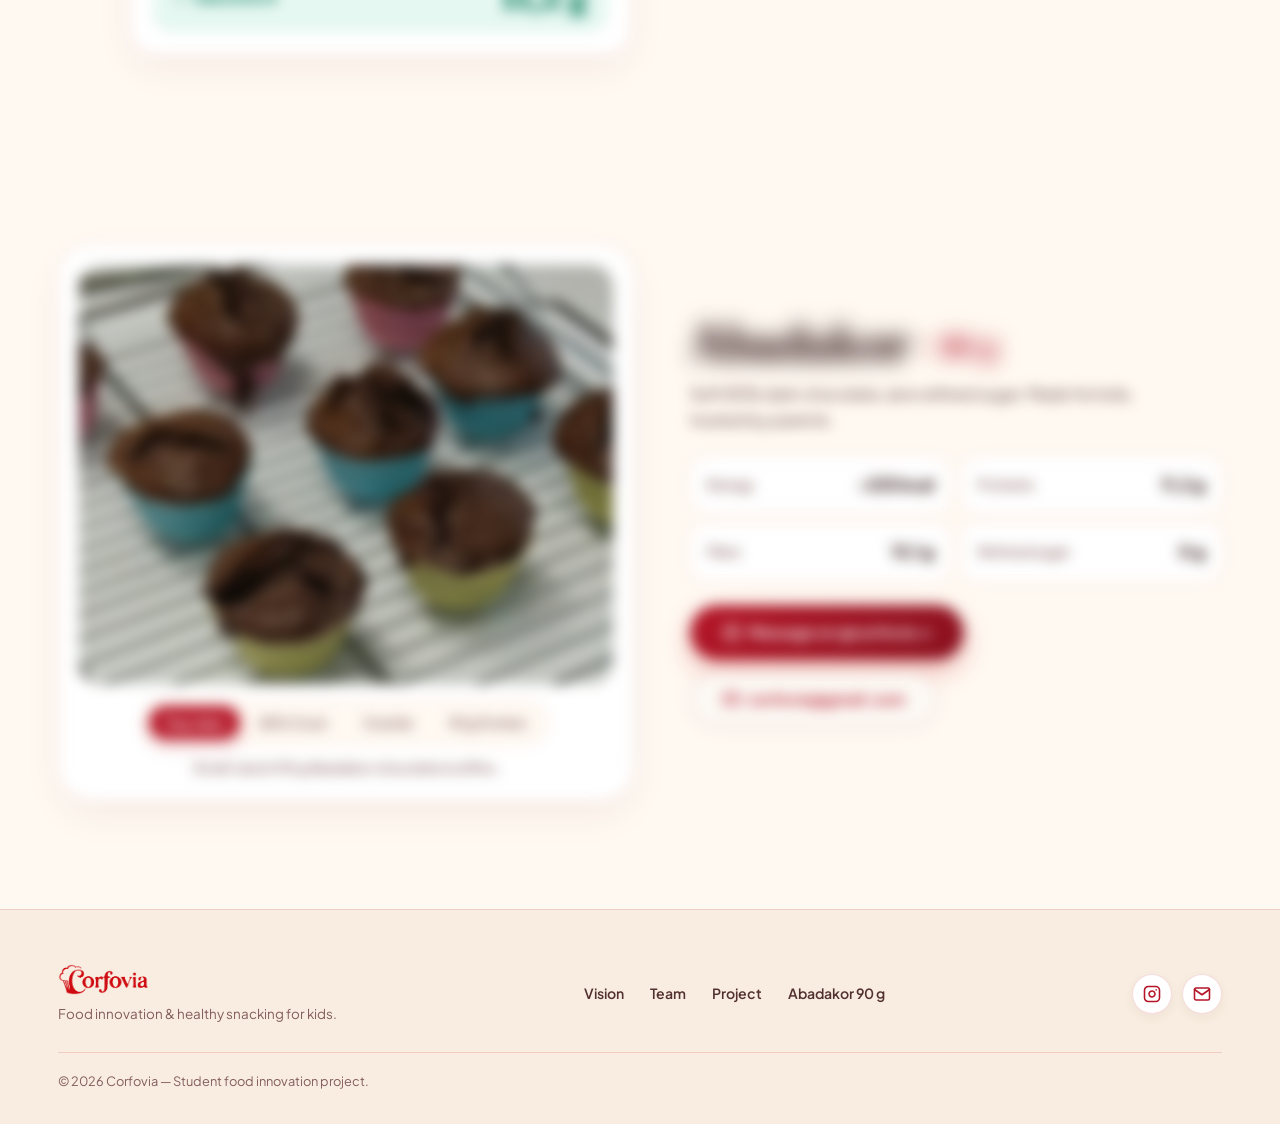
==== commit 7dd8ec27: "refactor: update product styles, animations, and logo assets" ====
--- a/products/abadakor/index.html
+++ b/products/abadakor/index.html
@@ -66,15 +66,14 @@
             <div class="nav-dropdown-items">
               <a href="/products/abadakor/" class="nav-dropdown-item active-page" role="menuitem">
                 <div class="nav-dropdown-icon-wrap">
-                  <img src="/images/brand/logo-horizontal-corfovia.png" alt="Abadakor" class="nav-dropdown-item-thumb">
+                  <img src="images/ABDK-logo.png" alt="Abadakor" class="nav-dropdown-item-thumb">
                 </div>
                 <div class="nav-dropdown-item-info">
                   <div class="nav-dropdown-item-top">
                     <span class="nav-dropdown-item-title">Abadakor</span>
                     <span class="nav-dropdown-item-badge" data-i18n="nav.badge.abadakor">90 g</span>
                   </div>
-                  <p class="nav-dropdown-item-desc" data-i18n="nav.dropdown.desc">Muffin chocolat 90 g, composition et
-                    points de vue.</p>
+                  <p class="nav-dropdown-item-desc" data-i18n="nav.dropdown.desc"></p>
                 </div>
                 <svg class="nav-dropdown-item-arrow" width="14" height="14" viewBox="0 0 24 24" fill="none"
                   stroke="currentColor" stroke-width="2.5" stroke-linecap="round" stroke-linejoin="round">
@@ -154,8 +153,8 @@
 
           <!-- Calque photo unique : découpé sur l'emplacement puis agrandi au plein écran -->
           <div class="p-hero-bleed" id="pHeroBleed">
-            <img id="pHeroBleedImg" class="p-hero-bleed-img" src="/products/abadakor/images/hero-muffins.jpg" width="800" height="707"
-              alt="Muffins Abadakor au chocolat noir 85 %" />
+            <img id="pHeroBleedImg" class="p-hero-bleed-img" src="/products/abadakor/images/hero-muffins.jpg"
+              width="800" height="707" alt="Muffins Abadakor au chocolat noir 85 %" />
           </div>
         </div>
       </div>
@@ -251,8 +250,7 @@
                   <svg class="p-split-btn-icon" width="15" height="15" viewBox="0 0 24 24" fill="none"
                     stroke="currentColor" stroke-width="2.1" stroke-linecap="round" stroke-linejoin="round"
                     aria-hidden="true">
-                    <path
-                      d="M12 3l1.9 4.5L18.5 9l-4.6 1.5L12 15l-1.9-4.5L5.5 9l4.6-1.5L12 3z" />
+                    <path d="M12 3l1.9 4.5L18.5 9l-4.6 1.5L12 15l-1.9-4.5L5.5 9l4.6-1.5L12 3z" />
                     <path d="M19 16l.9 2.1L22 19l-2.1.9L19 22l-.9-2.1L16 19l2.1-.9L19 16z" />
                   </svg>
                   <span data-i18n="product.split.btn.kid">Regard Enfant</span>
@@ -287,54 +285,6 @@
          ACT 3 : ANATOMIE — CARTE COLORÉE ARRONDIE STICKY + MONOGRAMMES MUFFIN ÉDITORIAUX
          ====================================================================== -->
     <section class="p-story-section" id="muffin-story">
-      <svg class="p-sprite" width="0" height="0" aria-hidden="true" focusable="false">
-        <!-- 01 Dôme : silhouette architecturale de muffin cuit craquelé -->
-        <symbol id="mfV0" viewBox="0 0 64 64">
-          <path d="M16 34 20.2 52.5a2.4 2.4 0 0 0 2.3 1.9h19a2.4 2.4 0 0 0 2.3-1.9L48 34z" fill="currentColor"
-            fill-opacity="0.12" stroke="currentColor" stroke-width="2" stroke-linejoin="round" />
-          <path d="M24.5 34.5 26 54M32 34.5v19.5M39.5 34.5 38 54" fill="none" stroke="currentColor" stroke-width="1.5"
-            stroke-opacity="0.5" stroke-linecap="round" />
-          <path d="M12.5 34c-.6-9.5 7-19.5 19.5-19.5S52.1 24.5 51.5 34z" fill="currentColor" fill-opacity="0.22"
-            stroke="currentColor" stroke-width="2" stroke-linejoin="round" />
-          <path d="M23.5 22.5 32 27.5l8.5-5" fill="none" stroke="currentColor" stroke-width="1.9" stroke-linecap="round"
-            stroke-linejoin="round" />
-        </symbol>
-        <!-- 02 Chicorée : silhouette de muffin + feuille botanique minimaliste -->
-        <symbol id="mfV1" viewBox="0 0 64 64">
-          <path d="M16 35 20.2 53a2.4 2.4 0 0 0 2.3 1.9h19a2.4 2.4 0 0 0 2.3-1.9L48 35z" fill="currentColor"
-            fill-opacity="0.12" stroke="currentColor" stroke-width="2" stroke-linejoin="round" />
-          <path d="M24.5 35.5 26 54.5M32 35.5v19M39.5 35.5 38 54.5" fill="none" stroke="currentColor" stroke-width="1.5"
-            stroke-opacity="0.5" stroke-linecap="round" />
-          <path d="M12.5 35c-.6-9.2 7-18.8 19.5-18.8S52.1 25.8 51.5 35z" fill="currentColor" fill-opacity="0.2"
-            stroke="currentColor" stroke-width="2" stroke-linejoin="round" />
-          <path d="M32 16c.2-5.4 4.2-9.2 9.8-9.2-.4 5.4-4.2 9.2-9.8 9.2z" fill="currentColor" fill-opacity="0.28"
-            stroke="currentColor" stroke-width="1.8" stroke-linejoin="round" />
-          <path d="M32 16l6.2-6" fill="none" stroke="currentColor" stroke-width="1.5" stroke-linecap="round" />
-        </symbol>
-        <!-- 03 Vitalité : silhouette de muffin + maillage nutritionnel géométrique -->
-        <symbol id="mfV2" viewBox="0 0 64 64">
-          <path d="M16 34 20.2 52.5a2.4 2.4 0 0 0 2.3 1.9h19a2.4 2.4 0 0 0 2.3-1.9L48 34z" fill="currentColor"
-            fill-opacity="0.12" stroke="currentColor" stroke-width="2" stroke-linejoin="round" />
-          <path d="M18.2 44h27.6M24.5 34.5 26 54M32 34.5v19.5M39.5 34.5 38 54" fill="none" stroke="currentColor"
-            stroke-width="1.5" stroke-opacity="0.52" stroke-linecap="round" />
-          <path d="M12.5 34c-.6-9.5 7-19.5 19.5-19.5S52.1 24.5 51.5 34z" fill="currentColor" fill-opacity="0.2"
-            stroke="currentColor" stroke-width="2" stroke-linejoin="round" />
-          <path d="M32 19.5l5 3v5.5l-5 3-5-3v-5.5z" fill="currentColor" fill-opacity="0.24" stroke="currentColor"
-            stroke-width="1.7" stroke-linejoin="round" />
-        </symbol>
-        <!-- 04 Anti-gaspi : muffin inscrit dans une boucle de valorisation circulaire -->
-        <symbol id="mfV3" viewBox="0 0 64 64">
-          <path style="transform: translateY(-2px);"
-            d="M19.5 34 22.2 46.5a2 2 0 0 0 2 1.5h15.6a2 2 0 0 0 2-1.5L44.5 34z" fill="currentColor" fill-opacity="0.12"
-            stroke="currentColor" stroke-width="1.9" stroke-linejoin="round" />
-          <path style="transform: translateY(-2px);" d="M17 34c-.5-7.2 5.4-14 15-14s15.5 6.8 15 14z" fill="currentColor"
-            fill-opacity="0.2" stroke="currentColor" stroke-width="1.9" stroke-linejoin="round" />
-          <path d="M9.5 32a22.5 22.5 0 0 1 40.2-13.8M54.5 32a22.5 22.5 0 0 1-40.2 13.8" fill="none"
-            stroke="currentColor" stroke-width="1.8" stroke-linecap="round" />
-          <path d="M45.5 17.8l4.2.4.1-4.6M18.5 46.2l-4.2-.4-.1 4.6" fill="none" stroke="currentColor" stroke-width="1.8"
-            stroke-linecap="round" stroke-linejoin="round" />
-        </symbol>
-      </svg>
       <div class="p-story-track" id="pStoryTrack">
         <div class="p-story-sticky" id="pStorySticky" data-step="0">
           <div class="p-story-panel" id="pStoryPanel">
@@ -347,86 +297,96 @@
               <span class="p-story-tint" data-tint="3"></span>
             </div>
 
-            <!-- Monogrammes muffin géométriques : variante selon chapitre, mouvement au scroll -->
+            <!-- Monogrammes muffin géométriques : morphing direct des paths SVG selon le chapitre -->
             <div class="p-story-bg" id="pStoryBg" aria-hidden="true">
               <span class="p-bg-muffin" style="--x:5%;--y:21%;--s:1.25;--dy:170px;--rot:-22deg;--k:0">
                 <svg viewBox="0 0 64 64">
-                  <use class="v0" href="#mfV0" />
-                  <use class="v1" href="#mfV1" />
-                  <use class="v2" href="#mfV2" />
-                  <use class="v3" href="#mfV3" />
+                  <path class="mf-cup" data-morph="cup" d="M 16 34 C 17.4 40.2 18.8 46.3 20.2 52.5 C 20.5 53.7 21.3 54.4 22.5 54.4 C 28.8 54.4 35.2 54.4 41.5 54.4 C 42.7 54.4 43.5 53.7 43.8 52.5 C 45.2 46.3 46.6 40.2 48 34 Z" />
+                  <path class="mf-dome" data-morph="dome" d="M 12.5 34 C 11.9 24.5 19.5 14.5 32 14.5 C 44.5 14.5 52.1 24.5 51.5 34 Z" />
+                  <path class="mf-ribs" data-morph="ribs" d="M 24.5 34.5 L 26 54 M 32 34.5 L 32 54 M 39.5 34.5 L 38 54" />
+                  <path class="mf-emblem" data-morph="emblem" d="M 23.5 22.5 C 26.3 24.2 29.2 25.8 32 27.5 C 34.8 25.8 37.7 24.2 40.5 22.5 C 38.5 23.5 36.5 24.5 34.8 25.5 C 33.8 26.2 32.9 26.8 32 27.5 C 29.2 25.8 26.3 24.2 23.5 22.5 Z" />
+                  <path class="mf-detail" data-morph="detail" d="M 32 22.5 C 32 22.5 32 22.5 32 22.5 C 32 22.5 32 22.5 32 22.5 M 32 22.5 L 32 22.5 L 32 22.5 M 32 22.5 C 32 22.5 32 22.5 32 22.5 C 32 22.5 32 22.5 32 22.5 M 32 22.5 L 32 22.5 L 32 22.5" />
                 </svg>
               </span>
               <span class="p-bg-muffin" style="--x:15%;--y:47%;--s:0.8;--dy:-120px;--rot:18deg;--k:1">
                 <svg viewBox="0 0 64 64">
-                  <use class="v0" href="#mfV0" />
-                  <use class="v1" href="#mfV1" />
-                  <use class="v2" href="#mfV2" />
-                  <use class="v3" href="#mfV3" />
+                  <path class="mf-cup" data-morph="cup" d="M 16 34 C 17.4 40.2 18.8 46.3 20.2 52.5 C 20.5 53.7 21.3 54.4 22.5 54.4 C 28.8 54.4 35.2 54.4 41.5 54.4 C 42.7 54.4 43.5 53.7 43.8 52.5 C 45.2 46.3 46.6 40.2 48 34 Z" />
+                  <path class="mf-dome" data-morph="dome" d="M 12.5 34 C 11.9 24.5 19.5 14.5 32 14.5 C 44.5 14.5 52.1 24.5 51.5 34 Z" />
+                  <path class="mf-ribs" data-morph="ribs" d="M 24.5 34.5 L 26 54 M 32 34.5 L 32 54 M 39.5 34.5 L 38 54" />
+                  <path class="mf-emblem" data-morph="emblem" d="M 23.5 22.5 C 26.3 24.2 29.2 25.8 32 27.5 C 34.8 25.8 37.7 24.2 40.5 22.5 C 38.5 23.5 36.5 24.5 34.8 25.5 C 33.8 26.2 32.9 26.8 32 27.5 C 29.2 25.8 26.3 24.2 23.5 22.5 Z" />
+                  <path class="mf-detail" data-morph="detail" d="M 32 22.5 C 32 22.5 32 22.5 32 22.5 C 32 22.5 32 22.5 32 22.5 M 32 22.5 L 32 22.5 L 32 22.5 M 32 22.5 C 32 22.5 32 22.5 32 22.5 C 32 22.5 32 22.5 32 22.5 M 32 22.5 L 32 22.5 L 32 22.5" />
                 </svg>
               </span>
               <span class="p-bg-muffin" style="--x:6%;--y:76%;--s:1.4;--dy:140px;--rot:-14deg;--k:2">
                 <svg viewBox="0 0 64 64">
-                  <use class="v0" href="#mfV0" />
-                  <use class="v1" href="#mfV1" />
-                  <use class="v2" href="#mfV2" />
-                  <use class="v3" href="#mfV3" />
+                  <path class="mf-cup" data-morph="cup" d="M 16 34 C 17.4 40.2 18.8 46.3 20.2 52.5 C 20.5 53.7 21.3 54.4 22.5 54.4 C 28.8 54.4 35.2 54.4 41.5 54.4 C 42.7 54.4 43.5 53.7 43.8 52.5 C 45.2 46.3 46.6 40.2 48 34 Z" />
+                  <path class="mf-dome" data-morph="dome" d="M 12.5 34 C 11.9 24.5 19.5 14.5 32 14.5 C 44.5 14.5 52.1 24.5 51.5 34 Z" />
+                  <path class="mf-ribs" data-morph="ribs" d="M 24.5 34.5 L 26 54 M 32 34.5 L 32 54 M 39.5 34.5 L 38 54" />
+                  <path class="mf-emblem" data-morph="emblem" d="M 23.5 22.5 C 26.3 24.2 29.2 25.8 32 27.5 C 34.8 25.8 37.7 24.2 40.5 22.5 C 38.5 23.5 36.5 24.5 34.8 25.5 C 33.8 26.2 32.9 26.8 32 27.5 C 29.2 25.8 26.3 24.2 23.5 22.5 Z" />
+                  <path class="mf-detail" data-morph="detail" d="M 32 22.5 C 32 22.5 32 22.5 32 22.5 C 32 22.5 32 22.5 32 22.5 M 32 22.5 L 32 22.5 L 32 22.5 M 32 22.5 C 32 22.5 32 22.5 32 22.5 C 32 22.5 32 22.5 32 22.5 M 32 22.5 L 32 22.5 L 32 22.5" />
                 </svg>
               </span>
               <span class="p-bg-muffin" style="--x:21%;--y:90%;--s:0.7;--dy:-90px;--rot:26deg;--k:3">
                 <svg viewBox="0 0 64 64">
-                  <use class="v0" href="#mfV0" />
-                  <use class="v1" href="#mfV1" />
-                  <use class="v2" href="#mfV2" />
-                  <use class="v3" href="#mfV3" />
+                  <path class="mf-cup" data-morph="cup" d="M 16 34 C 17.4 40.2 18.8 46.3 20.2 52.5 C 20.5 53.7 21.3 54.4 22.5 54.4 C 28.8 54.4 35.2 54.4 41.5 54.4 C 42.7 54.4 43.5 53.7 43.8 52.5 C 45.2 46.3 46.6 40.2 48 34 Z" />
+                  <path class="mf-dome" data-morph="dome" d="M 12.5 34 C 11.9 24.5 19.5 14.5 32 14.5 C 44.5 14.5 52.1 24.5 51.5 34 Z" />
+                  <path class="mf-ribs" data-morph="ribs" d="M 24.5 34.5 L 26 54 M 32 34.5 L 32 54 M 39.5 34.5 L 38 54" />
+                  <path class="mf-emblem" data-morph="emblem" d="M 23.5 22.5 C 26.3 24.2 29.2 25.8 32 27.5 C 34.8 25.8 37.7 24.2 40.5 22.5 C 38.5 23.5 36.5 24.5 34.8 25.5 C 33.8 26.2 32.9 26.8 32 27.5 C 29.2 25.8 26.3 24.2 23.5 22.5 Z" />
+                  <path class="mf-detail" data-morph="detail" d="M 32 22.5 C 32 22.5 32 22.5 32 22.5 C 32 22.5 32 22.5 32 22.5 M 32 22.5 L 32 22.5 L 32 22.5 M 32 22.5 C 32 22.5 32 22.5 32 22.5 C 32 22.5 32 22.5 32 22.5 M 32 22.5 L 32 22.5 L 32 22.5" />
                 </svg>
               </span>
               <span class="p-bg-muffin" style="--x:86%;--y:19%;--s:1.0;--dy:-150px;--rot:20deg;--k:4">
                 <svg viewBox="0 0 64 64">
-                  <use class="v0" href="#mfV0" />
-                  <use class="v1" href="#mfV1" />
-                  <use class="v2" href="#mfV2" />
-                  <use class="v3" href="#mfV3" />
+                  <path class="mf-cup" data-morph="cup" d="M 16 34 C 17.4 40.2 18.8 46.3 20.2 52.5 C 20.5 53.7 21.3 54.4 22.5 54.4 C 28.8 54.4 35.2 54.4 41.5 54.4 C 42.7 54.4 43.5 53.7 43.8 52.5 C 45.2 46.3 46.6 40.2 48 34 Z" />
+                  <path class="mf-dome" data-morph="dome" d="M 12.5 34 C 11.9 24.5 19.5 14.5 32 14.5 C 44.5 14.5 52.1 24.5 51.5 34 Z" />
+                  <path class="mf-ribs" data-morph="ribs" d="M 24.5 34.5 L 26 54 M 32 34.5 L 32 54 M 39.5 34.5 L 38 54" />
+                  <path class="mf-emblem" data-morph="emblem" d="M 23.5 22.5 C 26.3 24.2 29.2 25.8 32 27.5 C 34.8 25.8 37.7 24.2 40.5 22.5 C 38.5 23.5 36.5 24.5 34.8 25.5 C 33.8 26.2 32.9 26.8 32 27.5 C 29.2 25.8 26.3 24.2 23.5 22.5 Z" />
+                  <path class="mf-detail" data-morph="detail" d="M 32 22.5 C 32 22.5 32 22.5 32 22.5 C 32 22.5 32 22.5 32 22.5 M 32 22.5 L 32 22.5 L 32 22.5 M 32 22.5 C 32 22.5 32 22.5 32 22.5 C 32 22.5 32 22.5 32 22.5 M 32 22.5 L 32 22.5 L 32 22.5" />
                 </svg>
               </span>
               <span class="p-bg-muffin" style="--x:93%;--y:40%;--s:1.3;--dy:120px;--rot:-18deg;--k:5">
                 <svg viewBox="0 0 64 64">
-                  <use class="v0" href="#mfV0" />
-                  <use class="v1" href="#mfV1" />
-                  <use class="v2" href="#mfV2" />
-                  <use class="v3" href="#mfV3" />
+                  <path class="mf-cup" data-morph="cup" d="M 16 34 C 17.4 40.2 18.8 46.3 20.2 52.5 C 20.5 53.7 21.3 54.4 22.5 54.4 C 28.8 54.4 35.2 54.4 41.5 54.4 C 42.7 54.4 43.5 53.7 43.8 52.5 C 45.2 46.3 46.6 40.2 48 34 Z" />
+                  <path class="mf-dome" data-morph="dome" d="M 12.5 34 C 11.9 24.5 19.5 14.5 32 14.5 C 44.5 14.5 52.1 24.5 51.5 34 Z" />
+                  <path class="mf-ribs" data-morph="ribs" d="M 24.5 34.5 L 26 54 M 32 34.5 L 32 54 M 39.5 34.5 L 38 54" />
+                  <path class="mf-emblem" data-morph="emblem" d="M 23.5 22.5 C 26.3 24.2 29.2 25.8 32 27.5 C 34.8 25.8 37.7 24.2 40.5 22.5 C 38.5 23.5 36.5 24.5 34.8 25.5 C 33.8 26.2 32.9 26.8 32 27.5 C 29.2 25.8 26.3 24.2 23.5 22.5 Z" />
+                  <path class="mf-detail" data-morph="detail" d="M 32 22.5 C 32 22.5 32 22.5 32 22.5 C 32 22.5 32 22.5 32 22.5 M 32 22.5 L 32 22.5 L 32 22.5 M 32 22.5 C 32 22.5 32 22.5 32 22.5 C 32 22.5 32 22.5 32 22.5 M 32 22.5 L 32 22.5 L 32 22.5" />
                 </svg>
               </span>
               <span class="p-bg-muffin" style="--x:80%;--y:66%;--s:0.85;--dy:-110px;--rot:24deg;--k:6">
                 <svg viewBox="0 0 64 64">
-                  <use class="v0" href="#mfV0" />
-                  <use class="v1" href="#mfV1" />
-                  <use class="v2" href="#mfV2" />
-                  <use class="v3" href="#mfV3" />
+                  <path class="mf-cup" data-morph="cup" d="M 16 34 C 17.4 40.2 18.8 46.3 20.2 52.5 C 20.5 53.7 21.3 54.4 22.5 54.4 C 28.8 54.4 35.2 54.4 41.5 54.4 C 42.7 54.4 43.5 53.7 43.8 52.5 C 45.2 46.3 46.6 40.2 48 34 Z" />
+                  <path class="mf-dome" data-morph="dome" d="M 12.5 34 C 11.9 24.5 19.5 14.5 32 14.5 C 44.5 14.5 52.1 24.5 51.5 34 Z" />
+                  <path class="mf-ribs" data-morph="ribs" d="M 24.5 34.5 L 26 54 M 32 34.5 L 32 54 M 39.5 34.5 L 38 54" />
+                  <path class="mf-emblem" data-morph="emblem" d="M 23.5 22.5 C 26.3 24.2 29.2 25.8 32 27.5 C 34.8 25.8 37.7 24.2 40.5 22.5 C 38.5 23.5 36.5 24.5 34.8 25.5 C 33.8 26.2 32.9 26.8 32 27.5 C 29.2 25.8 26.3 24.2 23.5 22.5 Z" />
+                  <path class="mf-detail" data-morph="detail" d="M 32 22.5 C 32 22.5 32 22.5 32 22.5 C 32 22.5 32 22.5 32 22.5 M 32 22.5 L 32 22.5 L 32 22.5 M 32 22.5 C 32 22.5 32 22.5 32 22.5 C 32 22.5 32 22.5 32 22.5 M 32 22.5 L 32 22.5 L 32 22.5" />
                 </svg>
               </span>
               <span class="p-bg-muffin" style="--x:91%;--y:87%;--s:1.15;--dy:160px;--rot:-20deg;--k:7">
                 <svg viewBox="0 0 64 64">
-                  <use class="v0" href="#mfV0" />
-                  <use class="v1" href="#mfV1" />
-                  <use class="v2" href="#mfV2" />
-                  <use class="v3" href="#mfV3" />
+                  <path class="mf-cup" data-morph="cup" d="M 16 34 C 17.4 40.2 18.8 46.3 20.2 52.5 C 20.5 53.7 21.3 54.4 22.5 54.4 C 28.8 54.4 35.2 54.4 41.5 54.4 C 42.7 54.4 43.5 53.7 43.8 52.5 C 45.2 46.3 46.6 40.2 48 34 Z" />
+                  <path class="mf-dome" data-morph="dome" d="M 12.5 34 C 11.9 24.5 19.5 14.5 32 14.5 C 44.5 14.5 52.1 24.5 51.5 34 Z" />
+                  <path class="mf-ribs" data-morph="ribs" d="M 24.5 34.5 L 26 54 M 32 34.5 L 32 54 M 39.5 34.5 L 38 54" />
+                  <path class="mf-emblem" data-morph="emblem" d="M 23.5 22.5 C 26.3 24.2 29.2 25.8 32 27.5 C 34.8 25.8 37.7 24.2 40.5 22.5 C 38.5 23.5 36.5 24.5 34.8 25.5 C 33.8 26.2 32.9 26.8 32 27.5 C 29.2 25.8 26.3 24.2 23.5 22.5 Z" />
+                  <path class="mf-detail" data-morph="detail" d="M 32 22.5 C 32 22.5 32 22.5 32 22.5 C 32 22.5 32 22.5 32 22.5 M 32 22.5 L 32 22.5 L 32 22.5 M 32 22.5 C 32 22.5 32 22.5 32 22.5 C 32 22.5 32 22.5 32 22.5 M 32 22.5 L 32 22.5 L 32 22.5" />
                 </svg>
               </span>
               <span class="p-bg-muffin" style="--x:25%;--y:22%;--s:0.65;--dy:90px;--rot:30deg;--k:8">
                 <svg viewBox="0 0 64 64">
-                  <use class="v0" href="#mfV0" />
-                  <use class="v1" href="#mfV1" />
-                  <use class="v2" href="#mfV2" />
-                  <use class="v3" href="#mfV3" />
+                  <path class="mf-cup" data-morph="cup" d="M 16 34 C 17.4 40.2 18.8 46.3 20.2 52.5 C 20.5 53.7 21.3 54.4 22.5 54.4 C 28.8 54.4 35.2 54.4 41.5 54.4 C 42.7 54.4 43.5 53.7 43.8 52.5 C 45.2 46.3 46.6 40.2 48 34 Z" />
+                  <path class="mf-dome" data-morph="dome" d="M 12.5 34 C 11.9 24.5 19.5 14.5 32 14.5 C 44.5 14.5 52.1 24.5 51.5 34 Z" />
+                  <path class="mf-ribs" data-morph="ribs" d="M 24.5 34.5 L 26 54 M 32 34.5 L 32 54 M 39.5 34.5 L 38 54" />
+                  <path class="mf-emblem" data-morph="emblem" d="M 23.5 22.5 C 26.3 24.2 29.2 25.8 32 27.5 C 34.8 25.8 37.7 24.2 40.5 22.5 C 38.5 23.5 36.5 24.5 34.8 25.5 C 33.8 26.2 32.9 26.8 32 27.5 C 29.2 25.8 26.3 24.2 23.5 22.5 Z" />
+                  <path class="mf-detail" data-morph="detail" d="M 32 22.5 C 32 22.5 32 22.5 32 22.5 C 32 22.5 32 22.5 32 22.5 M 32 22.5 L 32 22.5 L 32 22.5 M 32 22.5 C 32 22.5 32 22.5 32 22.5 C 32 22.5 32 22.5 32 22.5 M 32 22.5 L 32 22.5 L 32 22.5" />
                 </svg>
               </span>
               <span class="p-bg-muffin" style="--x:69%;--y:93%;--s:0.7;--dy:-80px;--rot:-26deg;--k:9">
                 <svg viewBox="0 0 64 64">
-                  <use class="v0" href="#mfV0" />
-                  <use class="v1" href="#mfV1" />
-                  <use class="v2" href="#mfV2" />
-                  <use class="v3" href="#mfV3" />
+                  <path class="mf-cup" data-morph="cup" d="M 16 34 C 17.4 40.2 18.8 46.3 20.2 52.5 C 20.5 53.7 21.3 54.4 22.5 54.4 C 28.8 54.4 35.2 54.4 41.5 54.4 C 42.7 54.4 43.5 53.7 43.8 52.5 C 45.2 46.3 46.6 40.2 48 34 Z" />
+                  <path class="mf-dome" data-morph="dome" d="M 12.5 34 C 11.9 24.5 19.5 14.5 32 14.5 C 44.5 14.5 52.1 24.5 51.5 34 Z" />
+                  <path class="mf-ribs" data-morph="ribs" d="M 24.5 34.5 L 26 54 M 32 34.5 L 32 54 M 39.5 34.5 L 38 54" />
+                  <path class="mf-emblem" data-morph="emblem" d="M 23.5 22.5 C 26.3 24.2 29.2 25.8 32 27.5 C 34.8 25.8 37.7 24.2 40.5 22.5 C 38.5 23.5 36.5 24.5 34.8 25.5 C 33.8 26.2 32.9 26.8 32 27.5 C 29.2 25.8 26.3 24.2 23.5 22.5 Z" />
+                  <path class="mf-detail" data-morph="detail" d="M 32 22.5 C 32 22.5 32 22.5 32 22.5 C 32 22.5 32 22.5 32 22.5 M 32 22.5 L 32 22.5 L 32 22.5 M 32 22.5 C 32 22.5 32 22.5 32 22.5 C 32 22.5 32 22.5 32 22.5 M 32 22.5 L 32 22.5 L 32 22.5" />
                 </svg>
               </span>
             </div>
@@ -441,7 +401,8 @@
 
               <div class="p-story-photo-stage">
                 <div class="p-story-camera" id="pStoryCamera">
-                  <img src="/products/abadakor/images/hero-muffins.jpg" alt="Anatomie du muffin Abadakor" class="p-raw-photo" />
+                  <img src="/products/abadakor/images/hero-muffins.jpg" alt="Anatomie du muffin Abadakor"
+                    class="p-raw-photo" />
                 </div>
               </div>
 
@@ -721,12 +682,15 @@
               <div class="p-gallery-glider" id="pGalleryGlider" aria-hidden="true"></div>
               <button type="button" class="p-angle-btn is-active" data-view="face"
                 data-img-src="/products/abadakor/images/hero-muffins.jpg" data-i18n="product.pill.face">Plateau</button>
-              <button type="button" class="p-angle-btn" data-view="dessus" data-img-src="/products/abadakor/images/hero-muffins.jpg"
-                data-i18n="product.pill.dessus">Croûte 85 %</button>
-              <button type="button" class="p-angle-btn" data-view="coupe" data-img-src="/products/abadakor/images/hero-muffins.jpg"
+              <button type="button" class="p-angle-btn" data-view="dessus"
+                data-img-src="/products/abadakor/images/hero-muffins.jpg" data-i18n="product.pill.dessus">Croûte 85
+                %</button>
+              <button type="button" class="p-angle-btn" data-view="coupe"
+                data-img-src="/products/abadakor/images/hero-muffins.jpg"
                 data-i18n="product.pill.coupe">Craquelé</button>
-              <button type="button" class="p-angle-btn" data-view="profil" data-img-src="/products/abadakor/images/hero-muffins.jpg"
-                data-i18n="product.pill.profil">Portion 90 g</button>
+              <button type="button" class="p-angle-btn" data-view="profil"
+                data-img-src="/products/abadakor/images/hero-muffins.jpg" data-i18n="product.pill.profil">Portion 90
+                g</button>
             </div>
 
             <p class="p-angle-caption" id="pAngleCaption" data-i18n="product.view.face.sub">
--- a/css/style.css
+++ b/css/style.css
@@ -8,13 +8,6 @@
 
 :root {
   /* Palette Principale Homogène — Bordeaux & Cacao */
-  /*--accent-deep: #380714;
-  --accent-dark: #540c1f;
-  --accent: #7a142e;
-  --accent-vivid: #8e1937;
-  --accent-light: #a62445;
-  --accent-muted: #9e7b84;*/
-
   --accent-deep: #650c16;
   --accent-dark: #89101e;
   --accent: #B51527;
@@ -583,8 +576,8 @@
 }
 
 .nav-dropdown-icon-wrap {
-  width: 44px;
-  height: 44px;
+  width: 50px;
+  height: 50px;
   border-radius: 12px;
   background: var(--bg-cream);
   border: 1px solid var(--accent-border);
@@ -596,8 +589,8 @@
 }
 
 .nav-dropdown-item-thumb {
-  width: 26px;
-  height: 26px;
+  width: 40px;
+  height: 40px;
   object-fit: contain;
 }
 
--- a/css/product.css
+++ b/css/product.css
@@ -741,23 +741,62 @@
   display: block;
   width: 100%;
   height: 100%;
-  transition: transform 0.45s cubic-bezier(0.22, 1, 0.36, 1);
+  overflow: visible;
+  transition: transform 0.52s cubic-bezier(0.22, 1, 0.36, 1);
 }
 
 .p-story-sticky[data-step="1"] .p-bg-muffin svg { transform: scale(1.06) rotate(4deg); }
 .p-story-sticky[data-step="2"] .p-bg-muffin svg { transform: scale(1.08) rotate(-4deg); }
 .p-story-sticky[data-step="3"] .p-bg-muffin svg { transform: scale(1.04) rotate(2deg); }
 
-.p-bg-muffin use {
-  opacity: 0;
-  transition: opacity 0.42s ease;
-}
-
-.p-story-sticky[data-step="0"] .p-bg-muffin .v0,
-.p-story-sticky[data-step="1"] .p-bg-muffin .v1,
-.p-story-sticky[data-step="2"] .p-bg-muffin .v2,
-.p-story-sticky[data-step="3"] .p-bg-muffin .v3 {
-  opacity: 1;
+.p-bg-muffin path {
+  stroke: currentColor;
+  stroke-linecap: round;
+  stroke-linejoin: round;
+  transition: fill-opacity 0.42s ease, stroke-opacity 0.42s ease;
+}
+
+.p-bg-muffin .mf-cup {
+  fill: currentColor;
+  fill-opacity: 0.13;
+  stroke-width: 2;
+}
+
+.p-bg-muffin .mf-dome {
+  fill: currentColor;
+  fill-opacity: 0.22;
+  stroke-width: 2;
+}
+
+.p-bg-muffin .mf-ribs {
+  fill: none;
+  stroke-width: 1.5;
+  stroke-opacity: 0.52;
+}
+
+.p-bg-muffin .mf-emblem {
+  fill: currentColor;
+  fill-opacity: 0.25;
+  stroke-width: 1.85;
+}
+
+.p-story-sticky[data-step="0"] .p-bg-muffin .mf-emblem,
+.p-story-sticky[data-step="3"] .p-bg-muffin .mf-emblem {
+  fill-opacity: 0;
+}
+
+.p-story-sticky[data-step="3"] .p-bg-muffin .mf-emblem {
+  stroke-opacity: 0;
+}
+
+.p-bg-muffin .mf-detail {
+  fill: none;
+  stroke-width: 1.75;
+  stroke-opacity: 0.92;
+}
+
+.p-story-sticky[data-step="0"] .p-bg-muffin .mf-detail {
+  stroke-opacity: 0;
 }
 
 /* Scène centrale toujours lisible et centrée */
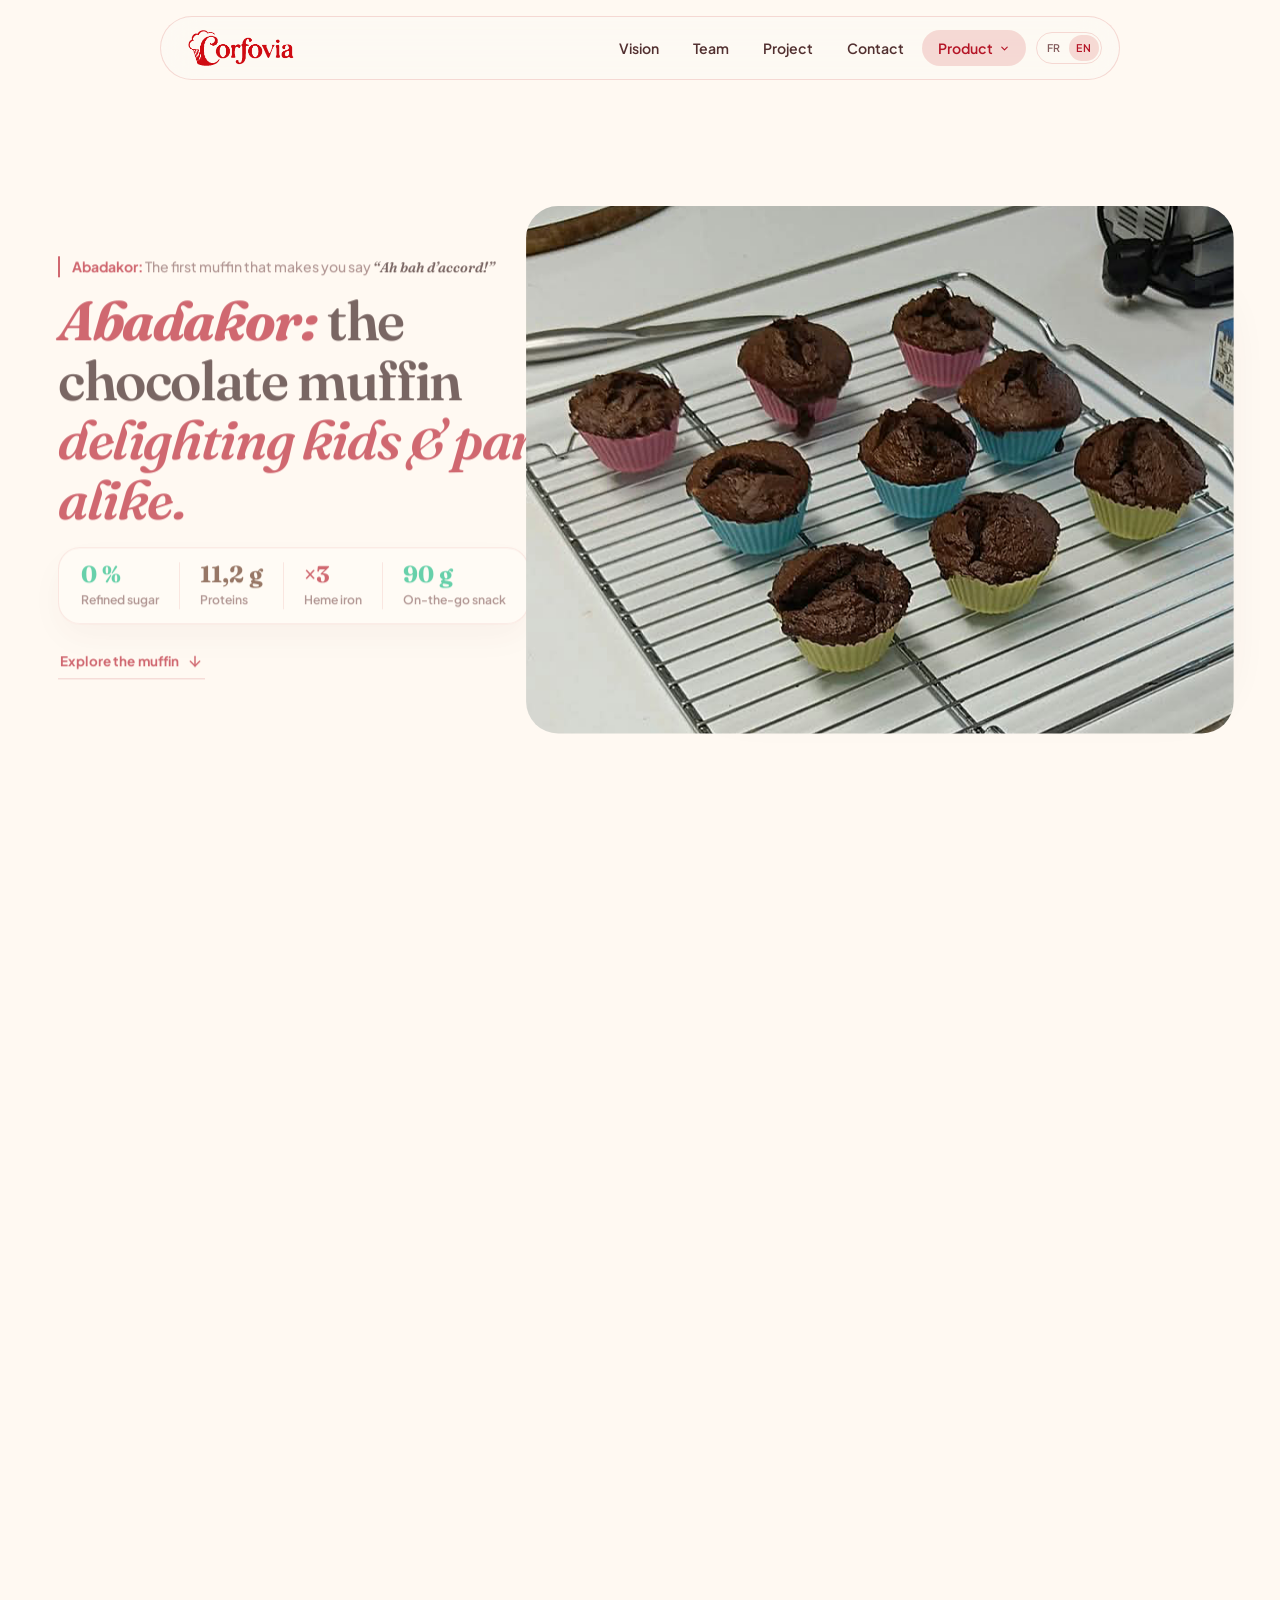
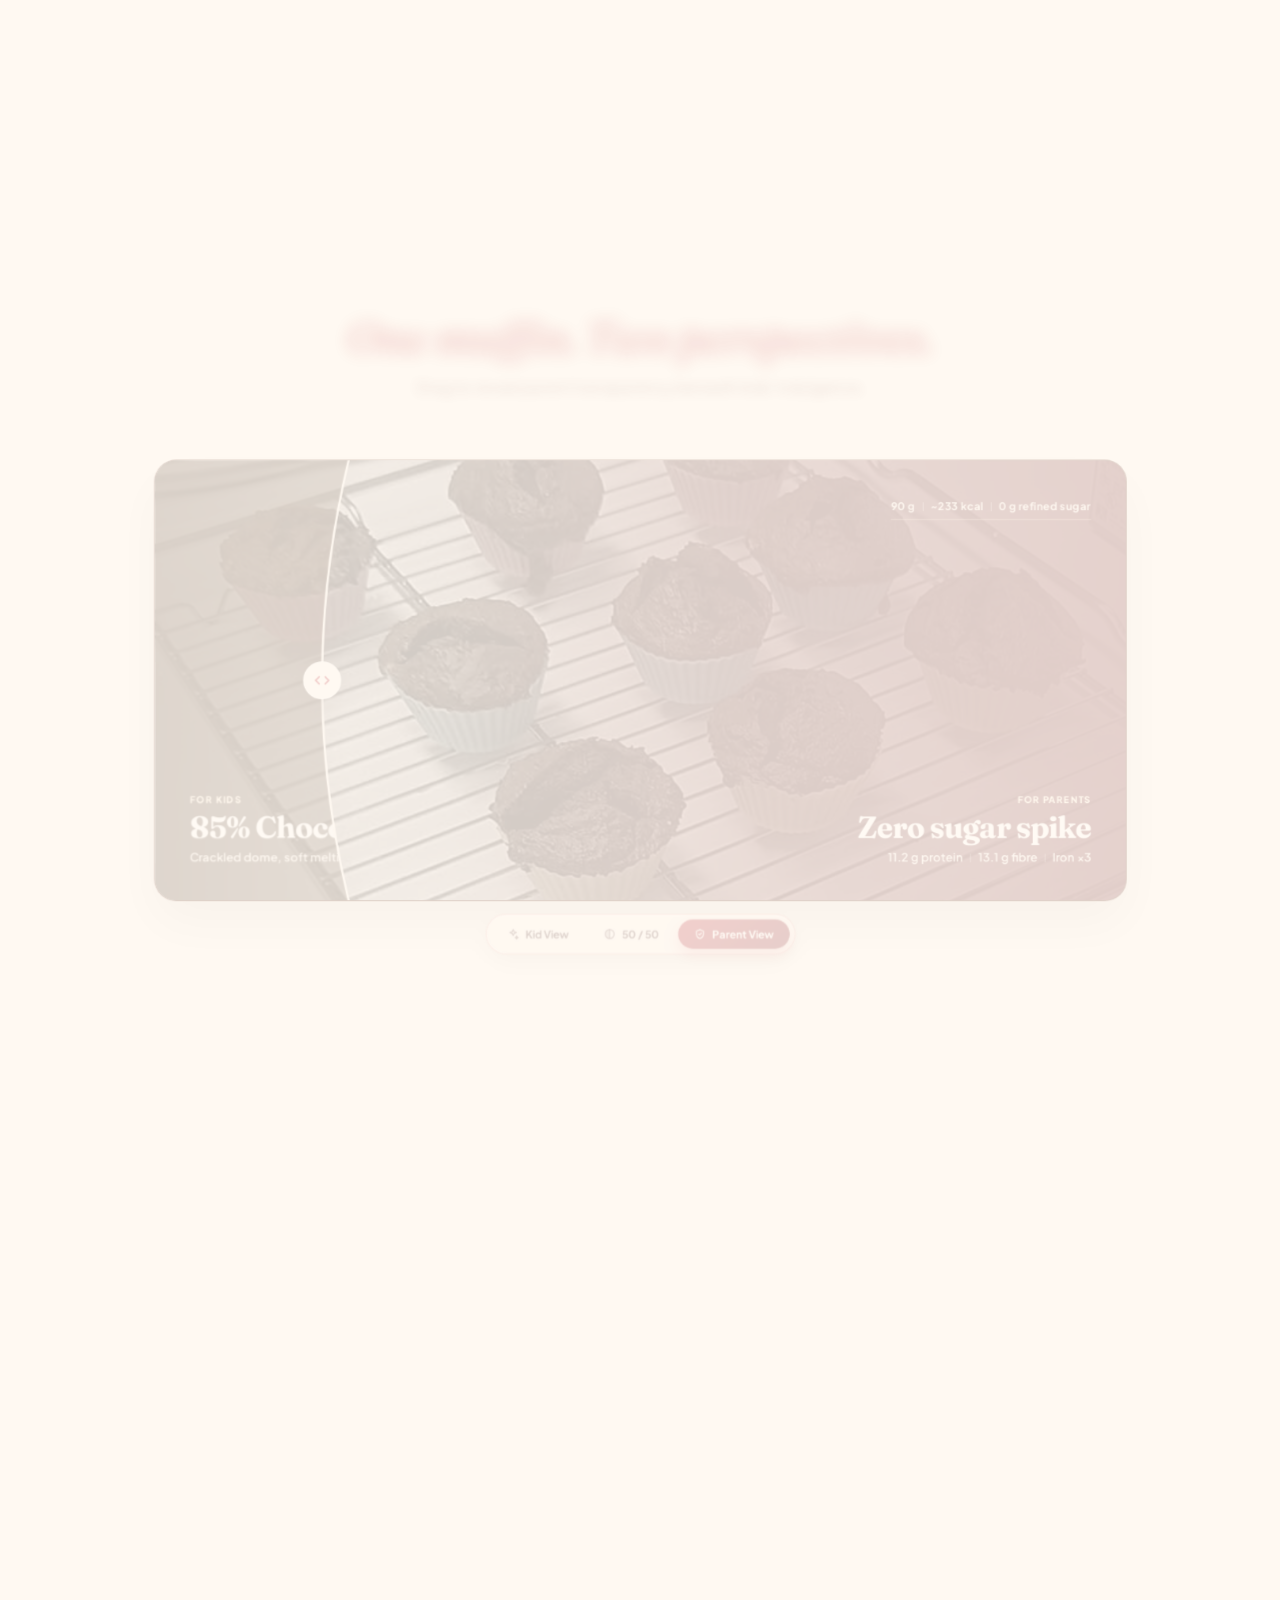
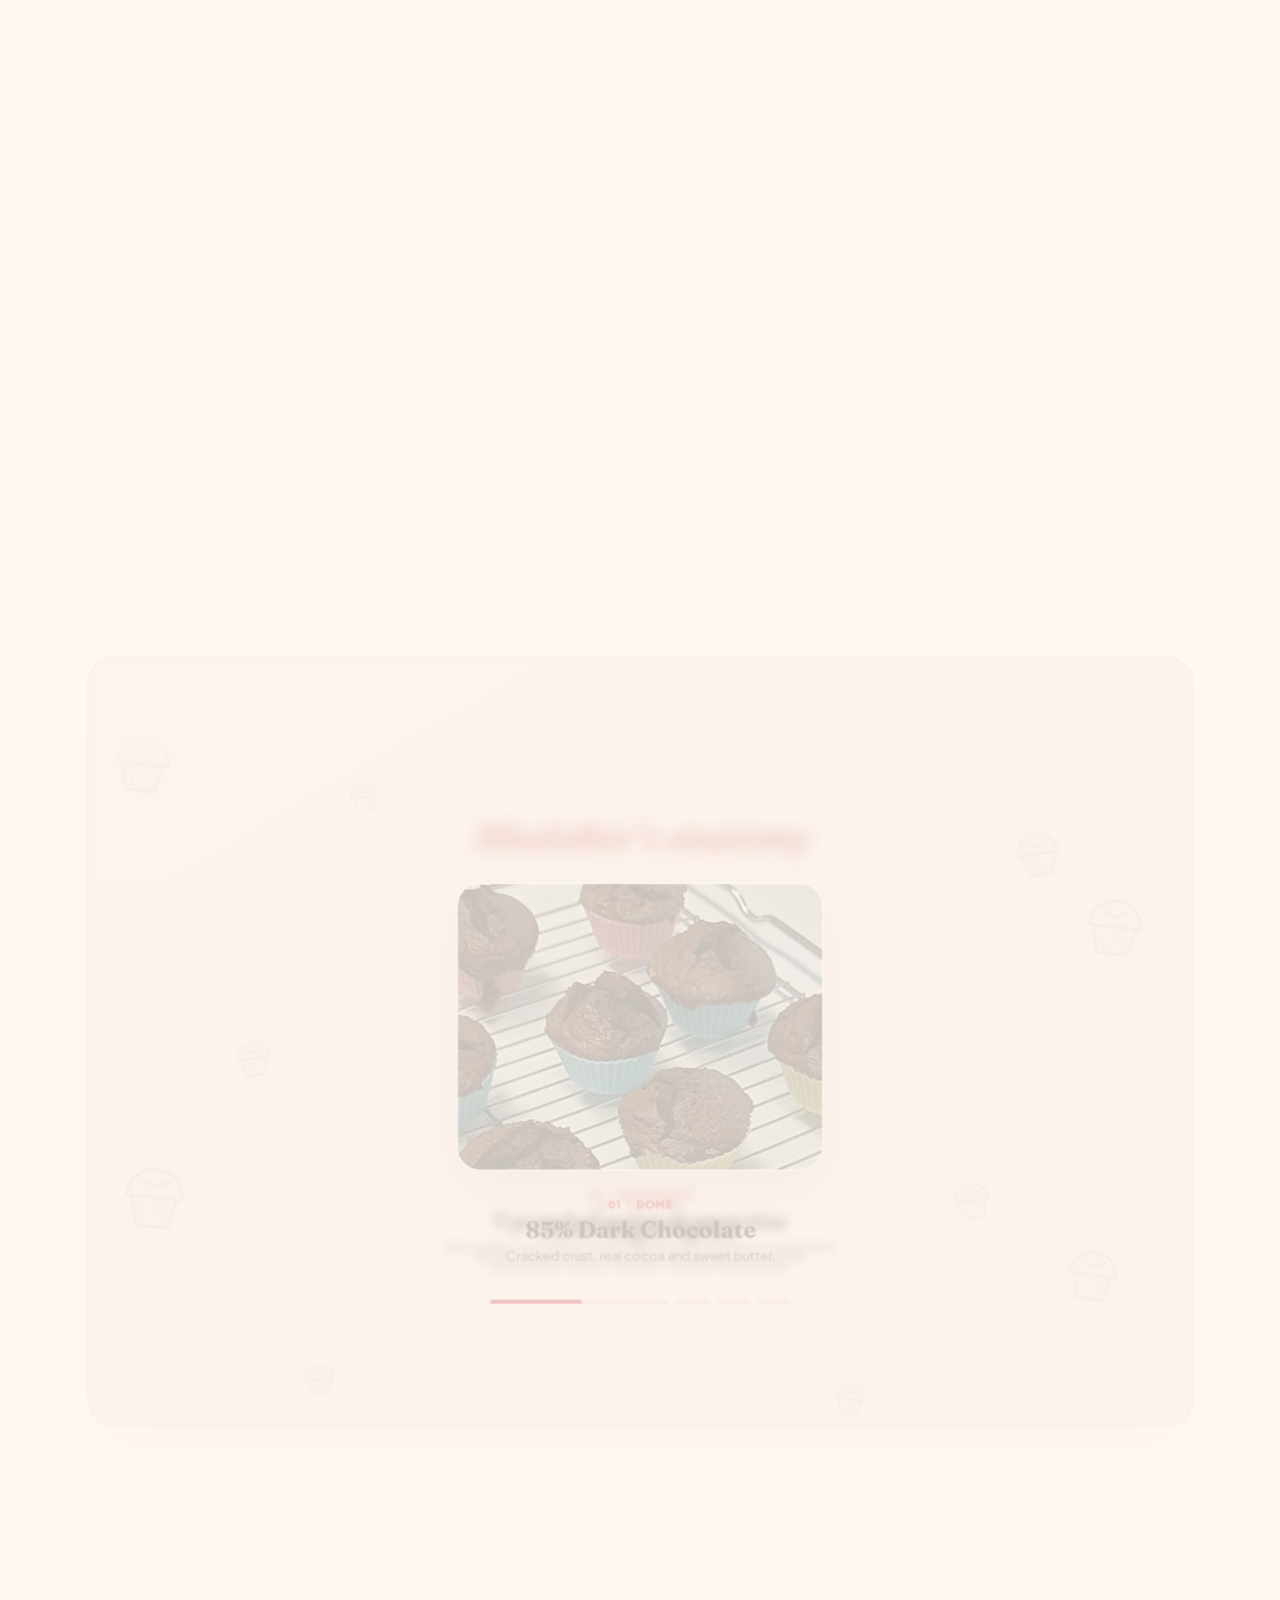
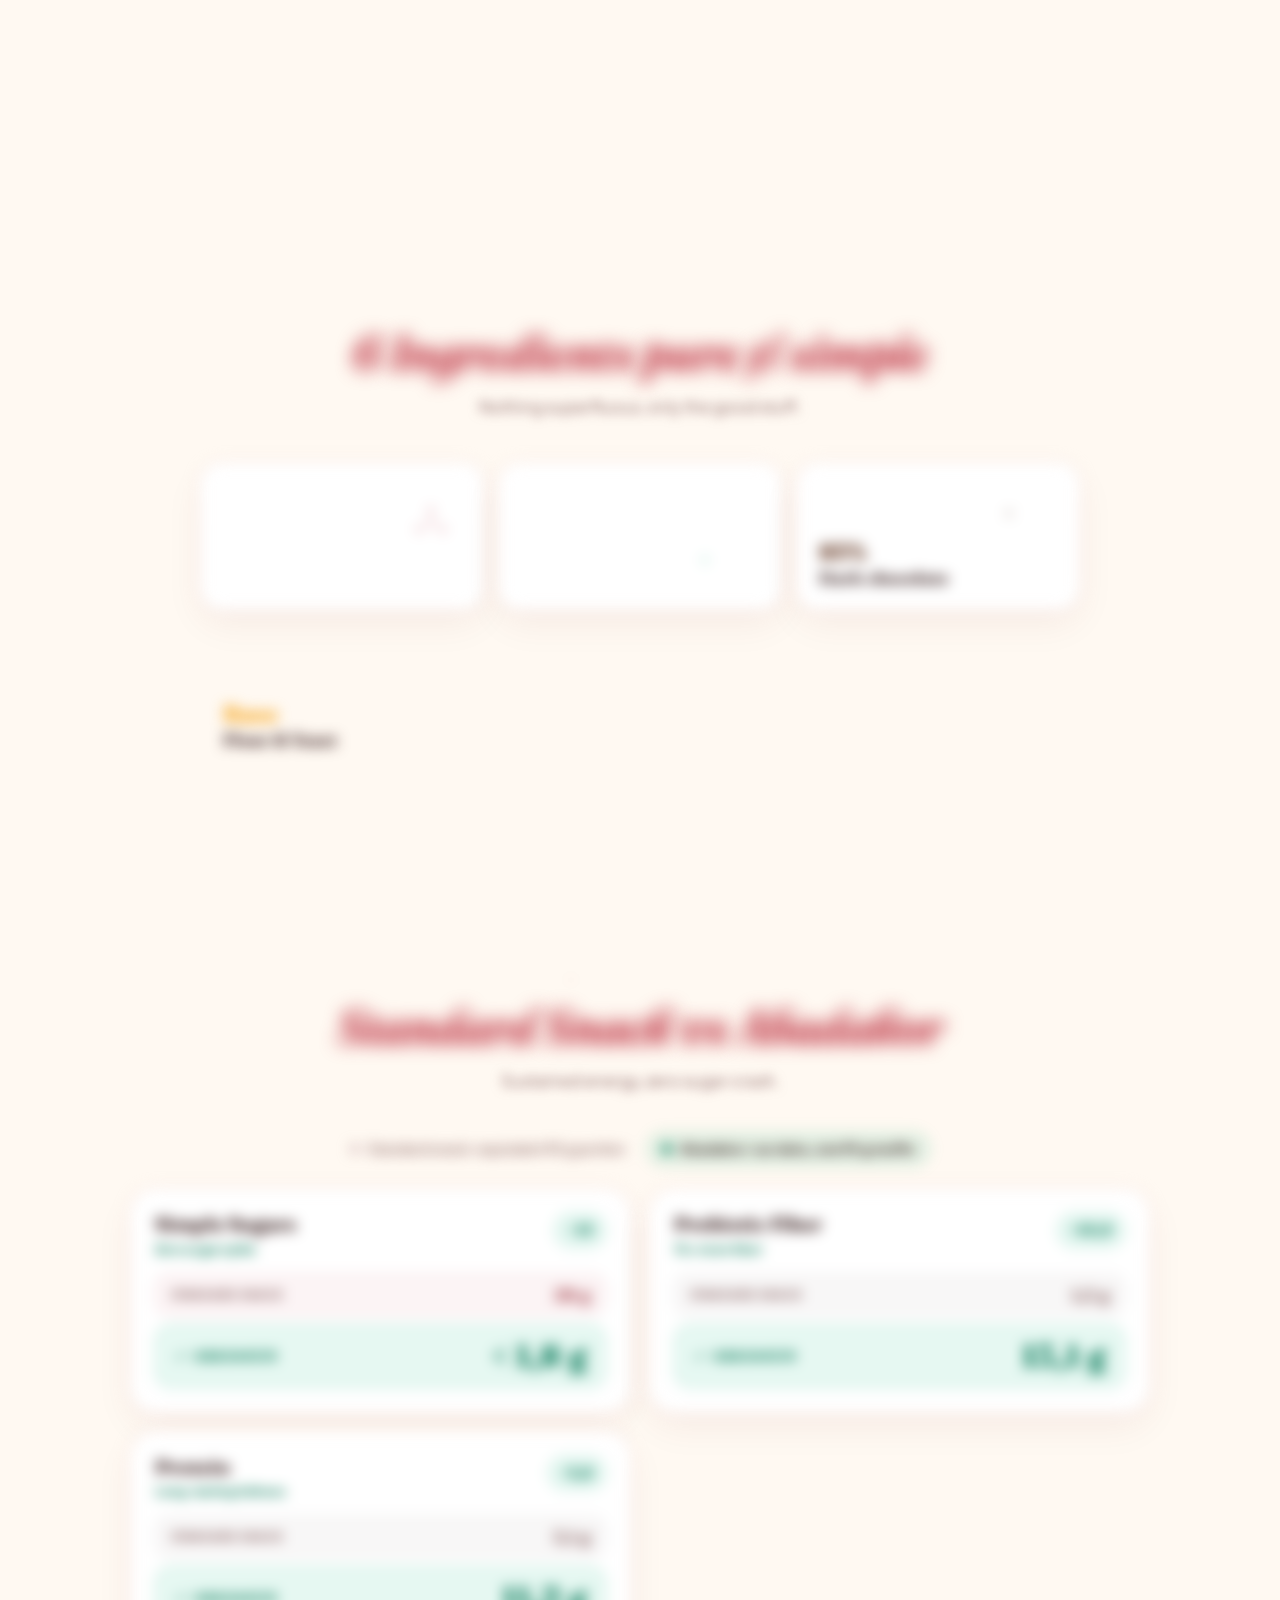
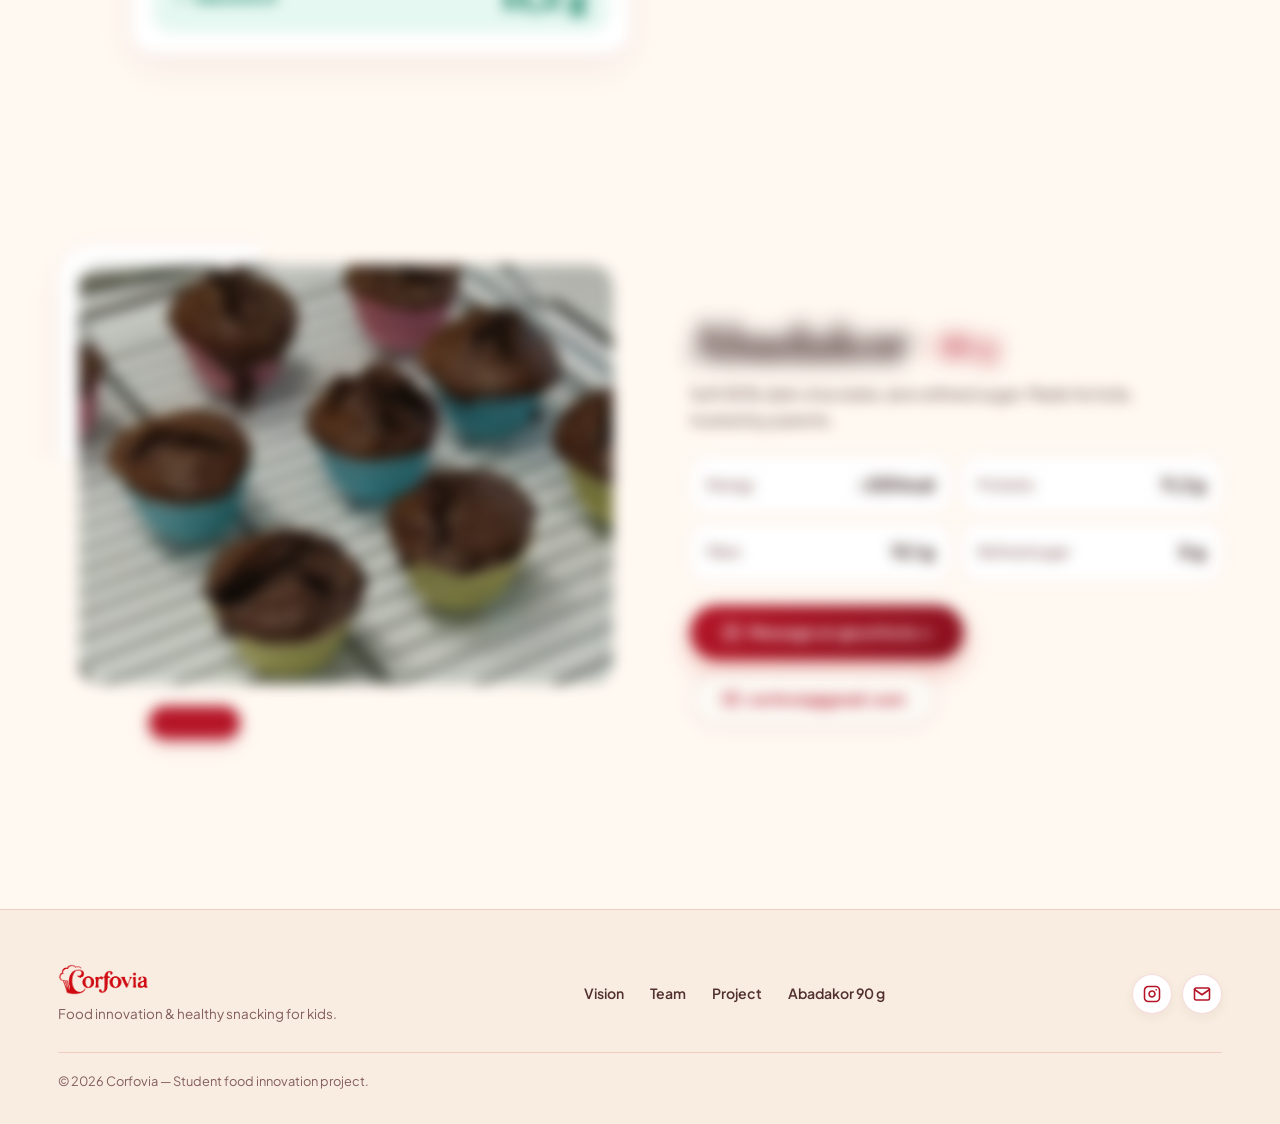
==== commit c45b870c: "feat: update team section styling, add product assets, and enhance navigation links" ====
--- a/products/abadakor/index.html
+++ b/products/abadakor/index.html
@@ -51,6 +51,7 @@
         <li><a href="/#vision" class="nav-link" data-i18n="nav.vision">La Vision</a></li>
         <li><a href="/#creation" class="nav-link" data-i18n="nav.innovation">Notre Équipe</a></li>
         <li><a href="/#routine" class="nav-link" data-i18n="nav.science">Le Projet</a></li>
+        <li><a href="/#communaute" class="nav-link" data-i18n="nav.contact">Contacter</a></li>
 
         <li class="nav-dropdown-wrapper">
           <button class="nav-link nav-dropdown-btn active" id="navProductsTrigger" aria-expanded="false"
@@ -93,6 +94,15 @@
       </ul>
     </div>
   </header>
+
+  <!-- Indicateur de scroll sticky (apparaît après 2s sans scroll) -->
+  <button type="button" class="p-scroll-hint" id="pScrollHint" aria-label="Défiler vers le bas">
+    <span data-i18n="product.scroll.hint">Défiler pour découvrir</span>
+    <svg class="p-scroll-hint-icon" width="15" height="15" viewBox="0 0 24 24" fill="none" stroke="currentColor"
+      stroke-width="2.3" stroke-linecap="round" stroke-linejoin="round" aria-hidden="true">
+      <polyline points="6 9 12 15 18 9"></polyline>
+    </svg>
+  </button>
 
   <div class="site-wrapper product-main-flow">
 
--- a/css/style.css
+++ b/css/style.css
@@ -1426,7 +1426,9 @@
   width: 100%;
   height: 100%;
   object-fit: cover;
-  object-position: 50% 24%;
+  object-position: var(--face-x, 50%) var(--face-y, 32%);
+  transform: scale(var(--face-scale, 1));
+  transform-origin: var(--face-x, 50%) var(--face-y, 32%);
   display: block;
 }
 
@@ -1449,6 +1451,7 @@
   display: flex;
   flex-direction: column;
   align-items: center;
+  flex: 1;
   gap: 5px;
   width: 100%;
 }
@@ -1470,6 +1473,17 @@
   color: var(--text-title);
   line-height: 1.22;
   margin: 0 0 6px 0;
+  flex: 1;
+  display: flex;
+  flex-direction: column;
+  align-items: center;
+  justify-content: center;
+  gap: 1px;
+}
+
+.team-member-firstname,
+.team-member-lastname {
+  display: block;
 }
 
 .team-member-socials {
--- a/css/product.css
+++ b/css/product.css
@@ -16,6 +16,49 @@
   z-index: 2;
   overflow: visible;
   overflow-x: clip;
+}
+
+/* Indicateur de scroll sticky (apparaît après 2s sans scroll) */
+.p-scroll-hint {
+  position: fixed;
+  left: 50%;
+  bottom: max(22px, env(safe-area-inset-bottom));
+  transform: translate3d(-50%, 16px, 0);
+  z-index: 45;
+  display: inline-flex;
+  align-items: center;
+  gap: 8px;
+  padding: 10px 18px;
+  border-radius: var(--radius-pill);
+  background: rgba(255, 249, 242, 0.9);
+  border: 1px solid var(--accent-border-strong);
+  box-shadow: 0 12px 30px rgba(45, 18, 18, 0.14), inset 0 1px 0 rgba(255, 255, 255, 0.9);
+  backdrop-filter: blur(12px);
+  -webkit-backdrop-filter: blur(12px);
+  color: var(--text-title);
+  font-family: var(--font-sans);
+  font-size: 0.82rem;
+  font-weight: 700;
+  cursor: pointer;
+  opacity: 0;
+  pointer-events: none;
+  transition: opacity 0.35s ease, transform 0.35s cubic-bezier(0.22, 1, 0.36, 1);
+}
+
+.p-scroll-hint.is-visible {
+  opacity: 1;
+  transform: translate3d(-50%, 0, 0);
+  pointer-events: auto;
+}
+
+.p-scroll-hint-icon {
+  color: var(--accent);
+  animation: pScrollBounce 1.6s ease-in-out infinite;
+}
+
+@keyframes pScrollBounce {
+  0%, 100% { transform: translateY(0); }
+  50% { transform: translateY(3px); }
 }
 
 .p-sprite {
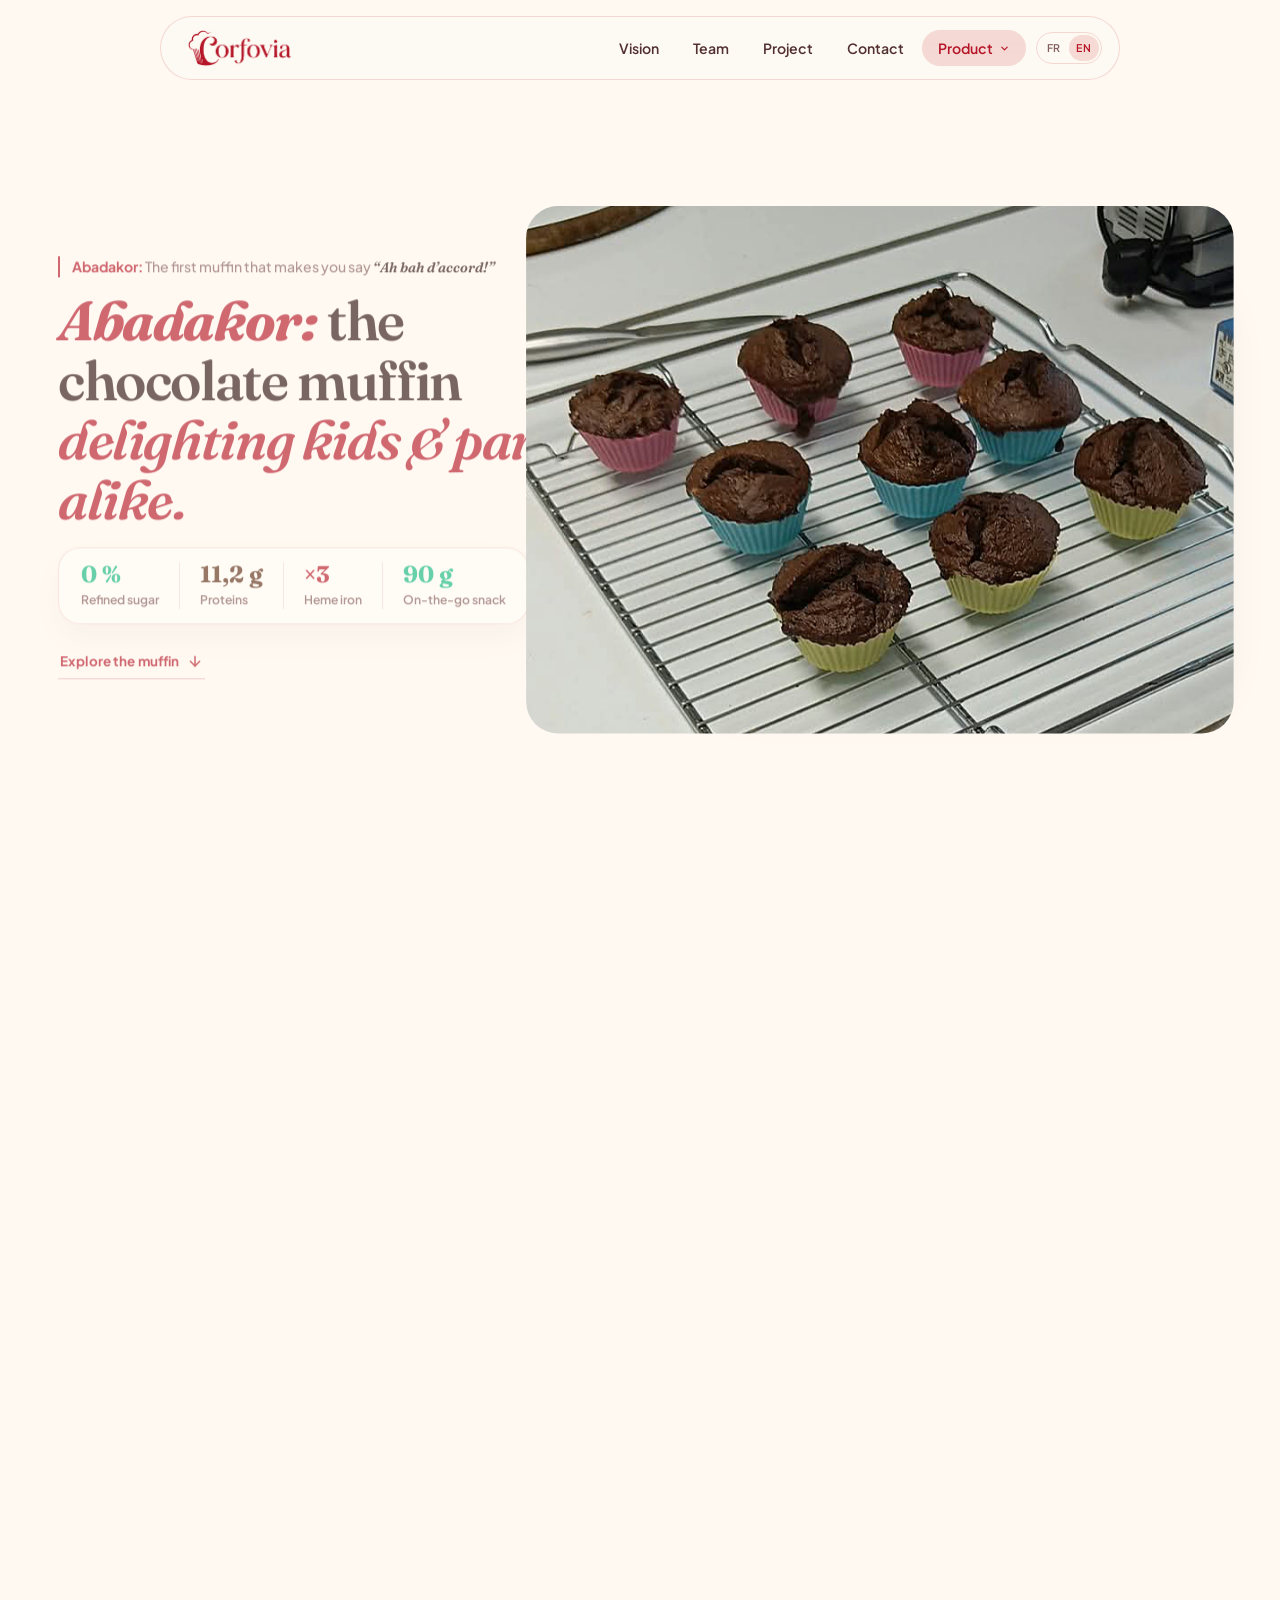
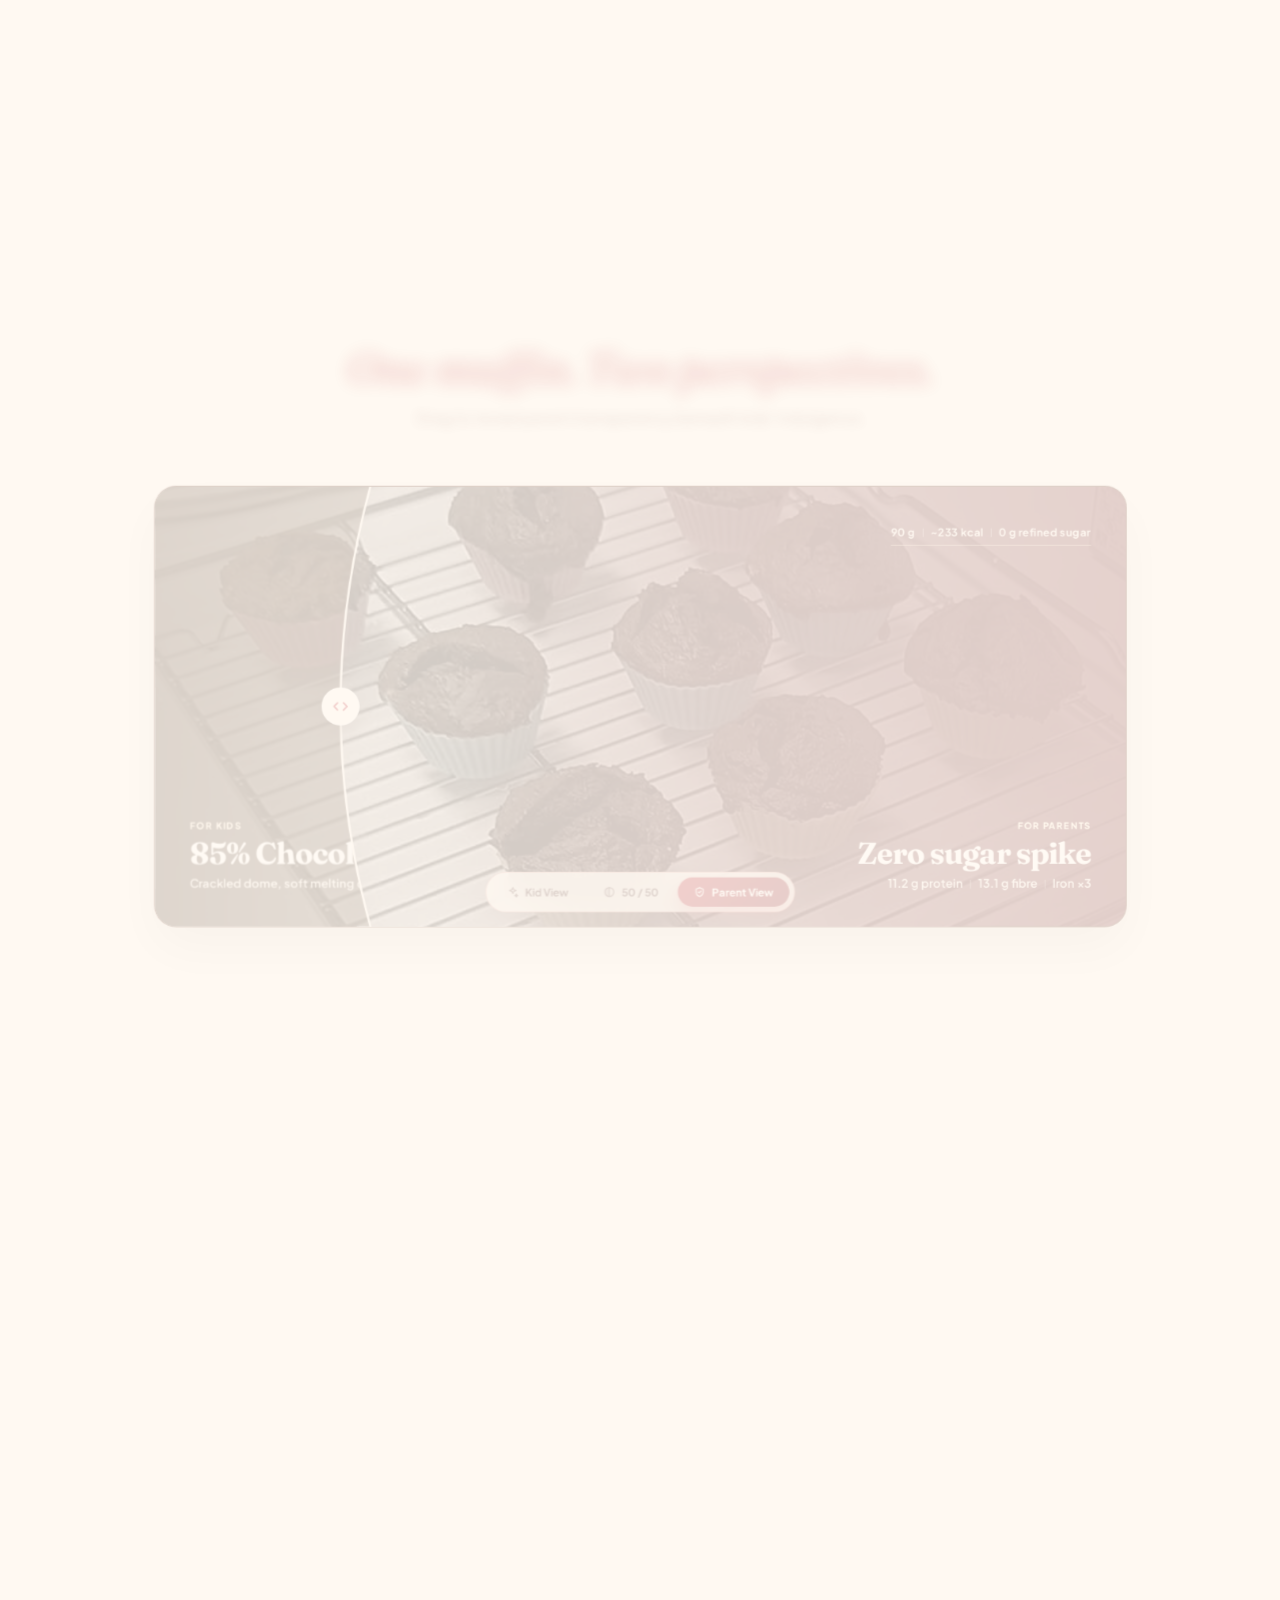
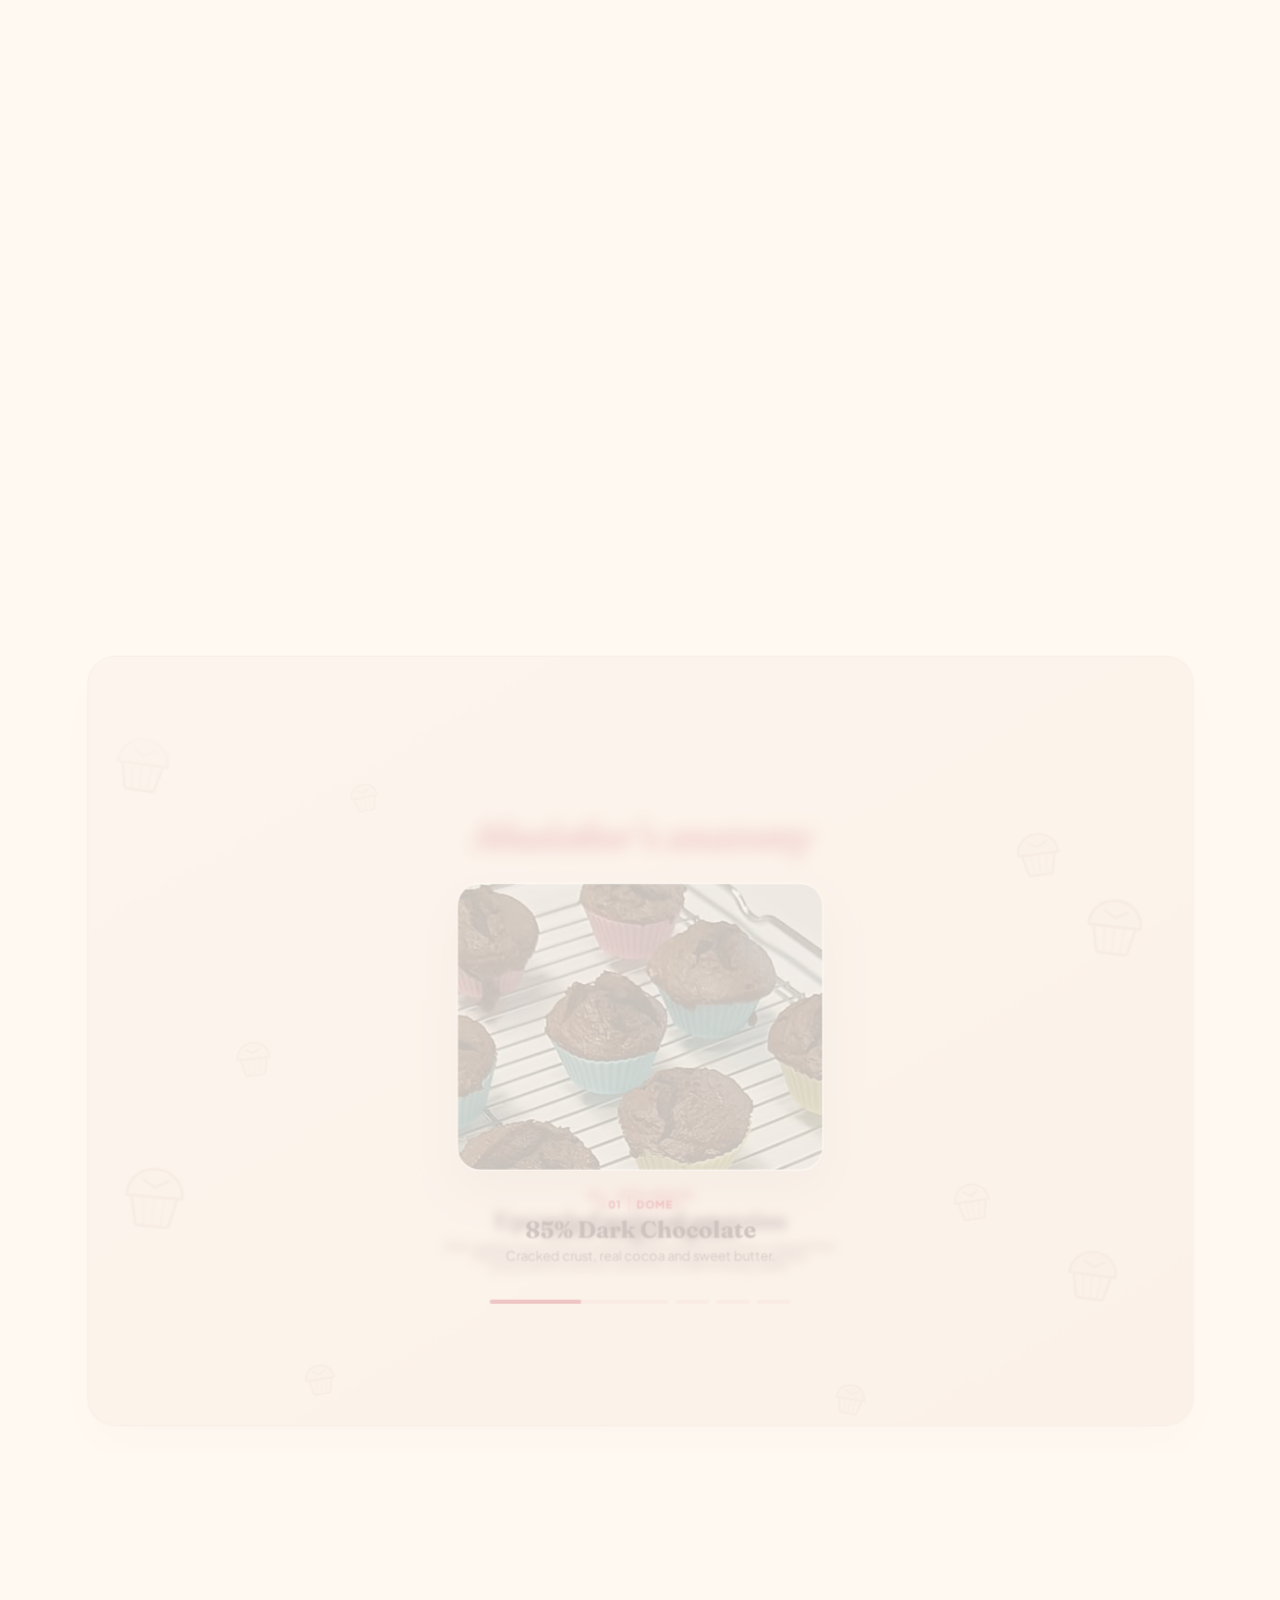
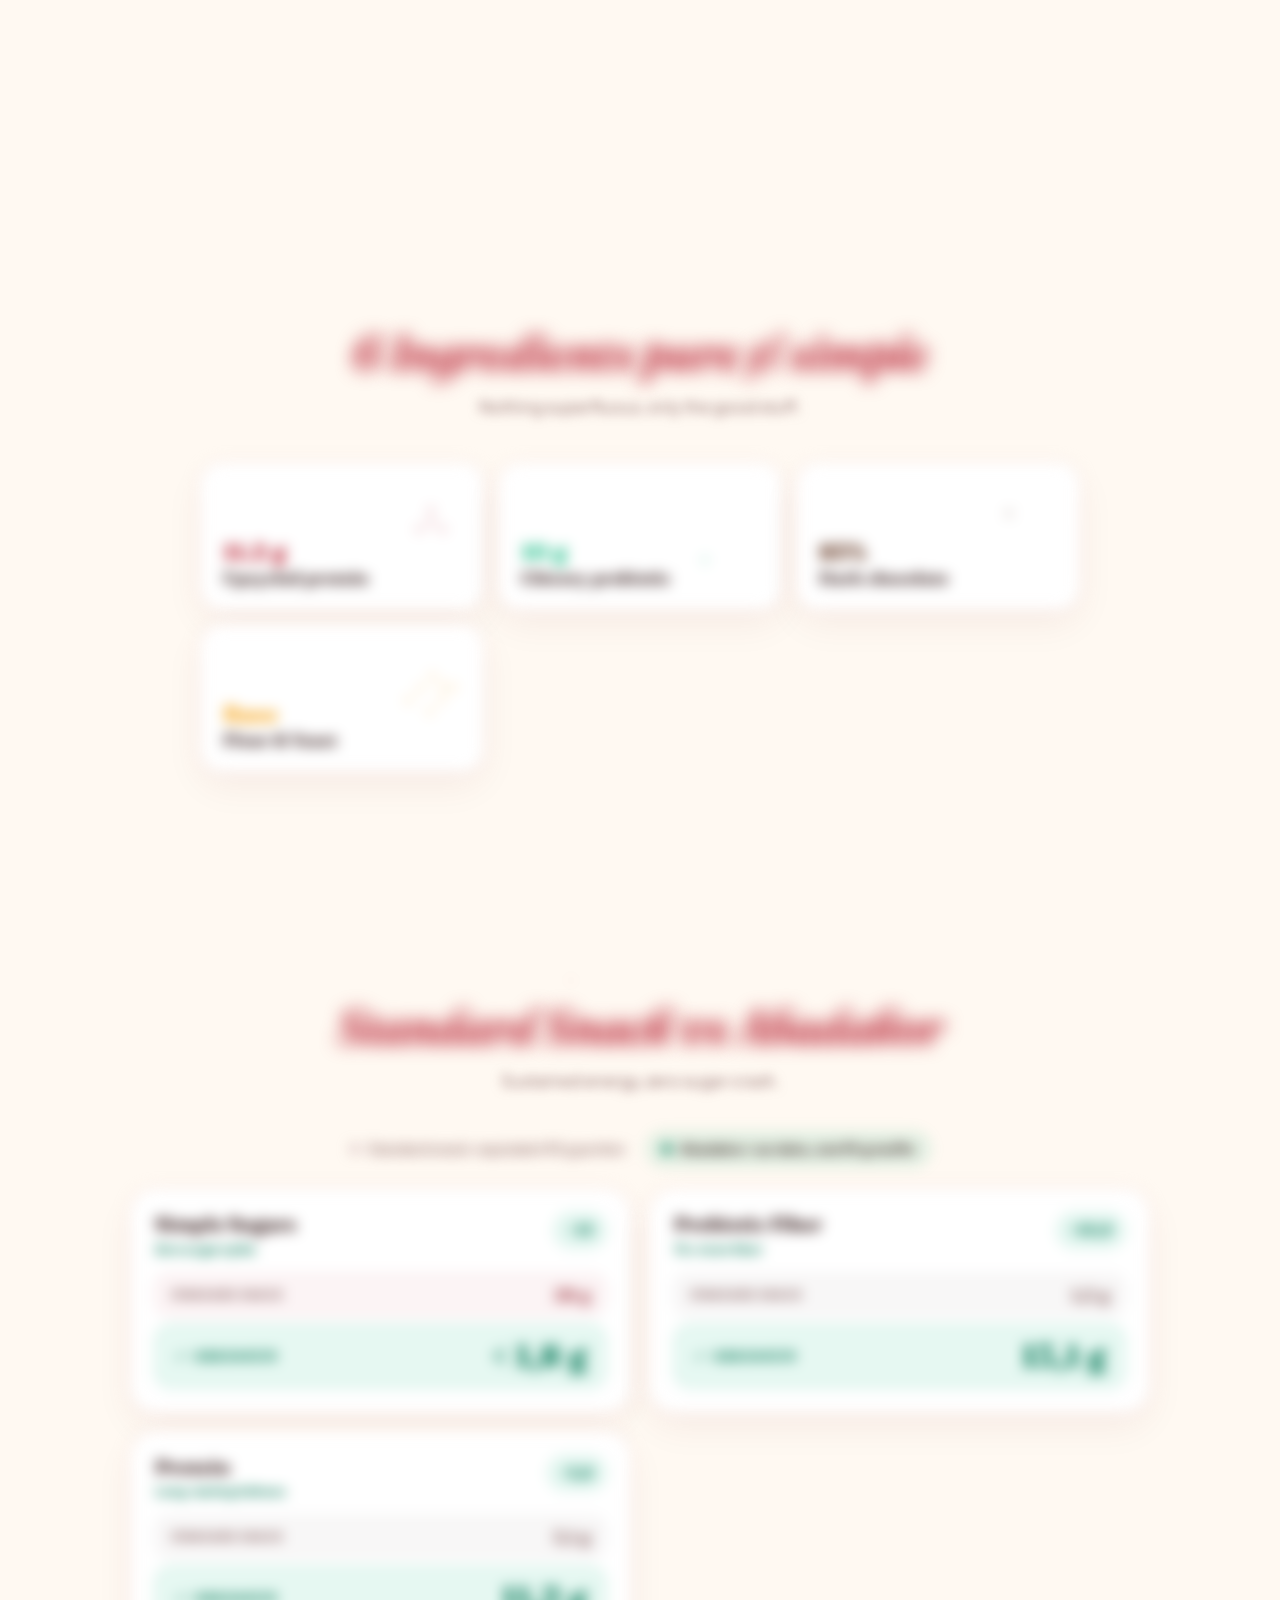
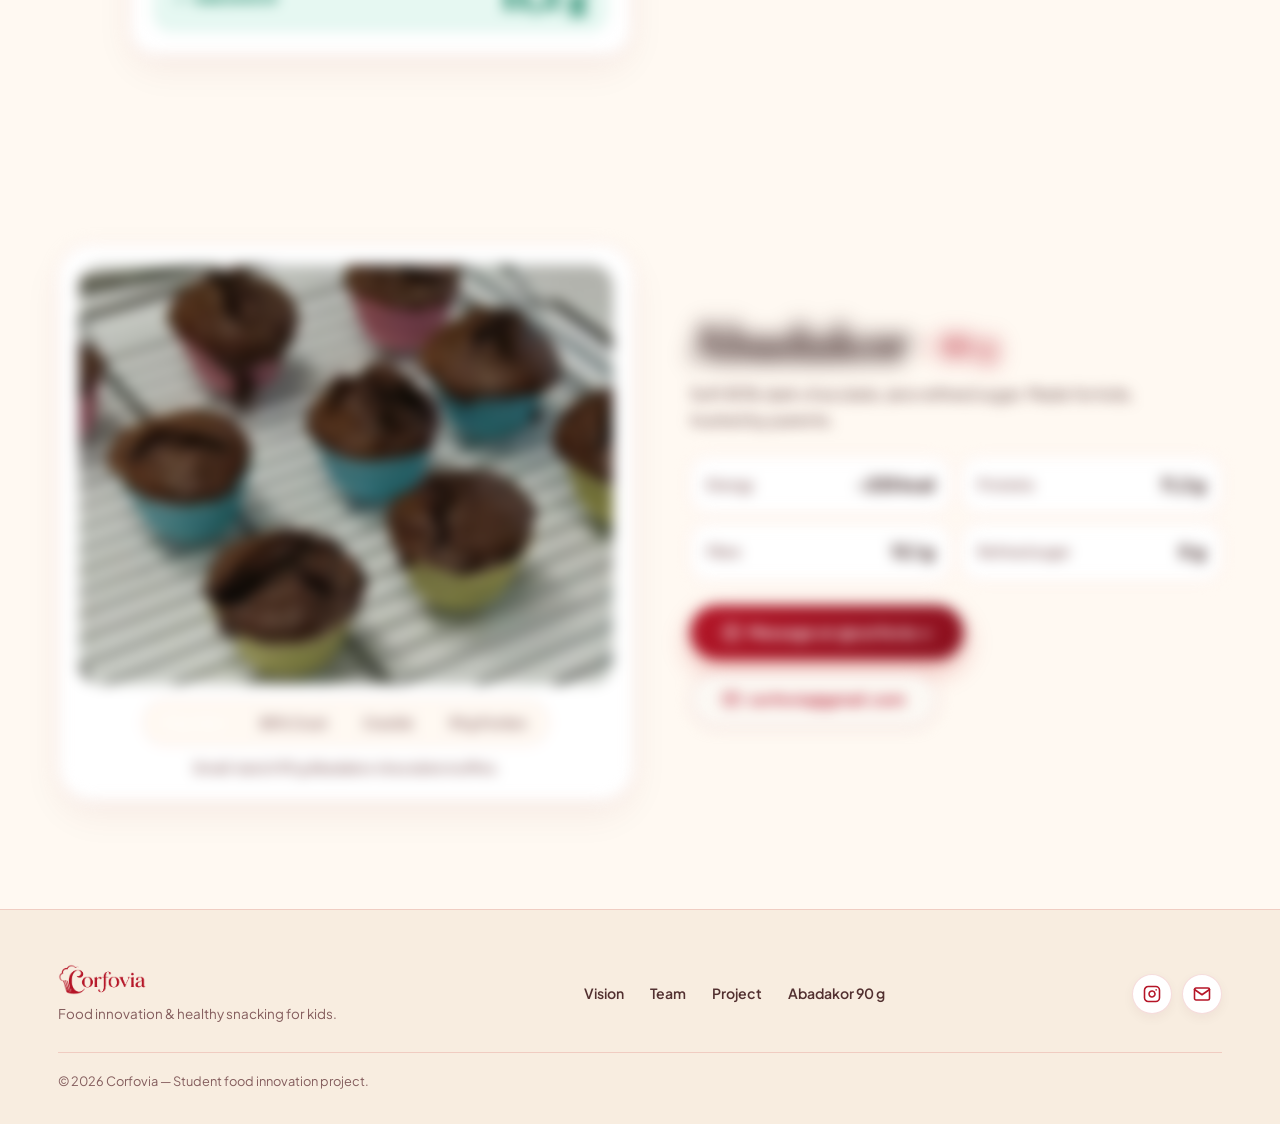
==== commit 4e99fe37: "feat: enhance product page with interactive auto-scroll dock and UI improvements" ====
--- a/products/abadakor/index.html
+++ b/products/abadakor/index.html
@@ -96,13 +96,29 @@
   </header>
 
   <!-- Indicateur de scroll sticky (apparaît après 2s sans scroll) -->
-  <button type="button" class="p-scroll-hint" id="pScrollHint" aria-label="Défiler vers le bas">
-    <span data-i18n="product.scroll.hint">Défiler pour découvrir</span>
-    <svg class="p-scroll-hint-icon" width="15" height="15" viewBox="0 0 24 24" fill="none" stroke="currentColor"
-      stroke-width="2.3" stroke-linecap="round" stroke-linejoin="round" aria-hidden="true">
-      <polyline points="6 9 12 15 18 9"></polyline>
-    </svg>
-  </button>
+  <div class="p-scroll-dock" id="pScrollDock">
+    <button type="button" class="p-scroll-hint" id="pScrollHint" aria-label="Défiler vers le bas">
+      <span data-i18n="product.scroll.hint">Défiler pour découvrir</span>
+      <svg class="p-scroll-hint-icon" width="16" height="22" viewBox="0 0 16 22" fill="none" stroke="currentColor"
+        stroke-width="1.6" stroke-linecap="round" aria-hidden="true">
+        <rect x="1.5" y="1.5" width="13" height="19" rx="6.5" />
+        <line class="p-scroll-wheel" x1="8" y1="5.5" x2="8" y2="9" />
+      </svg>
+    </button>
+
+    <button type="button" class="p-auto-scroll" id="pAutoScrollBtn" aria-label="Lecture automatique" aria-pressed="false">
+      <svg class="p-auto-scroll-icon is-play" width="14" height="14" viewBox="0 0 24 24" fill="currentColor"
+        aria-hidden="true">
+        <path d="M8 5.5v13l10.5-6.5L8 5.5z" />
+      </svg>
+      <svg class="p-auto-scroll-icon is-pause" width="14" height="14" viewBox="0 0 24 24" fill="currentColor"
+        aria-hidden="true">
+        <rect x="6.5" y="5.5" width="3.8" height="13" rx="1.2" />
+        <rect x="13.7" y="5.5" width="3.8" height="13" rx="1.2" />
+      </svg>
+      <span class="p-auto-scroll-label" data-i18n="product.scroll.auto">Lecture auto</span>
+    </button>
+  </div>
 
   <div class="site-wrapper product-main-flow">
 
@@ -251,39 +267,39 @@
                     <polyline points="9 18 15 12 9 6"></polyline>
                   </svg>
                 </div>
-              </div>
-
-              <div class="p-split-controls" id="pSplitControls" data-active-mode="mid" role="group"
-                aria-label="Choisir le regard sur le muffin">
-                <div class="p-split-glider" id="pSplitGlider" aria-hidden="true"></div>
-                <button type="button" class="p-split-preset-btn" data-mode="kid" data-split-target="0.86">
-                  <svg class="p-split-btn-icon" width="15" height="15" viewBox="0 0 24 24" fill="none"
-                    stroke="currentColor" stroke-width="2.1" stroke-linecap="round" stroke-linejoin="round"
-                    aria-hidden="true">
-                    <path d="M12 3l1.9 4.5L18.5 9l-4.6 1.5L12 15l-1.9-4.5L5.5 9l4.6-1.5L12 3z" />
-                    <path d="M19 16l.9 2.1L22 19l-2.1.9L19 22l-.9-2.1L16 19l2.1-.9L19 16z" />
-                  </svg>
-                  <span data-i18n="product.split.btn.kid">Regard Enfant</span>
-                </button>
-                <button type="button" class="p-split-preset-btn is-active" data-mode="mid" data-split-target="0.50">
-                  <svg class="p-split-btn-icon" width="15" height="15" viewBox="0 0 24 24" fill="none"
-                    stroke="currentColor" stroke-width="2.1" stroke-linecap="round" stroke-linejoin="round"
-                    aria-hidden="true">
-                    <circle cx="12" cy="12" r="9" />
-                    <path d="M12 3v18" />
-                    <path d="M12 3a9 9 0 0 0 0 18z" fill="currentColor" fill-opacity="0.28" stroke="none" />
-                  </svg>
-                  <span data-i18n="product.split.btn.mid">50 / 50</span>
-                </button>
-                <button type="button" class="p-split-preset-btn" data-mode="parent" data-split-target="0.14">
-                  <svg class="p-split-btn-icon" width="15" height="15" viewBox="0 0 24 24" fill="none"
-                    stroke="currentColor" stroke-width="2.1" stroke-linecap="round" stroke-linejoin="round"
-                    aria-hidden="true">
-                    <path d="M12 3l7 3v5c0 5-3 8.8-7 10-4-1.2-7-5-7-10V6l7-3z" />
-                    <path d="M9.5 12l1.8 1.8 3.5-3.8" />
-                  </svg>
-                  <span data-i18n="product.split.btn.parent">Regard Parent</span>
-                </button>
+
+                <div class="p-split-controls" id="pSplitControls" data-active-mode="mid" role="group"
+                  aria-label="Choisir le regard sur le muffin">
+                  <div class="p-split-glider" id="pSplitGlider" aria-hidden="true"></div>
+                  <button type="button" class="p-split-preset-btn" data-mode="kid" data-split-target="0.86">
+                    <svg class="p-split-btn-icon" width="15" height="15" viewBox="0 0 24 24" fill="none"
+                      stroke="currentColor" stroke-width="2.1" stroke-linecap="round" stroke-linejoin="round"
+                      aria-hidden="true">
+                      <path d="M12 3l1.9 4.5L18.5 9l-4.6 1.5L12 15l-1.9-4.5L5.5 9l4.6-1.5L12 3z" />
+                      <path d="M19 16l.9 2.1L22 19l-2.1.9L19 22l-.9-2.1L16 19l2.1-.9L19 16z" />
+                    </svg>
+                    <span data-i18n="product.split.btn.kid">Regard Enfant</span>
+                  </button>
+                  <button type="button" class="p-split-preset-btn is-active" data-mode="mid" data-split-target="0.50">
+                    <svg class="p-split-btn-icon" width="15" height="15" viewBox="0 0 24 24" fill="none"
+                      stroke="currentColor" stroke-width="2.1" stroke-linecap="round" stroke-linejoin="round"
+                      aria-hidden="true">
+                      <circle cx="12" cy="12" r="9" />
+                      <path d="M12 3v18" />
+                      <path d="M12 3a9 9 0 0 0 0 18z" fill="currentColor" fill-opacity="0.28" stroke="none" />
+                    </svg>
+                    <span data-i18n="product.split.btn.mid">50 / 50</span>
+                  </button>
+                  <button type="button" class="p-split-preset-btn" data-mode="parent" data-split-target="0.14">
+                    <svg class="p-split-btn-icon" width="15" height="15" viewBox="0 0 24 24" fill="none"
+                      stroke="currentColor" stroke-width="2.1" stroke-linecap="round" stroke-linejoin="round"
+                      aria-hidden="true">
+                      <path d="M12 3l7 3v5c0 5-3 8.8-7 10-4-1.2-7-5-7-10V6l7-3z" />
+                      <path d="M9.5 12l1.8 1.8 3.5-3.8" />
+                    </svg>
+                    <span data-i18n="product.split.btn.parent">Regard Parent</span>
+                  </button>
+                </div>
               </div>
             </div>
           </div>
--- a/css/style.css
+++ b/css/style.css
@@ -818,7 +818,9 @@
   z-index: 1;
 }
 
-/* Permet à .hero-news-stage d'épouser toute la moitié droite de .hero-glorious */
+/* ==========================================================================
+   HERO ÉDITORIAL + IMAGE D'ACTUALITÉS EN FOND & DOCK FLOTTANT REDESIGNÉ
+   ========================================================================== */
 .hero-glorious>.container {
   position: static;
   z-index: auto;
@@ -836,7 +838,7 @@
 
 .hero-content-left {
   min-width: 0;
-  max-width: 620px;
+  max-width: 600px;
   margin: 0;
   text-align: left;
   display: flex;
@@ -872,14 +874,14 @@
   font-size: 1.08rem;
   color: var(--text-main);
   line-height: 1.7;
-  max-width: 560px;
+  max-width: 540px;
   margin-bottom: 32px;
   font-weight: 400;
   text-align: left;
 }
 
 /* ==========================================================================
-   CARROUSEL ACTUALITÉS INTÉGRÉ AU FOND HERO + DOCK LÉGER À BARRES STORY
+   CARROUSEL ACTUALITÉS — IMAGE EN FOND + DOCK FLOTTANT REDESIGNÉ
    ========================================================================== */
 .hero-news-rail {
   --news-duration: 5500ms;
@@ -887,27 +889,26 @@
   align-self: end;
   justify-self: end;
   width: 100%;
-  max-width: 396px;
-}
-
-/* Fond photographique fondu organiquement dans la page (sans cadre massif) */
+  max-width: 340px;
+}
+
 .hero-news-stage {
   position: absolute;
   top: 0;
   right: 0;
   bottom: 0;
-  left: 34%;
+  left: 38%;
   z-index: 0;
   overflow: hidden;
   pointer-events: none;
   background: transparent;
   -webkit-mask-image:
-    linear-gradient(90deg, transparent 0%, rgba(0, 0, 0, 0.08) 16%, rgba(0, 0, 0, 0.52) 44%, #000 74%, #000 100%),
-    linear-gradient(180deg, rgba(0, 0, 0, 0.22) 0%, #000 20%, #000 76%, transparent 100%);
+    linear-gradient(90deg, transparent 0%, rgba(0, 0, 0, 0.12) 18%, rgba(0, 0, 0, 0.65) 42%, #000 68%, #000 100%),
+    linear-gradient(180deg, rgba(0, 0, 0, 0.25) 0%, #000 18%, #000 78%, transparent 100%);
   -webkit-mask-composite: source-in;
   mask-image:
-    linear-gradient(90deg, transparent 0%, rgba(0, 0, 0, 0.08) 16%, rgba(0, 0, 0, 0.52) 44%, #000 74%, #000 100%),
-    linear-gradient(180deg, rgba(0, 0, 0, 0.22) 0%, #000 20%, #000 76%, transparent 100%);
+    linear-gradient(90deg, transparent 0%, rgba(0, 0, 0, 0.12) 18%, rgba(0, 0, 0, 0.65) 42%, #000 68%, #000 100%),
+    linear-gradient(180deg, rgba(0, 0, 0, 0.25) 0%, #000 18%, #000 78%, transparent 100%);
   mask-composite: intersect;
   animation: heroBgIn 1.35s cubic-bezier(0.22, 1, 0.36, 1) 0.15s backwards;
 }
@@ -918,9 +919,9 @@
   inset: 0;
   z-index: 2;
   background: linear-gradient(90deg,
-      rgba(250, 245, 239, 0.35) 0%,
-      rgba(250, 245, 239, 0.12) 55%,
-      rgba(250, 245, 239, 0.02) 100%);
+      rgba(250, 245, 239, 0.22) 0%,
+      rgba(250, 245, 239, 0.06) 50%,
+      rgba(250, 245, 239, 0) 100%);
   pointer-events: none;
 }
 
@@ -932,7 +933,7 @@
   object-fit: cover;
   opacity: 0;
   transform: scale(calc(var(--img-scale, 1) * 1.05));
-  filter: blur(10px);
+  filter: blur(8px);
   pointer-events: none;
   will-change: opacity, transform, filter;
   transition: opacity 0.72s cubic-bezier(0.22, 1, 0.36, 1),
@@ -941,7 +942,7 @@
 }
 
 .hero-news-slide-img.is-active {
-  opacity: 0.78;
+  opacity: 0.92;
   transform: scale(var(--img-scale, 1));
   filter: blur(0);
 }
@@ -950,24 +951,56 @@
   position: relative;
   z-index: 2;
   width: 100%;
-  background: rgba(252, 249, 245, 0.8);
-  backdrop-filter: blur(18px) saturate(165%);
-  -webkit-backdrop-filter: blur(18px) saturate(165%);
-  border: 1px solid rgba(181, 21, 39, 0.14);
-  border-radius: 22px;
-  padding: 13px 16px 15px;
-  box-shadow: 0 12px 32px -12px rgba(84, 12, 31, 0.12);
+  background: rgba(252, 249, 245, 0.7);
+  backdrop-filter: blur(18px) saturate(170%);
+  -webkit-backdrop-filter: blur(18px) saturate(170%);
+  border: 1px solid var(--accent-border);
+  border-top: none;
+  border-radius: 18px;
+  padding: 14px;
+  overflow: hidden;
+  box-shadow:
+    0 18px 38px -14px rgba(58, 12, 24, 0.2),
+    0 2px 6px -2px rgba(58, 12, 24, 0.05);
   display: flex;
   flex-direction: column;
   gap: 8px;
-  animation: introRise 0.9s cubic-bezier(0.22, 1, 0.36, 1) 0.55s both;
+  animation: introRise 0.9s cubic-bezier(0.22, 1, 0.36, 1) 0.45s both;
+  transition: transform 0.35s cubic-bezier(0.22, 1, 0.36, 1),
+    box-shadow 0.35s cubic-bezier(0.22, 1, 0.36, 1);
+}
+
+.hero-news-dock:hover {
+  transform: translate3d(0, -2px, 0);
+  box-shadow:
+    0 22px 44px -14px rgba(58, 12, 24, 0.24),
+    0 4px 10px -2px rgba(58, 12, 24, 0.07);
 }
 
 .hero-news-dock-bar {
+  position: absolute;
+  top: 0;
+  left: 0;
+  right: 0;
+  z-index: 3;
+  display: flex;
+  align-items: flex-start;
+  width: 100%;
+}
+
+.hero-news-meta {
   display: flex;
   align-items: center;
   justify-content: space-between;
-  gap: 10px;
+  gap: 8px;
+}
+
+.hero-news-controls {
+  display: inline-flex;
+  align-items: center;
+  gap: 5px;
+  flex-shrink: 0;
+  margin-left: auto;
 }
 
 .hero-news-dock-bar[hidden] {
@@ -976,36 +1009,36 @@
 
 .hero-news-indicators {
   display: flex;
-  align-items: center;
-  gap: 6px;
+  align-items: flex-start;
+  gap: 3px;
+  width: 100%;
   flex: 1;
   min-width: 0;
 }
 
 .hero-news-dot {
   position: relative;
-  flex: 0 1 22px;
+  flex: 0.525 1 0;
   min-width: 10px;
-  height: 18px;
+  height: 10px;
   border: none;
   padding: 0;
   background: transparent;
   cursor: pointer;
   display: flex;
-  align-items: center;
-  transition: flex-basis 0.36s cubic-bezier(0.22, 1, 0.36, 1);
+  align-items: flex-start;
+  transition: flex-grow 0.36s cubic-bezier(0.22, 1, 0.36, 1);
 }
 
 .hero-news-dot.is-active {
-  flex: 0 1 58px;
-  min-width: 28px;
+  flex: 3 1 0;
 }
 
 .hero-news-dot::before {
   content: '';
   width: 100%;
-  height: 4px;
-  border-radius: 90px;
+  height: 3px;
+  border-radius: 0 0 90px 90px;
   background: rgba(181, 21, 39, 0.16);
   transition: background 0.22s ease;
 }
@@ -1018,17 +1051,17 @@
   position: absolute;
   left: 0;
   right: 0;
-  top: 50%;
-  height: 4px;
-  margin-top: -2px;
-  border-radius: 90px;
+  top: 0;
+  height: 3px;
+  margin-top: 0;
+  border-radius: 0 0 90px 90px;
   background: var(--accent);
-  clip-path: inset(0 100% 0 0 round 90px);
+  clip-path: inset(0 100% 0 0 round 0 0 90px 90px);
   pointer-events: none;
 }
 
 .hero-news-dot.is-done .hero-news-dot-fill {
-  clip-path: inset(0 0% 0 0 round 90px);
+  clip-path: inset(0 0% 0 0 round 0 0 90px 90px);
 }
 
 .hero-news-dot.is-active .hero-news-dot-fill {
@@ -1060,12 +1093,13 @@
   display: none;
 }
 
-.hero-news-arrow-btn {
-  width: 26px;
-  height: 26px;
+.hero-news-arrow-btn,
+.hero-news-open-pill {
+  width: 24px;
+  height: 24px;
   border-radius: 50%;
   border: 1px solid rgba(181, 21, 39, 0.16);
-  background: rgba(252, 249, 245, 0.85);
+  background: rgba(181, 21, 39, 0.08);
   color: var(--accent);
   display: inline-flex;
   align-items: center;
@@ -1073,35 +1107,37 @@
   cursor: pointer;
   transition: transform 0.22s cubic-bezier(0.22, 1, 0.36, 1),
     background 0.22s ease,
+    color 0.22s ease,
     border-color 0.22s ease;
 }
 
-.hero-news-arrow-btn:hover {
-  background: #ffffff;
-  border-color: var(--accent-border-strong);
+.hero-news-arrow-btn:hover,
+.hero-news-stage-link:hover .hero-news-open-pill {
+  background: var(--accent);
+  border-color: var(--accent);
+  color: #ffffff;
   transform: translate3d(0, -1px, 0);
 }
 
-.hero-news-arrow-btn:active {
+.hero-news-arrow-btn:active,
+.hero-news-stage-link:active .hero-news-open-pill {
   transform: scale(0.92);
-}
-
-.hero-news-meta {
-  display: flex;
-  align-items: center;
-  justify-content: space-between;
-  gap: 8px;
-  min-height: 24px;
 }
 
 .hero-news-tag {
   display: inline-flex;
   align-items: center;
-  font-size: 0.68rem;
+  flex-shrink: 0;
+  padding: 3px 9px;
+  border-radius: var(--radius-pill);
+  background: rgba(181, 21, 39, 0.08);
+  border: 1px solid rgba(181, 21, 39, 0.14);
+  font-size: 0.62rem;
   font-weight: 700;
-  letter-spacing: 0.08em;
+  letter-spacing: 0.06em;
   text-transform: uppercase;
   color: var(--accent);
+  white-space: nowrap;
 }
 
 .hero-news-tag[hidden] {
@@ -1111,7 +1147,6 @@
 .hero-news-stage-link {
   display: inline-flex;
   align-items: center;
-  margin-left: auto;
   text-decoration: none;
   color: var(--accent);
 }
@@ -1120,68 +1155,33 @@
   display: none;
 }
 
-.hero-news-open-pill {
-  width: 24px;
-  height: 24px;
-  border-radius: 50%;
-  display: inline-flex;
-  align-items: center;
-  justify-content: center;
-  background: rgba(181, 21, 39, 0.08);
-  border: 1px solid rgba(181, 21, 39, 0.16);
-  color: var(--accent);
-  transition: transform 0.22s cubic-bezier(0.22, 1, 0.36, 1),
-    background 0.22s ease;
-}
-
-.hero-news-stage-link:hover .hero-news-open-pill {
-  transform: translate3d(1px, -1px, 0) scale(1.06);
-  background: #ffffff;
-}
-
 .hero-news-captions {
-  display: grid;
+  display: block;
 }
 
 .hero-news-caption {
-  grid-area: 1 / 1;
-  opacity: 0;
-  transform: translate3d(0, 6px, 0);
-  filter: blur(6px);
-  pointer-events: none;
-  visibility: hidden;
-  transition: opacity 0.45s cubic-bezier(0.22, 1, 0.36, 1),
-    transform 0.45s cubic-bezier(0.22, 1, 0.36, 1),
-    filter 0.45s cubic-bezier(0.22, 1, 0.36, 1),
-    visibility 0s linear 0.45s;
+  display: none;
 }
 
 .hero-news-caption.is-active {
-  opacity: 1;
-  transform: translate3d(0, 0, 0);
-  filter: blur(0);
-  pointer-events: auto;
-  visibility: visible;
-  transition: opacity 0.45s cubic-bezier(0.22, 1, 0.36, 1) 0.08s,
-    transform 0.45s cubic-bezier(0.22, 1, 0.36, 1) 0.08s,
-    filter 0.45s cubic-bezier(0.22, 1, 0.36, 1) 0.08s,
-    visibility 0s linear 0s;
+  display: block;
+  animation: i18nTextReveal 0.45s cubic-bezier(0.22, 1, 0.36, 1) both;
 }
 
 .hero-news-title {
   font-family: var(--font-serif);
-  font-size: clamp(1.04rem, 1.35vw, 1.2rem);
-  font-weight: 600;
+  font-size: clamp(0.96rem, 1.2vw, 1.08rem);
+  font-weight: 700;
   font-style: italic;
   color: var(--text-title);
-  line-height: 1.24;
-  margin-bottom: 4px;
+  line-height: 1.2;
+  margin-bottom: 3px;
 }
 
 .hero-news-desc {
-  font-size: 0.84rem;
-  line-height: 1.48;
-  color: var(--text-muted);
+  font-size: 0.79rem;
+  line-height: 1.4;
+  color: var(--text-main);
   margin: 0;
 }
 
@@ -1609,33 +1609,86 @@
 }
 
 .collection-invite-box {
-  background: rgba(252, 249, 245, 0.24);
-  backdrop-filter: blur(5px) saturate(125%);
-  -webkit-backdrop-filter: blur(5px) saturate(125%);
+  background: rgba(252, 249, 245, 0.88);
+  backdrop-filter: blur(12px) saturate(135%);
+  -webkit-backdrop-filter: blur(12px) saturate(135%);
   border: 1px solid var(--accent-border);
-  border-radius: 22px;
-  padding: 26px 32px;
-  display: flex;
-  align-items: center;
-  justify-content: space-between;
-  gap: 20px;
-  flex-wrap: wrap;
-  box-shadow: 0 10px 28px rgba(84, 12, 31, 0.04);
+  border-radius: 26px;
+  padding: 20px 26px;
+  display: grid;
+  grid-template-columns: 200px minmax(0, 1fr) auto;
+  align-items: center;
+  gap: 24px;
+  box-shadow: 0 16px 38px -14px rgba(84, 12, 31, 0.1);
+}
+
+.collection-invite-media {
+  display: block;
+  width: 100%;
+  aspect-ratio: 4 / 3;
+  border-radius: 18px;
+  overflow: hidden;
+  border: 1px solid rgba(181, 21, 39, 0.12);
+  background: #f3eae0;
+}
+
+.collection-invite-media img {
+  width: 100%;
+  height: 100%;
+  object-fit: cover;
+  object-position: 50% 60%;
+  display: block;
+  transition: transform 0.5s cubic-bezier(0.22, 1, 0.36, 1);
+}
+
+.collection-invite-media:hover img {
+  transform: scale(1.05);
+}
+
+.collection-invite-eyebrow {
+  display: inline-block;
+  font-size: 0.7rem;
+  font-weight: 700;
+  letter-spacing: 0.08em;
+  text-transform: uppercase;
+  color: var(--accent);
+  margin-bottom: 6px;
 }
 
 .collection-invite-text h4 {
   font-family: var(--font-serif);
-  font-size: 1.25rem;
-  color: var(--accent);
+  font-size: 1.35rem;
+  color: var(--text-title);
   font-weight: 700;
-  margin-bottom: 4px;
+  margin-bottom: 6px;
 }
 
 .collection-invite-text p {
-  font-size: 0.92rem;
+  font-size: 0.94rem;
   color: var(--text-main);
   line-height: 1.5;
-  margin: 0;
+  margin: 0 0 12px;
+}
+
+.collection-invite-pills {
+  display: flex;
+  flex-wrap: wrap;
+  gap: 8px;
+}
+
+.collection-invite-pill {
+  font-size: 0.74rem;
+  font-weight: 600;
+  color: var(--accent);
+  background: rgba(181, 21, 39, 0.07);
+  border: 1px solid rgba(181, 21, 39, 0.14);
+  border-radius: var(--radius-pill);
+  padding: 4px 11px;
+}
+
+.collection-invite-cta {
+  justify-self: end;
+  white-space: nowrap;
 }
 
 /* ==========================================================================
@@ -3579,11 +3632,11 @@
 
 .error-404-watermark {
   position: absolute;
-  top: -28px;
+  top: 20%;
   left: 50%;
   transform: translateX(-50%);
   font-family: var(--font-serif);
-  font-size: clamp(7rem, 18vw, 13rem);
+  font-size: clamp(9rem, 22vw, 16rem);
   font-weight: 700;
   line-height: 1;
   letter-spacing: -0.05em;
@@ -3614,12 +3667,6 @@
 
 .error-404-muffin-zero {
   position: relative;
-  width: 86px;
-  height: 86px;
-  border-radius: 50%;
-  background: linear-gradient(145deg, var(--bg-surface-warm) 0%, var(--bg-cream-tint) 100%);
-  border: 1.5px dashed var(--accent-border-strong);
-  box-shadow: 0 10px 24px rgba(122, 20, 46, 0.08);
   display: flex;
   align-items: center;
   justify-content: center;
@@ -3627,48 +3674,10 @@
 
 .error-404-muffin-zero img,
 .error-404-muffin-svg {
-  width: 54px;
-  height: 54px;
+  width: 85px;
+  height: 85px;
   object-fit: contain;
   filter: drop-shadow(0 6px 12px rgba(122, 20, 46, 0.12));
-  animation: float404Muffin 4.5s ease-in-out infinite;
-}
-
-@keyframes float404Muffin {
-
-  0%,
-  100% {
-    transform: translateY(0) rotate(-3deg);
-  }
-
-  50% {
-    transform: translateY(-6px) rotate(4deg);
-  }
-}
-
-.error-404-badge {
-  position: relative;
-  z-index: 1;
-  display: inline-flex;
-  align-items: center;
-  gap: 8px;
-  padding: 6px 16px;
-  border-radius: var(--radius-pill);
-  background: var(--accent-soft);
-  border: 1px solid var(--accent-border);
-  color: var(--accent);
-  font-size: 0.76rem;
-  font-weight: 800;
-  text-transform: uppercase;
-  letter-spacing: 0.08em;
-  margin-bottom: 18px;
-}
-
-.error-404-badge-dot {
-  width: 6px;
-  height: 6px;
-  border-radius: 50%;
-  background: var(--accent);
 }
 
 .error-404-title {
--- a/css/responsive.css
+++ b/css/responsive.css
@@ -23,6 +23,15 @@
 
   .hero-content-left {
     max-width: 660px;
+  }
+
+  .collection-invite-box {
+    grid-template-columns: 160px minmax(0, 1fr);
+  }
+
+  .collection-invite-cta {
+    grid-column: 1 / -1;
+    justify-self: start;
   }
 
   .hero-news-rail {
@@ -68,7 +77,7 @@
     background: transparent;
     backdrop-filter: none;
     -webkit-backdrop-filter: none;
-    padding: 14px 16px 16px;
+    padding: 14px;
   }
 
   .pillars-deck-grid {
@@ -156,7 +165,17 @@
   }
 
   .hero-news-dock {
-    padding: 12px 15px 15px;
+    padding: 14px;
+  }
+
+  .collection-invite-box {
+    grid-template-columns: 1fr;
+    padding: 18px;
+    gap: 16px;
+  }
+
+  .collection-invite-media {
+    max-height: 220px;
   }
 
   .site-nav {
--- a/css/product.css
+++ b/css/product.css
@@ -19,46 +19,186 @@
 }
 
 /* Indicateur de scroll sticky (apparaît après 2s sans scroll) */
-.p-scroll-hint {
+.p-scroll-dock {
   position: fixed;
   left: 50%;
-  bottom: max(22px, env(safe-area-inset-bottom));
-  transform: translate3d(-50%, 16px, 0);
+  bottom: max(20px, env(safe-area-inset-bottom));
+  transform: translate3d(-50%, 42px, 0) scaleX(0.32) scaleY(0.75);
+  transform-origin: center bottom;
   z-index: 45;
   display: inline-flex;
   align-items: center;
   gap: 8px;
-  padding: 10px 18px;
+  pointer-events: none;
+  transition: transform 0.52s cubic-bezier(0.16, 1, 0.3, 1);
+}
+
+.p-scroll-dock.is-visible {
+  transform: translate3d(-50%, 0, 0) scaleX(1) scaleY(1);
+  pointer-events: auto;
+}
+
+.p-scroll-hint,
+.p-auto-scroll {
+  display: inline-flex;
+  align-items: center;
+  justify-content: center;
+  height: 38px;
   border-radius: var(--radius-pill);
-  background: rgba(255, 249, 242, 0.9);
-  border: 1px solid var(--accent-border-strong);
-  box-shadow: 0 12px 30px rgba(45, 18, 18, 0.14), inset 0 1px 0 rgba(255, 255, 255, 0.9);
-  backdrop-filter: blur(12px);
-  -webkit-backdrop-filter: blur(12px);
-  color: var(--text-title);
+  background: rgba(110, 16, 36, 0.86);
+  border: 1px solid rgba(255, 255, 255, 0.18);
+  backdrop-filter: blur(8px) saturate(140%);
+  -webkit-backdrop-filter: blur(8px) saturate(140%);
+  color: #fcf9f5;
   font-family: var(--font-sans);
-  font-size: 0.82rem;
-  font-weight: 700;
+  font-size: 0.76rem;
+  font-weight: 600;
+  letter-spacing: 0.03em;
   cursor: pointer;
+  transition: transform 0.3s cubic-bezier(0.22, 1, 0.36, 1),
+    background 0.25s ease,
+    box-shadow 0.3s ease,
+    padding 0.35s cubic-bezier(0.22, 1, 0.36, 1);
+}
+
+.p-scroll-hint {
+  gap: 8px;
+  padding: 0 16px;
+  white-space: nowrap;
   opacity: 0;
-  pointer-events: none;
-  transition: opacity 0.35s ease, transform 0.35s cubic-bezier(0.22, 1, 0.36, 1);
-}
-
-.p-scroll-hint.is-visible {
+  transition: opacity 0.42s cubic-bezier(0.16, 1, 0.3, 1),
+    transform 0.3s cubic-bezier(0.16, 1, 0.3, 1),
+    background 0.25s ease,
+    box-shadow 0.3s ease;
+}
+
+.p-scroll-dock.is-visible .p-scroll-hint {
   opacity: 1;
-  transform: translate3d(-50%, 0, 0);
-  pointer-events: auto;
+}
+
+.p-scroll-hint>*,
+.p-auto-scroll>* {
+  filter: blur(12px);
+  transition: filter 0.75s cubic-bezier(0.16, 1, 0.3, 1);
+}
+
+.p-scroll-dock.is-visible .p-scroll-hint>* {
+  filter: blur(0px);
+}
+
+.p-scroll-dock.is-visible .p-auto-scroll>* {
+  filter: blur(0px);
+  transition-delay: 0.38s;
+}
+
+.p-auto-scroll {
+  padding: 0 12px;
+  min-width: 38px;
+  gap: 0;
+  opacity: 0;
+  transform-origin: left center;
+  transform: translate3d(-34px, 0, 0) scale(0.35);
+  transition: transform 0.42s cubic-bezier(0.16, 1, 0.3, 1),
+    opacity 0.34s cubic-bezier(0.16, 1, 0.3, 1),
+    background 0.28s cubic-bezier(0.16, 1, 0.3, 1),
+    box-shadow 0.32s cubic-bezier(0.16, 1, 0.3, 1),
+    padding 0.38s cubic-bezier(0.16, 1, 0.3, 1);
+}
+
+.p-scroll-dock.is-visible .p-auto-scroll {
+  opacity: 1;
+  transform: translate3d(0, 0, 0) scale(1);
+  transition: transform 0.52s cubic-bezier(0.16, 1, 0.3, 1) 0.38s,
+    opacity 0.38s cubic-bezier(0.16, 1, 0.3, 1) 0.38s,
+    background 0.28s cubic-bezier(0.16, 1, 0.3, 1),
+    box-shadow 0.32s cubic-bezier(0.16, 1, 0.3, 1),
+    padding 0.38s cubic-bezier(0.16, 1, 0.3, 1);
+}
+
+.p-auto-scroll:hover,
+.p-auto-scroll.is-active {
+  padding: 0 14px 0 12px;
+}
+
+.p-auto-scroll-icon {
+  flex-shrink: 0;
+}
+
+.p-auto-scroll-icon.is-pause {
+  display: none;
+}
+
+.p-auto-scroll.is-active .p-auto-scroll-icon.is-play {
+  display: none;
+}
+
+.p-auto-scroll.is-active .p-auto-scroll-icon.is-pause {
+  display: block;
+}
+
+.p-auto-scroll-label {
+  display: inline-block;
+  max-width: 0;
+  opacity: 0;
+  overflow: hidden;
+  white-space: nowrap;
+  margin-left: 0;
+  transition: max-width 0.35s cubic-bezier(0.22, 1, 0.36, 1),
+    opacity 0.25s ease,
+    margin-left 0.35s cubic-bezier(0.22, 1, 0.36, 1);
+}
+
+.p-auto-scroll:hover .p-auto-scroll-label,
+.p-auto-scroll.is-active .p-auto-scroll-label {
+  max-width: 130px;
+  opacity: 1;
+  margin-left: 7px;
+  transition-delay: 0s;
+}
+
+.p-scroll-hint:hover,
+.p-auto-scroll:hover,
+.p-auto-scroll.is-active {
+  background: var(--accent);
+  transition-delay: 0s;
 }
 
 .p-scroll-hint-icon {
-  color: var(--accent);
-  animation: pScrollBounce 1.6s ease-in-out infinite;
-}
-
-@keyframes pScrollBounce {
-  0%, 100% { transform: translateY(0); }
-  50% { transform: translateY(3px); }
+  width: 16px;
+  height: 22px;
+  padding: 0;
+  border-radius: 0;
+  background: transparent;
+  border: none;
+  color: rgba(252, 249, 245, 0.92);
+  flex-shrink: 0;
+}
+
+.p-scroll-wheel {
+  animation: pScrollWheel 2s ease-in-out infinite;
+  will-change: transform, opacity;
+}
+
+@keyframes pScrollWheel {
+  0% {
+    transform: translate3d(0, -1px, 0);
+    opacity: 0;
+  }
+
+  20% {
+    transform: translate3d(0, 0, 0);
+    opacity: 1;
+  }
+
+  75% {
+    transform: translate3d(0, 5px, 0);
+    opacity: 0;
+  }
+
+  100% {
+    transform: translate3d(0, 5px, 0);
+    opacity: 0;
+  }
 }
 
 .p-sprite {
@@ -76,7 +216,7 @@
   flex-wrap: wrap;
 }
 
-.p-sep > span + span::before {
+.p-sep>span+span::before {
   content: '';
   display: inline-block;
   width: 1px;
@@ -131,7 +271,7 @@
   contain: layout paint;
 }
 
-.p-hero-sticky > .container {
+.p-hero-sticky>.container {
   position: relative;
   z-index: 2;
   padding-top: clamp(72px, 8.5vh, 102px);
@@ -226,8 +366,13 @@
   color: var(--accent);
 }
 
-.p-hero-metric.is-green strong { color: var(--chicory-green); }
-.p-hero-metric.is-cocoa strong { color: var(--cocoa-warm); }
+.p-hero-metric.is-green strong {
+  color: var(--chicory-green);
+}
+
+.p-hero-metric.is-cocoa strong {
+  color: var(--cocoa-warm);
+}
 
 .p-hero-metric span {
   font-size: 0.76rem;
@@ -281,8 +426,13 @@
 
 /* Calque photo unique : clip-path GPU de l'emplacement vers le plein écran arrondi */
 @keyframes pHeroFadeIn {
-  from { opacity: 0; }
-  to { opacity: 1; }
+  from {
+    opacity: 0;
+  }
+
+  to {
+    opacity: 1;
+  }
 }
 
 .p-hero-bleed {
@@ -437,13 +587,11 @@
 .p-split-parent-overlay {
   position: absolute;
   inset: 0;
-  background: linear-gradient(
-    270deg,
-    rgba(101, 12, 22, 0.88) 0%,
-    rgba(101, 12, 22, 0.54) 38%,
-    rgba(101, 12, 22, 0.08) 70%,
-    rgba(101, 12, 22, 0.02) 100%
-  );
+  background: linear-gradient(270deg,
+      rgba(101, 12, 22, 0.88) 0%,
+      rgba(101, 12, 22, 0.54) 38%,
+      rgba(101, 12, 22, 0.08) 70%,
+      rgba(101, 12, 22, 0.02) 100%);
   display: flex;
   flex-direction: column;
   justify-content: space-between;
@@ -470,13 +618,11 @@
 .p-split-kid-overlay {
   position: absolute;
   inset: 0;
-  background: linear-gradient(
-    90deg,
-    rgba(45, 20, 8, 0.82) 0%,
-    rgba(45, 20, 8, 0.42) 38%,
-    rgba(45, 20, 8, 0.03) 70%,
-    transparent 100%
-  );
+  background: linear-gradient(90deg,
+      rgba(45, 20, 8, 0.82) 0%,
+      rgba(45, 20, 8, 0.42) 38%,
+      rgba(45, 20, 8, 0.03) 70%,
+      transparent 100%);
   display: flex;
   flex-direction: column;
   justify-content: flex-end;
@@ -576,19 +722,23 @@
 }
 
 .p-split-controls {
-  position: relative;
+  position: absolute;
+  left: 50%;
+  bottom: 18px;
+  transform: translateX(-50%);
+  z-index: 120;
   display: flex;
   width: fit-content;
-  max-width: 100%;
+  max-width: calc(100% - 24px);
   align-items: center;
   justify-content: center;
   gap: 4px;
   padding: 6px;
-  margin: 16px auto 0;
+  margin: 0;
   border-radius: var(--radius-pill);
-  background: rgba(255, 249, 242, 0.92);
+  background: rgba(255, 249, 242, 0.8);
   border: 1px solid var(--accent-border-strong);
-  box-shadow: 0 14px 32px rgba(45, 18, 18, 0.12), inset 0 1px 0 rgba(255, 255, 255, 0.9);
+  box-shadow: 0 14px 32px rgba(45, 18, 18, 0.16);
   backdrop-filter: blur(12px);
   -webkit-backdrop-filter: blur(12px);
 }
@@ -706,9 +856,17 @@
   transition: border-color 0.45s ease;
 }
 
-.p-story-sticky[data-step="1"] .p-story-panel { border-color: rgba(5, 150, 105, 0.22); }
-.p-story-sticky[data-step="2"] .p-story-panel { border-color: rgba(181, 21, 39, 0.20); }
-.p-story-sticky[data-step="3"] .p-story-panel { border-color: rgba(217, 119, 6, 0.24); }
+.p-story-sticky[data-step="1"] .p-story-panel {
+  border-color: rgba(5, 150, 105, 0.22);
+}
+
+.p-story-sticky[data-step="2"] .p-story-panel {
+  border-color: rgba(181, 21, 39, 0.20);
+}
+
+.p-story-sticky[data-step="3"] .p-story-panel {
+  border-color: rgba(217, 119, 6, 0.24);
+}
 
 /* Fonds opaques et lisibles selon le chapitre actif */
 .p-story-tints {
@@ -769,16 +927,22 @@
   color: #6B361F;
   opacity: 0.17;
   transform-origin: center center;
-  transform: translate3d(-50%, calc(-50% + (var(--sp, 0) - 0.5) * var(--dy, 120px)), 0)
-             rotate(calc((var(--sp, 0) - 0.5) * var(--rot, 18deg)))
-             scale(var(--s, 1));
+  transform: translate3d(-50%, calc(-50% + (var(--sp, 0) - 0.5) * var(--dy, 120px)), 0) rotate(calc((var(--sp, 0) - 0.5) * var(--rot, 18deg))) scale(var(--s, 1));
   will-change: transform;
   transition: color 0.45s ease;
 }
 
-.p-story-sticky[data-step="1"] .p-bg-muffin { color: #047857; }
-.p-story-sticky[data-step="2"] .p-bg-muffin { color: #B51527; }
-.p-story-sticky[data-step="3"] .p-bg-muffin { color: #B45309; }
+.p-story-sticky[data-step="1"] .p-bg-muffin {
+  color: #047857;
+}
+
+.p-story-sticky[data-step="2"] .p-bg-muffin {
+  color: #B51527;
+}
+
+.p-story-sticky[data-step="3"] .p-bg-muffin {
+  color: #B45309;
+}
 
 .p-bg-muffin svg {
   display: block;
@@ -788,9 +952,17 @@
   transition: transform 0.52s cubic-bezier(0.22, 1, 0.36, 1);
 }
 
-.p-story-sticky[data-step="1"] .p-bg-muffin svg { transform: scale(1.06) rotate(4deg); }
-.p-story-sticky[data-step="2"] .p-bg-muffin svg { transform: scale(1.08) rotate(-4deg); }
-.p-story-sticky[data-step="3"] .p-bg-muffin svg { transform: scale(1.04) rotate(2deg); }
+.p-story-sticky[data-step="1"] .p-bg-muffin svg {
+  transform: scale(1.06) rotate(4deg);
+}
+
+.p-story-sticky[data-step="2"] .p-bg-muffin svg {
+  transform: scale(1.08) rotate(-4deg);
+}
+
+.p-story-sticky[data-step="3"] .p-bg-muffin svg {
+  transform: scale(1.04) rotate(2deg);
+}
 
 .p-bg-muffin path {
   stroke: currentColor;
@@ -995,8 +1167,13 @@
   transition: transform 0.28s cubic-bezier(0.22, 1, 0.36, 1);
 }
 
-.p-story-sticky[data-step="1"] .p-story-seg-fill::after { background: var(--chicory-green); }
-.p-story-sticky[data-step="3"] .p-story-seg-fill::after { background: var(--honey-gold); }
+.p-story-sticky[data-step="1"] .p-story-seg-fill::after {
+  background: var(--chicory-green);
+}
+
+.p-story-sticky[data-step="3"] .p-story-seg-fill::after {
+  background: var(--honey-gold);
+}
 
 /* ==========================================================================
    ACT 4 : 6 INGRÉDIENTS (CASES COMPACTES + SVG CENTRÉS EN BASSE OPACITÉ)
@@ -1033,10 +1210,21 @@
   transition: transform 0.24s cubic-bezier(0.22, 1, 0.36, 1), box-shadow 0.22s ease, border-color 0.22s ease;
 }
 
-.p-ing-card.is-accent { --ing-tone: var(--accent); }
-.p-ing-card.is-green { --ing-tone: var(--chicory-green); }
-.p-ing-card.is-cocoa { --ing-tone: var(--cocoa-warm); }
-.p-ing-card.is-honey { --ing-tone: var(--honey-gold); }
+.p-ing-card.is-accent {
+  --ing-tone: var(--accent);
+}
+
+.p-ing-card.is-green {
+  --ing-tone: var(--chicory-green);
+}
+
+.p-ing-card.is-cocoa {
+  --ing-tone: var(--cocoa-warm);
+}
+
+.p-ing-card.is-honey {
+  --ing-tone: var(--honey-gold);
+}
 
 .p-ing-card::before {
   content: '';
@@ -1472,7 +1660,7 @@
     align-items: center;
   }
 
-  .p-hero-sticky > .container {
+  .p-hero-sticky>.container {
     padding-top: 84px;
     padding-bottom: 16px;
   }
@@ -1539,7 +1727,7 @@
 }
 
 @media (max-width: 600px) {
-  .p-hero-sticky > .container {
+  .p-hero-sticky>.container {
     padding-top: 78px;
     padding-bottom: 14px;
   }
@@ -1636,7 +1824,7 @@
     font-size: 0.62rem;
   }
 
-  .p-sep > span + span::before {
+  .p-sep>span+span::before {
     margin: 0 5px;
   }
 
@@ -1750,6 +1938,7 @@
 }
 
 @media (prefers-reduced-motion: reduce) {
+
   .p-hero-tagline,
   .p-hero-trust-strip,
   .p-hero-media,
@@ -1782,4 +1971,4 @@
     transform: none !important;
     filter: none !important;
   }
-}
+}
